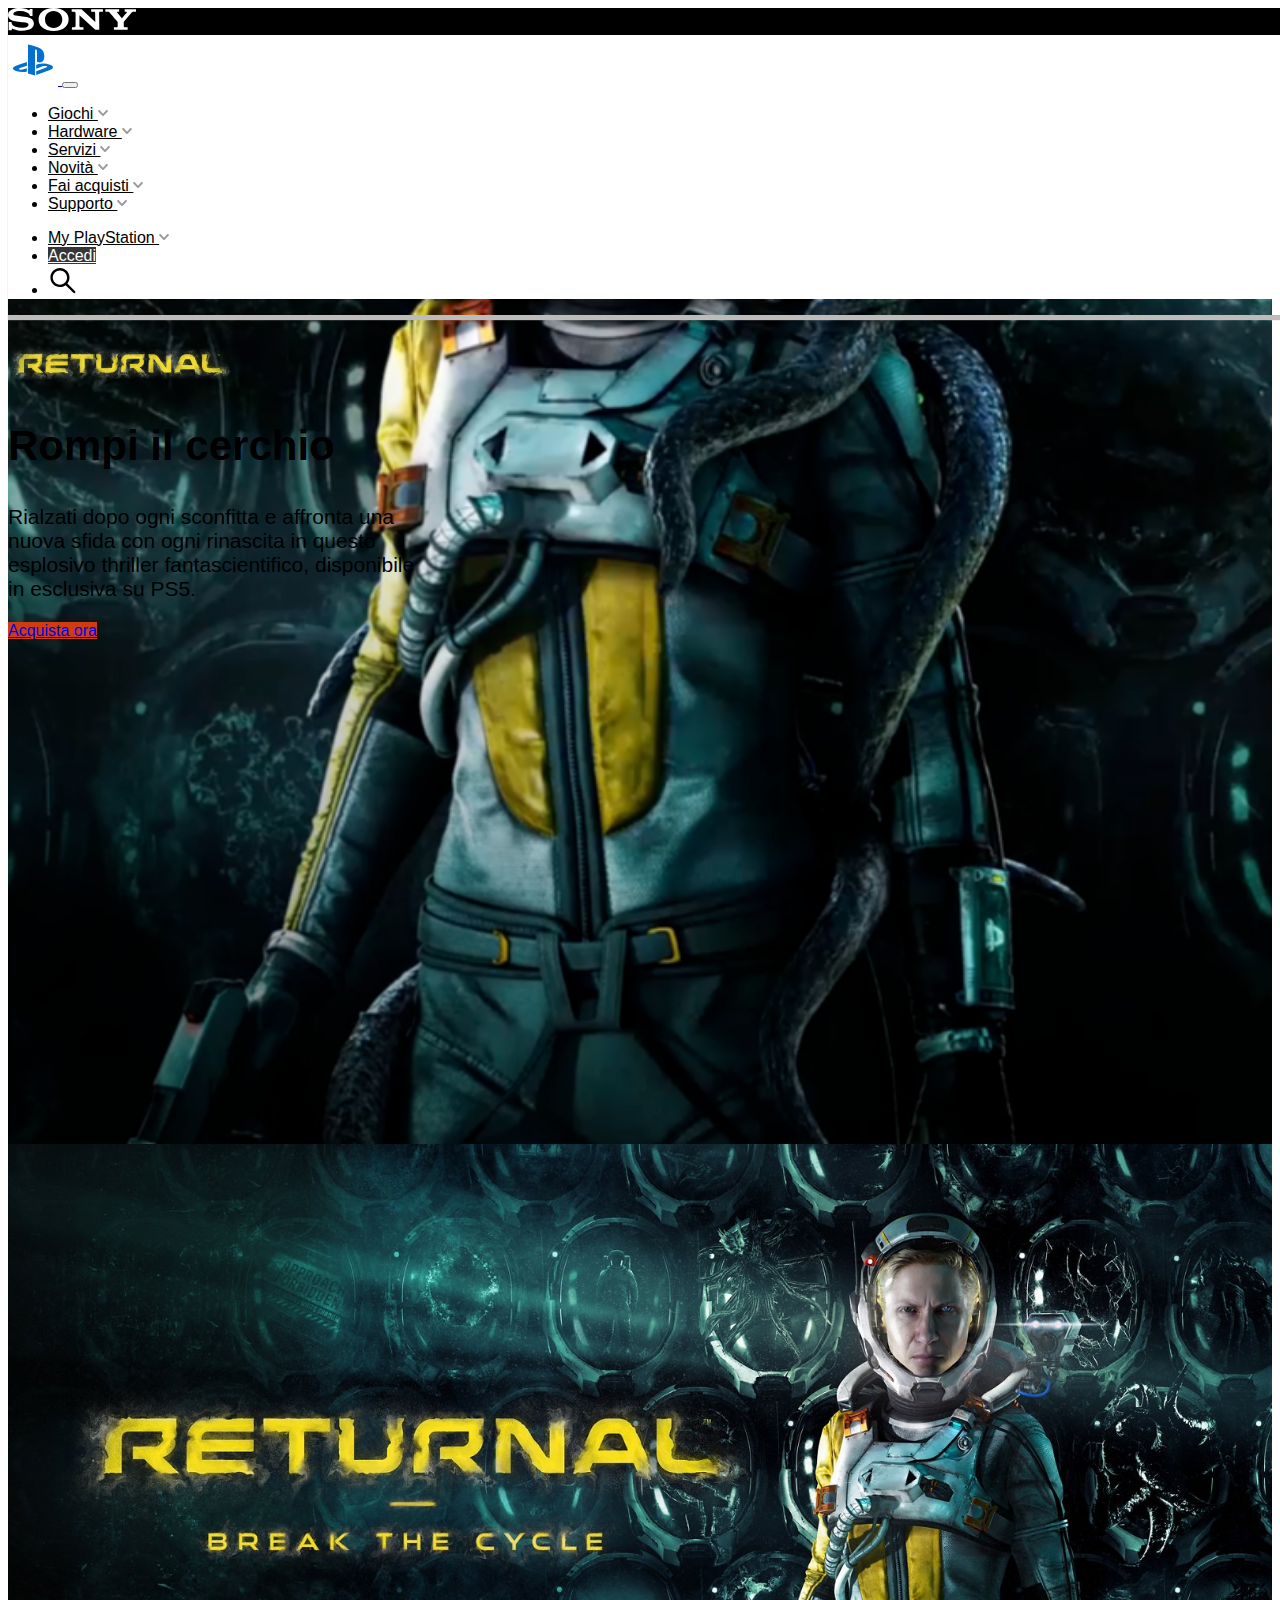
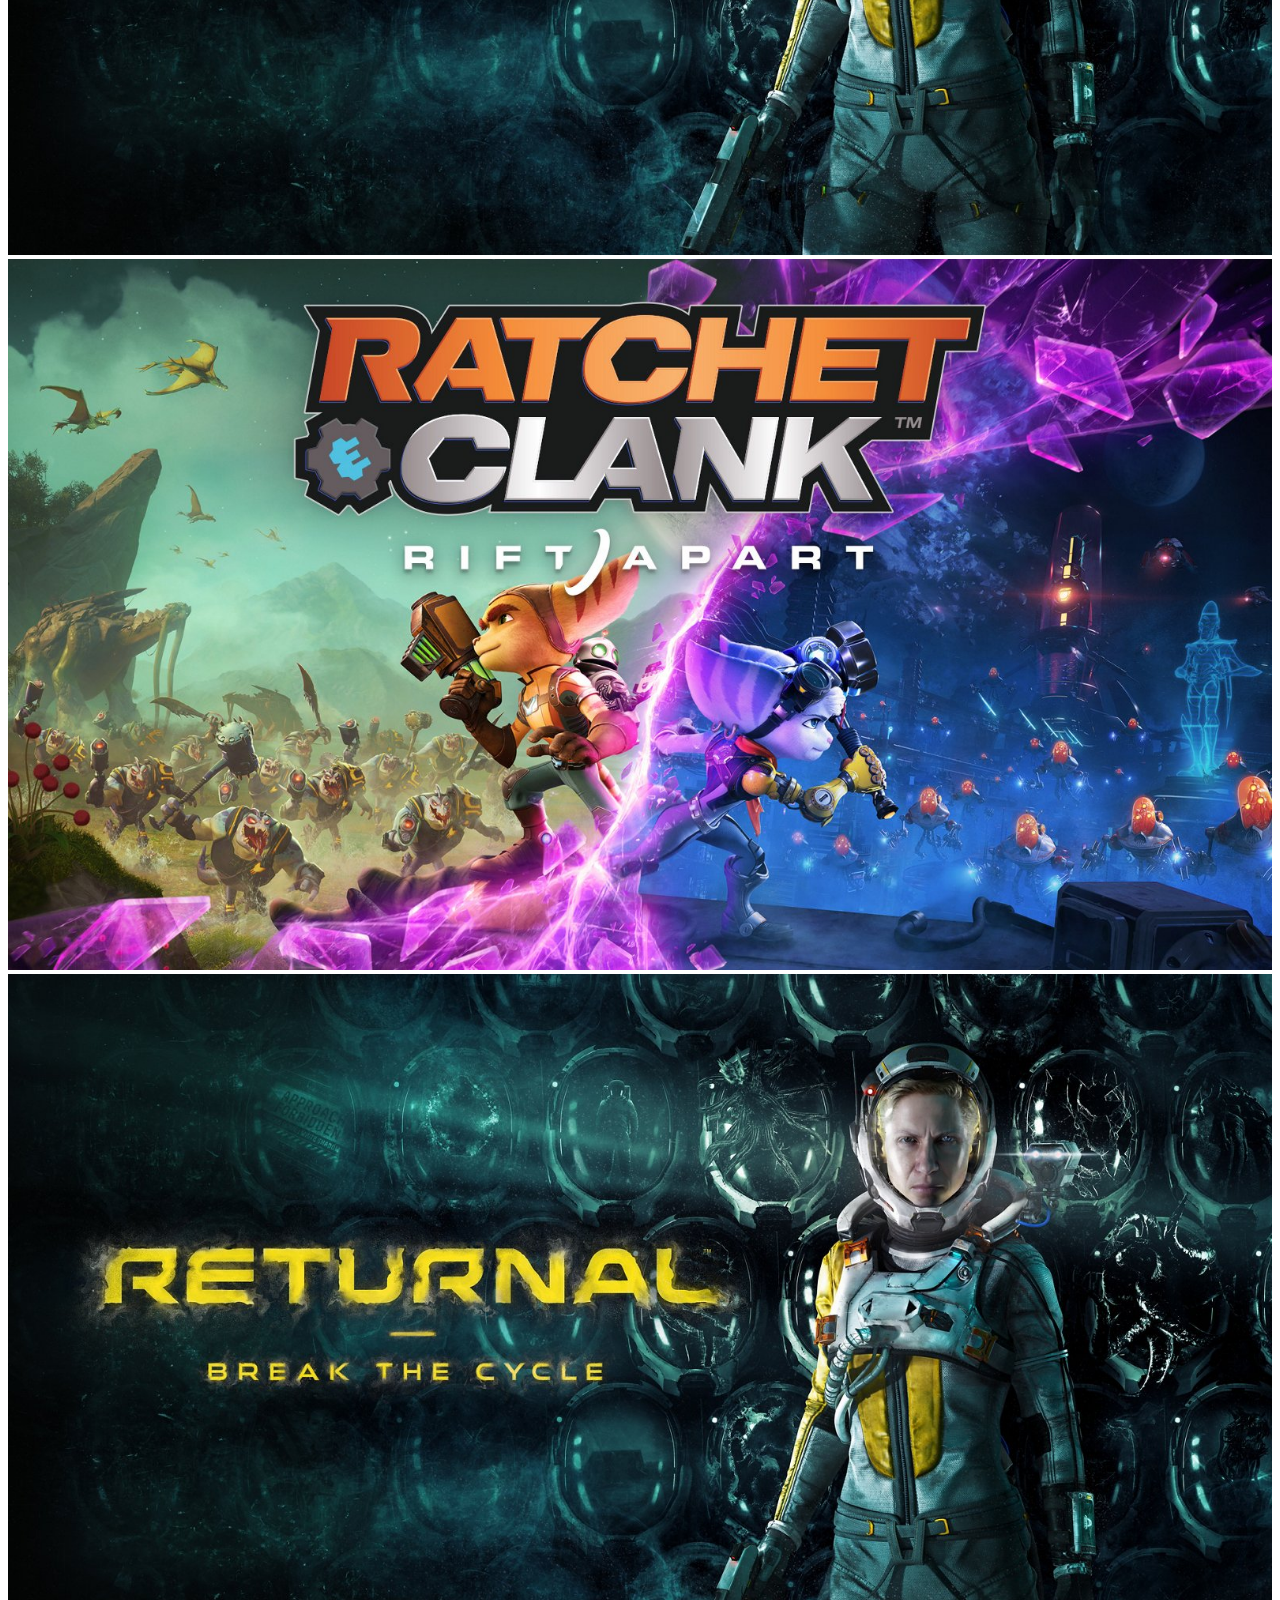
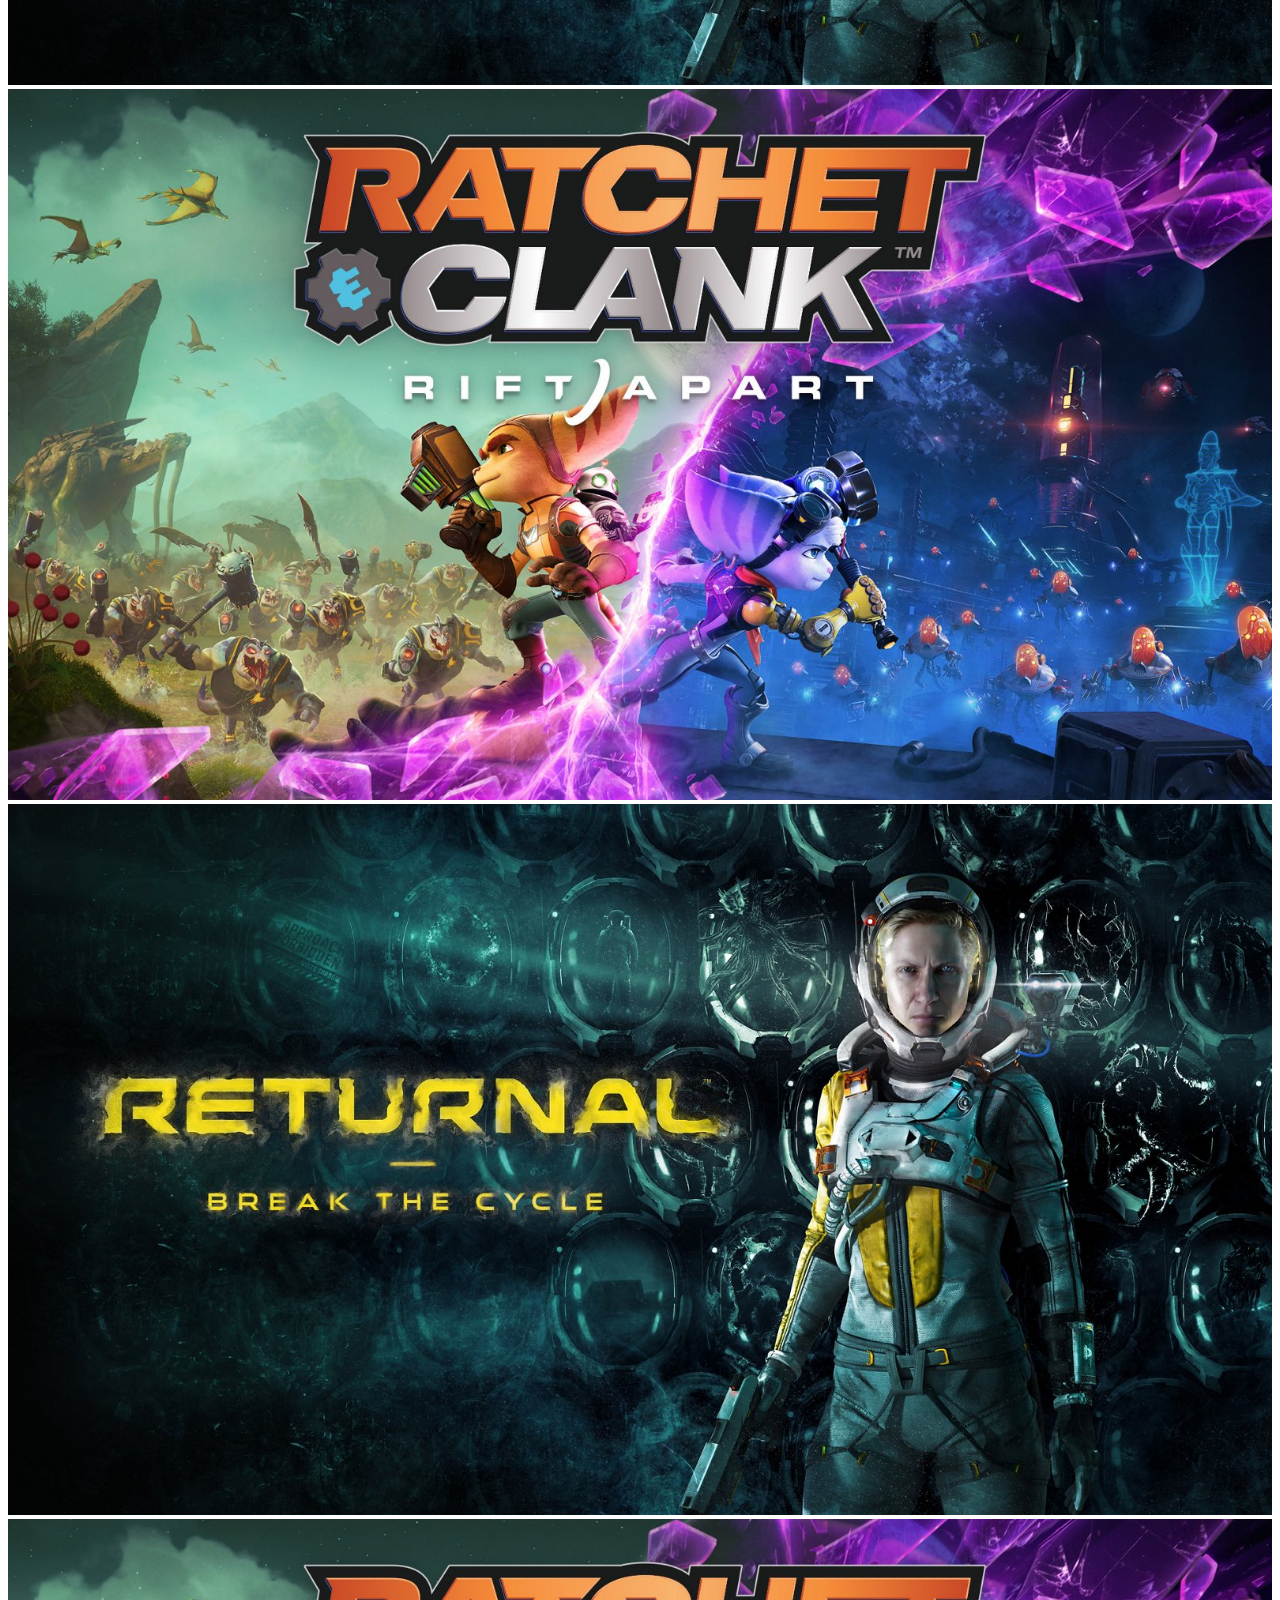
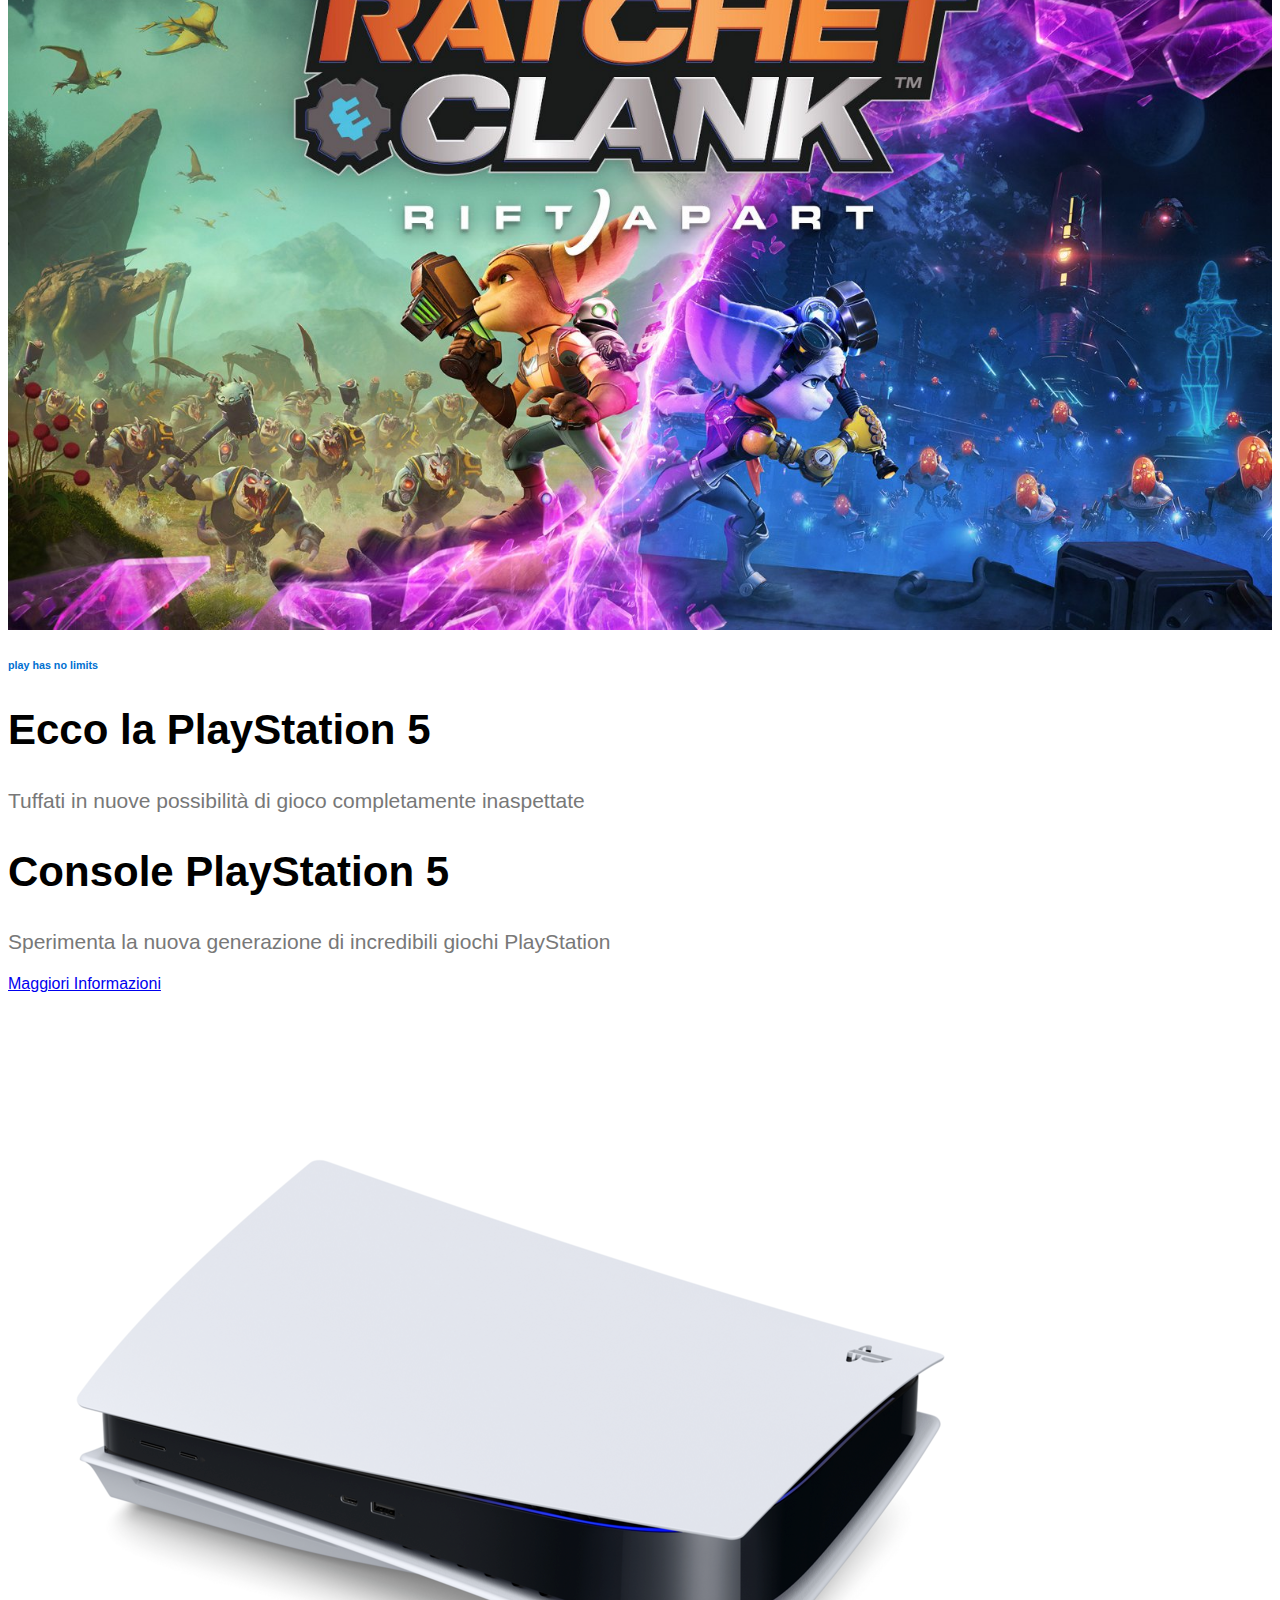
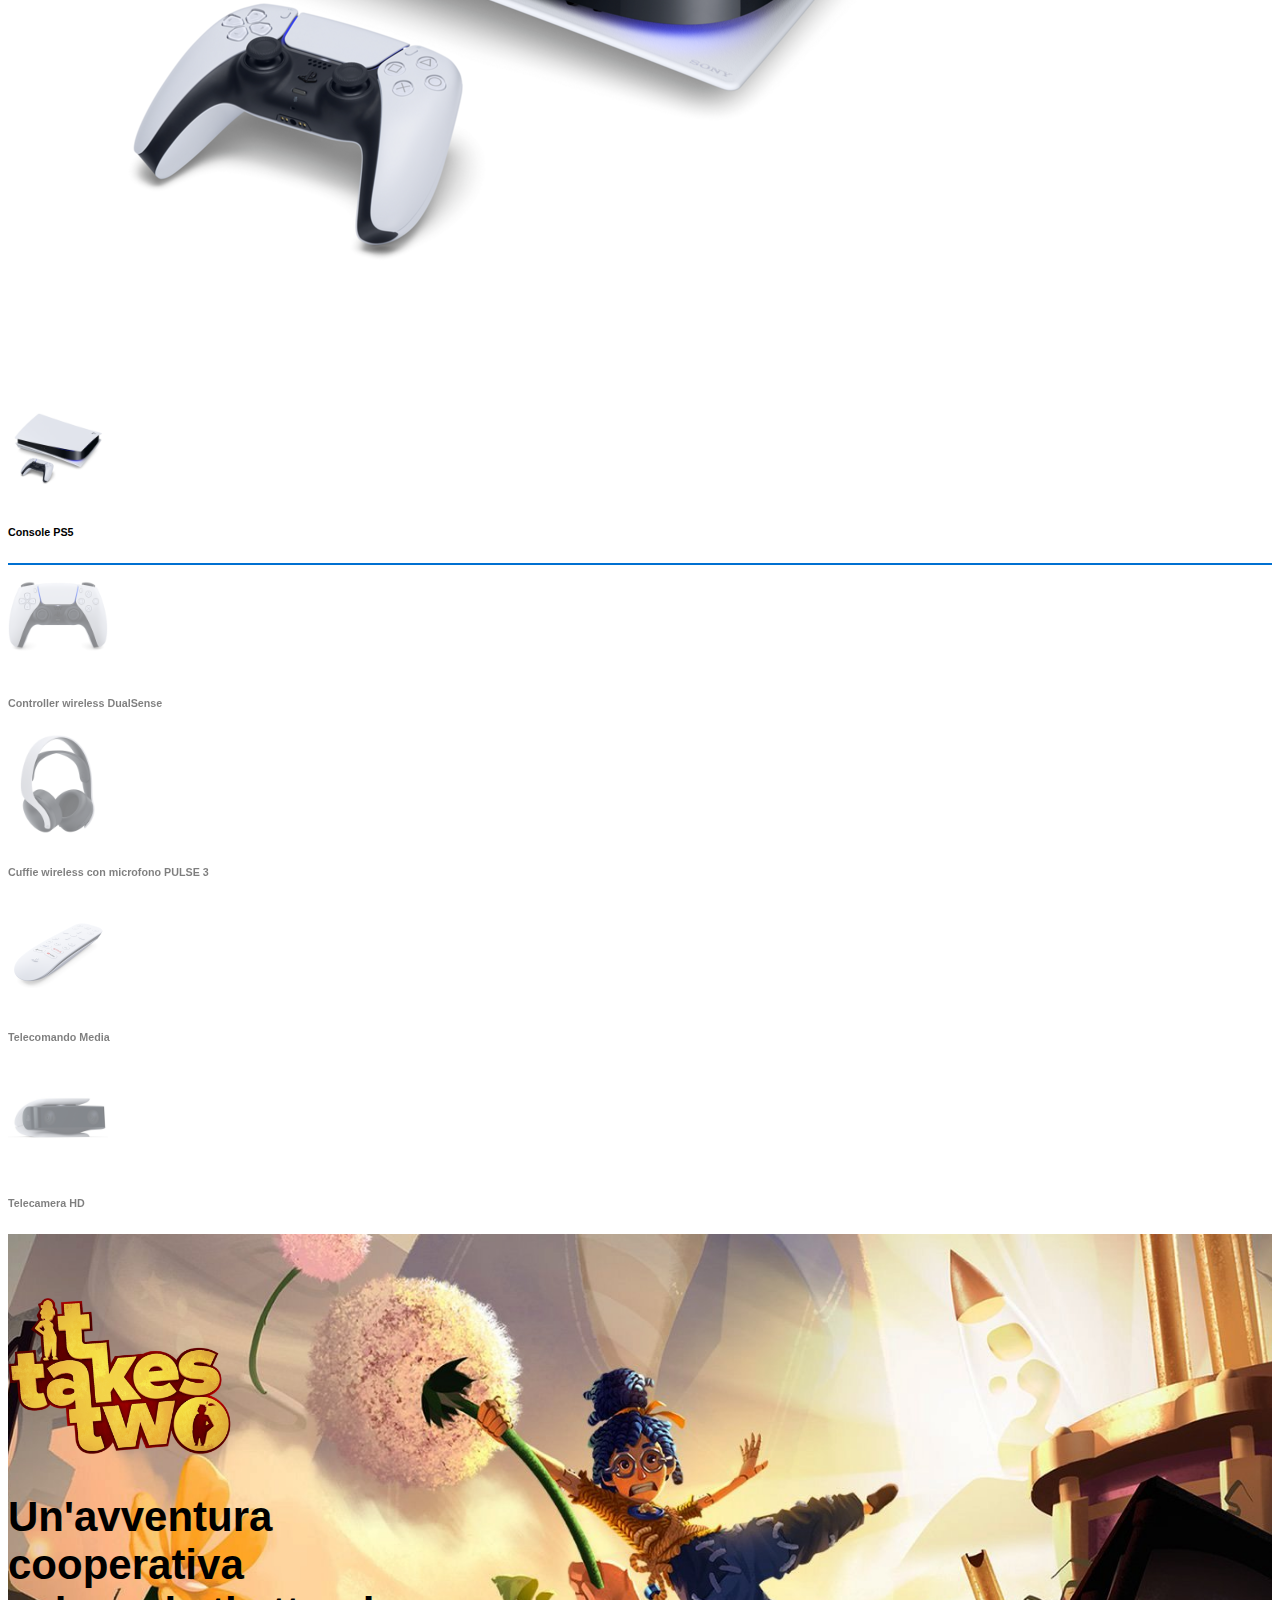
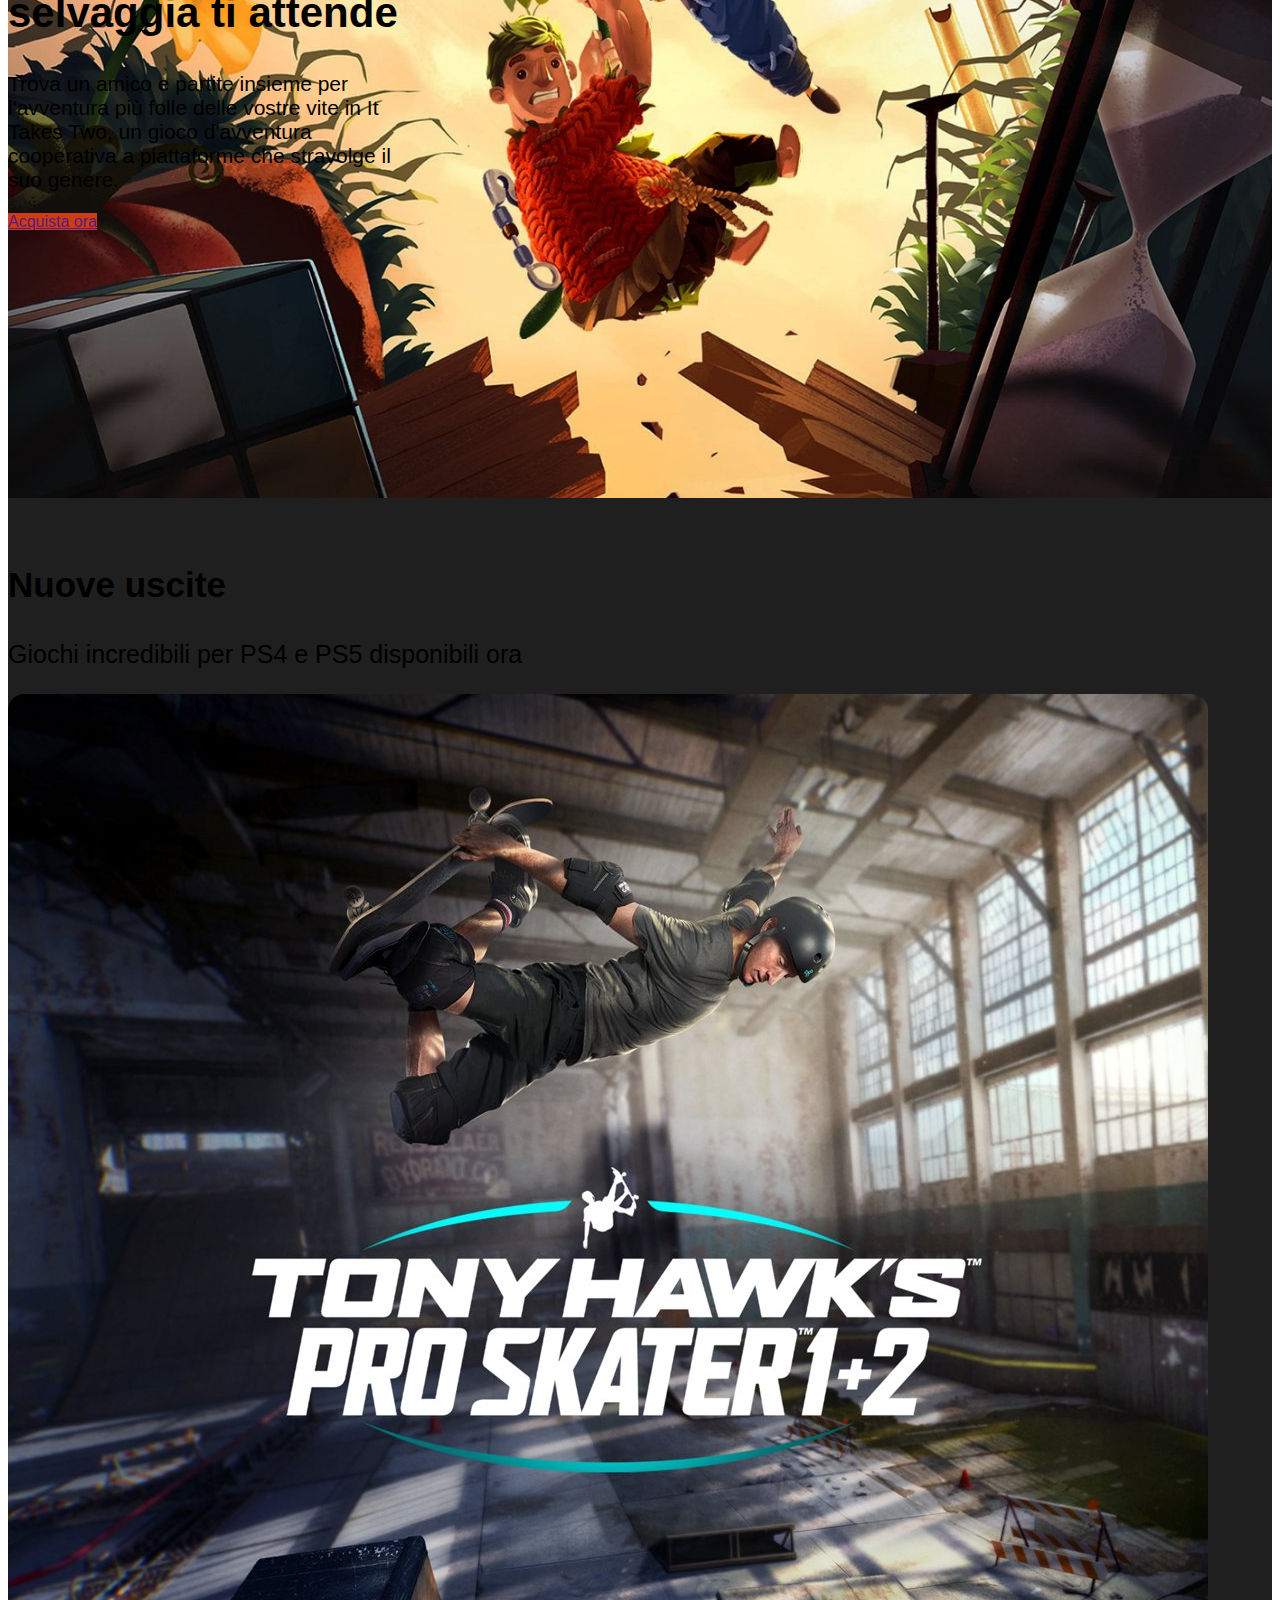
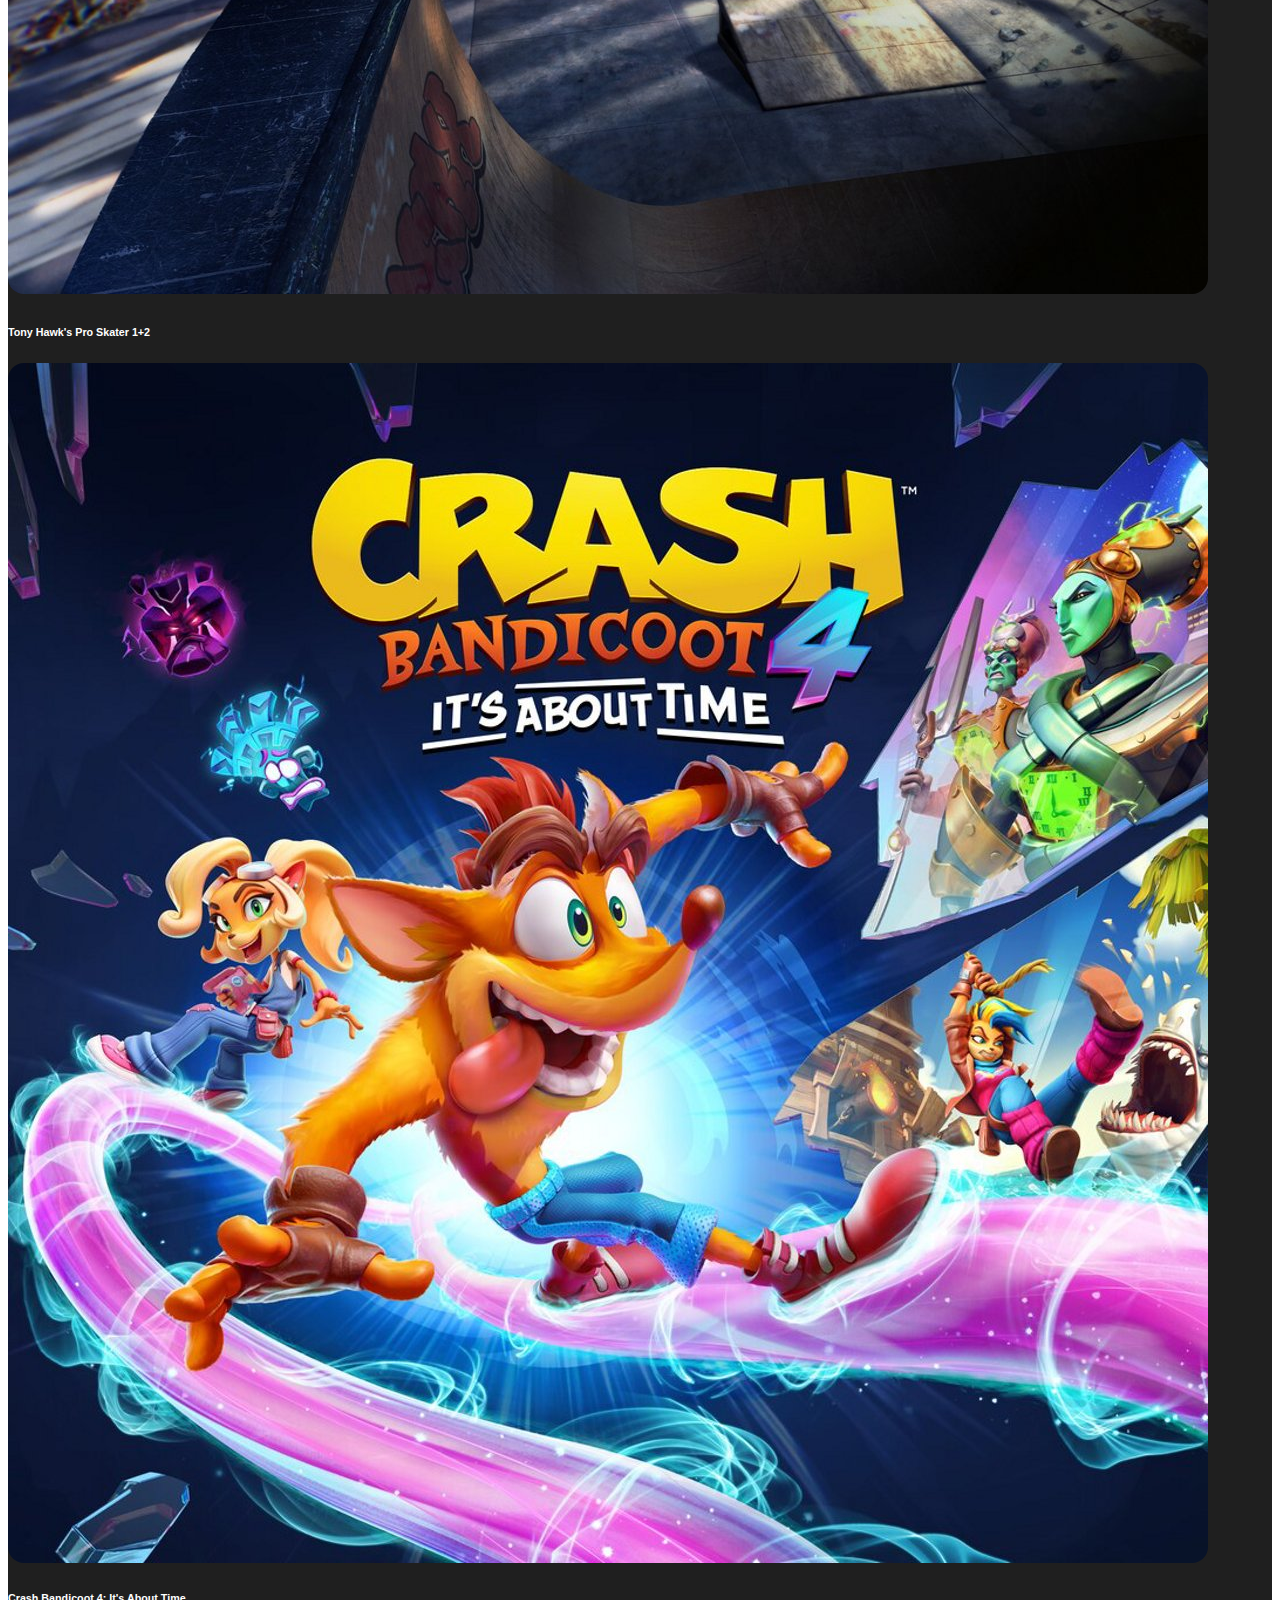
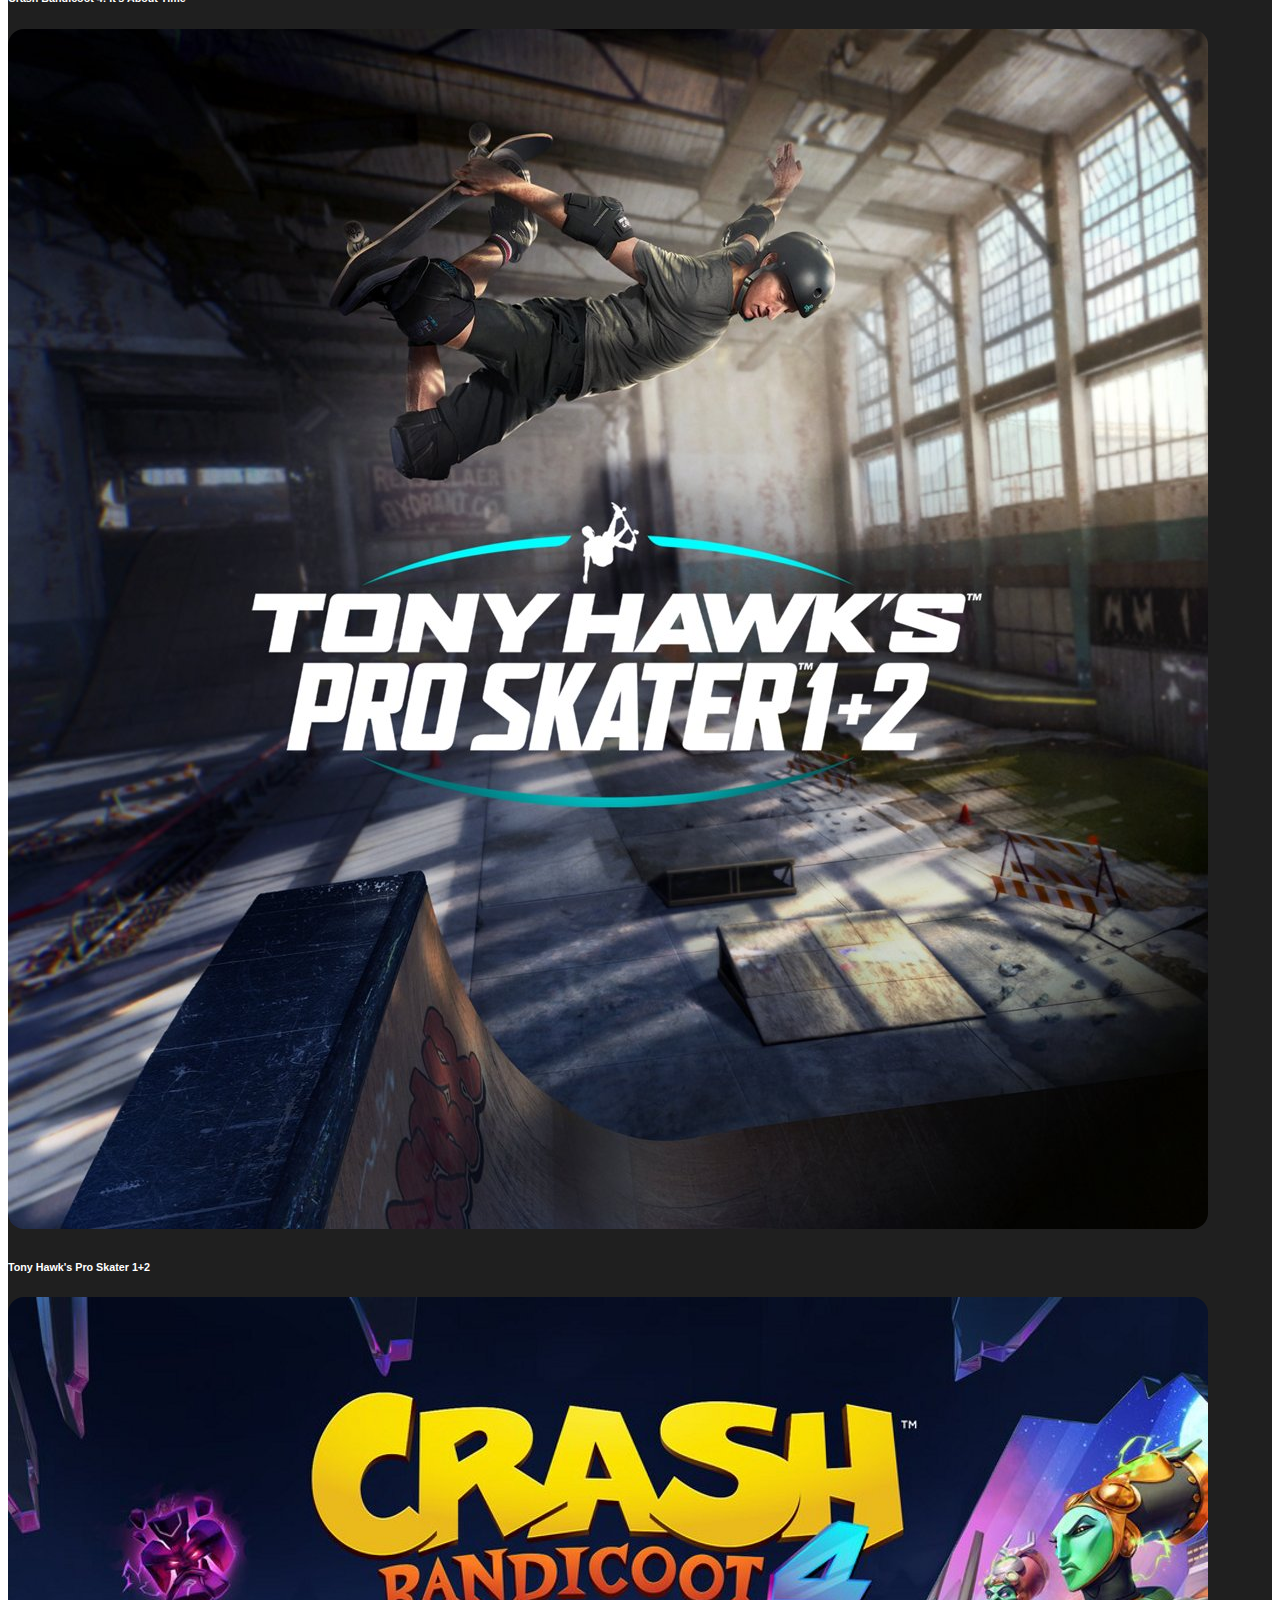
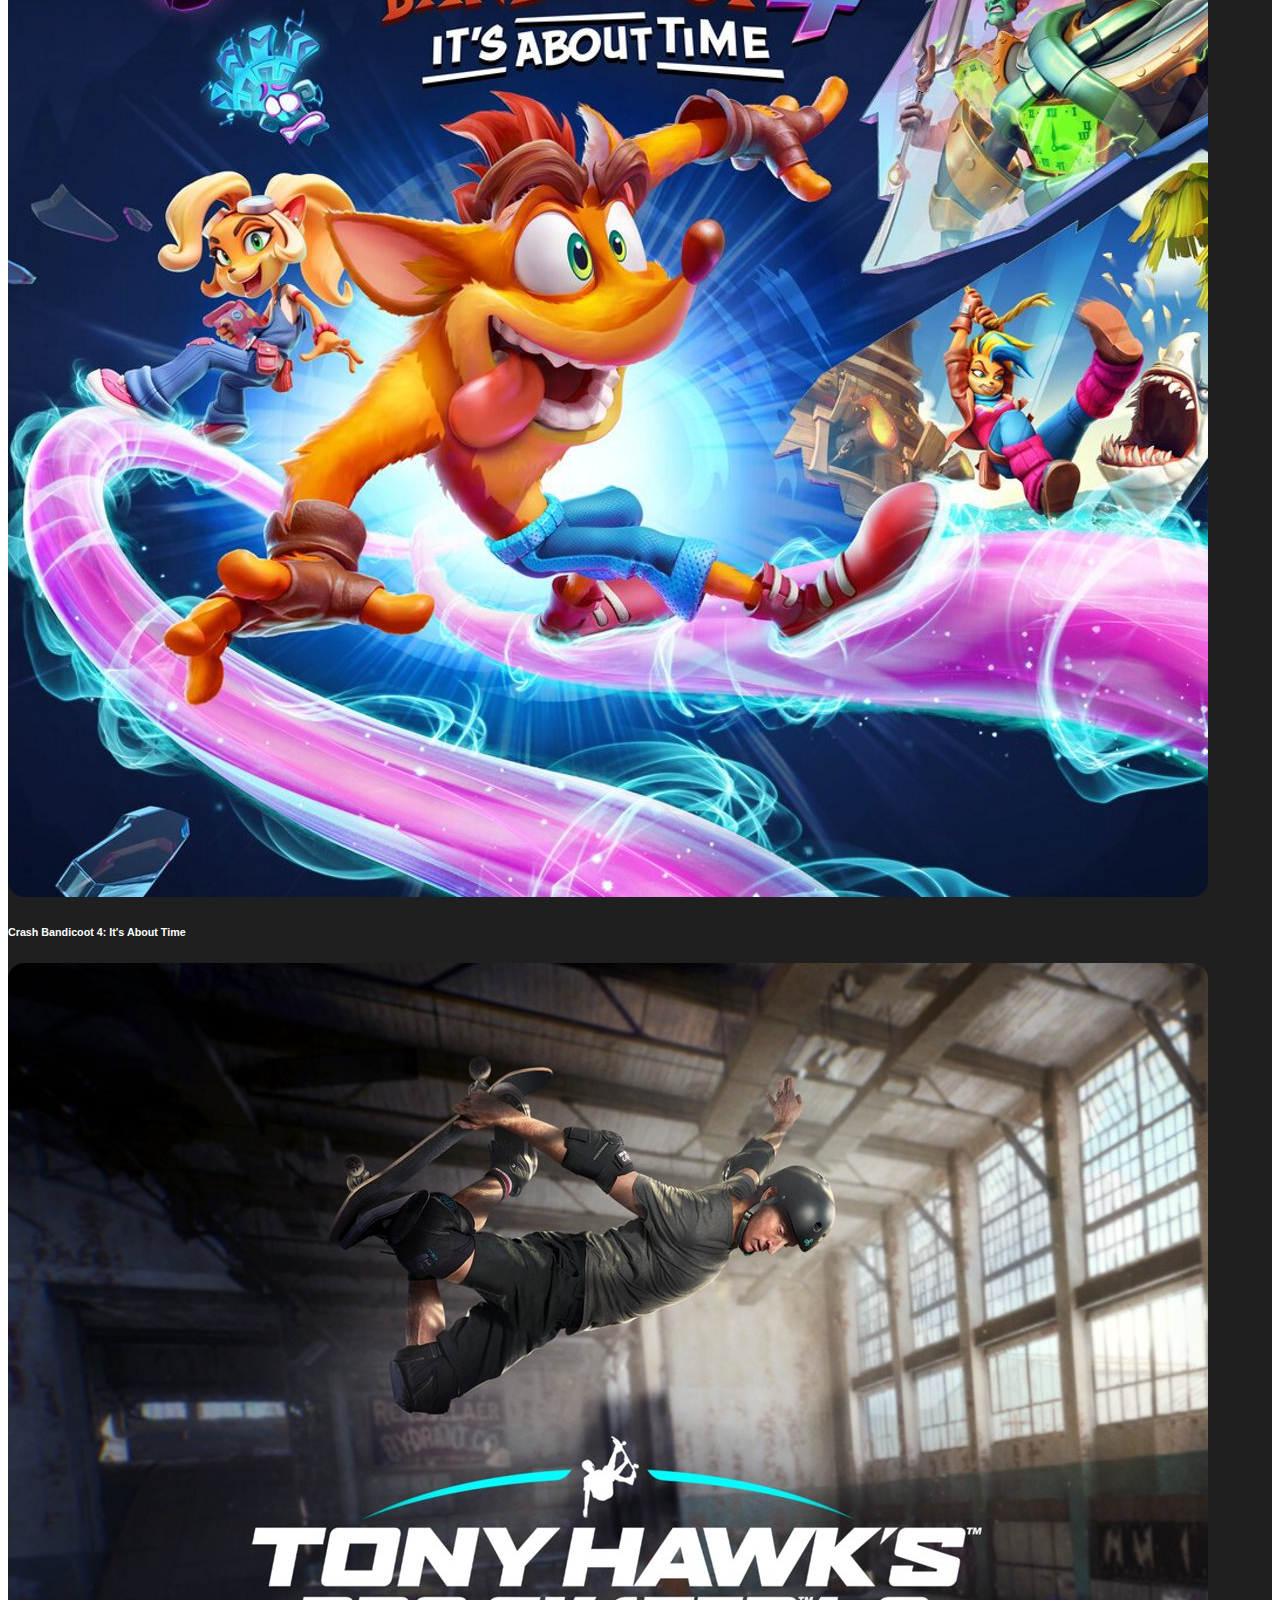
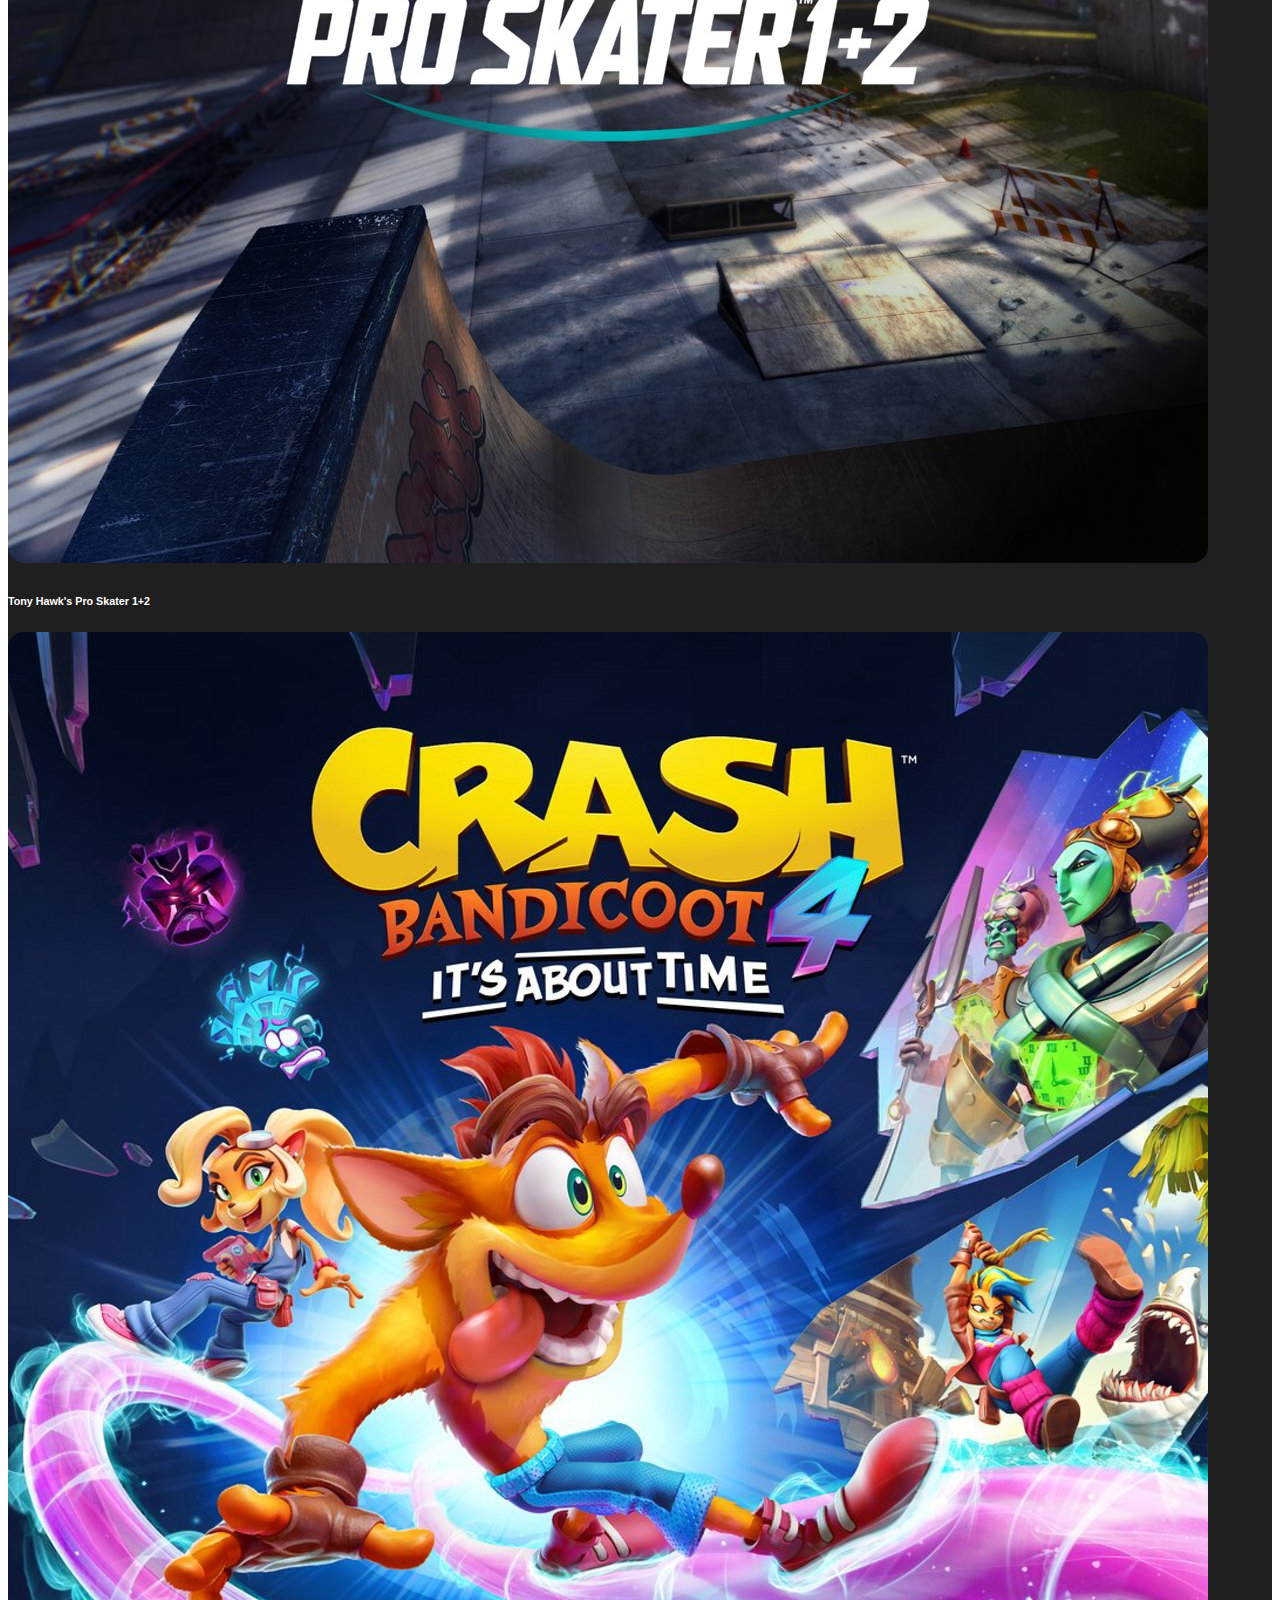
==== bonus/index.html @ 11fdbaf7 "Bonus Playstation: Add fixed header & bshadow" ====
<!DOCTYPE html>
<html lang="it">

<head>
    <meta charset="UTF-8">
    <meta http-equiv="X-UA-Compatible" content="IE=edge">
    <meta name="viewport" content="width=device-width, initial-scale=1.0">
    <title>Playstation</title>
    <!-- CDN BootStrap -->
    <link href="https://cdn.jsdelivr.net/npm/bootstrap@5.2.1/dist/css/bootstrap.min.css" rel="stylesheet"
        integrity="sha384-iYQeCzEYFbKjA/T2uDLTpkwGzCiq6soy8tYaI1GyVh/UjpbCx/TYkiZhlZB6+fzT" crossorigin="anonymous">
    <!-- CDN FontAwesome -->
    <link rel="stylesheet" href="https://cdnjs.cloudflare.com/ajax/libs/font-awesome/6.2.0/css/all.min.css"
        integrity="sha512-xh6O/CkQoPOWDdYTDqeRdPCVd1SpvCA9XXcUnZS2FmJNp1coAFzvtCN9BmamE+4aHK8yyUHUSCcJHgXloTyT2A=="
        crossorigin="anonymous" referrerpolicy="no-referrer" />
    <!-- My style -->
    <link rel="stylesheet" href="../bonus/assets/css/style.css">
</head>

<body>
    <header id="site_header">
        <div class="header_top text-end p-1 p-md-2 p-lg-3">
            <img src="./assets/img/sony_logo.svg" alt="">
        </div>
        <nav class="navbar navbar-expand-lg bg_white">
            <div class="container-fluid">
                <a class="navbar-brand" href="#">
                    <img src="./assets/img/play_logo.svg" alt="">
                </a>
                <button class="navbar-toggler" type="button" data-bs-toggle="collapse"
                    data-bs-target="#navbarSupportedContent" aria-controls="navbarSupportedContent"
                    aria-expanded="false" aria-label="Toggle navigation">
                    <span class="navbar-toggler-icon"></span>
                </button>
                <div class="collapse navbar-collapse" id="navbarSupportedContent">
                    <ul class="navbar-nav me-auto">
                        <li class="nav-item">
                            <a class="nav-link text_black" href="#">Giochi <img
                                    src="./assets/img/chevron-down-solid.svg" alt=""></a>
                        </li>
                        <li class="nav-item">
                            <a class="nav-link text_black" href="#">Hardware <img
                                    src="./assets/img/chevron-down-solid.svg" alt=""></a>
                        </li>
                        <li class="nav-item">
                            <a class="nav-link text_black" href="#">Servizi <img
                                    src="./assets/img/chevron-down-solid.svg" alt=""></a>
                        </li>
                        <li class="nav-item">
                            <a class="nav-link text_black" href="#">Novità <img
                                    src="./assets/img/chevron-down-solid.svg" alt=""></a>
                        </li>
                        <li class="nav-item">
                            <a class="nav-link text_black" href="#">Fai acquisti <img
                                    src="./assets/img/chevron-down-solid.svg" alt=""></a>
                        </li>
                        <li class="nav-item">
                            <a class="nav-link text_black" href="#">Supporto <img
                                    src="./assets/img/chevron-down-solid.svg" alt=""></a>
                        </li>
                    </ul>
                    <ul class="navbar-nav ms-auto">
                        <li class="nav-item">
                            <a class="nav-link text_black" href="#">My PlayStation <img
                                    src="./assets/img/chevron-down-solid.svg" alt=""></a>
                        </li>
                        <li class="nav-item">
                            <a class="nav-link btn rounded-pill btn-dark btn_login" href="#">Accedi</a>
                        </li>
                        <li class="nav-item">
                            <a class="nav-link" href="#"><img class="lens" src="./assets/img/lens.svg" alt=""></a>
                        </li>
                    </ul>
                </div>
            </div>
        </nav>
    </header>
    <!-- /#site_header -->
    <main id="site_main">
        <section class="jumbotron text-white">
            <div class="container">
                <img src="./assets/img/returnal-hero-banner-logo.png" alt="">
                <div class="jumbo_text">
                    <h2 class="my-5">Rompi il cerchio</h2>
                    <p class="p_size">Rialzati dopo ogni sconfitta e affronta una nuova sfida con ogni rinascita in
                        questo esplosivo thriller fantascientifico, disponibile in esclusiva su PS5.</p>
                    <a href="#" class="btn btn-lg rounded-pill btn-danger btn_accent mt-5 mt-lg-4">Acquista
                        ora</a>
                </div>
            </div>
        </section>
        <!-- /.jumbotron -->
        <div class="carosel py-5">
            <div class="container">
                <div class="row row-cols-2 row-cols-sm-3 row-cols-lg-6 gy-3">
                    <div class="col">
                        <div class="game rounded-5 border-primary border border-2 p-1">
                            <a href=""><img src="./assets/img/returnal-listing-thumb-01-ps5.jpg" class="rounded-5" alt=""></a>
                        </div>
                    </div>
                    <div class="col">
                        <div class="game">
                            <a href="#"><img src="./assets/img/ratchet-and-clank-rift-apart-keyart.jpg" class="rounded-5" alt=""></a>
                        </div>
                    </div>
                    <div class="col">
                        <div class="game">
                            <a href="#"><img src="./assets/img/returnal-listing-thumb-01-ps5.jpg" class="rounded-5" alt=""></a>
                        </div>
                    </div>
                    <div class="col">
                        <div class="game">
                            <a href="#"><img src="./assets/img/ratchet-and-clank-rift-apart-keyart.jpg" class="rounded-5" alt=""></a>
                        </div>
                    </div>
                    <div class="col">
                        <div class="game">
                            <a href="#"><img src="./assets/img/returnal-listing-thumb-01-ps5.jpg" class="rounded-5" alt=""></a>
                        </div>
                    </div>
                    <div class="col">
                        <div class="game">
                            <a href="#"><img src="./assets/img/ratchet-and-clank-rift-apart-keyart.jpg" class="rounded-5" alt=""></a>
                        </div>
                    </div>
                </div>
            </div>
        </div>
        <!-- /.carosel -->
        <section class="play5 text-center mb-5">
            <h6 class="text-uppercase text_primary">play has no limits</h6>
            <h2>Ecco la PlayStation 5</h2>
            <p class="p_gray p_size pt-3">Tuffati in nuove possibilità di gioco completamente inaspettate</p>
            <div class="container">
                <div class="row">
                    <div class="col-12 col-md-4">
                        <div class="play5_text text-start">
                            <h2 class="mt-5">Console PlayStation 5</h2>
                            <p class="p_gray p_size py-3">Sperimenta la nuova generazione di incredibili giochi
                                PlayStation</p>
                            <a href="#" class="btn rounded-pill btn-primary">Maggiori Informazioni</a>
                        </div>
                    </div>
                    <div class="col-12 col-md-8">
                        <div class="console">
                            <img src="./assets/img/playstation-5-thumb.png" alt="">
                        </div>
                    </div>
                </div>
                <div class="row row-cols-3 row-cols-md-5">
                    <div class="col active">
                        <div class="play5_thumb active">
                            <a href="#"><img src="./assets/img/playstation-5-thumb.png" alt="">
                                <h6 class="my-2">Console PS5</h6></a>
                        </div>
                    </div>
                    <div class="col">
                        <div class="play5_thumb opacity">
                            <a href="#"><img src="./assets/img/joypad-thumb.png" alt="">
                                <h6 class="my-2">Controller wireless DualSense<i class="fas fa-trademark"></i></h6></a>
                        </div>
                    </div>
                    <div class="col">
                        <div class="play5_thumb opacity">
                            <a href="#"><img src="./assets/img/headset-thumb.png" alt="">
                                <h6 class="my-2">Cuffie wireless con microfono PULSE 3<i class="fas fa-trademark"></i></h6></a>
                        </div>
                    </div>
                    <div class="col">
                        <div class="play5_thumb opacity">
                            <a href="#"><img src="./assets/img/remote-thumb.png" alt="">
                                <h6 class="my-2">Telecomando Media</h6></a>
                        </div>
                    </div>
                    <div class="col">
                        <div class="play5_thumb opacity">
                            <a href="#"><img src="./assets/img/camera-thumb.jpg" alt="">
                                <h6 class="my-2">Telecamera HD</h6></a>
                        </div>
                    </div>
                </div>
            </div>
        </section>
        <!-- /.play5 -->
        <section class="takes_two text-white">
            <div class="container">
                <img src="./assets/img/it-takes-two-logo.png" alt="">
                <div class="jumbo_text">
                    <h2 class="my-5">Un'avventura cooperativa selvaggia ti attende</h2>
                    <p class="p_size">Trova un amico e partite insieme per l'avventura più folle delle vostre vite in It
                        Takes Two, un gioco d'avventura cooperativa a piattaforme che stravolge il suo genere.</p>
                    <a href="" class="btn btn-lg rounded-pill btn-danger btn_accent mt-5 mt-lg-4">Acquista ora</a>
                </div>
            </div>
        </section>
        <!-- /.takestwo -->
        <section class="new_releases text-white">
            <div class="container">
                <h3>Nuove uscite</h3>
                <p class="pb-2 pb-md-4">Giochi incredibili per PS4 e PS5 disponibili ora</p>
                <div class="row row-cols-2 row-cols-sm-3 row-cols-lg-6 gy-5">
                    <div class="col">
                        <div class="img_release">
                            <a href="#"><img src="./assets/img/tony-hawks-pro-skater-1-2-store-art.jpg" alt="">
                            <h6 class="pt-2">Tony Hawk's<i class="fas fa-trademark"></i> Pro Skater<i class="fas fa-trademark"></i> 1+2</h6></a>
                        </div>
                    </div>
                    <div class="col">
                        <div class="img_release">
                            <a href="#"><img src="./assets/img/crash-bandicoot-4-its-about-time-store-art.jpg" alt="">
                            <h6 class="pt-2">Crash Bandicoot 4: It's About Time</h6></a>
                        </div>
                    </div>
                    <div class="col">
                        <div class="img_release">
                            <a href="#"><img src="./assets/img/tony-hawks-pro-skater-1-2-store-art.jpg" alt="">
                            <h6 class="pt-2">Tony Hawk's<i class="fas fa-trademark"></i> Pro Skater<i class="fas fa-trademark"></i> 1+2</h6></a>
                        </div>
                    </div>
                    <div class="col">
                        <div class="img_release">
                            <a href="#"><img src="./assets/img/crash-bandicoot-4-its-about-time-store-art.jpg" alt="">
                            <h6 class="pt-2">Crash Bandicoot 4: It's About Time</h6></a>
                        </div>
                    </div>
                    <div class="col">
                        <div class="img_release">
                            <a href="#"><img src="./assets/img/tony-hawks-pro-skater-1-2-store-art.jpg" alt="">
                            <h6 class="pt-2">Tony Hawk's<i class="fas fa-trademark"></i> Pro Skater<i class="fas fa-trademark"></i> 1+2</h6></a>
                        </div>
                    </div>
                    <div class="col">
                        <div class="img_release">
                            <a href="#"><img src="./assets/img/crash-bandicoot-4-its-about-time-store-art.jpg" alt="">
                            <h6 class="pt-2">Crash Bandicoot 4: It's About Time</h6></a>
                        </div>
                    </div>
                    <div class="col">
                        <div class="img_release">
                            <a href="#"><img src="./assets/img/tony-hawks-pro-skater-1-2-store-art.jpg" alt="">
                            <h6 class="pt-2">Tony Hawk's<i class="fas fa-trademark"></i> Pro Skater<i class="fas fa-trademark"></i> 1+2</h6></a>
                        </div>
                    </div>
                    <div class="col">
                        <div class="img_release">
                            <a href="#"><img src="./assets/img/crash-bandicoot-4-its-about-time-store-art.jpg" alt="">
                            <h6 class="pt-2">Crash Bandicoot 4: It's About Time</h6></a>
                        </div>
                    </div>
                    <div class="col">
                        <div class="img_release">
                            <a href="#"><img src="./assets/img/tony-hawks-pro-skater-1-2-store-art.jpg" alt="">
                            <h6 class="pt-2">Tony Hawk's<i class="fas fa-trademark"></i> Pro Skater<i class="fas fa-trademark"></i> 1+2</h6></a>
                        </div>
                    </div>
                    <div class="col">
                        <div class="img_release">
                            <a href="#"><img src="./assets/img/crash-bandicoot-4-its-about-time-store-art.jpg" alt="">
                            <h6 class="pt-2">Crash Bandicoot 4: It's About Time</h6></a>
                        </div>
                    </div>
                    <div class="col">
                        <div class="img_release">
                            <a href="#"><img src="./assets/img/tony-hawks-pro-skater-1-2-store-art.jpg" alt="">
                            <h6 class="pt-2">Tony Hawk's<i class="fas fa-trademark"></i> Pro Skater<i class="fas fa-trademark"></i> 1+2</h6></a>
                        </div>
                    </div>
                    <div class="col">
                        <div class="img_release">
                            <a href="#"><img src="./assets/img/crash-bandicoot-4-its-about-time-store-art.jpg" alt="">
                            <h6 class="pt-2">Crash Bandicoot 4: It's About Time</h6></a>
                        </div>
                    </div>
                </div>
            </div>
        </section>
        <!-- /.new_releases -->
        <section class="play4 text-center my-5">
            <h2>Esplora PlayStation<i class="fa-regular fa-registered"></i> 4</h2>
            <p class="p_gray p_size pt-3 pb-5 px-5">Giochi incredibili e intrattenimento senza fine. <br> Non c'è mai
                stato un momento migliore per giocare sulla tua PS4.</p>
            <div class="container">
                <div class="row row-cols-1 row-cols-md-3">
                    <div class="col">
                        <div class="play4_thumb">
                            <a href="#"><img src="./assets/img/ps4-slim-homepage-image-block.jpg" alt=""></a>
                            <div class="play4_thumb_txt text-start">
                                <h2>PlayStation 4</h2>
                                <p class="p_gray p_size py-3">Giochi incredibili live su PS4, con 1 TB di spazio di archiviazione.</p>
                                <a href="#" class="btn rounded-pill btn-primary">Scopri di più</a>
                            </div>
                        </div>
                    </div>
                    <div class="col">
                        <div class="play4_thumb">
                            <a href="#"><img src="./assets/img/double11-202010-tw-psvr.jpg" alt=""></a>
                            <div class="play4_thumb_txt text-start">
                                <h2>PlayStation VR</h2>
                                <p class="p_gray p_size py-3">Oltre 500 titoli ed esperienze di gioco. Scoprili tutti.</p>
                                <a href="#" class="btn rounded-pill btn-primary">Scopri di più</a>
                            </div>
                        </div>
                    </div>
                    <div class="col">
                        <div class="play4_thumb">
                            <a href="#"><img src="./assets/img/dualshock-4-listing-thumb.jpg" alt=""></a>
                            <div class="play4_thumb_txt text-start">
                                <h2>Accessori</h2>
                                <p class="p_gray p_size py-3">Migliora la tua esperienza PS4 con una gamma di accessori ufficiali.</p>
                                <a href="#" class="btn rounded-pill btn-primary">Scopri di più</a>
                            </div>
                        </div>
                    </div>
                </div>
            </div>
        </section>
        <!-- /.play4 -->
        <div class="play_plus py-5 py-md-0">
            <div class="container d-flex">
                <div class="play_plus_txt align-self-center py-lg-5">
                    <img src="./assets/img/ps-plus-logo.png" alt="">
                    <p class="my-4">Migliora la tua esperienza PlayStation con l'accesso a multigiocatore online, giochi
                        mensili. sconti esclusivi e altro ancora.</p>
                    <a href="#" class="btn rounded-pill btn-primary btn_plus">Esplora PlayStation Plus</a>
                </div>
                <div class="play_plus_img d-none d-md-block">
                    <img src="./assets/img/ps-plus-april-monthly-games-featured-image-block.png" alt="">
                </div>
            </div>
        </div>
        <!-- /.play_plus -->
        <section class="playstore text-center my-5 py-5">
            <div class="container">
                <h2>Nuovi sconti sul PlayStation Store</h2>
                <p class="p_gray p_size pt-3 pb-5">Sconti pazzeschi, collezioni curate e saldi stagionali su PS5, PS4 e
                    PS VR, tutti in un unico posto.</p>
                <div class="row row-cols-1 row-cols-md-3 gy-5">
                    <div class="col">
                        <a href="#"><img src="./assets/img/playstation-store-games-under-20-spotlight.jpg" alt=""></a>
                    </div>
                    <div class="col">
                        <a href="#"><img src="./assets/img/playstation-store-golden-week-sale-spotlight.jpg" alt=""></a>
                    </div>
                    <div class="col">
                        <a href="#"><img src="./assets/img/playstation-store-free-to-play-spotlight.png" alt=""></a>
                    </div>
                </div>
            </div>
        </section>
        <!-- /.playstore -->
        <div class="play_now py-5 py-md-0">
            <div class="container d-flex">
                <div class="play_now_txt align-self-center py-lg-5">
                    <img src="./assets/img/ps-now-logo-two-column.png" alt="">
                    <p class="my-4 text-white">Ottieni l'accesso immediato a una vastissima raccolta di oltre 800 giochi
                        per PS4, PS3 e PS2 su PS4 e PC Windows, con nuovi titoli aggiunti ogni mese.</p>
                    <a href="#" class="btn rounded-pill btn-light">Esplora PlayStation Now</a>
                </div>
                <div class="play_now_img d-none d-md-block">
                    <img src="./assets/img/ps-now-april-featured-image-block.png" alt="">
                </div>
            </div>
        </div>
        <!-- /.play_now -->
        <div class="social text-center my-5 pt-2 pb-5">
            <h3 class="mb-5">Seguici sui social media</h3>
            <div class="container lg_custom">
                <div class="row row-cols-2 row-cols-sm-4 gy-5">
                    <div class="col"><a href="#"><img src="./assets/img/twitter.jpg" alt=""></a></div>
                    <div class="col"><a href="#"><img src="./assets/img/facebook.jpg" alt=""></a></div>
                    <div class="col"><a href="#"><img src="./assets/img/instagram.jpg" alt=""></a></div>
                    <div class="col"><a href="#"><img src="./assets/img/youtube.png" alt=""></a></div>
                </div>
            </div>
        </div>
        <!-- /.social -->
    </main>
    <!-- /#site_main -->
    <footer id="site_footer" class="text-white">
        <div class="container">
            <div class="row row-cols-1 row-cols-lg-2 gy-5">
                <div class="col">
                    <img src="./assets/img/ps-footer.svg" alt="" class="logo_bot">
                    <div class="language pt-5">
                        <a href="#"><img src="./assets/img/language-globe.svg" alt="" class="globe me-3">Country / Region: Italy</a>
                    </div>
                </div>
                <div class="col">
                    <div class="row row-cols-1 row-cols-md-3">
                        <div class="col">
                            <ul>
                                <li><a href="#">Link footer n</a></li>
                                <li><a href="#">Link footer n</a></li>
                                <li><a href="#">Link footer n</a></li>
                                <li><a href="#">Link footer n</a></li>
                                <li><a href="#">Link footer n</a></li>
                            </ul>
                        </div>
                        <div class="col">
                            <ul>
                                <li><a href="#">Link footer n</a></li>
                                <li><a href="#">Link footer n</a></li>
                                <li><a href="#">Link footer n</a></li>
                                <li><a href="#">Link footer n</a></li>
                                <li><a href="#">Link footer n</a></li>
                                <li><a href="#">Link footer n</a></li>
                                <li><a href="#">Link footer n</a></li>
                            </ul>
                        </div>
                        <div class="col">
                            <ul>
                                <li><a href="#">Link footer n</a></li>
                                <li><a href="#">Link footer n</a></li>
                                <li><a href="#">Link footer n</a></li>
                            </ul>
                        </div>
                    </div>
                </div>
                <div class="col">
                    <div class="sony_img">
                        <img src="./assets/img/sie-logo.svg" alt="">
                    </div>
                    <p class="pt-2">Website<i class="fa-regular fa-copyright"></i>2021 Sony Interactive Entertainment Europe Limited. Tutti i contenuti, nomi dei giochi, nomi commerciali e/o di abbigliamento, marchi registrati, grafica e immagini associati sono marchi registrati e/o materiale protetto da copyright dei rispettivi proprietari. Tutti i diritti riservati. <a href="#" class="text-decoration-underline">Maggiori info</a></p>
                </div>
            </div>
        </div>
    </footer>
    <!-- /#site_footer -->


    <!-- CDN Javascript -->
    <script src="https://cdn.jsdelivr.net/npm/bootstrap@5.2.1/dist/js/bootstrap.bundle.min.js"
        integrity="sha384-u1OknCvxWvY5kfmNBILK2hRnQC3Pr17a+RTT6rIHI7NnikvbZlHgTPOOmMi466C8"
        crossorigin="anonymous"></script>
</body>

</html>
---- bonus/assets/css/style.css ----
/* #region common rules */
:root {
    --ps-primary_footer: #00439C;
    --ps-primary_subtitle: #0070D1;
    --ps-primary_button: #2D64E6;
    --ps-now: #161C3B;
    --ps-accent: #CD3D0F;
    --ps-darker: #000000;
    --ps-dark_exit: #1F1F1F;
    --ps-dark_login: #363636;
    --ps-light_para: #787878;
    --ps-light_plus: #BEBCBB;
    --ps-light_plus_btn: #D9DADC;
    --ps-lighter: #ffffff;
}

img {
    max-width: 100%;
}

body {
    font-family: Arial, Helvetica, sans-serif;
}

h2 {
    font-size: 47px;
}

h3 {
    font-size: 35px;
}

/* #endregion common rules */

/* #region Utilities */

.bg_white {
    background-color: var(--ps-lighter);
}

.text_black {
    color: var(--ps-darker);
}

.btn_login {
    background-color: var(--ps-dark_login);
    color: var(--ps-lighter);
}

.btn_accent {
    background-color: var(--ps-accent);
}

.p_size {
    font-size: 21px;
}

.p_gray {
    color: var(--ps-light_para);
}

.text_primary {
    color: var(--ps-primary_subtitle);
}

.opacity {
    opacity: 0.5;
}

/* #endregion Utilities */

/* #region Header */
header {
    position: fixed;
    width: 100%;
    z-index: 999;
    box-shadow: 0px 5px 1px var(--ps-light_plus);
}

.header_top {
    background-color: var(--ps-darker);
}

.header_top img {
    width: 10%;
}

.nav-item img {
    width: 10px;
}

.nav-link .lens {
    width: 30px;
}

/* #endregion Header */

/* #region Main */
.jumbotron,
.takes_two {
    height: 800px;
    background-repeat: no-repeat;
    background-position: center;
    background-size: cover;
}

.jumbotron {
    background-image: url(../img/jumbo-bg.png);
    padding-top: 21rem;
}

.jumbotron img,
.takes_two img {
    width: 60%;
}

.play5_thumb h6{
    display: none;
}

.play5_thumb.active{
    border-bottom: 2px solid var(--ps-primary_subtitle);
}

.play5_thumb a{
    color: var(--ps-darker);
    text-decoration: none;
}

.fa-trademark{
    font-size: 9px;
}

.fa-trademark,
.fa-registered{
    vertical-align: super;
}

.takes_two {
    background-image: url(../img/it-takes-two-hero-banner-desktop.jpg);
    padding-top: 4rem;
}

.new_releases {
    background-color: var(--ps-dark_exit);
    padding-top: 2rem;
    padding-bottom: 4rem;
}

.new_releases p {
    font-size: 25px;
}

.img_release img{
    border-radius: 1rem;
}

.img_release a{
    color: var(--ps-lighter);
    text-decoration: none;
}


.fa-registered{
    font-size: 15px;
}

.play_plus {
    background-color: var(--ps-light_plus);
}

.btn_plus{
    background-color: var(--ps-light_plus_btn);
    color: var(--ps-primary_subtitle);
    border: 0;
}

.play_plus_txt img,
.play_now_txt img {
    width: 330px;
}

.play_now {
    background-color: var(--ps-now);
}

/* #endregion Main */

/* #region Footer */
footer {
    background-color: var(--ps-primary_footer);
    padding: 5rem 0;
}

.logo_bot{
    width: 100px;
}
.globe{
    width: 20px;
}

footer a{
    text-decoration: none;
    color: var(--ps-lighter);
}

footer ul{
    list-style-type: none;
    margin: 0;
}

footer li{
    line-height: 35px;
}

.sony_img img{
    width: 155px;
}

footer a:hover{
    color: var(--ps-lighter);
}

/* #endregion Footer */

/* #region Debug */
.debug .header_top {
    height: 30px;
}

.debug .navbar {
    height: 50px;
}

.debug .jumbotron {
    height: 400px;
    background-color: pink;
}

.debug .carosel {
    height: 200px;
}

.debug .col {
    height: 40px;
    background-color: red;
    border: 1px solid;
}

.debug .play5 {
    height: 400px;
}

.debug .takes_two {
    height: 400px;
    background-color: #0070D1;
}

/* #endregion Debug */

/* region Responsive */
@media screen and (min-width: 576px) {
    h2 {
        font-size: 41px;
    }
}

@media screen and (min-width: 768px) {
    h2 {
        font-size: 36px;
    }

    h3 {
        font-size: 30px;
    }

    .play5_thumb.active{
        border-bottom: 0;
    }

    .col.active{
        border-bottom: 2px solid var(--ps-primary_subtitle);
    }

    .play5_thumb h6{
        display: block;
    }

    .play5_thumb img {
        width: 100px;
    }

    .social .container{
        padding: 0 5rem;
    }

}

@media screen and (min-width: 992px) {

    .jumbotron img,
    .takes_two img {
        width: 225px;
    }

    .jumbotron p,
    .takes_two p,
    .takes_two h2 {
        width: 33%;
    }

    h2 {
        font-size: 42px;
    }

    .play5 .col-12.col-md-4 {
        align-self: center;
    }

    h3 {
        font-size: 35px;
    }

    .lg_custom{
        max-width: 1140px;
    }
}

/* #endregion Responsive */
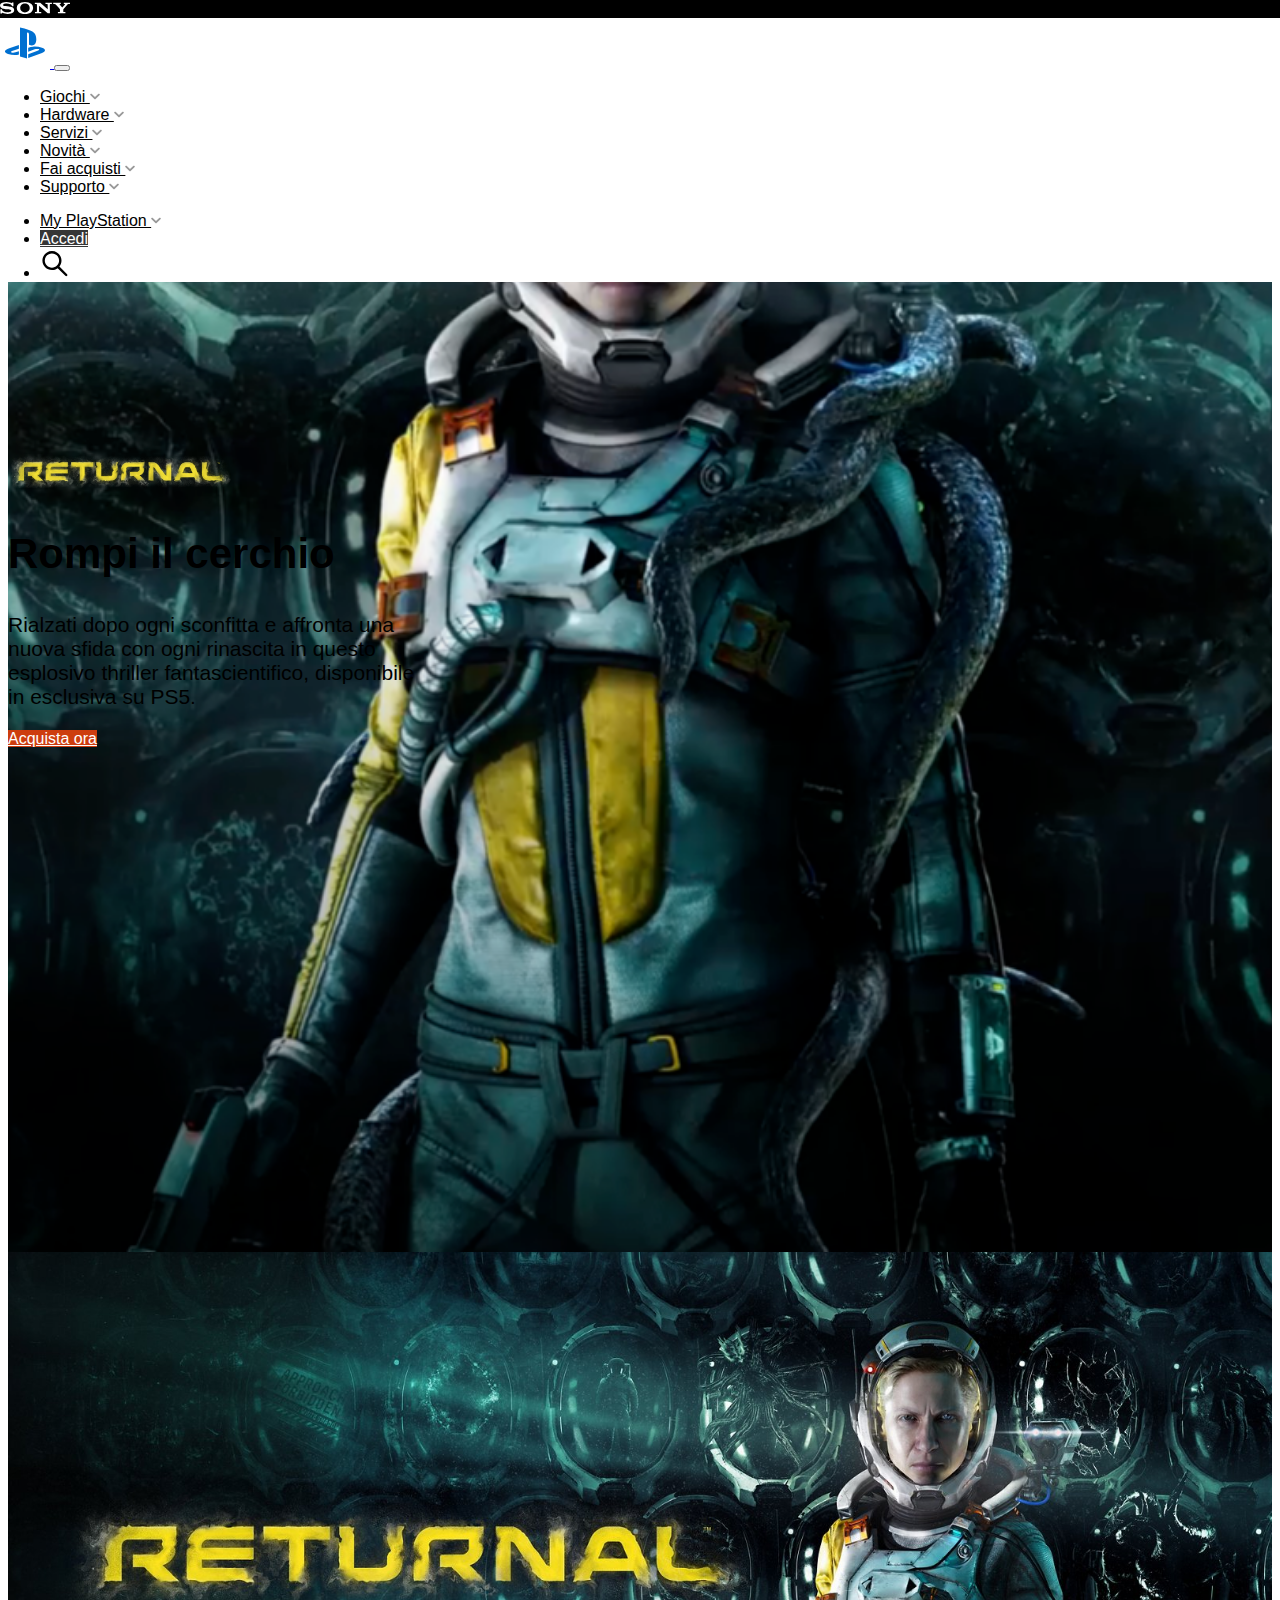
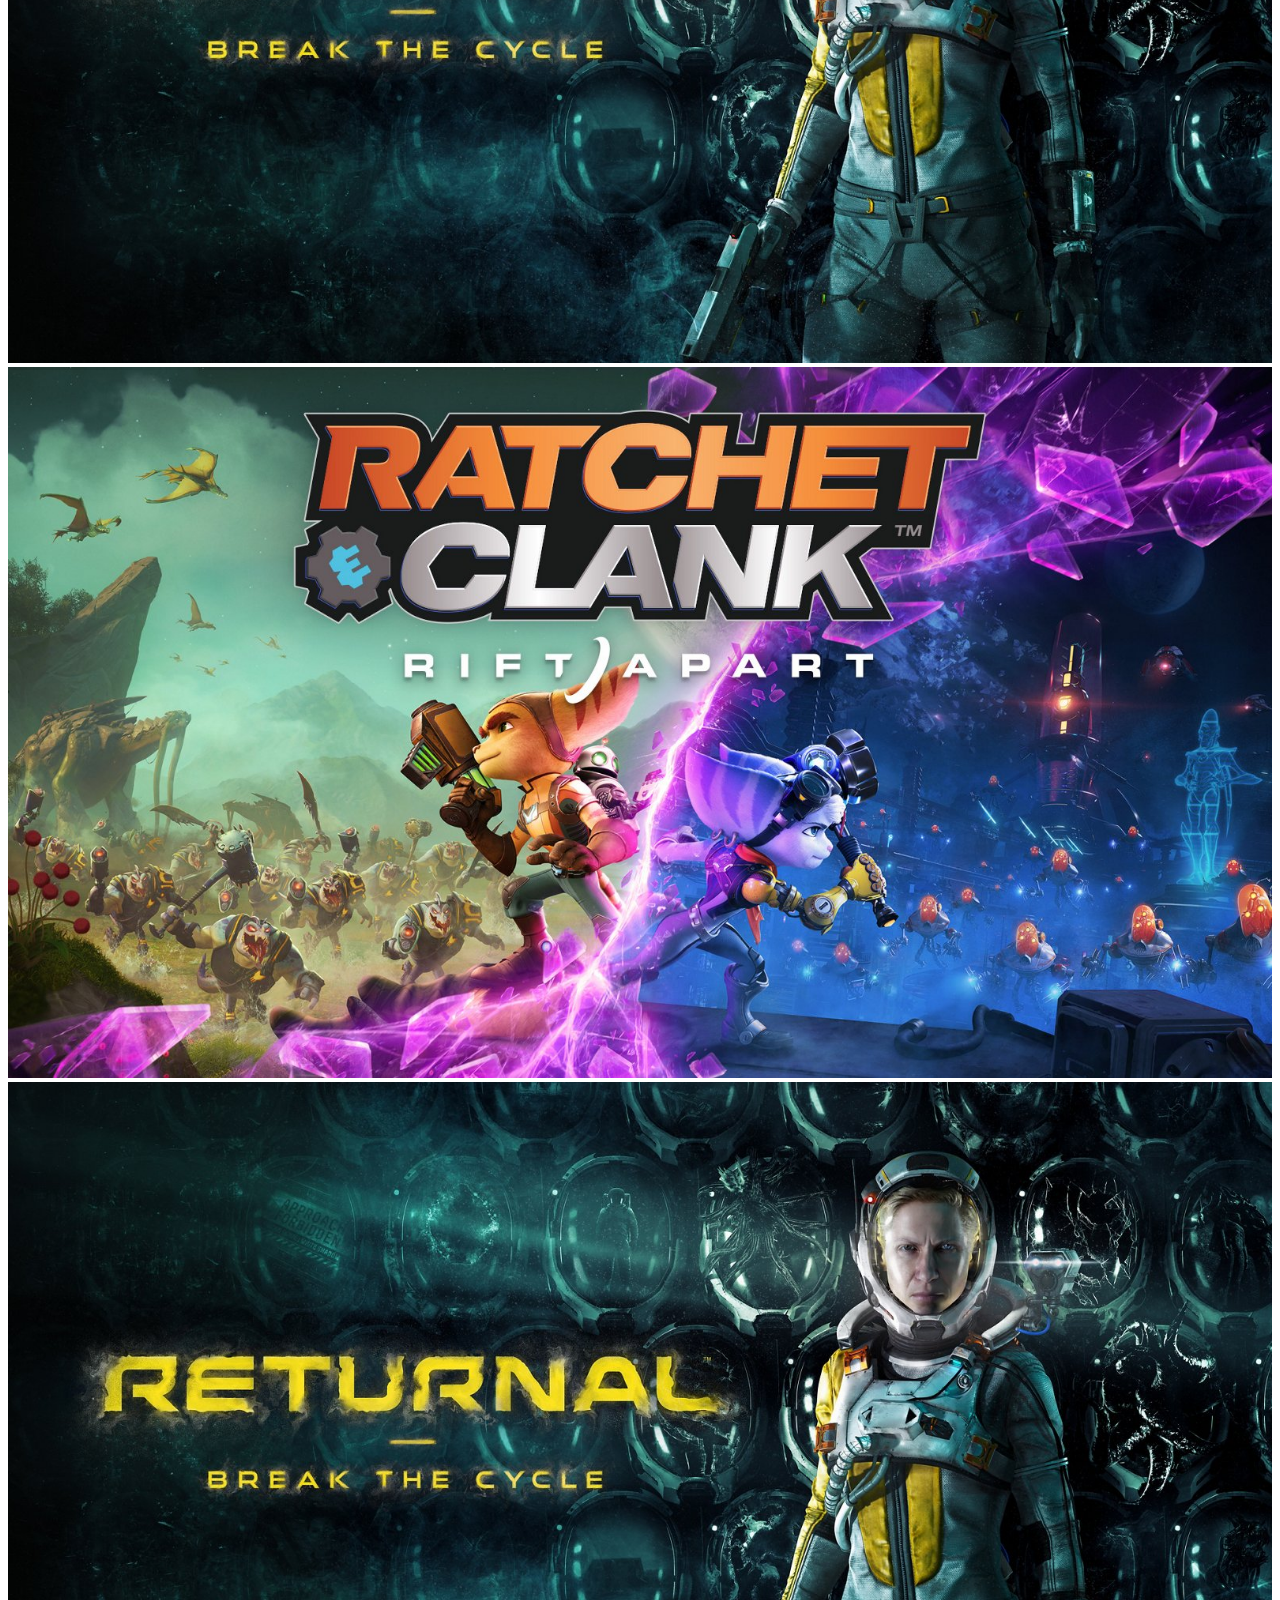
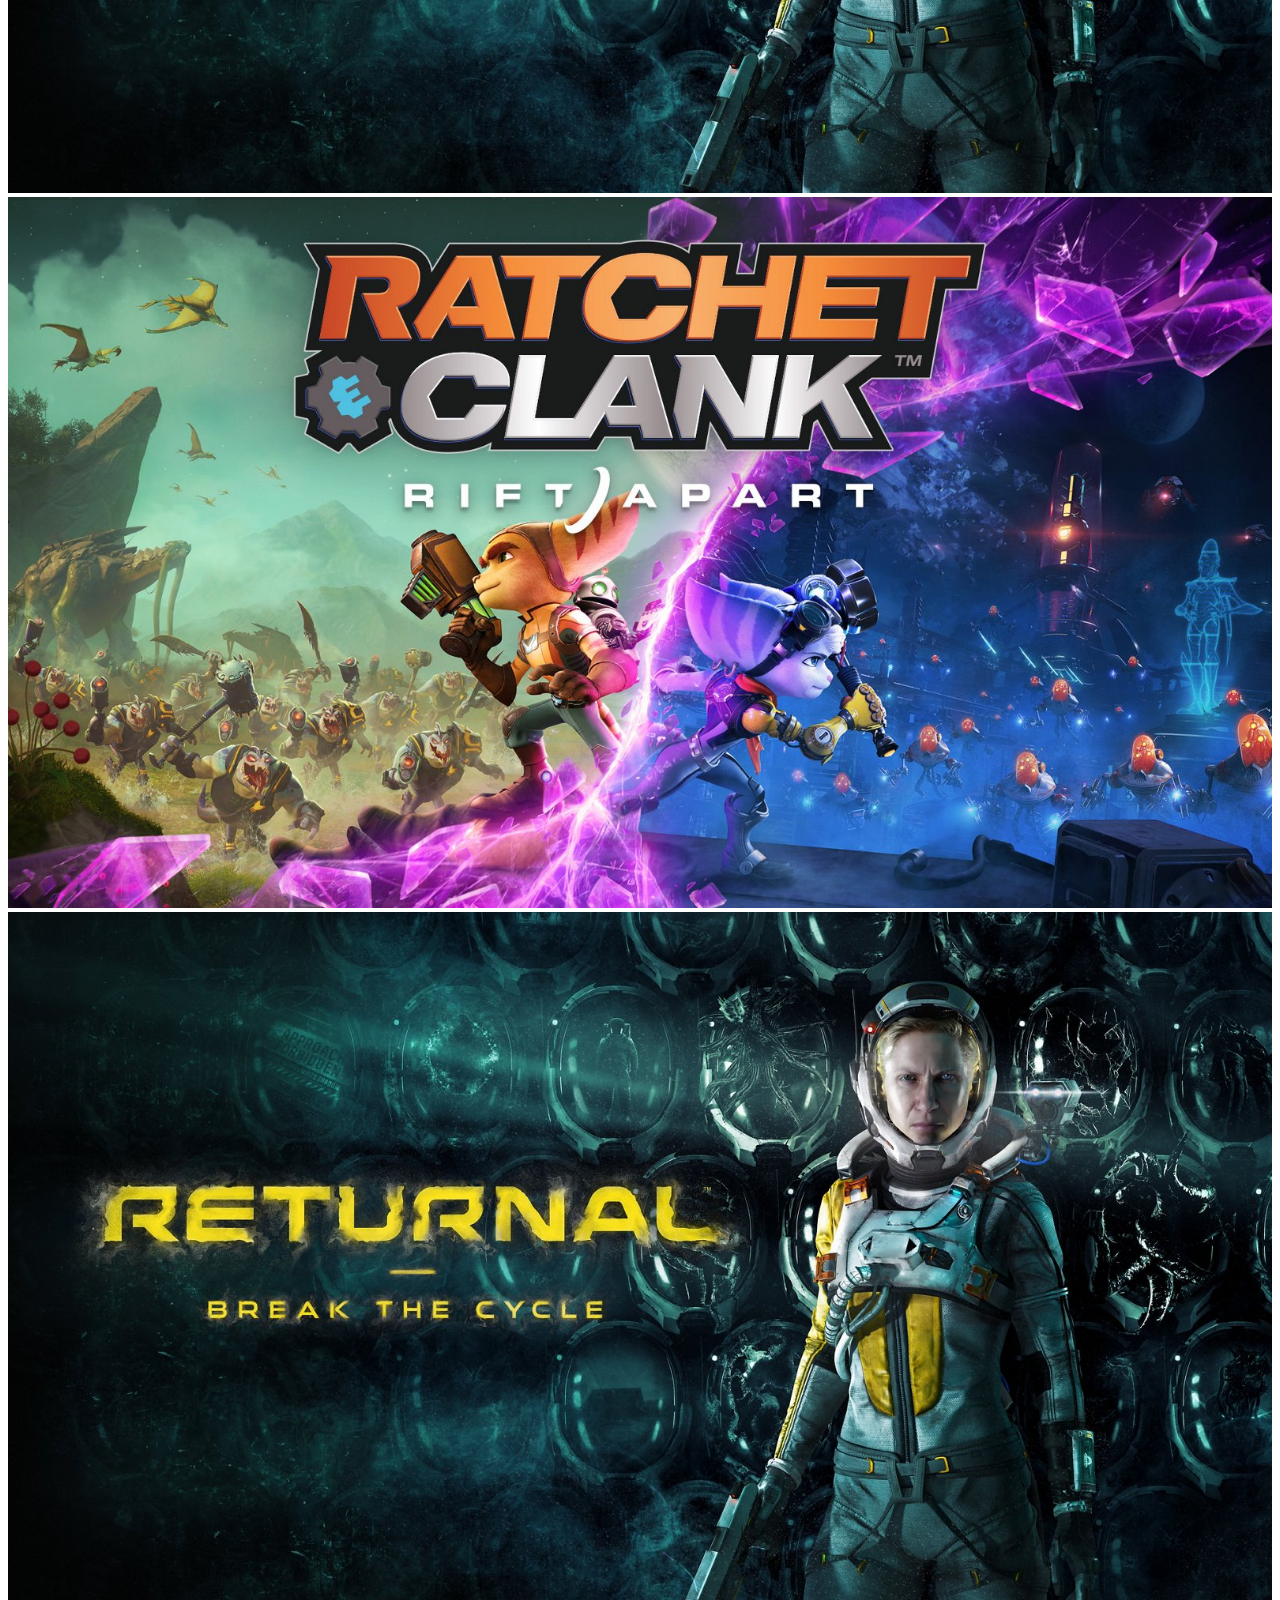
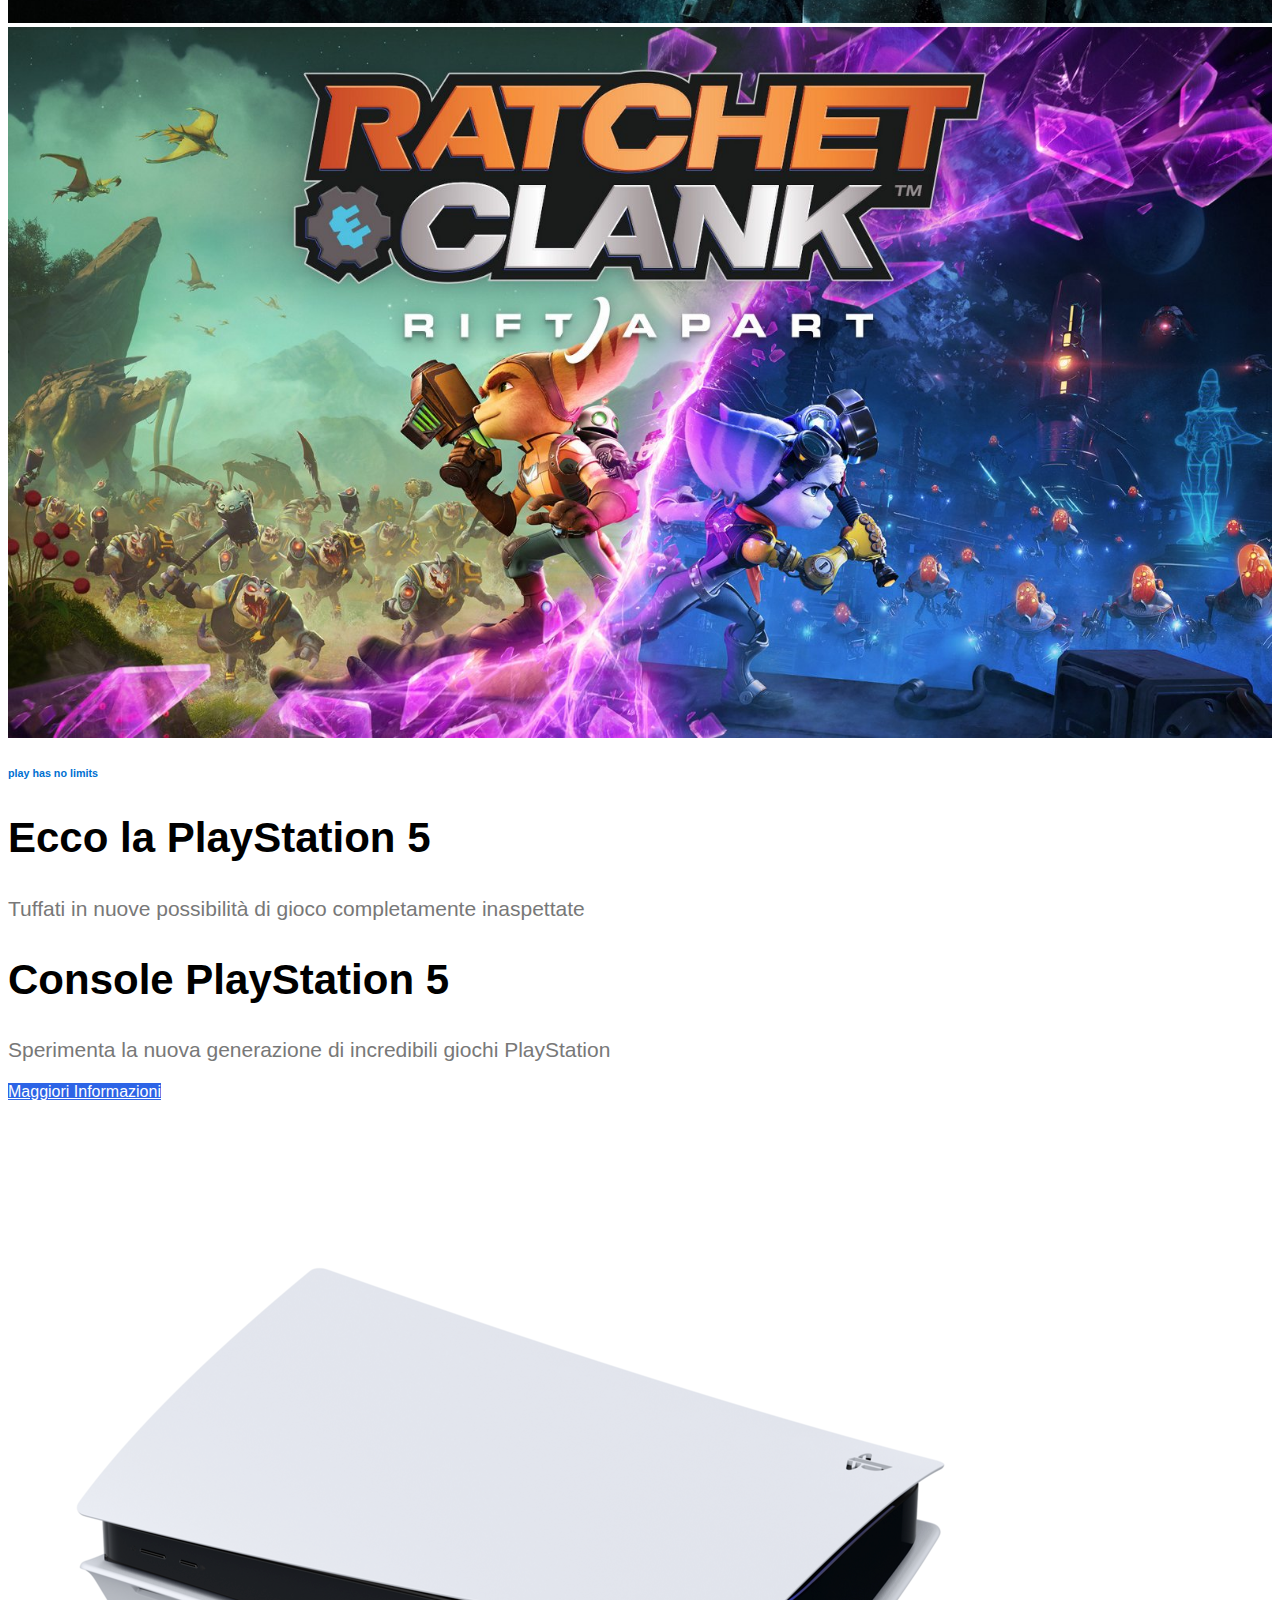
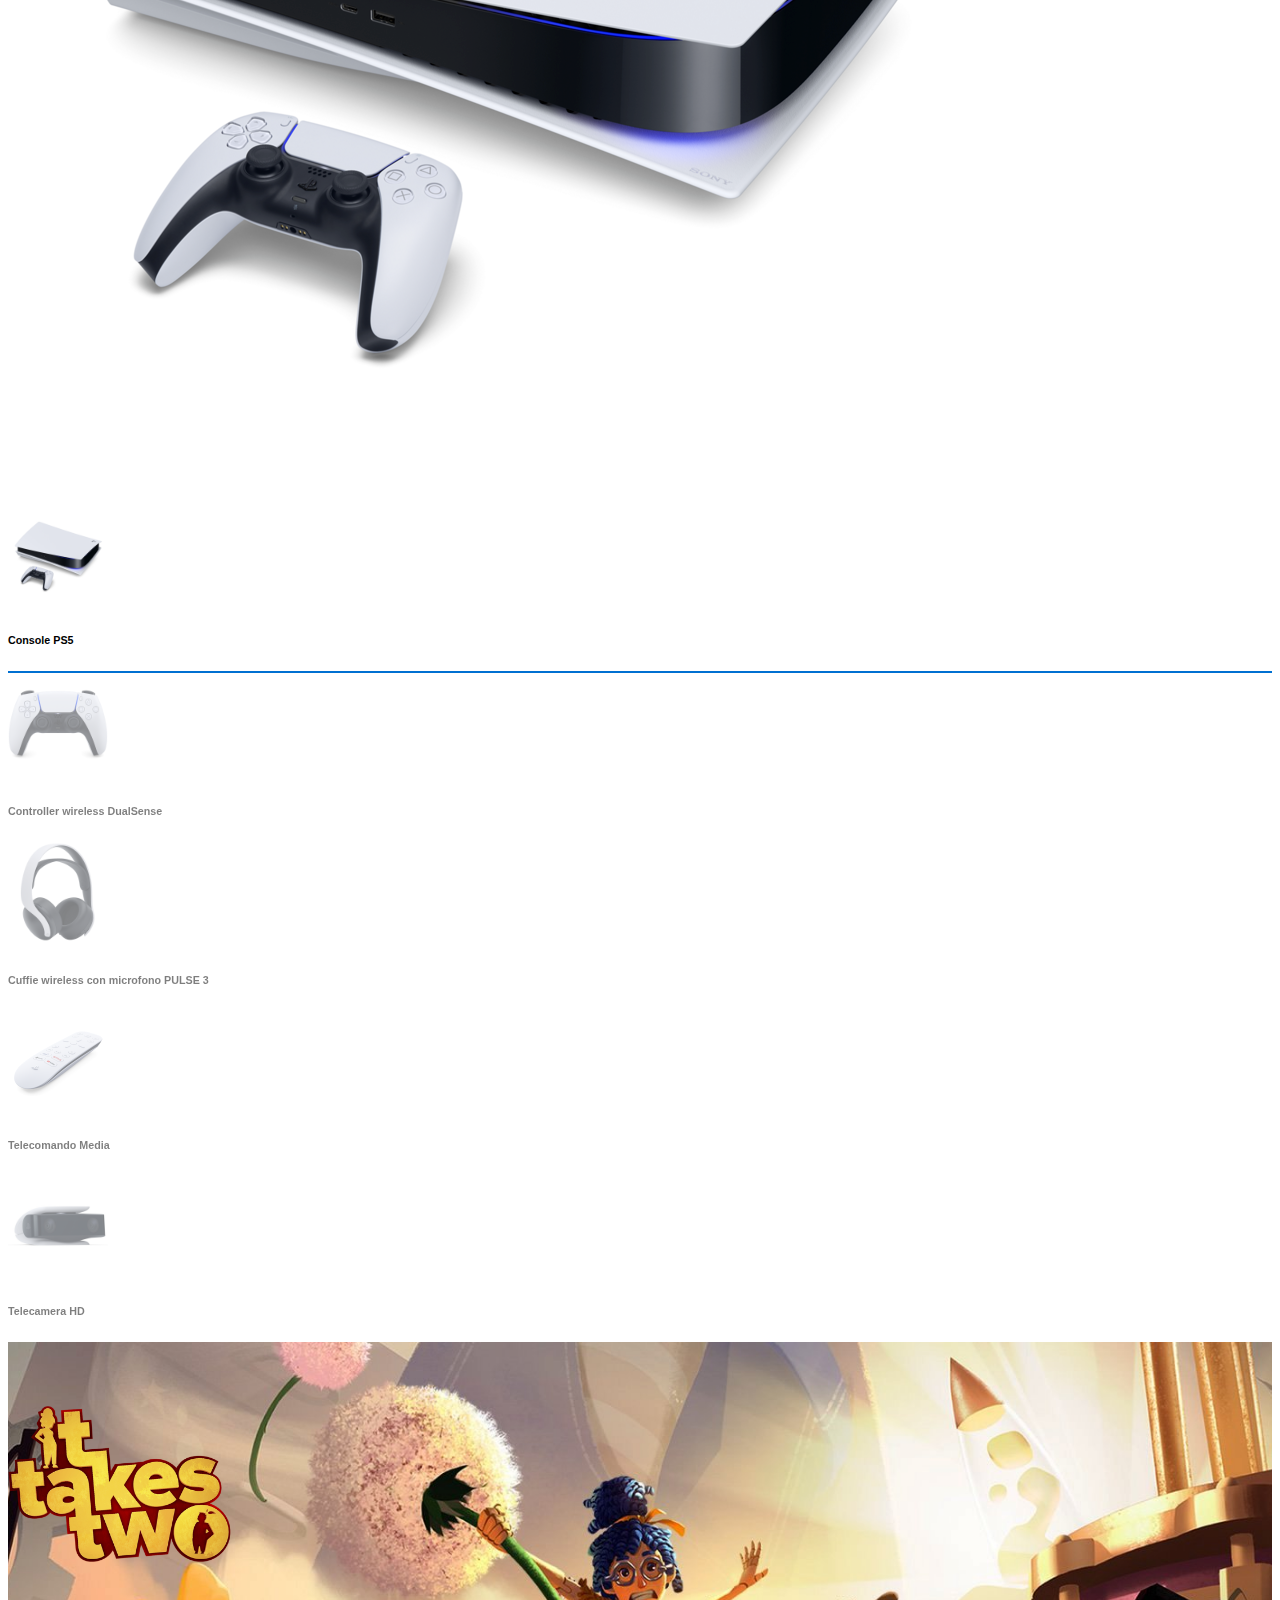
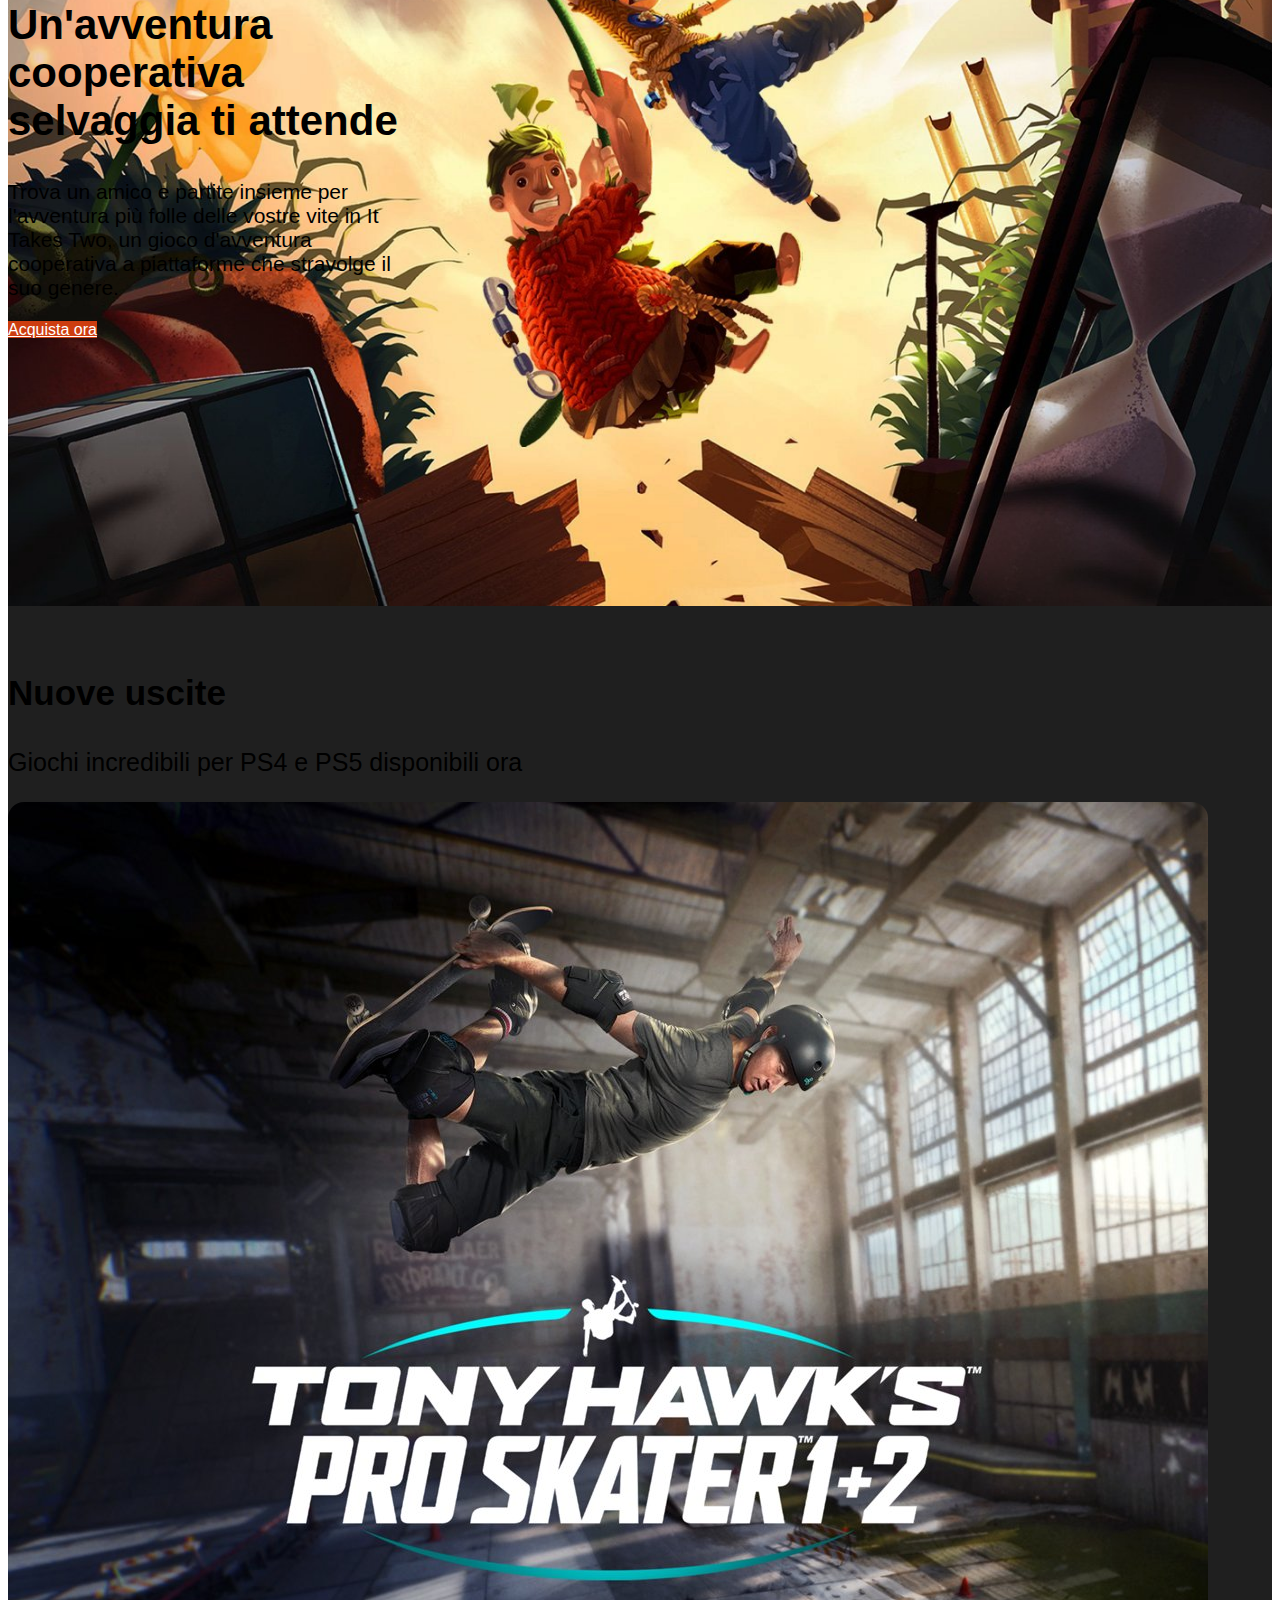
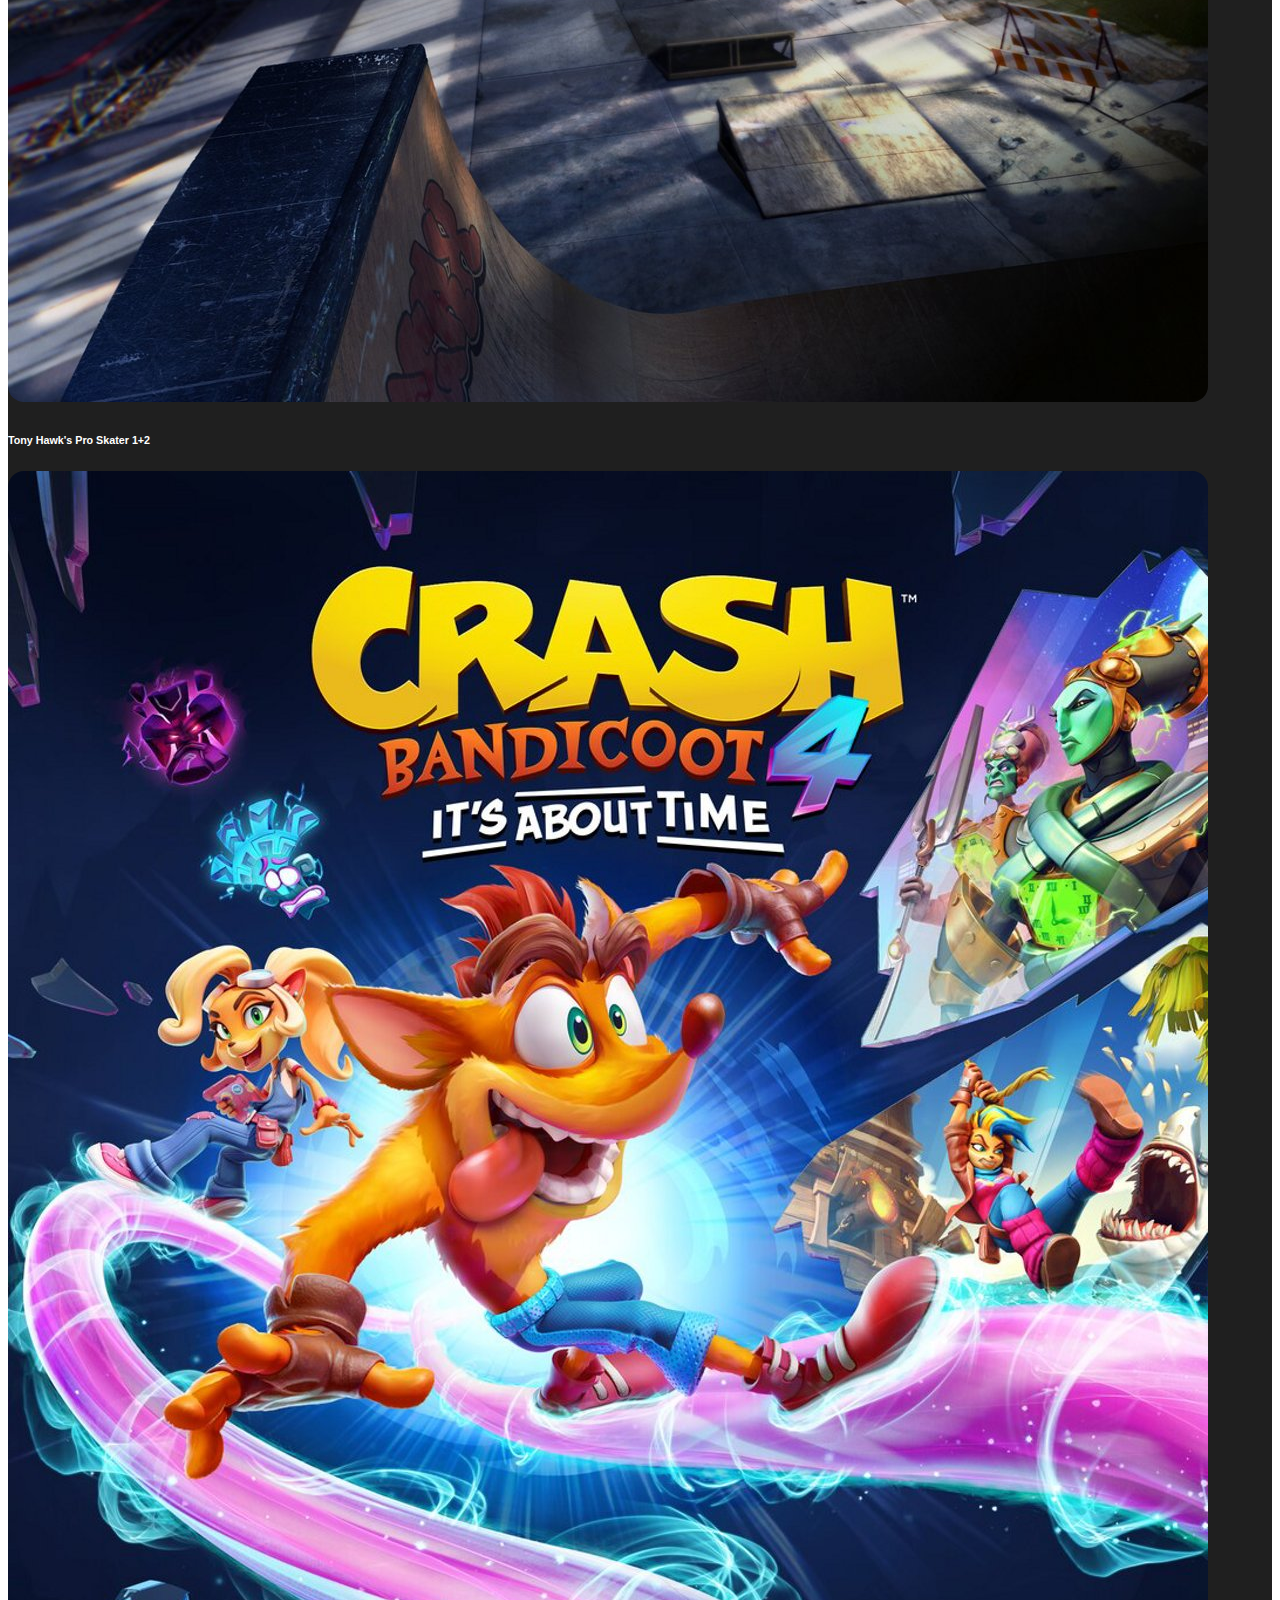
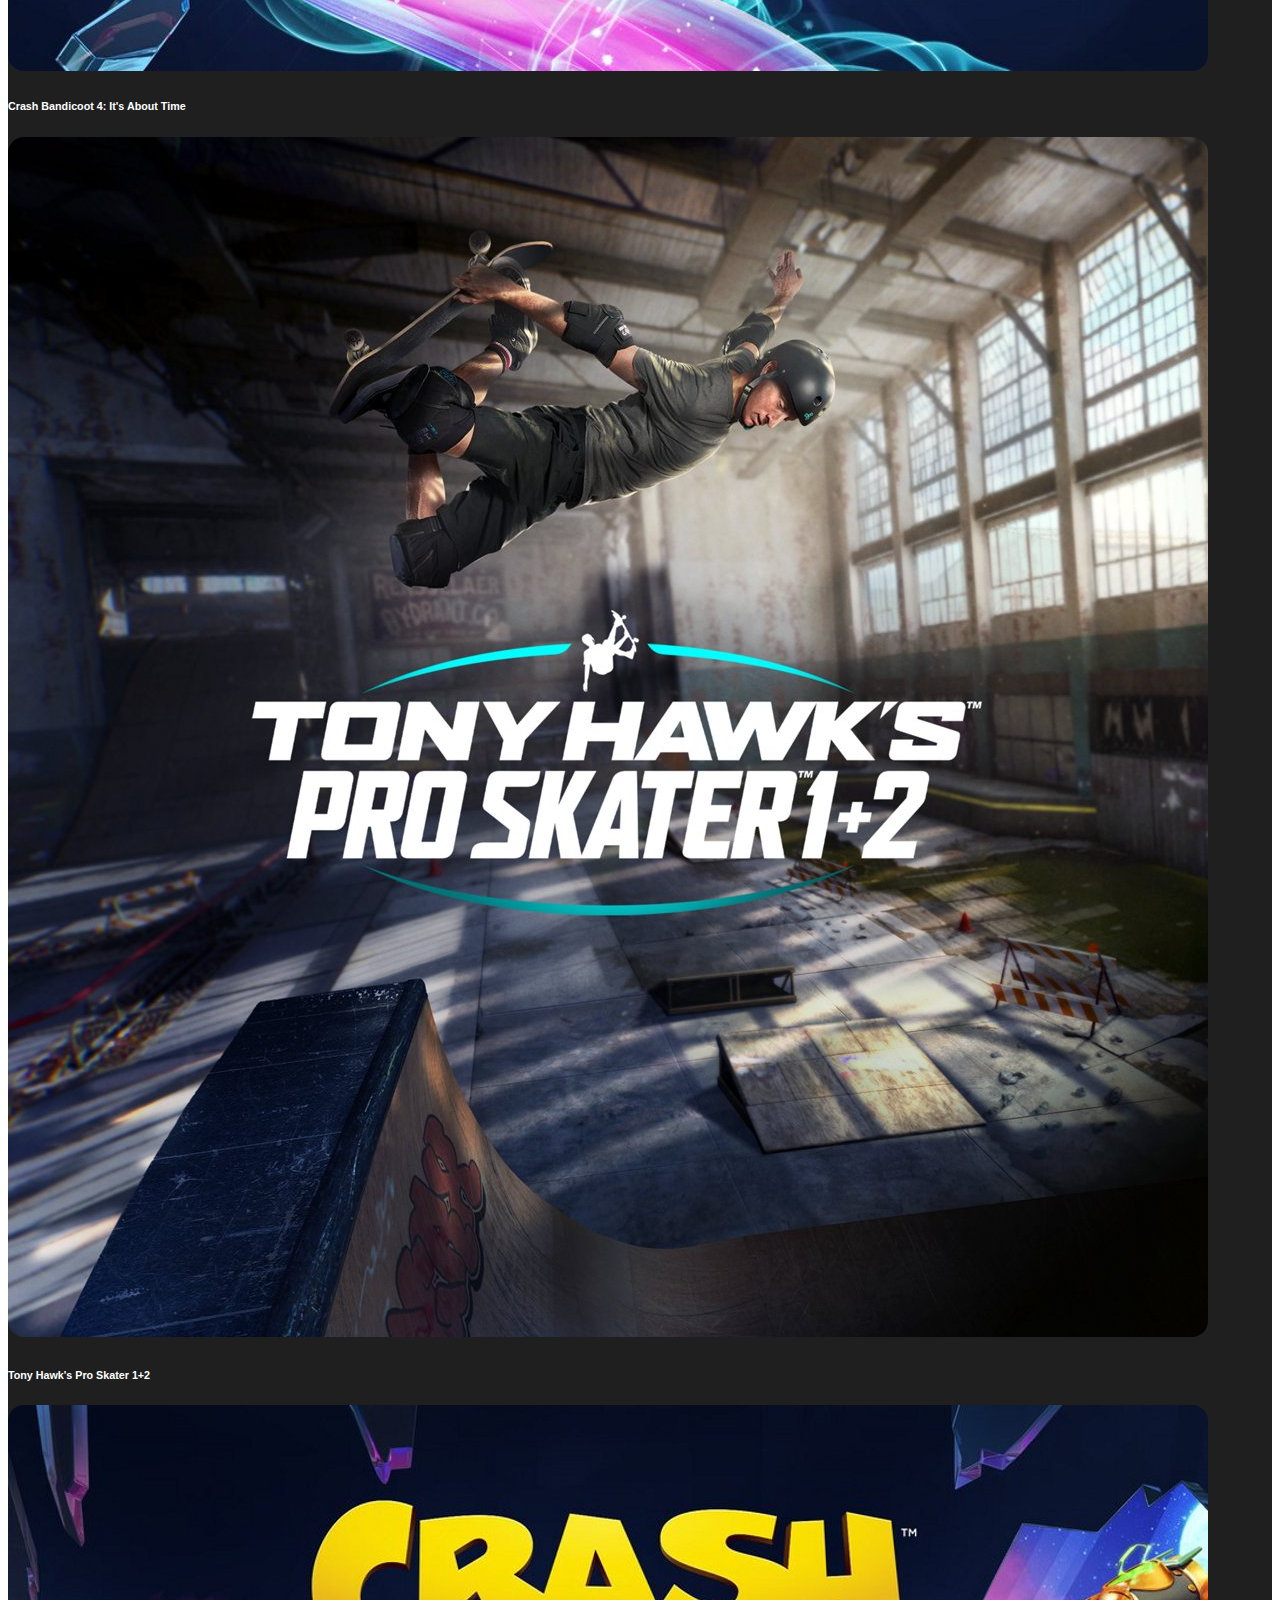
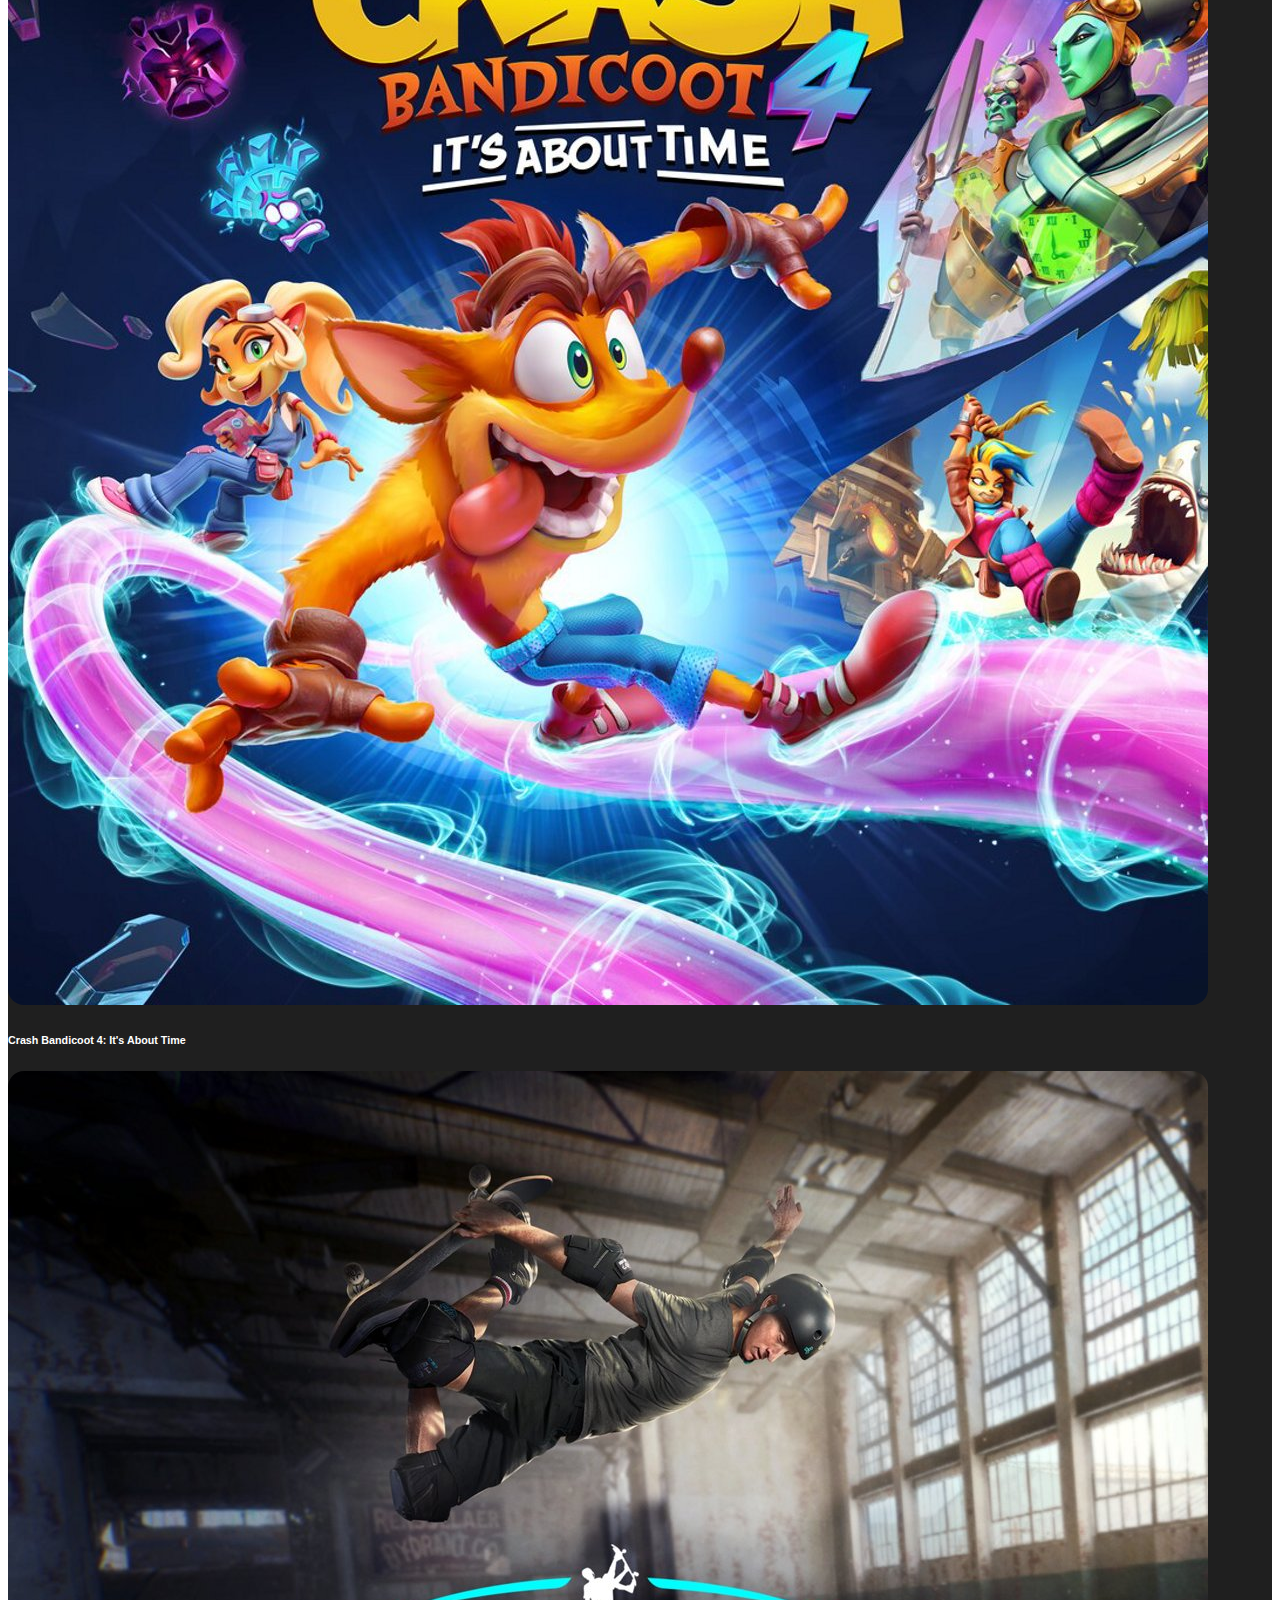
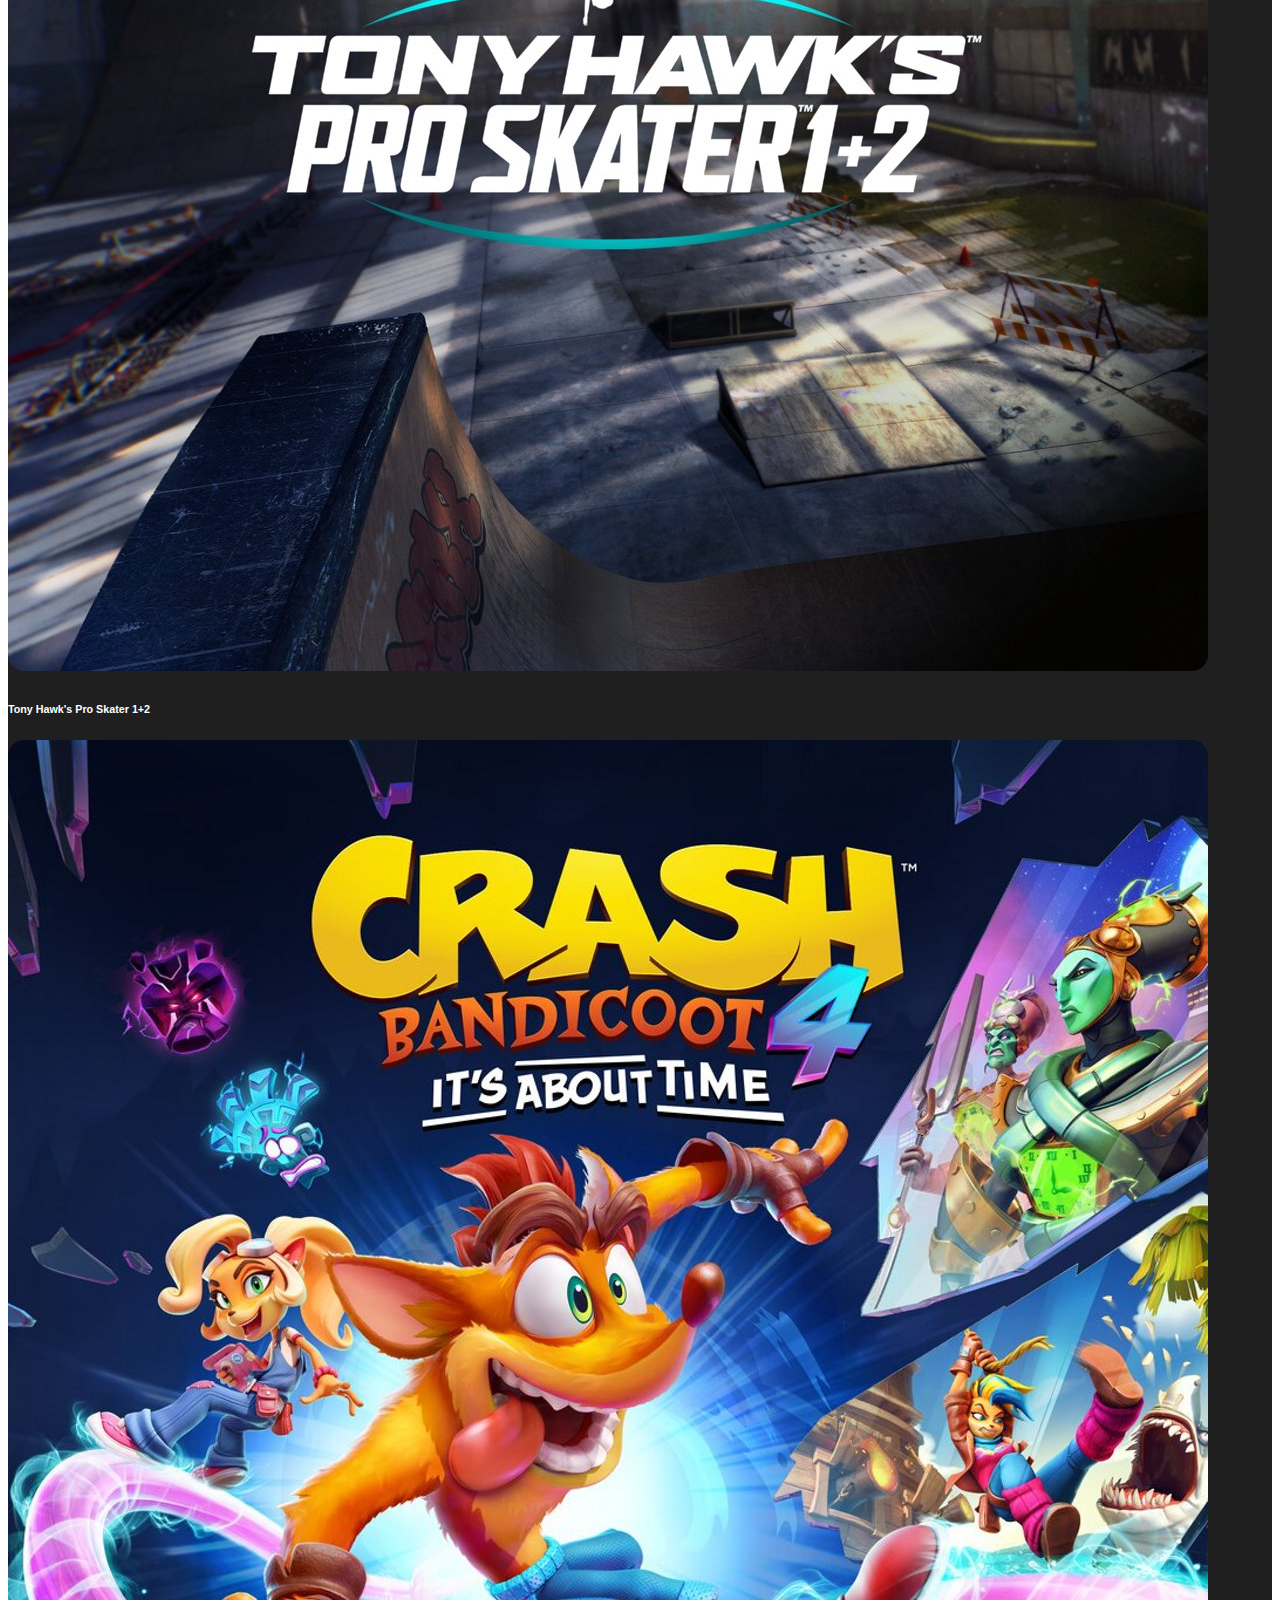
==== commit 5354dd04: "Bonus Playstation: Style buttons" ====
--- a/bonus/index.html
+++ b/bonus/index.html
@@ -18,8 +18,8 @@
 </head>
 
 <body>
-    <header id="site_header">
-        <div class="header_top text-end p-1 p-md-2 p-lg-3">
+    <header id="site_header" class="shadow">
+        <div class="header_top text-end p-1 p-md-2">
             <img src="./assets/img/sony_logo.svg" alt="">
         </div>
         <nav class="navbar navbar-expand-lg bg_white">
@@ -65,7 +65,7 @@
                                     src="./assets/img/chevron-down-solid.svg" alt=""></a>
                         </li>
                         <li class="nav-item">
-                            <a class="nav-link btn rounded-pill btn-dark btn_login" href="#">Accedi</a>
+                            <a class="nav-link btn btn-lg btn_login rounded-pill" href="#">Accedi</a>
                         </li>
                         <li class="nav-item">
                             <a class="nav-link" href="#"><img class="lens" src="./assets/img/lens.svg" alt=""></a>
@@ -84,8 +84,7 @@
                     <h2 class="my-5">Rompi il cerchio</h2>
                     <p class="p_size">Rialzati dopo ogni sconfitta e affronta una nuova sfida con ogni rinascita in
                         questo esplosivo thriller fantascientifico, disponibile in esclusiva su PS5.</p>
-                    <a href="#" class="btn btn-lg rounded-pill btn-danger btn_accent mt-5 mt-lg-4">Acquista
-                        ora</a>
+                    <a href="#" class="btn btn-lg rounded-pill btn_custom_accent mt-5 mt-lg-4">Acquista ora</a>
                 </div>
             </div>
         </section>
@@ -138,7 +137,7 @@
                             <h2 class="mt-5">Console PlayStation 5</h2>
                             <p class="p_gray p_size py-3">Sperimenta la nuova generazione di incredibili giochi
                                 PlayStation</p>
-                            <a href="#" class="btn rounded-pill btn-primary">Maggiori Informazioni</a>
+                            <a href="#" class="btn rounded-pill btn_custom_primary">Maggiori Informazioni</a>
                         </div>
                     </div>
                     <div class="col-12 col-md-8">
@@ -189,7 +188,7 @@
                     <h2 class="my-5">Un'avventura cooperativa selvaggia ti attende</h2>
                     <p class="p_size">Trova un amico e partite insieme per l'avventura più folle delle vostre vite in It
                         Takes Two, un gioco d'avventura cooperativa a piattaforme che stravolge il suo genere.</p>
-                    <a href="" class="btn btn-lg rounded-pill btn-danger btn_accent mt-5 mt-lg-4">Acquista ora</a>
+                    <a href="" class="btn btn-lg rounded-pill btn_custom_accent mt-5 mt-lg-4">Acquista ora</a>
                 </div>
             </div>
         </section>
@@ -287,7 +286,7 @@
                             <div class="play4_thumb_txt text-start">
                                 <h2>PlayStation 4</h2>
                                 <p class="p_gray p_size py-3">Giochi incredibili live su PS4, con 1 TB di spazio di archiviazione.</p>
-                                <a href="#" class="btn rounded-pill btn-primary">Scopri di più</a>
+                                <a href="#" class="btn rounded-pill btn_custom_primary">Scopri di più</a>
                             </div>
                         </div>
                     </div>
@@ -297,7 +296,7 @@
                             <div class="play4_thumb_txt text-start">
                                 <h2>PlayStation VR</h2>
                                 <p class="p_gray p_size py-3">Oltre 500 titoli ed esperienze di gioco. Scoprili tutti.</p>
-                                <a href="#" class="btn rounded-pill btn-primary">Scopri di più</a>
+                                <a href="#" class="btn rounded-pill btn_custom_primary">Scopri di più</a>
                             </div>
                         </div>
                     </div>
@@ -307,7 +306,7 @@
                             <div class="play4_thumb_txt text-start">
                                 <h2>Accessori</h2>
                                 <p class="p_gray p_size py-3">Migliora la tua esperienza PS4 con una gamma di accessori ufficiali.</p>
-                                <a href="#" class="btn rounded-pill btn-primary">Scopri di più</a>
+                                <a href="#" class="btn rounded-pill btn_custom_primary">Scopri di più</a>
                             </div>
                         </div>
                     </div>
@@ -321,7 +320,7 @@
                     <img src="./assets/img/ps-plus-logo.png" alt="">
                     <p class="my-4">Migliora la tua esperienza PlayStation con l'accesso a multigiocatore online, giochi
                         mensili. sconti esclusivi e altro ancora.</p>
-                    <a href="#" class="btn rounded-pill btn-primary btn_plus">Esplora PlayStation Plus</a>
+                    <a href="#" class="btn rounded-pill btn_plus">Esplora PlayStation Plus</a>
                 </div>
                 <div class="play_plus_img d-none d-md-block">
                     <img src="./assets/img/ps-plus-april-monthly-games-featured-image-block.png" alt="">
@@ -354,7 +353,7 @@
                     <img src="./assets/img/ps-now-logo-two-column.png" alt="">
                     <p class="my-4 text-white">Ottieni l'accesso immediato a una vastissima raccolta di oltre 800 giochi
                         per PS4, PS3 e PS2 su PS4 e PC Windows, con nuovi titoli aggiunti ogni mese.</p>
-                    <a href="#" class="btn rounded-pill btn-light">Esplora PlayStation Now</a>
+                    <a href="#" class="btn rounded-pill btn_now">Esplora PlayStation Now</a>
                 </div>
                 <div class="play_now_img d-none d-md-block">
                     <img src="./assets/img/ps-now-april-featured-image-block.png" alt="">
--- a/bonus/assets/css/style.css
+++ b/bonus/assets/css/style.css
@@ -42,13 +42,55 @@
     color: var(--ps-darker);
 }
 
+.btn:hover{
+    box-shadow: 0 0 0 2px var(--ps-sb-color),
+    inset 0 0 0 2px var(--ps-sb-inset-color);
+}
+
 .btn_login {
     background-color: var(--ps-dark_login);
     color: var(--ps-lighter);
-}
-
-.btn_accent {
+    --bs-btn-hover-color:var(--ps-lighter);
+    --bs-btn-hover-bg: var(--ps-dark_login);
+    --ps-sb-color:var(--ps-dark_login);
+    --ps-sb-inset-color:var(--ps-lighter);
+}
+
+.btn_custom_accent{
     background-color: var(--ps-accent);
+    color: var(--ps-lighter);
+    --bs-btn-hover-color:var(--ps-lighter);
+    --bs-btn-hover-bg: var(--ps-accent);
+    --ps-sb-color:var(--ps-accent);
+    --ps-sb-inset-color:var(--ps-darker);
+}
+
+
+.btn_custom_primary{
+    background-color: var(--ps-primary_button);
+    color: var(--ps-lighter);
+    --bs-btn-hover-color:var(--ps-lighter);
+    --bs-btn-hover-bg: var(--ps-primary_button);
+    --ps-sb-color:var(--ps-primary_button);
+    --ps-sb-inset-color:var(--ps-lighter);
+}
+
+.btn_plus{
+    background-color: var(--ps-light_plus_btn);
+    color: var(--ps-primary_subtitle);
+    --bs-btn-hover-color:var(--ps-primary_subtitle);
+    --bs-btn-hover-bg: var(--ps-light_plus_btn);
+    --ps-sb-color:var(--ps-light_plus_btn);
+    --ps-sb-inset-color:var(--ps-light_plus);
+}
+
+.btn_now{
+    background-color: var(--ps-lighter);
+    color: var(--ps-darker);
+    --bs-btn-hover-color:var(--ps-darker);
+    --bs-btn-hover-bg: var(--ps-lighter);
+    --ps-sb-color:var(--ps-lighter);
+    --ps-sb-inset-color:var(--ps-darker);
 }
 
 .p_size {
@@ -72,9 +114,10 @@
 /* #region Header */
 header {
     position: fixed;
+    top: 0;
+    left: 0;
     width: 100%;
     z-index: 999;
-    box-shadow: 0px 5px 1px var(--ps-light_plus);
 }
 
 .header_top {
@@ -82,7 +125,7 @@
 }
 
 .header_top img {
-    width: 10%;
+    width: 70px;
 }
 
 .nav-item img {
@@ -96,6 +139,10 @@
 /* #endregion Header */
 
 /* #region Main */
+#site_main{
+    margin-top: 116px;
+}
+
 .jumbotron,
 .takes_two {
     height: 800px;
@@ -169,11 +216,6 @@
     background-color: var(--ps-light_plus);
 }
 
-.btn_plus{
-    background-color: var(--ps-light_plus_btn);
-    color: var(--ps-primary_subtitle);
-    border: 0;
-}
 
 .play_plus_txt img,
 .play_now_txt img {
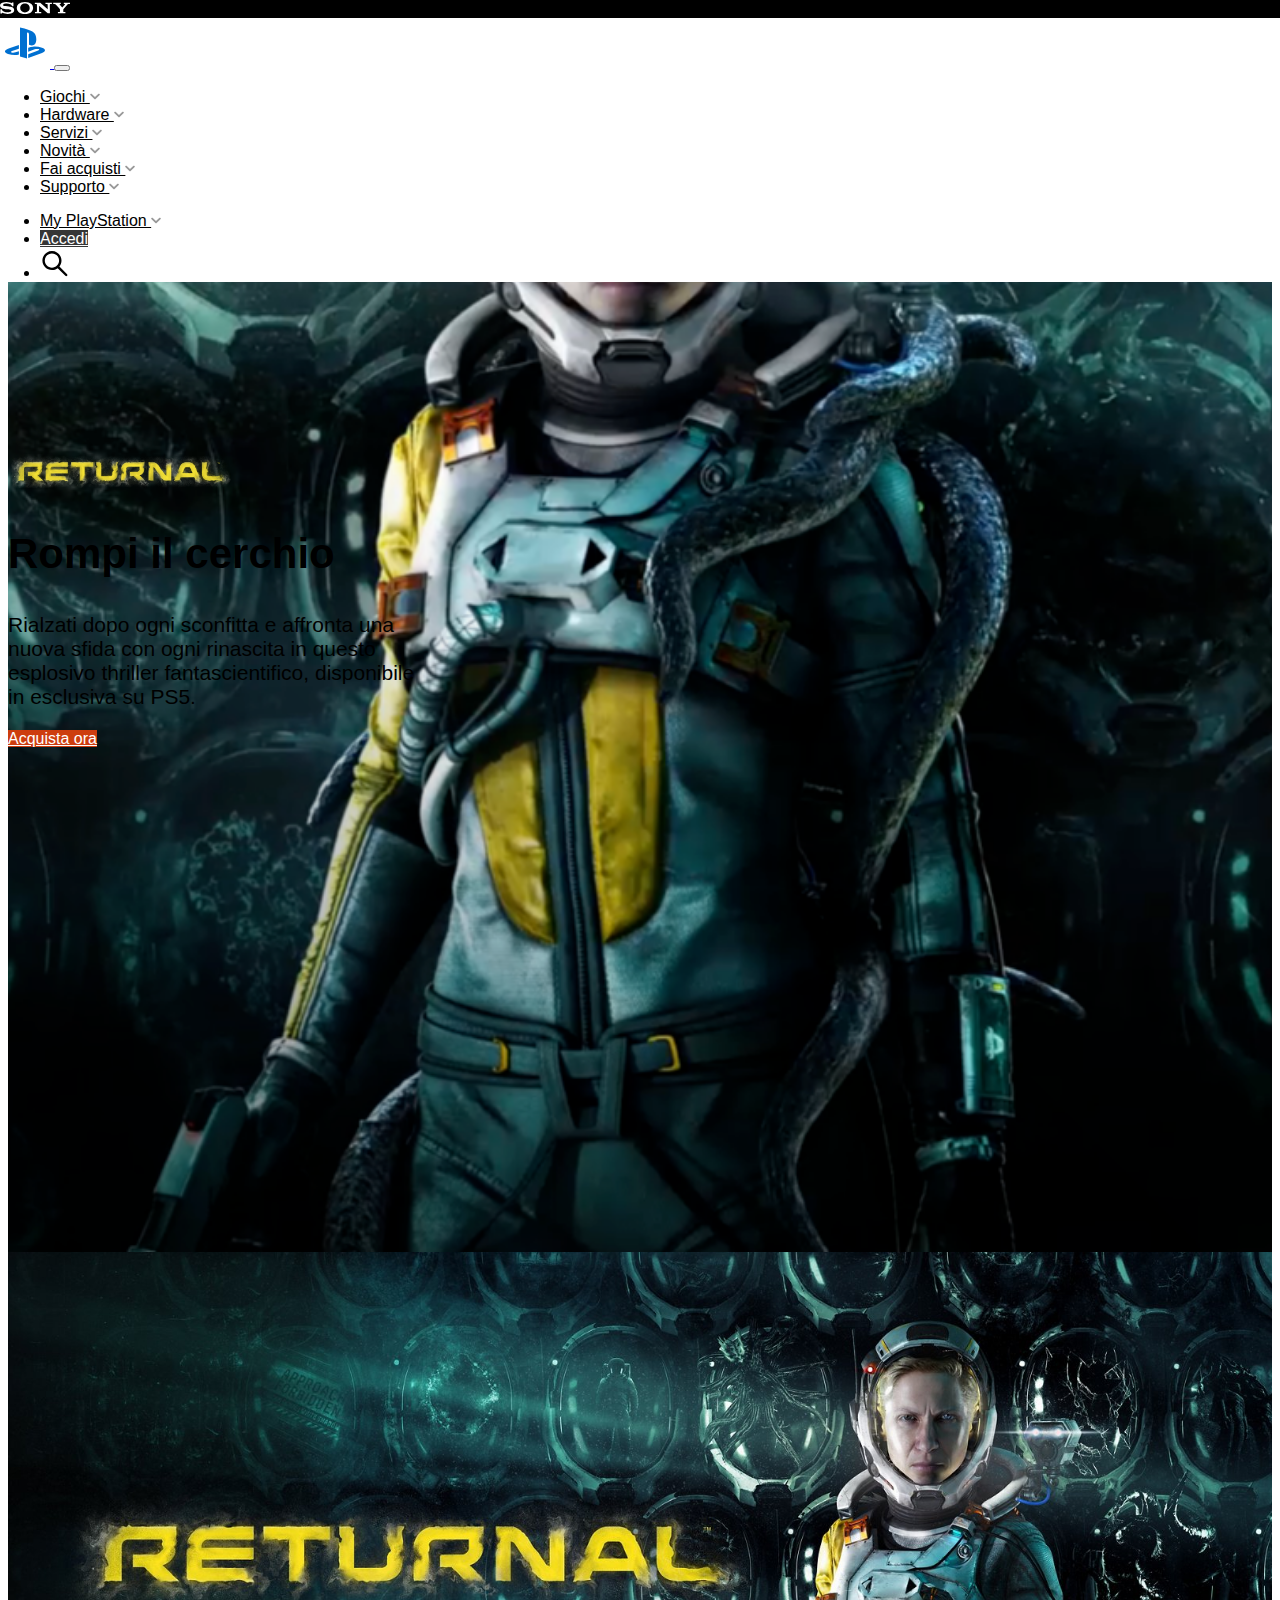
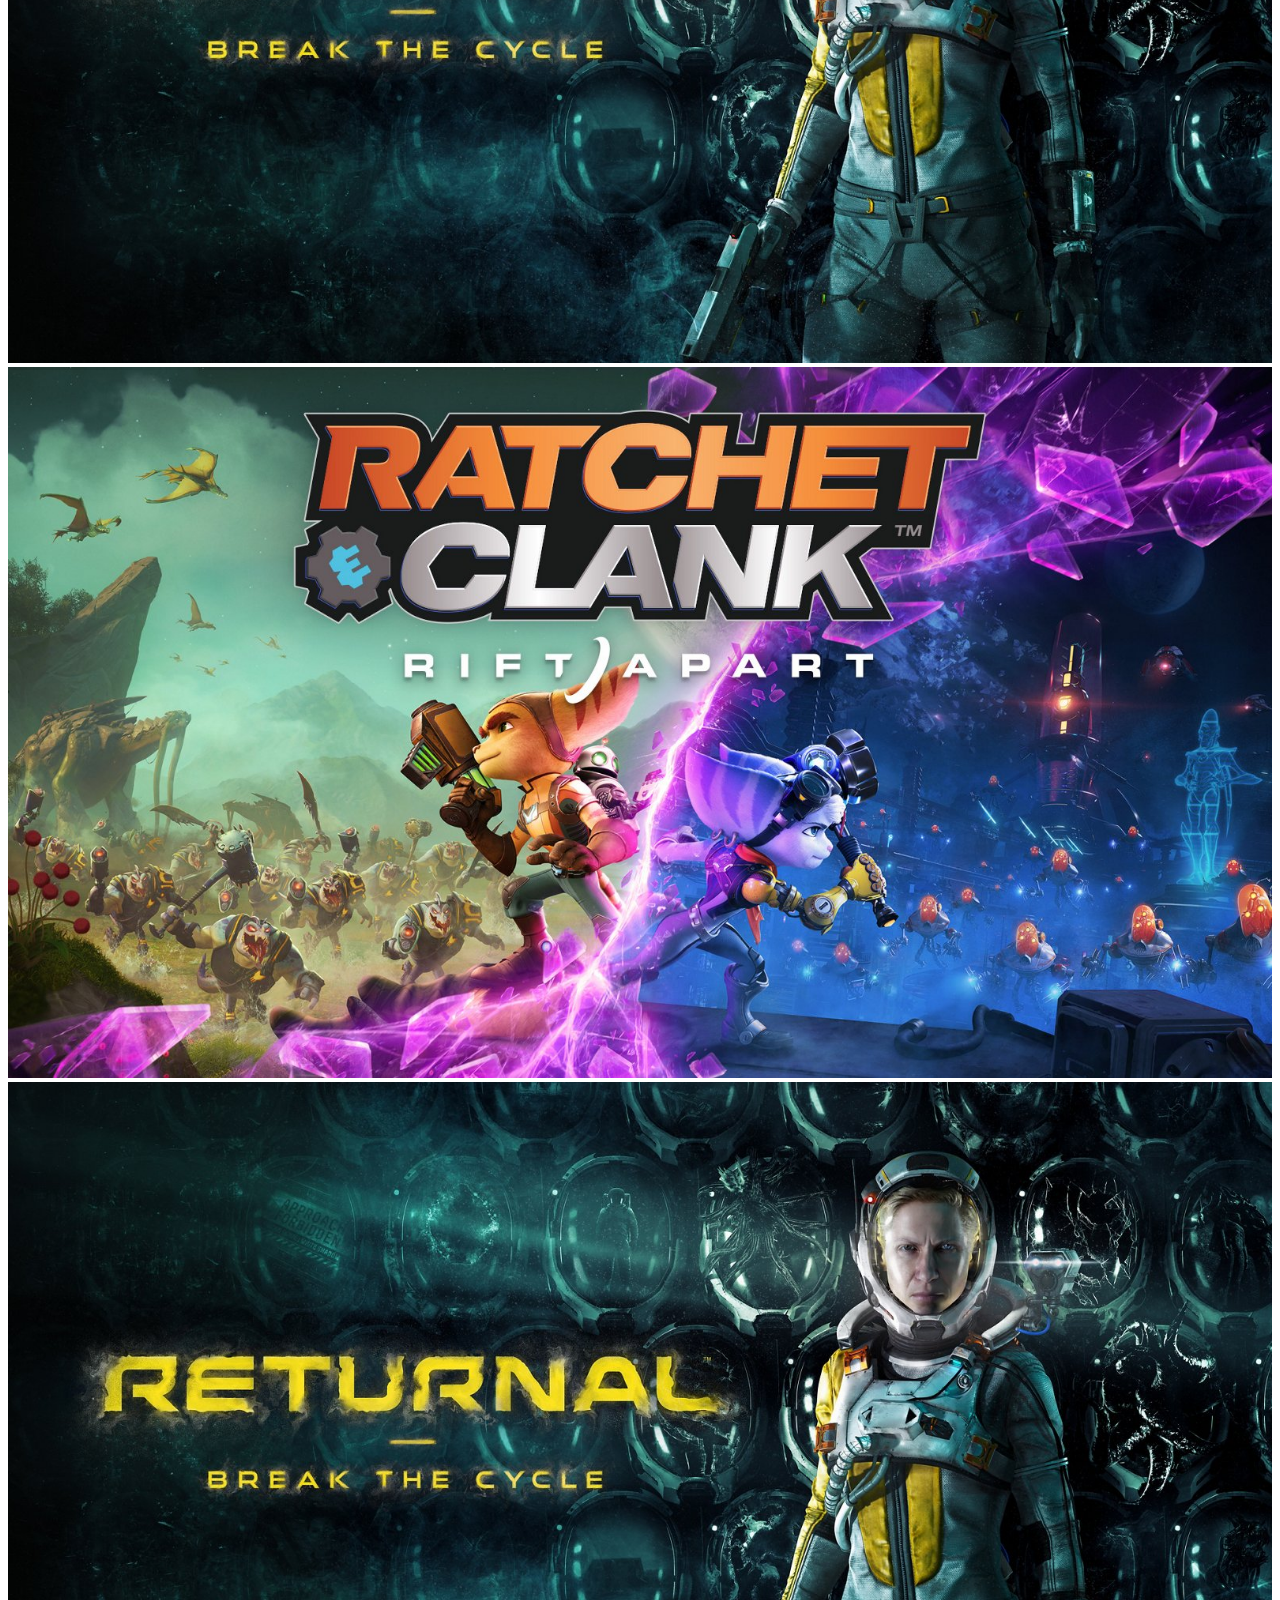
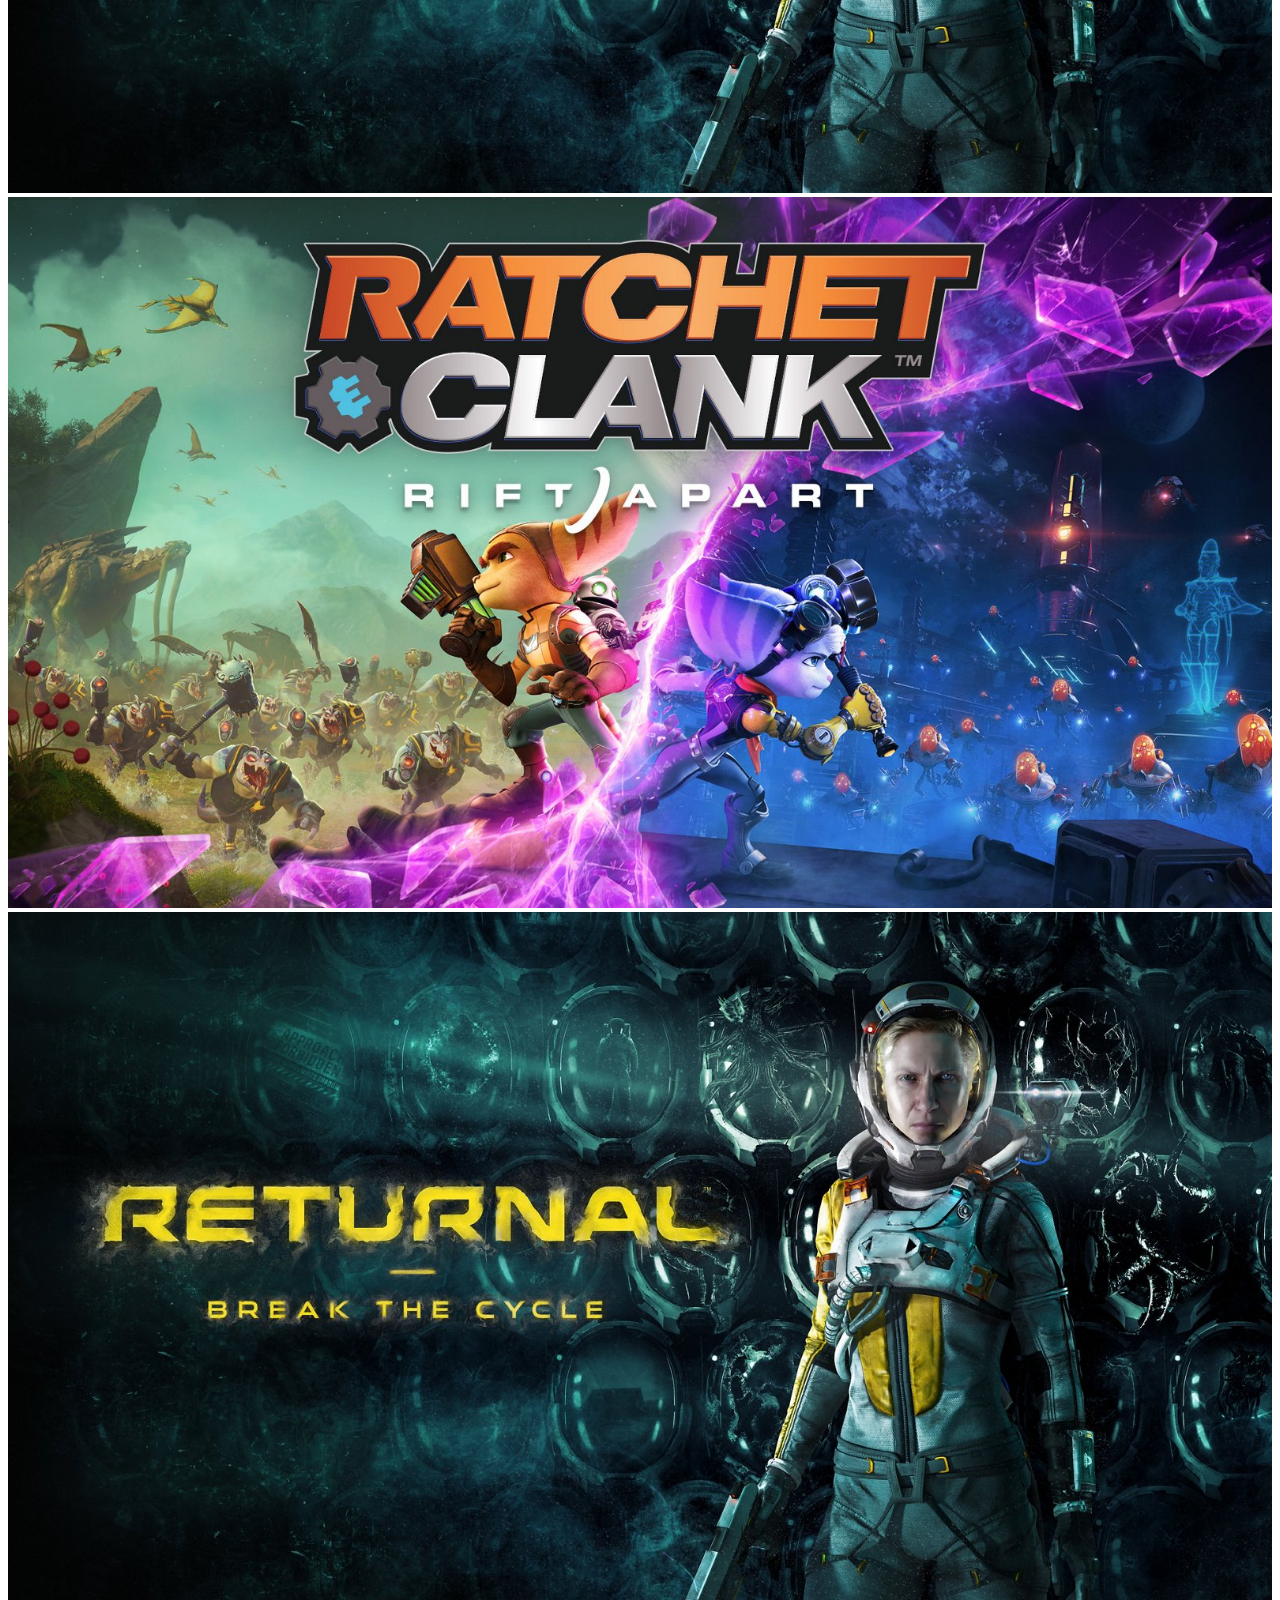
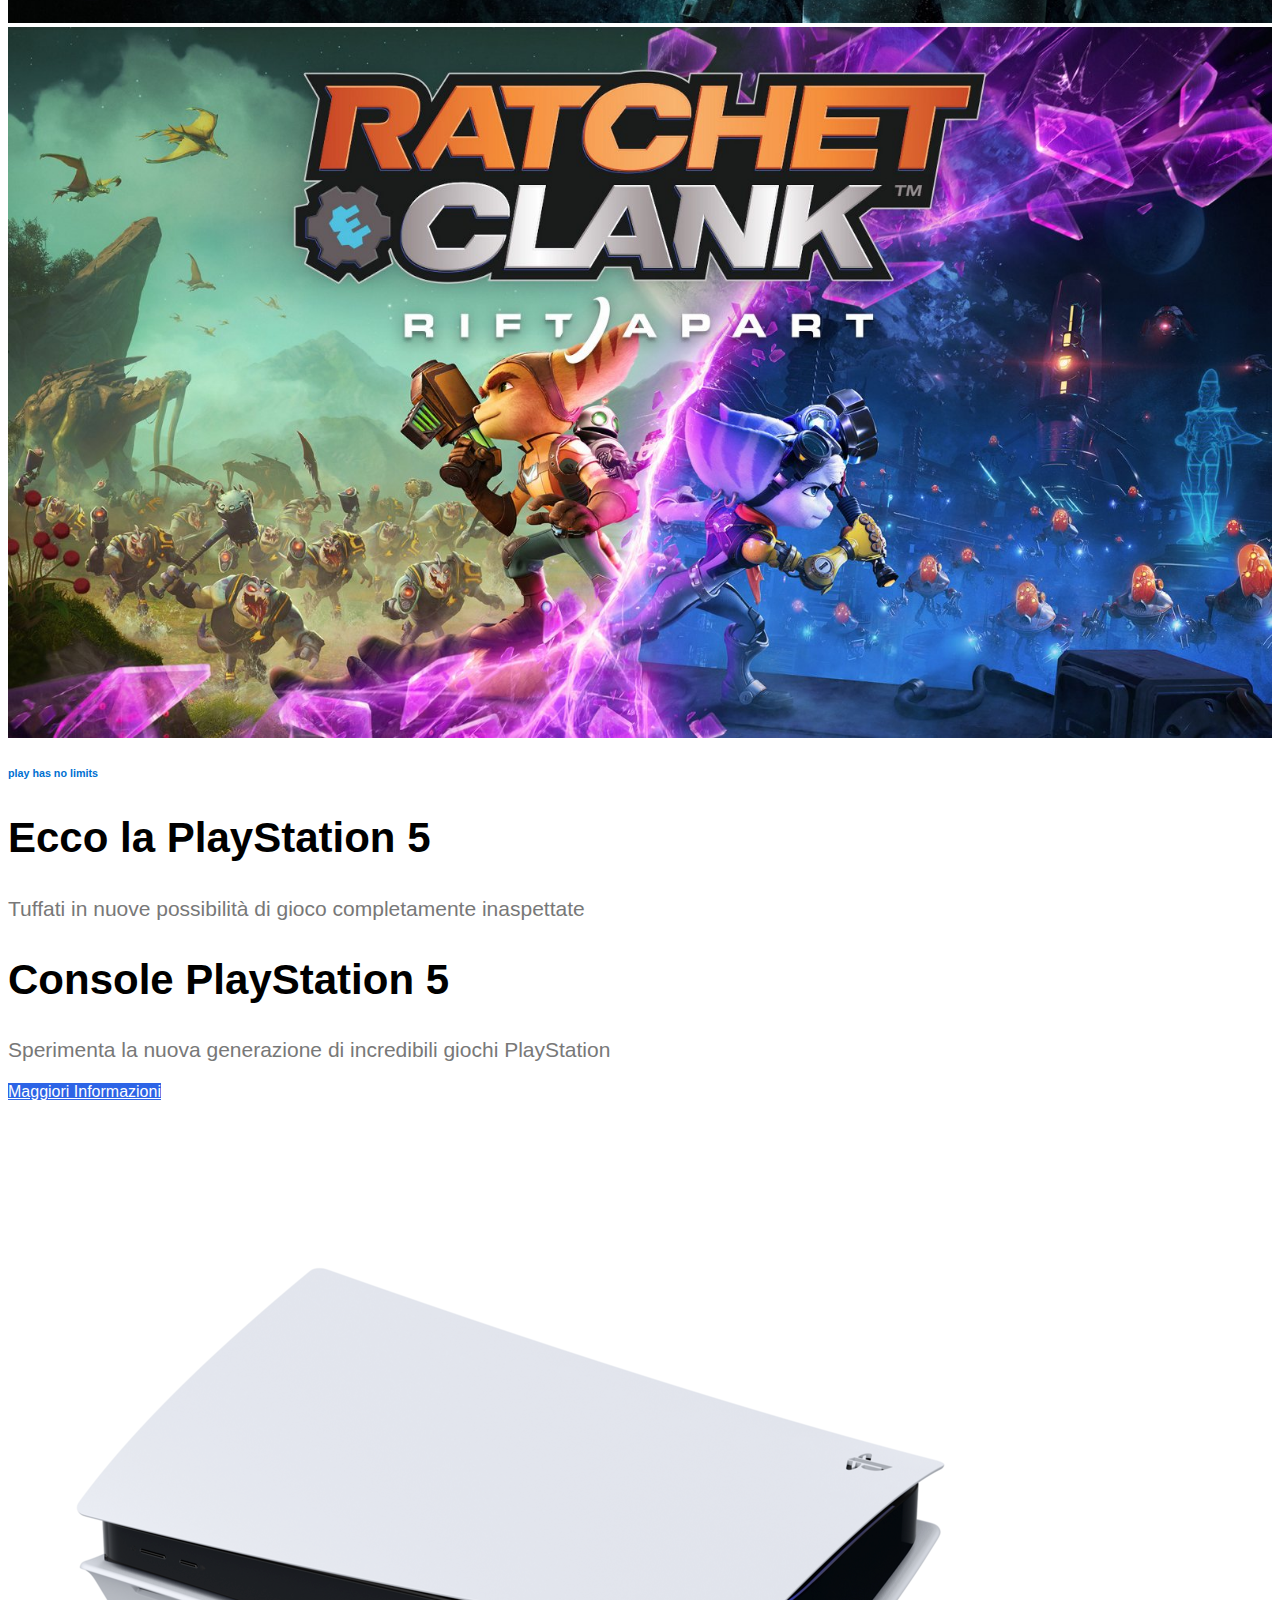
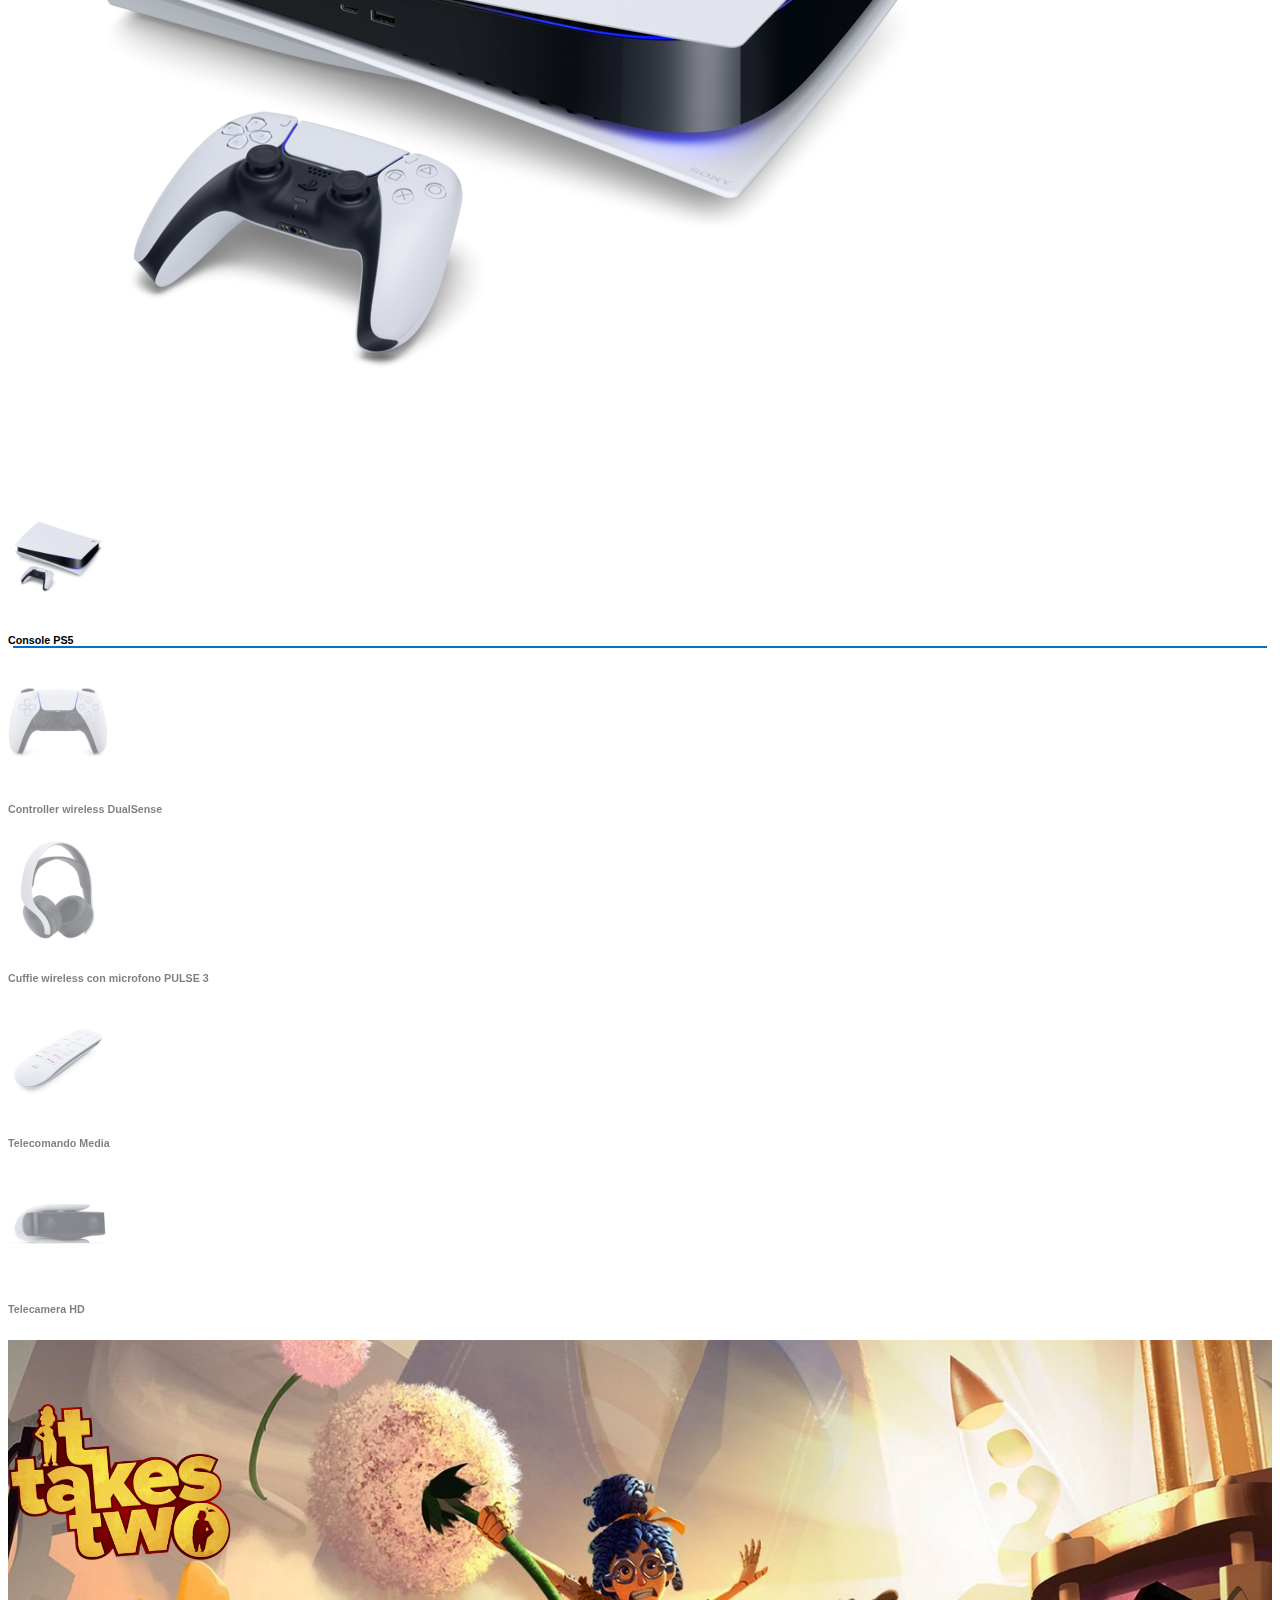
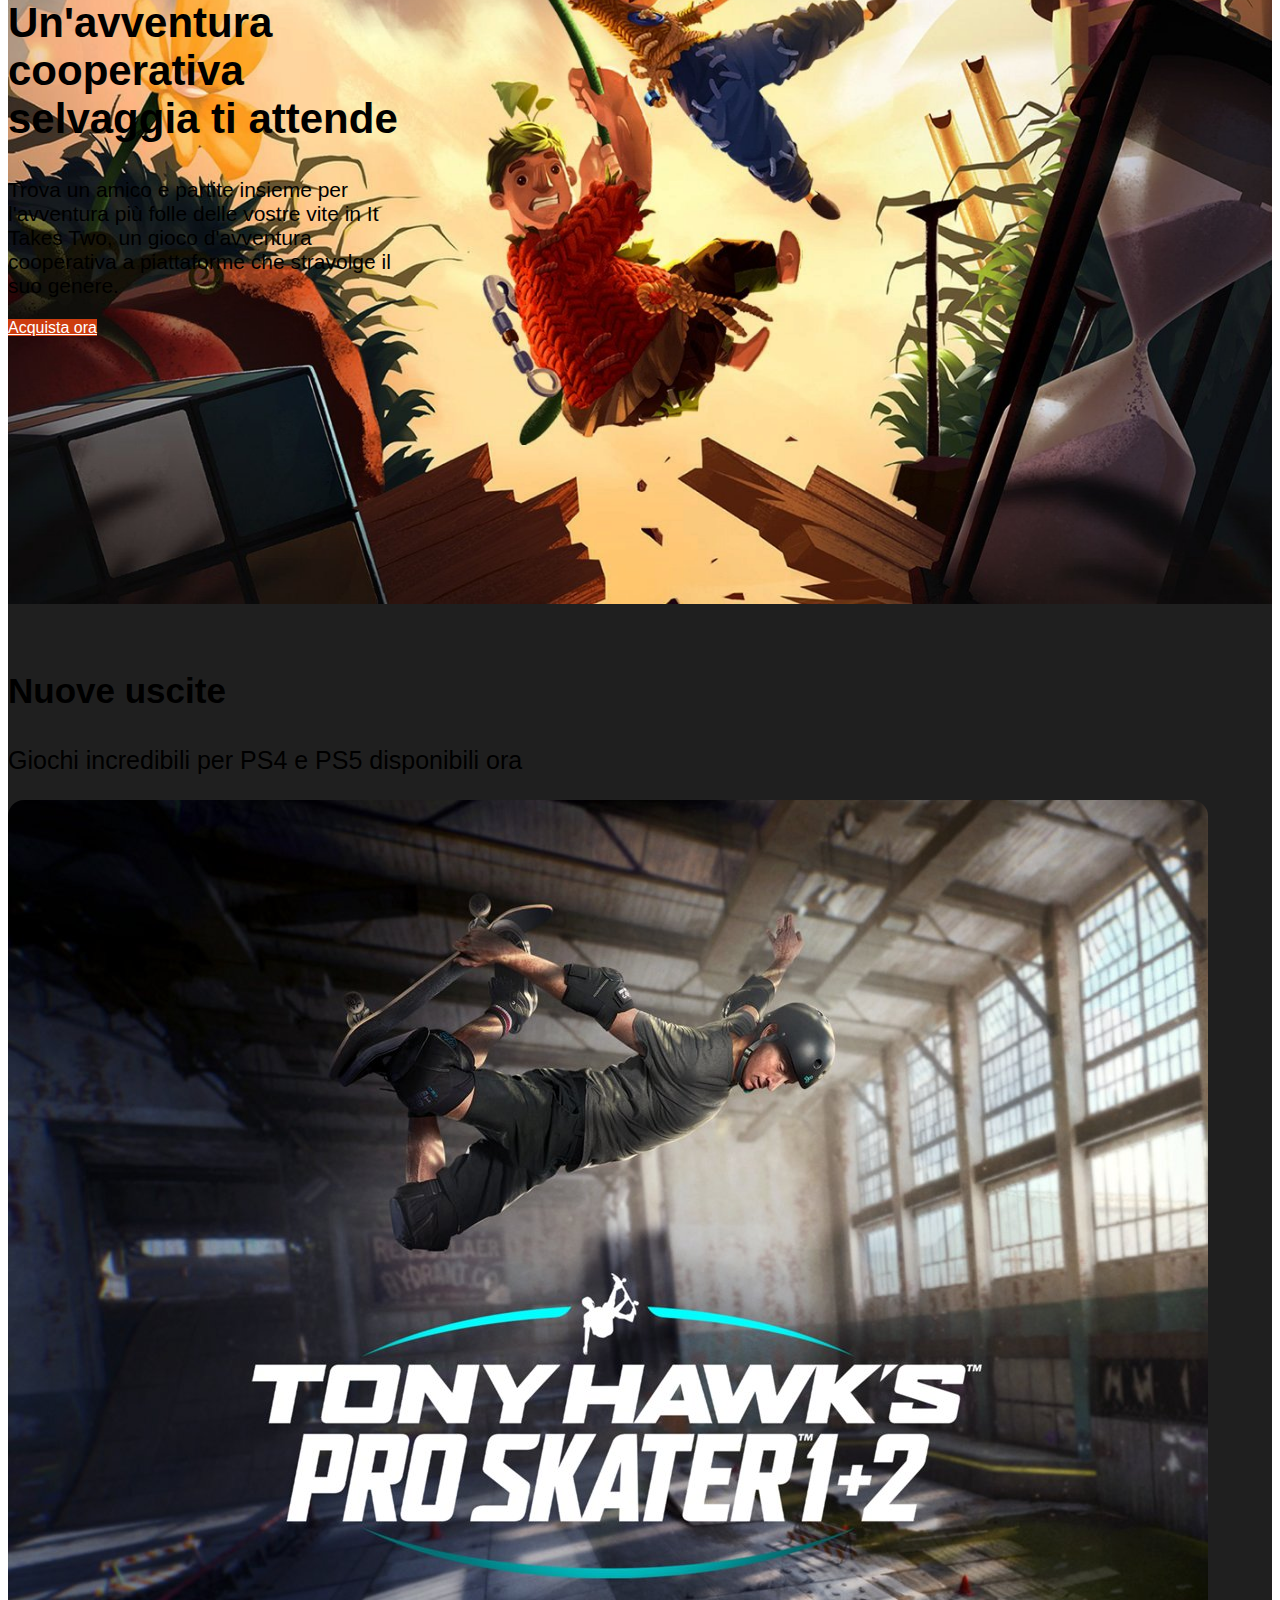
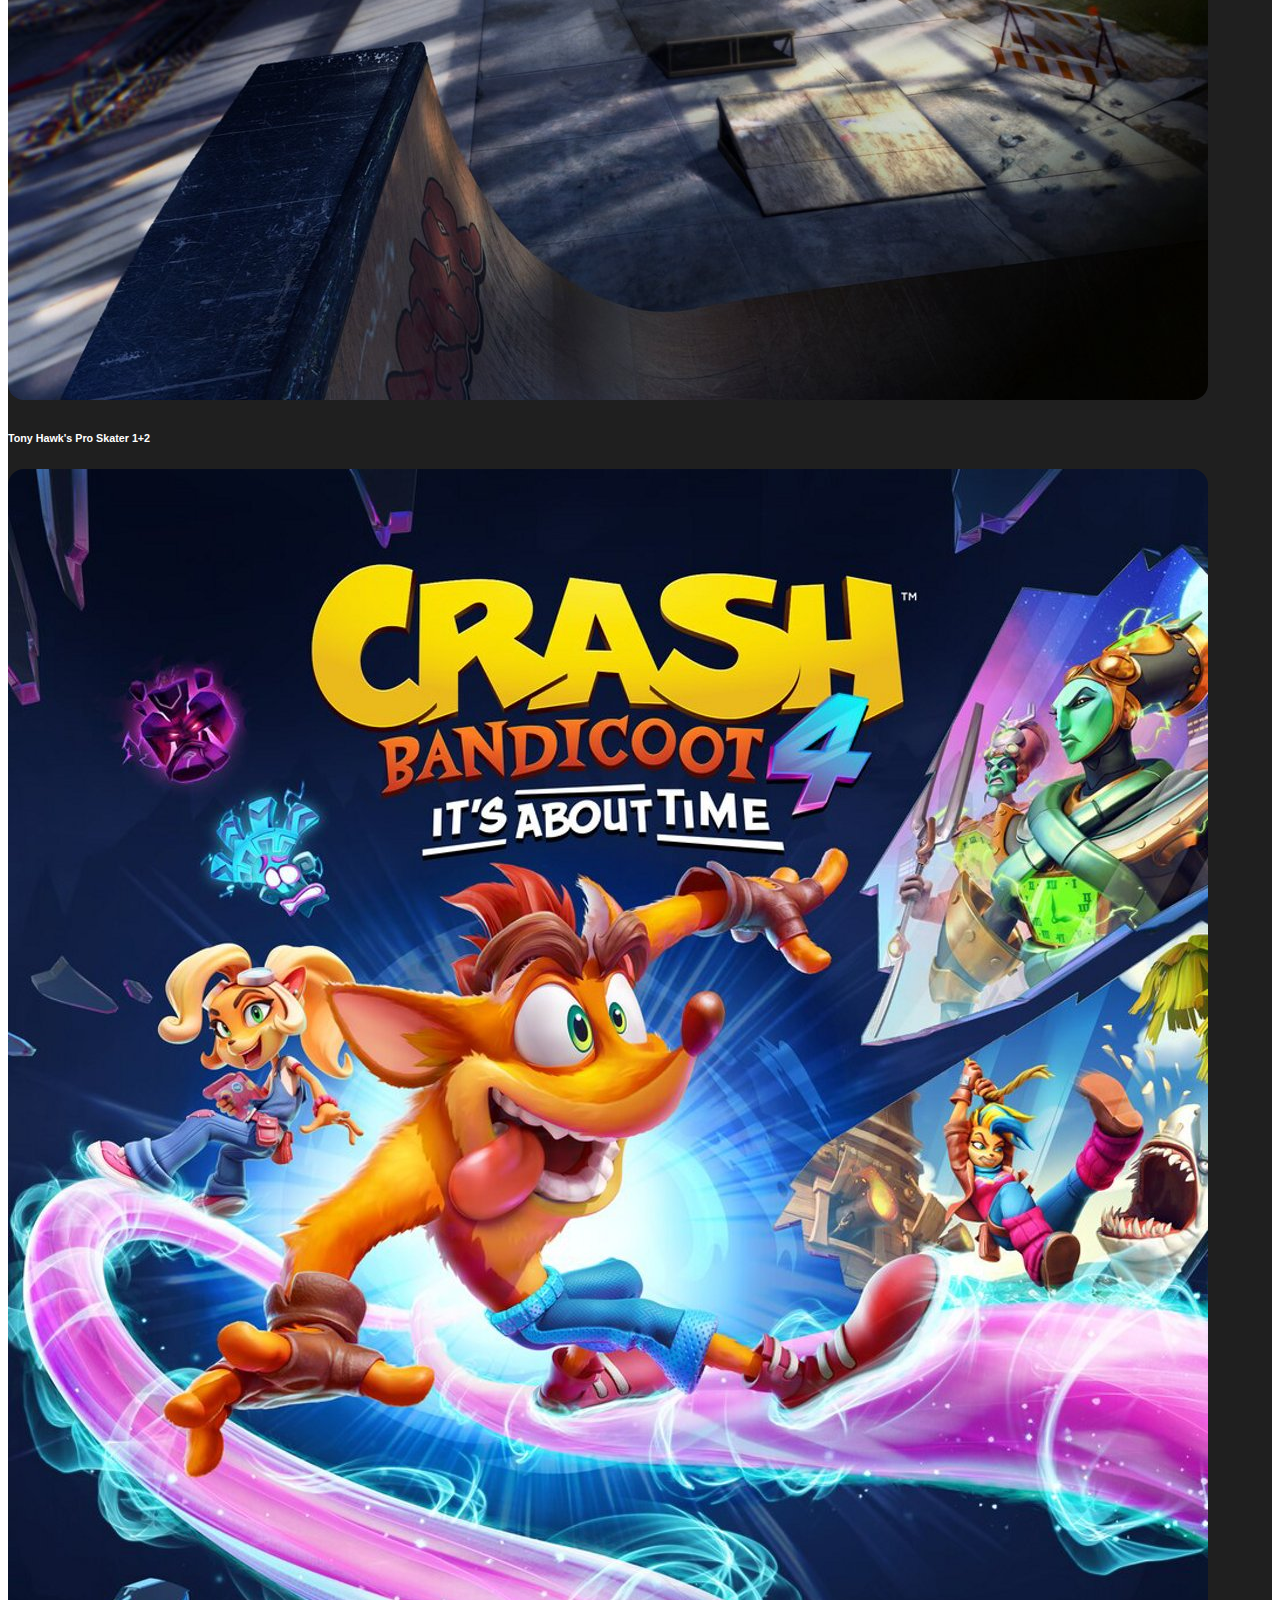
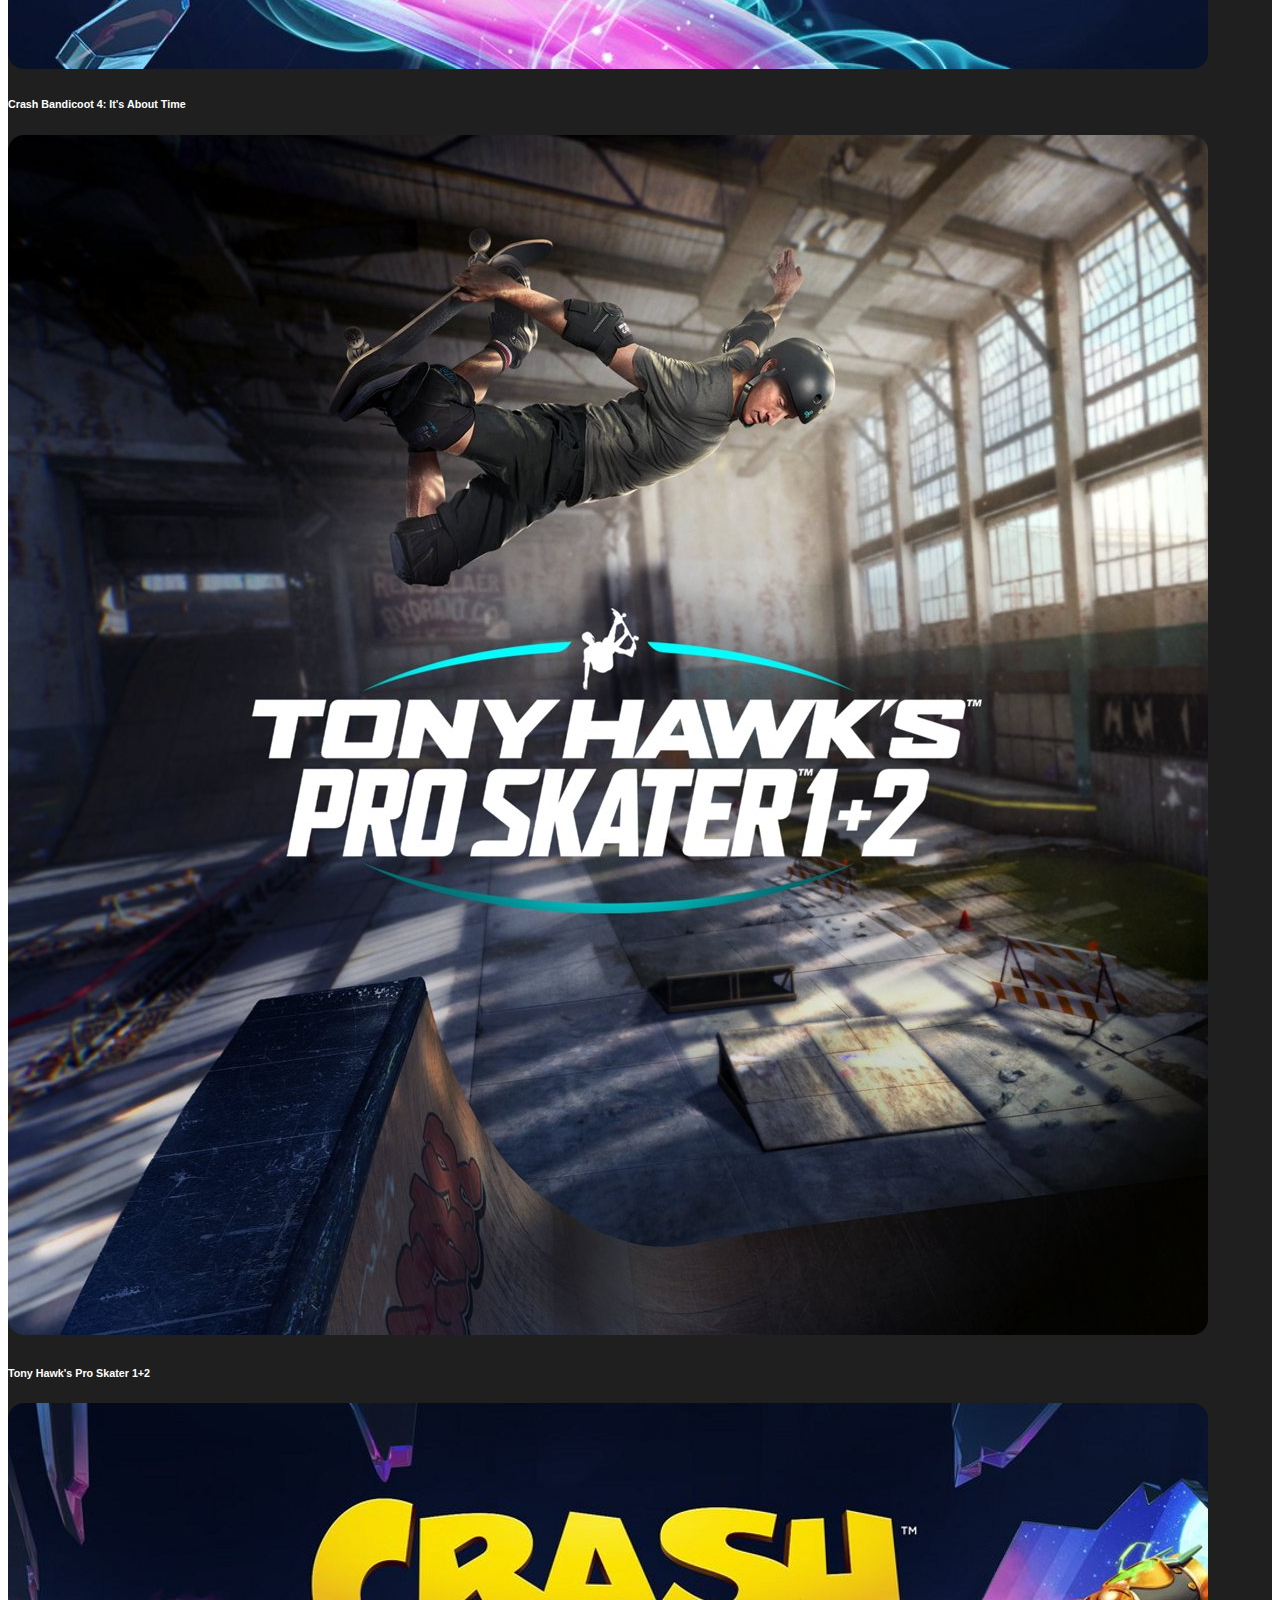
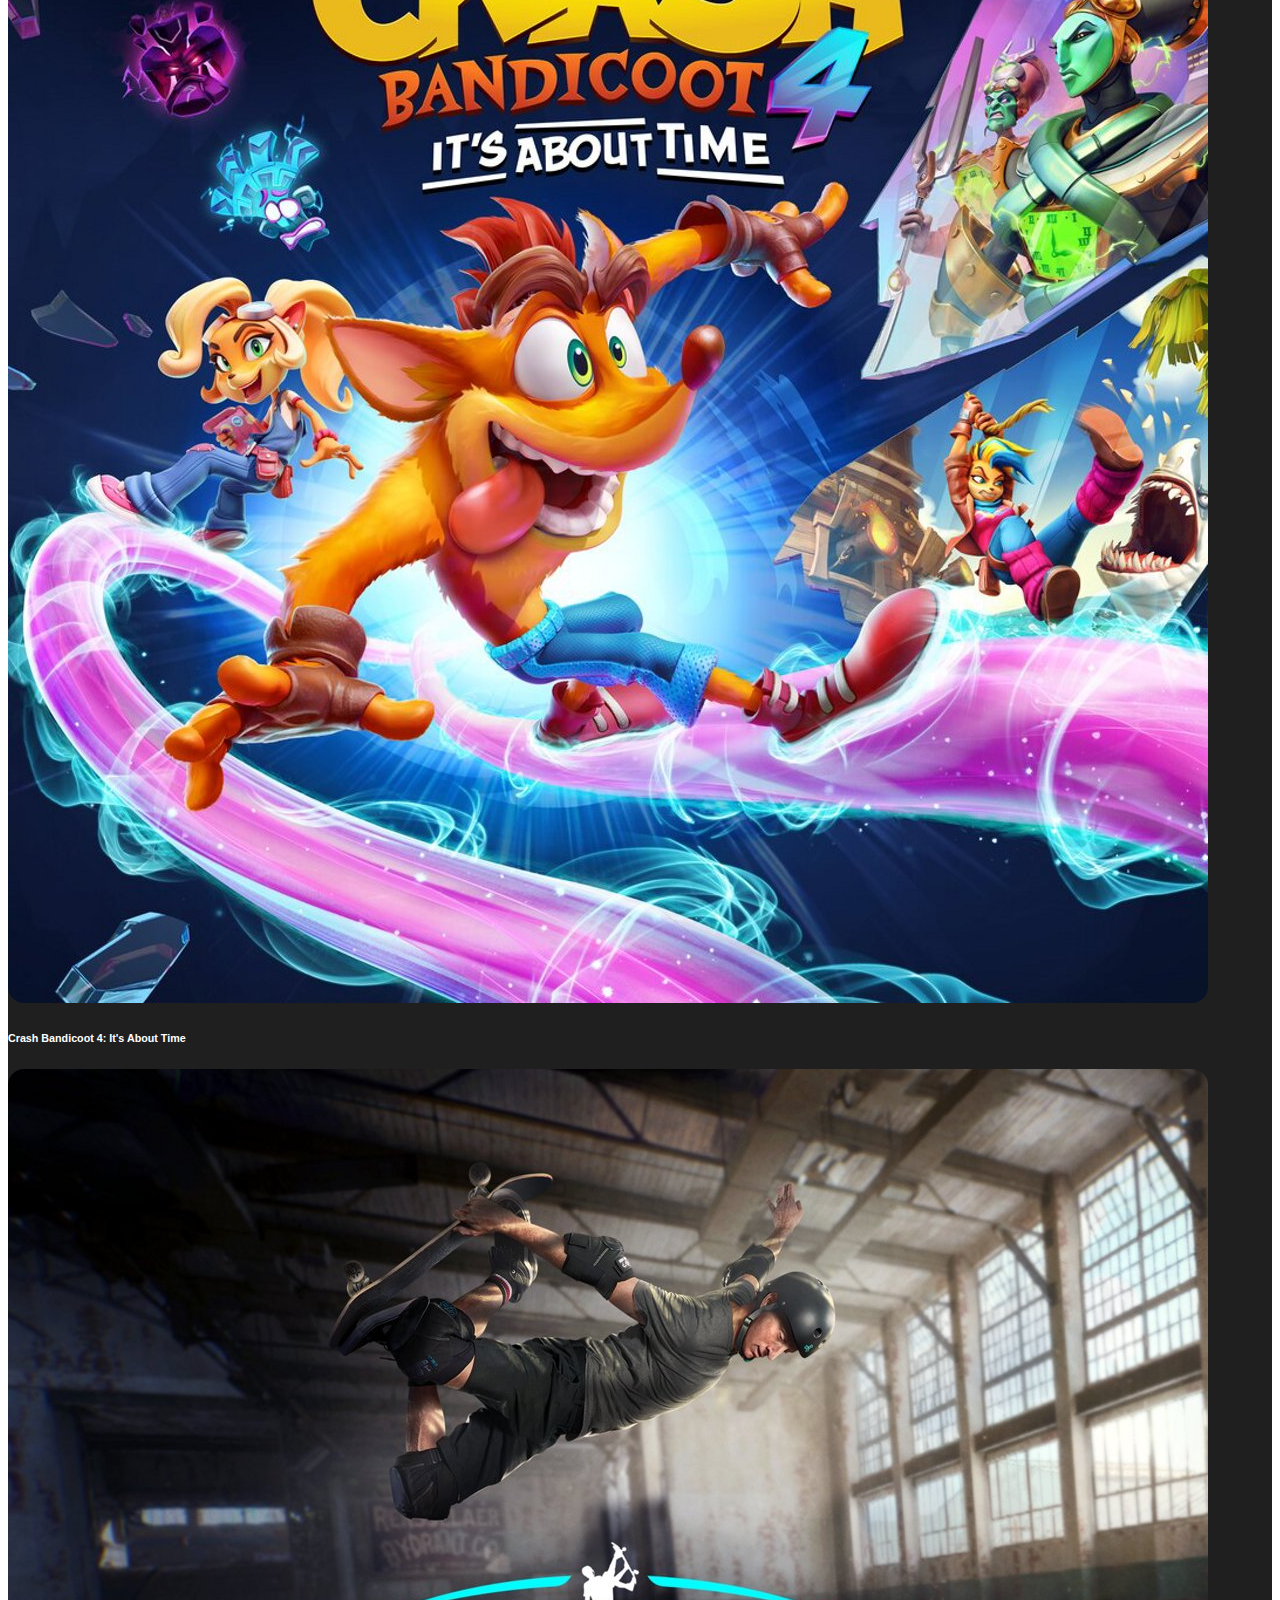
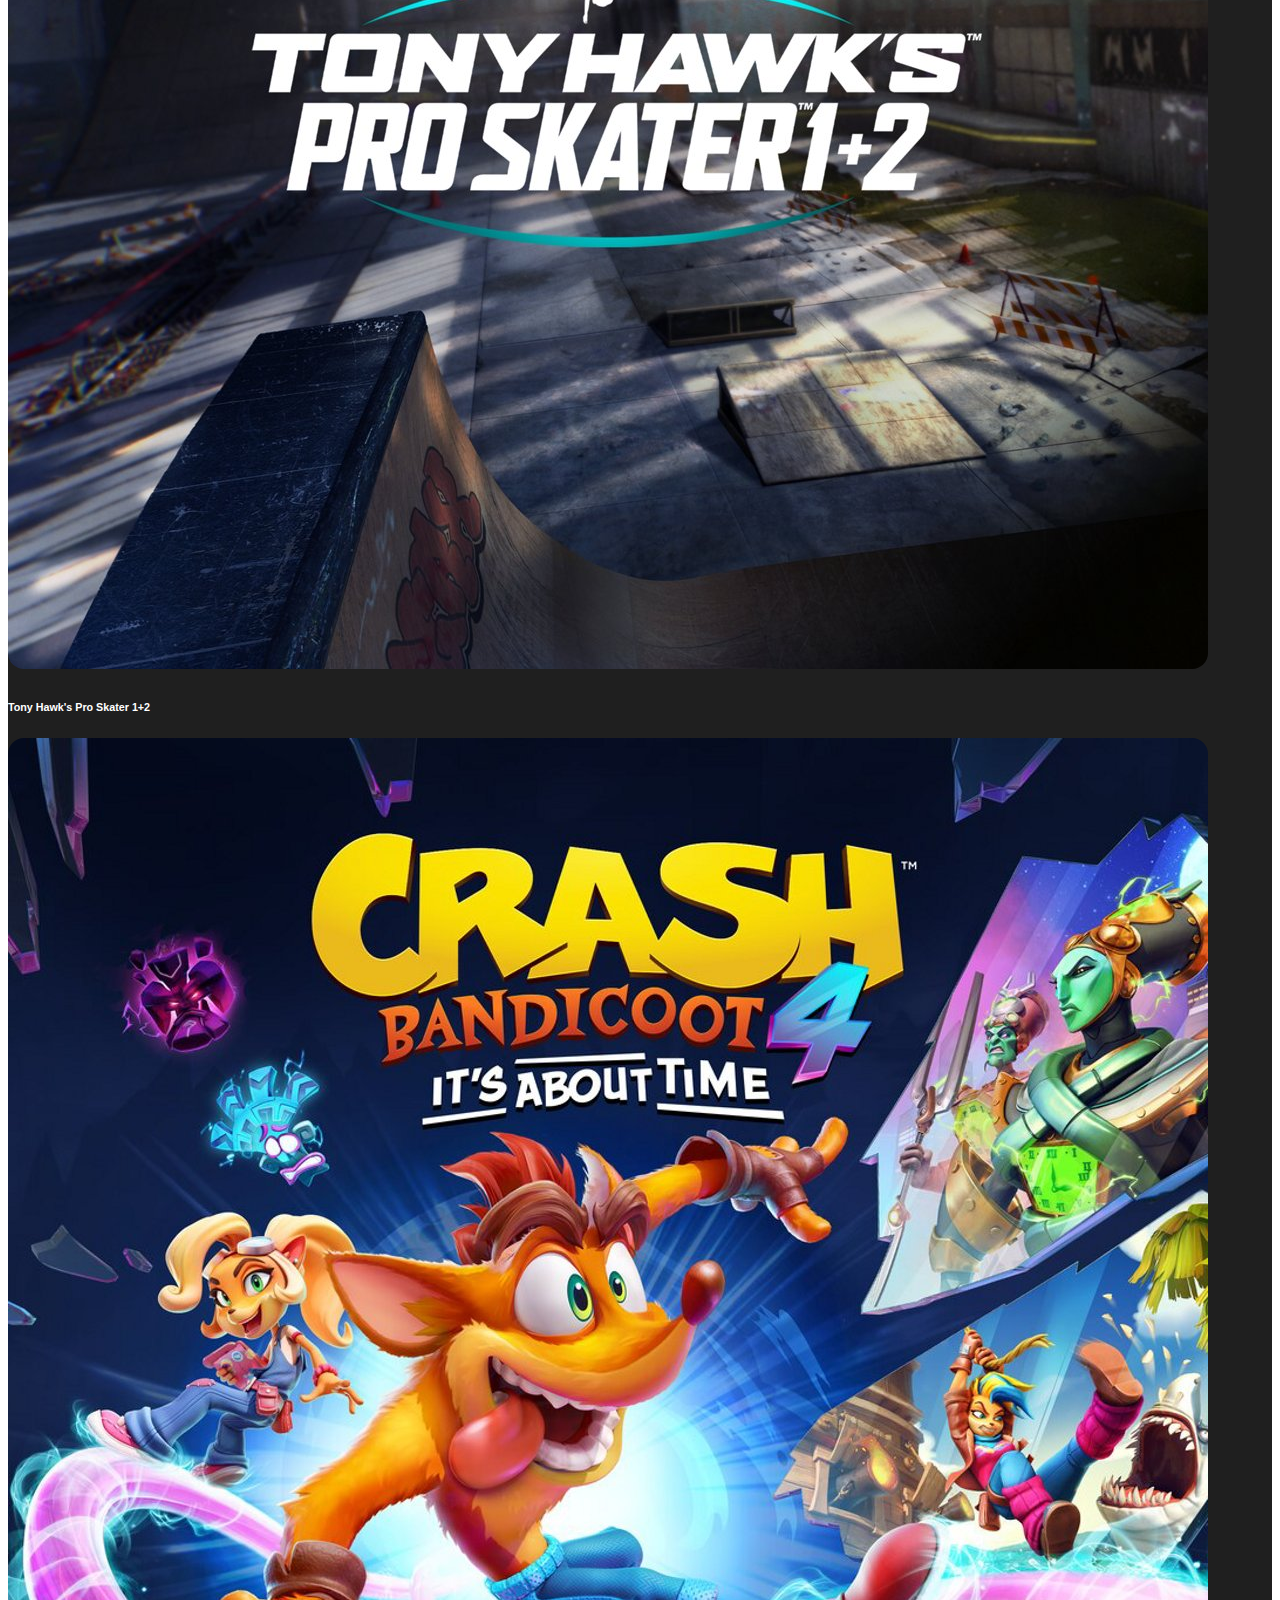
==== commit d2639533: "Bonus Playstation: Hover on play5 thumbs" ====
--- a/bonus/index.html
+++ b/bonus/index.html
@@ -91,35 +91,41 @@
         <!-- /.jumbotron -->
         <div class="carosel py-5">
             <div class="container">
-                <div class="row row-cols-2 row-cols-sm-3 row-cols-lg-6 gy-3">
-                    <div class="col">
-                        <div class="game rounded-5 border-primary border border-2 p-1">
-                            <a href=""><img src="./assets/img/returnal-listing-thumb-01-ps5.jpg" class="rounded-5" alt=""></a>
-                        </div>
-                    </div>
-                    <div class="col">
-                        <div class="game">
-                            <a href="#"><img src="./assets/img/ratchet-and-clank-rift-apart-keyart.jpg" class="rounded-5" alt=""></a>
-                        </div>
-                    </div>
-                    <div class="col">
-                        <div class="game">
-                            <a href="#"><img src="./assets/img/returnal-listing-thumb-01-ps5.jpg" class="rounded-5" alt=""></a>
-                        </div>
-                    </div>
-                    <div class="col">
-                        <div class="game">
-                            <a href="#"><img src="./assets/img/ratchet-and-clank-rift-apart-keyart.jpg" class="rounded-5" alt=""></a>
-                        </div>
-                    </div>
-                    <div class="col">
-                        <div class="game">
-                            <a href="#"><img src="./assets/img/returnal-listing-thumb-01-ps5.jpg" class="rounded-5" alt=""></a>
-                        </div>
-                    </div>
-                    <div class="col">
-                        <div class="game">
-                            <a href="#"><img src="./assets/img/ratchet-and-clank-rift-apart-keyart.jpg" class="rounded-5" alt=""></a>
+                <div class="row row-cols-2 row-cols-sm-3 row-cols-lg-6 gy-5">
+                    <div class="col">
+                        <div class="game">
+                            <a href="#"><img src="./assets/img/returnal-listing-thumb-01-ps5.jpg" alt=""
+                                    class="rounded-5 border-primary border border-2 p-1"></a>
+                        </div>
+                    </div>
+                    <div class="col">
+                        <div class="game">
+                            <a href="#"><img src="./assets/img/ratchet-and-clank-rift-apart-keyart.jpg"
+                                    class="rounded-5" alt=""></a>
+                        </div>
+                    </div>
+                    <div class="col">
+                        <div class="game">
+                            <a href="#"><img src="./assets/img/returnal-listing-thumb-01-ps5.jpg" class="rounded-5"
+                                    alt=""></a>
+                        </div>
+                    </div>
+                    <div class="col">
+                        <div class="game">
+                            <a href="#"><img src="./assets/img/ratchet-and-clank-rift-apart-keyart.jpg"
+                                    class="rounded-5" alt=""></a>
+                        </div>
+                    </div>
+                    <div class="col">
+                        <div class="game">
+                            <a href="#"><img src="./assets/img/returnal-listing-thumb-01-ps5.jpg" class="rounded-5"
+                                    alt=""></a>
+                        </div>
+                    </div>
+                    <div class="col">
+                        <div class="game">
+                            <a href="#"><img src="./assets/img/ratchet-and-clank-rift-apart-keyart.jpg"
+                                    class="rounded-5" alt=""></a>
                         </div>
                     </div>
                 </div>
@@ -148,33 +154,49 @@
                 </div>
                 <div class="row row-cols-3 row-cols-md-5">
                     <div class="col active">
-                        <div class="play5_thumb active">
-                            <a href="#"><img src="./assets/img/playstation-5-thumb.png" alt="">
-                                <h6 class="my-2">Console PS5</h6></a>
-                        </div>
-                    </div>
-                    <div class="col">
-                        <div class="play5_thumb opacity">
-                            <a href="#"><img src="./assets/img/joypad-thumb.png" alt="">
-                                <h6 class="my-2">Controller wireless DualSense<i class="fas fa-trademark"></i></h6></a>
-                        </div>
-                    </div>
-                    <div class="col">
-                        <div class="play5_thumb opacity">
-                            <a href="#"><img src="./assets/img/headset-thumb.png" alt="">
-                                <h6 class="my-2">Cuffie wireless con microfono PULSE 3<i class="fas fa-trademark"></i></h6></a>
-                        </div>
-                    </div>
-                    <div class="col">
-                        <div class="play5_thumb opacity">
-                            <a href="#"><img src="./assets/img/remote-thumb.png" alt="">
-                                <h6 class="my-2">Telecomando Media</h6></a>
-                        </div>
-                    </div>
-                    <div class="col">
-                        <div class="play5_thumb opacity">
-                            <a href="#"><img src="./assets/img/camera-thumb.jpg" alt="">
-                                <h6 class="my-2">Telecamera HD</h6></a>
+                        <div class="play5_thumb">
+                            <div class="thumb_details">
+                                <a href="#"><img src="./assets/img/playstation-5-thumb.png" alt="">
+                                    <h6 class="my-2">Console PS5</h6>
+                                </a>
+                            </div>
+                        </div>
+                    </div>
+                    <div class="col opacity">
+                        <div class="play5_thumb">
+                            <div class="thumb_details">
+                                <a href="#"><img src="./assets/img/joypad-thumb.png" alt="">
+                                    <h6 class="my-2">Controller wireless DualSense<i class="fas fa-trademark"></i></h6>
+                                </a>
+                            </div>
+                        </div>
+                    </div>
+                    <div class="col opacity">
+                        <div class="play5_thumb">
+                            <div class="thumb_details">
+                                <a href="#"><img src="./assets/img/headset-thumb.png" alt="">
+                                    <h6 class="my-2">Cuffie wireless con microfono PULSE 3<i
+                                            class="fas fa-trademark"></i></h6>
+                                </a>
+                            </div>
+                        </div>
+                    </div>
+                    <div class="col opacity">
+                        <div class="play5_thumb">
+                            <div class="thumb_details">
+                                <a href="#"><img src="./assets/img/remote-thumb.png" alt="">
+                                    <h6 class="my-2">Telecomando Media</h6>
+                                </a>
+                            </div>
+                        </div>
+                    </div>
+                    <div class="col opacity">
+                        <div class="play5_thumb">
+                            <div class="thumb_details">
+                                <a href="#"><img src="./assets/img/camera-thumb.jpg" alt="">
+                                    <h6 class="my-2">Telecamera HD</h6>
+                                </a>
+                            </div>
                         </div>
                     </div>
                 </div>
@@ -201,73 +223,91 @@
                     <div class="col">
                         <div class="img_release">
                             <a href="#"><img src="./assets/img/tony-hawks-pro-skater-1-2-store-art.jpg" alt="">
-                            <h6 class="pt-2">Tony Hawk's<i class="fas fa-trademark"></i> Pro Skater<i class="fas fa-trademark"></i> 1+2</h6></a>
-                        </div>
-                    </div>
-                    <div class="col">
-                        <div class="img_release">
-                            <a href="#"><img src="./assets/img/crash-bandicoot-4-its-about-time-store-art.jpg" alt="">
-                            <h6 class="pt-2">Crash Bandicoot 4: It's About Time</h6></a>
-                        </div>
-                    </div>
-                    <div class="col">
-                        <div class="img_release">
-                            <a href="#"><img src="./assets/img/tony-hawks-pro-skater-1-2-store-art.jpg" alt="">
-                            <h6 class="pt-2">Tony Hawk's<i class="fas fa-trademark"></i> Pro Skater<i class="fas fa-trademark"></i> 1+2</h6></a>
-                        </div>
-                    </div>
-                    <div class="col">
-                        <div class="img_release">
-                            <a href="#"><img src="./assets/img/crash-bandicoot-4-its-about-time-store-art.jpg" alt="">
-                            <h6 class="pt-2">Crash Bandicoot 4: It's About Time</h6></a>
-                        </div>
-                    </div>
-                    <div class="col">
-                        <div class="img_release">
-                            <a href="#"><img src="./assets/img/tony-hawks-pro-skater-1-2-store-art.jpg" alt="">
-                            <h6 class="pt-2">Tony Hawk's<i class="fas fa-trademark"></i> Pro Skater<i class="fas fa-trademark"></i> 1+2</h6></a>
-                        </div>
-                    </div>
-                    <div class="col">
-                        <div class="img_release">
-                            <a href="#"><img src="./assets/img/crash-bandicoot-4-its-about-time-store-art.jpg" alt="">
-                            <h6 class="pt-2">Crash Bandicoot 4: It's About Time</h6></a>
-                        </div>
-                    </div>
-                    <div class="col">
-                        <div class="img_release">
-                            <a href="#"><img src="./assets/img/tony-hawks-pro-skater-1-2-store-art.jpg" alt="">
-                            <h6 class="pt-2">Tony Hawk's<i class="fas fa-trademark"></i> Pro Skater<i class="fas fa-trademark"></i> 1+2</h6></a>
-                        </div>
-                    </div>
-                    <div class="col">
-                        <div class="img_release">
-                            <a href="#"><img src="./assets/img/crash-bandicoot-4-its-about-time-store-art.jpg" alt="">
-                            <h6 class="pt-2">Crash Bandicoot 4: It's About Time</h6></a>
-                        </div>
-                    </div>
-                    <div class="col">
-                        <div class="img_release">
-                            <a href="#"><img src="./assets/img/tony-hawks-pro-skater-1-2-store-art.jpg" alt="">
-                            <h6 class="pt-2">Tony Hawk's<i class="fas fa-trademark"></i> Pro Skater<i class="fas fa-trademark"></i> 1+2</h6></a>
-                        </div>
-                    </div>
-                    <div class="col">
-                        <div class="img_release">
-                            <a href="#"><img src="./assets/img/crash-bandicoot-4-its-about-time-store-art.jpg" alt="">
-                            <h6 class="pt-2">Crash Bandicoot 4: It's About Time</h6></a>
-                        </div>
-                    </div>
-                    <div class="col">
-                        <div class="img_release">
-                            <a href="#"><img src="./assets/img/tony-hawks-pro-skater-1-2-store-art.jpg" alt="">
-                            <h6 class="pt-2">Tony Hawk's<i class="fas fa-trademark"></i> Pro Skater<i class="fas fa-trademark"></i> 1+2</h6></a>
-                        </div>
-                    </div>
-                    <div class="col">
-                        <div class="img_release">
-                            <a href="#"><img src="./assets/img/crash-bandicoot-4-its-about-time-store-art.jpg" alt="">
-                            <h6 class="pt-2">Crash Bandicoot 4: It's About Time</h6></a>
+                                <h6 class="pt-2">Tony Hawk's<i class="fas fa-trademark"></i> Pro Skater<i
+                                        class="fas fa-trademark"></i> 1+2</h6>
+                            </a>
+                        </div>
+                    </div>
+                    <div class="col">
+                        <div class="img_release">
+                            <a href="#"><img src="./assets/img/crash-bandicoot-4-its-about-time-store-art.jpg" alt="">
+                                <h6 class="pt-2">Crash Bandicoot 4: It's About Time</h6>
+                            </a>
+                        </div>
+                    </div>
+                    <div class="col">
+                        <div class="img_release">
+                            <a href="#"><img src="./assets/img/tony-hawks-pro-skater-1-2-store-art.jpg" alt="">
+                                <h6 class="pt-2">Tony Hawk's<i class="fas fa-trademark"></i> Pro Skater<i
+                                        class="fas fa-trademark"></i> 1+2</h6>
+                            </a>
+                        </div>
+                    </div>
+                    <div class="col">
+                        <div class="img_release">
+                            <a href="#"><img src="./assets/img/crash-bandicoot-4-its-about-time-store-art.jpg" alt="">
+                                <h6 class="pt-2">Crash Bandicoot 4: It's About Time</h6>
+                            </a>
+                        </div>
+                    </div>
+                    <div class="col">
+                        <div class="img_release">
+                            <a href="#"><img src="./assets/img/tony-hawks-pro-skater-1-2-store-art.jpg" alt="">
+                                <h6 class="pt-2">Tony Hawk's<i class="fas fa-trademark"></i> Pro Skater<i
+                                        class="fas fa-trademark"></i> 1+2</h6>
+                            </a>
+                        </div>
+                    </div>
+                    <div class="col">
+                        <div class="img_release">
+                            <a href="#"><img src="./assets/img/crash-bandicoot-4-its-about-time-store-art.jpg" alt="">
+                                <h6 class="pt-2">Crash Bandicoot 4: It's About Time</h6>
+                            </a>
+                        </div>
+                    </div>
+                    <div class="col">
+                        <div class="img_release">
+                            <a href="#"><img src="./assets/img/tony-hawks-pro-skater-1-2-store-art.jpg" alt="">
+                                <h6 class="pt-2">Tony Hawk's<i class="fas fa-trademark"></i> Pro Skater<i
+                                        class="fas fa-trademark"></i> 1+2</h6>
+                            </a>
+                        </div>
+                    </div>
+                    <div class="col">
+                        <div class="img_release">
+                            <a href="#"><img src="./assets/img/crash-bandicoot-4-its-about-time-store-art.jpg" alt="">
+                                <h6 class="pt-2">Crash Bandicoot 4: It's About Time</h6>
+                            </a>
+                        </div>
+                    </div>
+                    <div class="col">
+                        <div class="img_release">
+                            <a href="#"><img src="./assets/img/tony-hawks-pro-skater-1-2-store-art.jpg" alt="">
+                                <h6 class="pt-2">Tony Hawk's<i class="fas fa-trademark"></i> Pro Skater<i
+                                        class="fas fa-trademark"></i> 1+2</h6>
+                            </a>
+                        </div>
+                    </div>
+                    <div class="col">
+                        <div class="img_release">
+                            <a href="#"><img src="./assets/img/crash-bandicoot-4-its-about-time-store-art.jpg" alt="">
+                                <h6 class="pt-2">Crash Bandicoot 4: It's About Time</h6>
+                            </a>
+                        </div>
+                    </div>
+                    <div class="col">
+                        <div class="img_release">
+                            <a href="#"><img src="./assets/img/tony-hawks-pro-skater-1-2-store-art.jpg" alt="">
+                                <h6 class="pt-2">Tony Hawk's<i class="fas fa-trademark"></i> Pro Skater<i
+                                        class="fas fa-trademark"></i> 1+2</h6>
+                            </a>
+                        </div>
+                    </div>
+                    <div class="col">
+                        <div class="img_release">
+                            <a href="#"><img src="./assets/img/crash-bandicoot-4-its-about-time-store-art.jpg" alt="">
+                                <h6 class="pt-2">Crash Bandicoot 4: It's About Time</h6>
+                            </a>
                         </div>
                     </div>
                 </div>
@@ -285,7 +325,8 @@
                             <a href="#"><img src="./assets/img/ps4-slim-homepage-image-block.jpg" alt=""></a>
                             <div class="play4_thumb_txt text-start">
                                 <h2>PlayStation 4</h2>
-                                <p class="p_gray p_size py-3">Giochi incredibili live su PS4, con 1 TB di spazio di archiviazione.</p>
+                                <p class="p_gray p_size py-3">Giochi incredibili live su PS4, con 1 TB di spazio di
+                                    archiviazione.</p>
                                 <a href="#" class="btn rounded-pill btn_custom_primary">Scopri di più</a>
                             </div>
                         </div>
@@ -295,7 +336,8 @@
                             <a href="#"><img src="./assets/img/double11-202010-tw-psvr.jpg" alt=""></a>
                             <div class="play4_thumb_txt text-start">
                                 <h2>PlayStation VR</h2>
-                                <p class="p_gray p_size py-3">Oltre 500 titoli ed esperienze di gioco. Scoprili tutti.</p>
+                                <p class="p_gray p_size py-3">Oltre 500 titoli ed esperienze di gioco. Scoprili tutti.
+                                </p>
                                 <a href="#" class="btn rounded-pill btn_custom_primary">Scopri di più</a>
                             </div>
                         </div>
@@ -305,7 +347,8 @@
                             <a href="#"><img src="./assets/img/dualshock-4-listing-thumb.jpg" alt=""></a>
                             <div class="play4_thumb_txt text-start">
                                 <h2>Accessori</h2>
-                                <p class="p_gray p_size py-3">Migliora la tua esperienza PS4 con una gamma di accessori ufficiali.</p>
+                                <p class="p_gray p_size py-3">Migliora la tua esperienza PS4 con una gamma di accessori
+                                    ufficiali.</p>
                                 <a href="#" class="btn rounded-pill btn_custom_primary">Scopri di più</a>
                             </div>
                         </div>
@@ -381,7 +424,8 @@
                 <div class="col">
                     <img src="./assets/img/ps-footer.svg" alt="" class="logo_bot">
                     <div class="language pt-5">
-                        <a href="#"><img src="./assets/img/language-globe.svg" alt="" class="globe me-3">Country / Region: Italy</a>
+                        <a href="#"><img src="./assets/img/language-globe.svg" alt="" class="globe me-3">Country /
+                            Region: Italy</a>
                     </div>
                 </div>
                 <div class="col">
@@ -419,7 +463,11 @@
                     <div class="sony_img">
                         <img src="./assets/img/sie-logo.svg" alt="">
                     </div>
-                    <p class="pt-2">Website<i class="fa-regular fa-copyright"></i>2021 Sony Interactive Entertainment Europe Limited. Tutti i contenuti, nomi dei giochi, nomi commerciali e/o di abbigliamento, marchi registrati, grafica e immagini associati sono marchi registrati e/o materiale protetto da copyright dei rispettivi proprietari. Tutti i diritti riservati. <a href="#" class="text-decoration-underline">Maggiori info</a></p>
+                    <p class="pt-2">Website<i class="fa-regular fa-copyright"></i>2021 Sony Interactive Entertainment
+                        Europe Limited. Tutti i contenuti, nomi dei giochi, nomi commerciali e/o di abbigliamento,
+                        marchi registrati, grafica e immagini associati sono marchi registrati e/o materiale protetto da
+                        copyright dei rispettivi proprietari. Tutti i diritti riservati. <a href="#"
+                            class="text-decoration-underline">Maggiori info</a></p>
                 </div>
             </div>
         </div>
--- a/bonus/assets/css/style.css
+++ b/bonus/assets/css/style.css
@@ -160,18 +160,30 @@
 .takes_two img {
     width: 60%;
 }
+.game img{
+    transition: margin 0.5s;
+}
+.game img:hover{
+    margin-top: -1.5rem;
+    margin-bottom: 1.5rem;
+}
 
 .play5_thumb h6{
     display: none;
 }
 
-.play5_thumb.active{
-    border-bottom: 2px solid var(--ps-primary_subtitle);
+.play5 .col.active{
+    box-shadow: 0px 7px 0 -5px var(--ps-primary_subtitle);
 }
 
 .play5_thumb a{
     color: var(--ps-darker);
     text-decoration: none;
+}
+
+.play5 .col:hover{
+    opacity: 1;
+    box-shadow: 0px 7px 0 -5px var(--ps-primary_subtitle);
 }
 
 .fa-trademark{
@@ -316,13 +328,6 @@
         font-size: 30px;
     }
 
-    .play5_thumb.active{
-        border-bottom: 0;
-    }
-
-    .col.active{
-        border-bottom: 2px solid var(--ps-primary_subtitle);
-    }
 
     .play5_thumb h6{
         display: block;
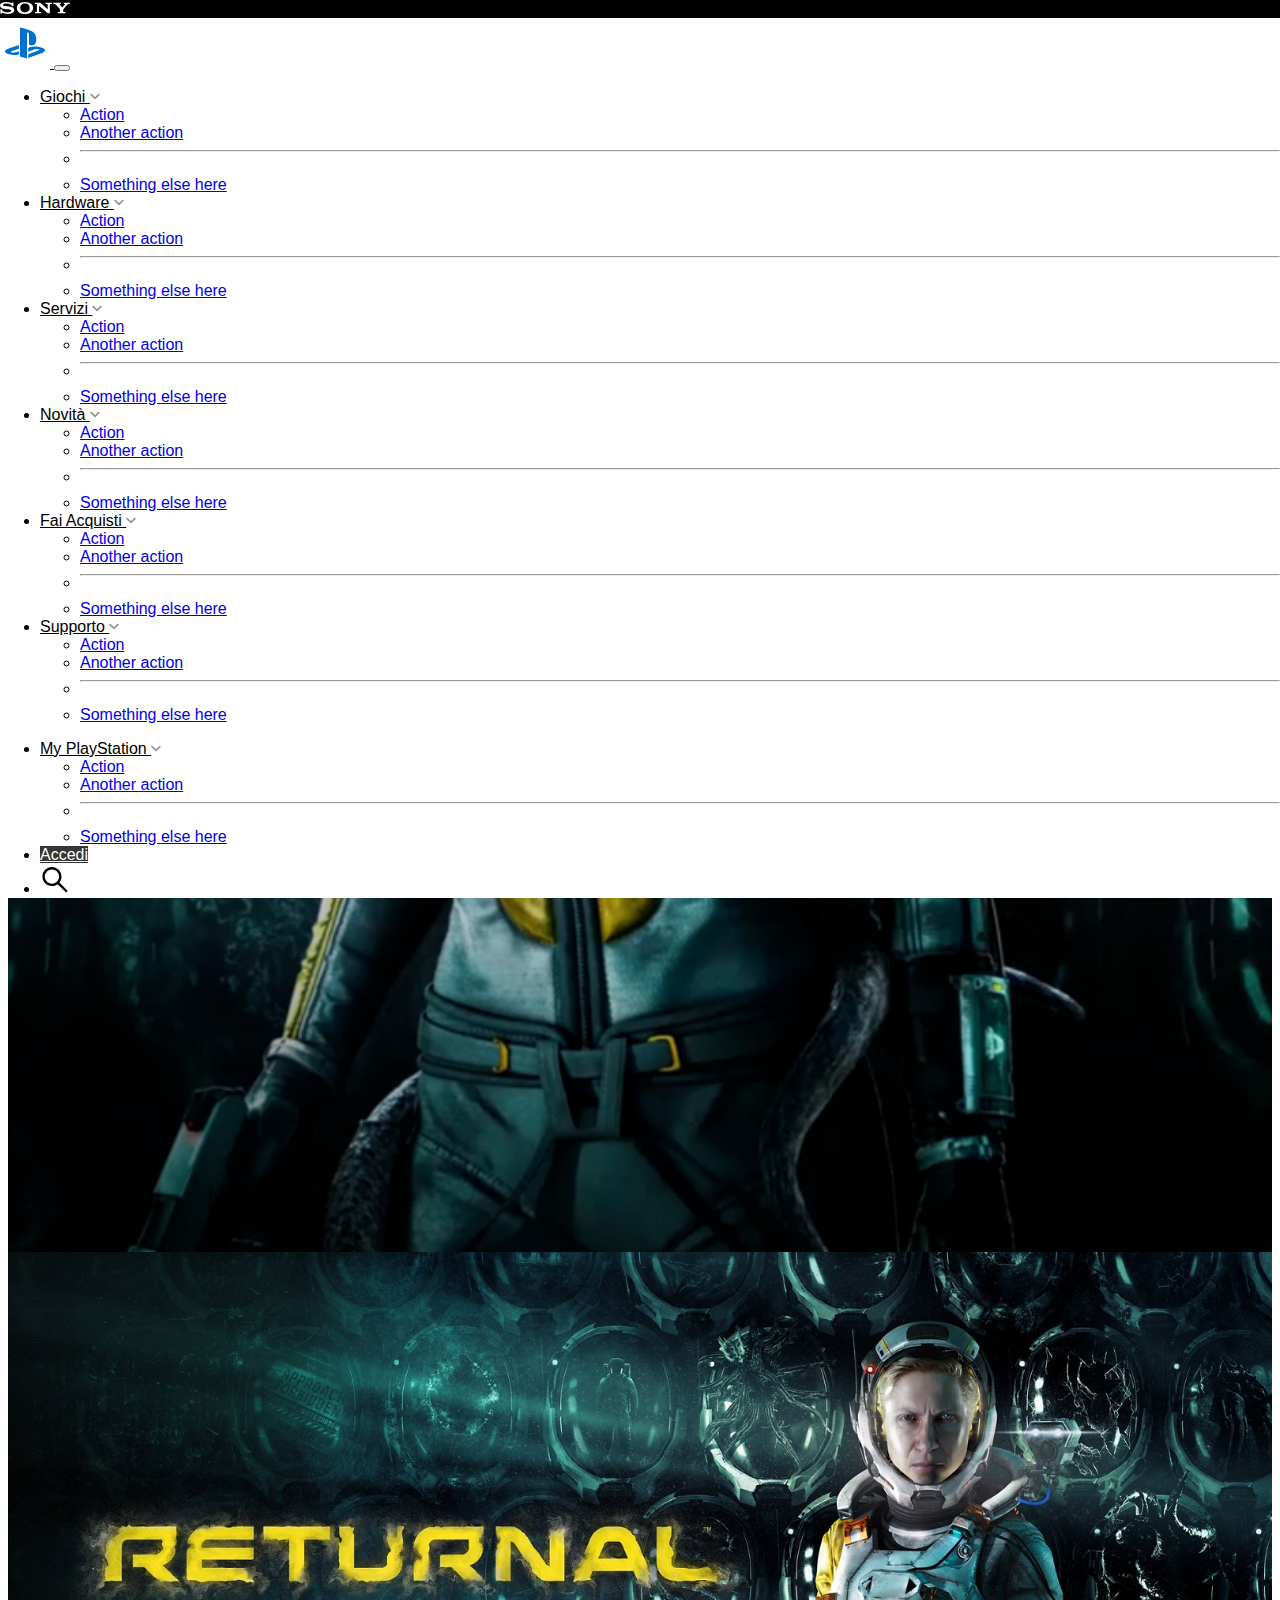
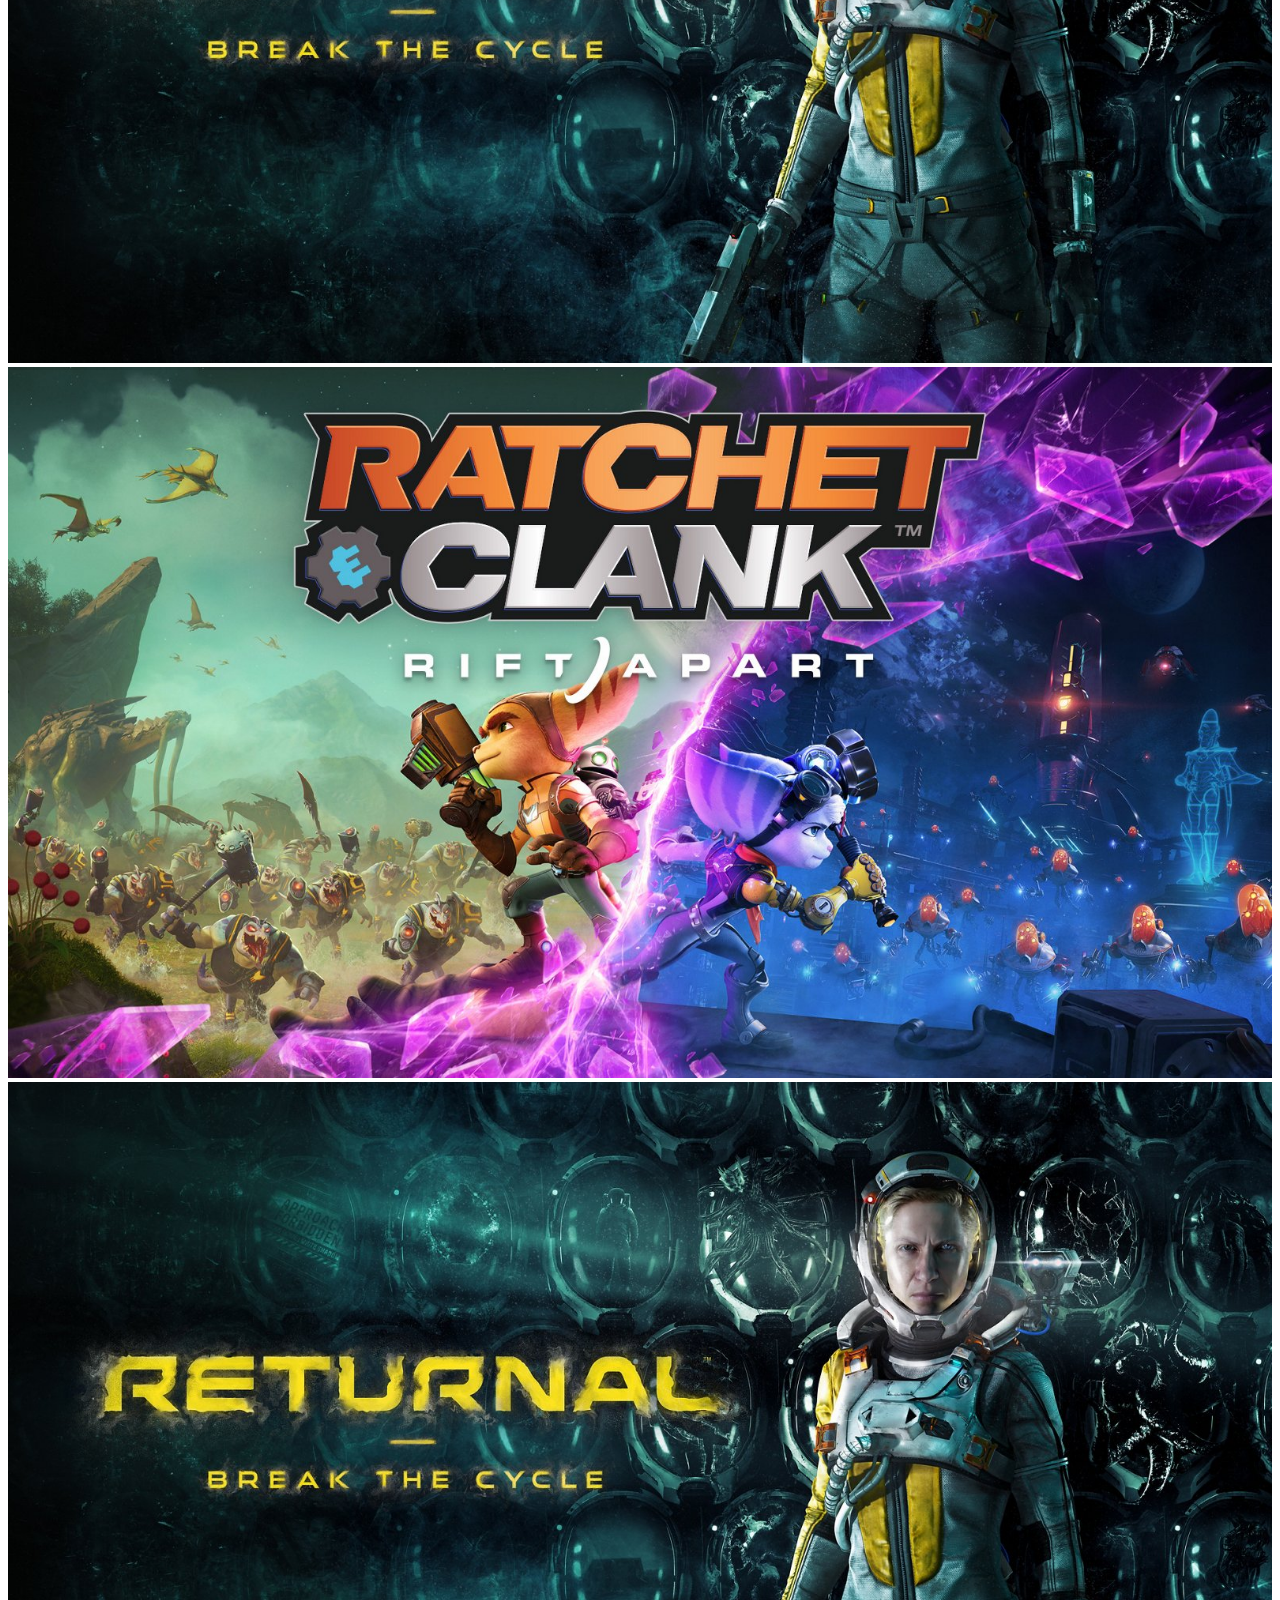
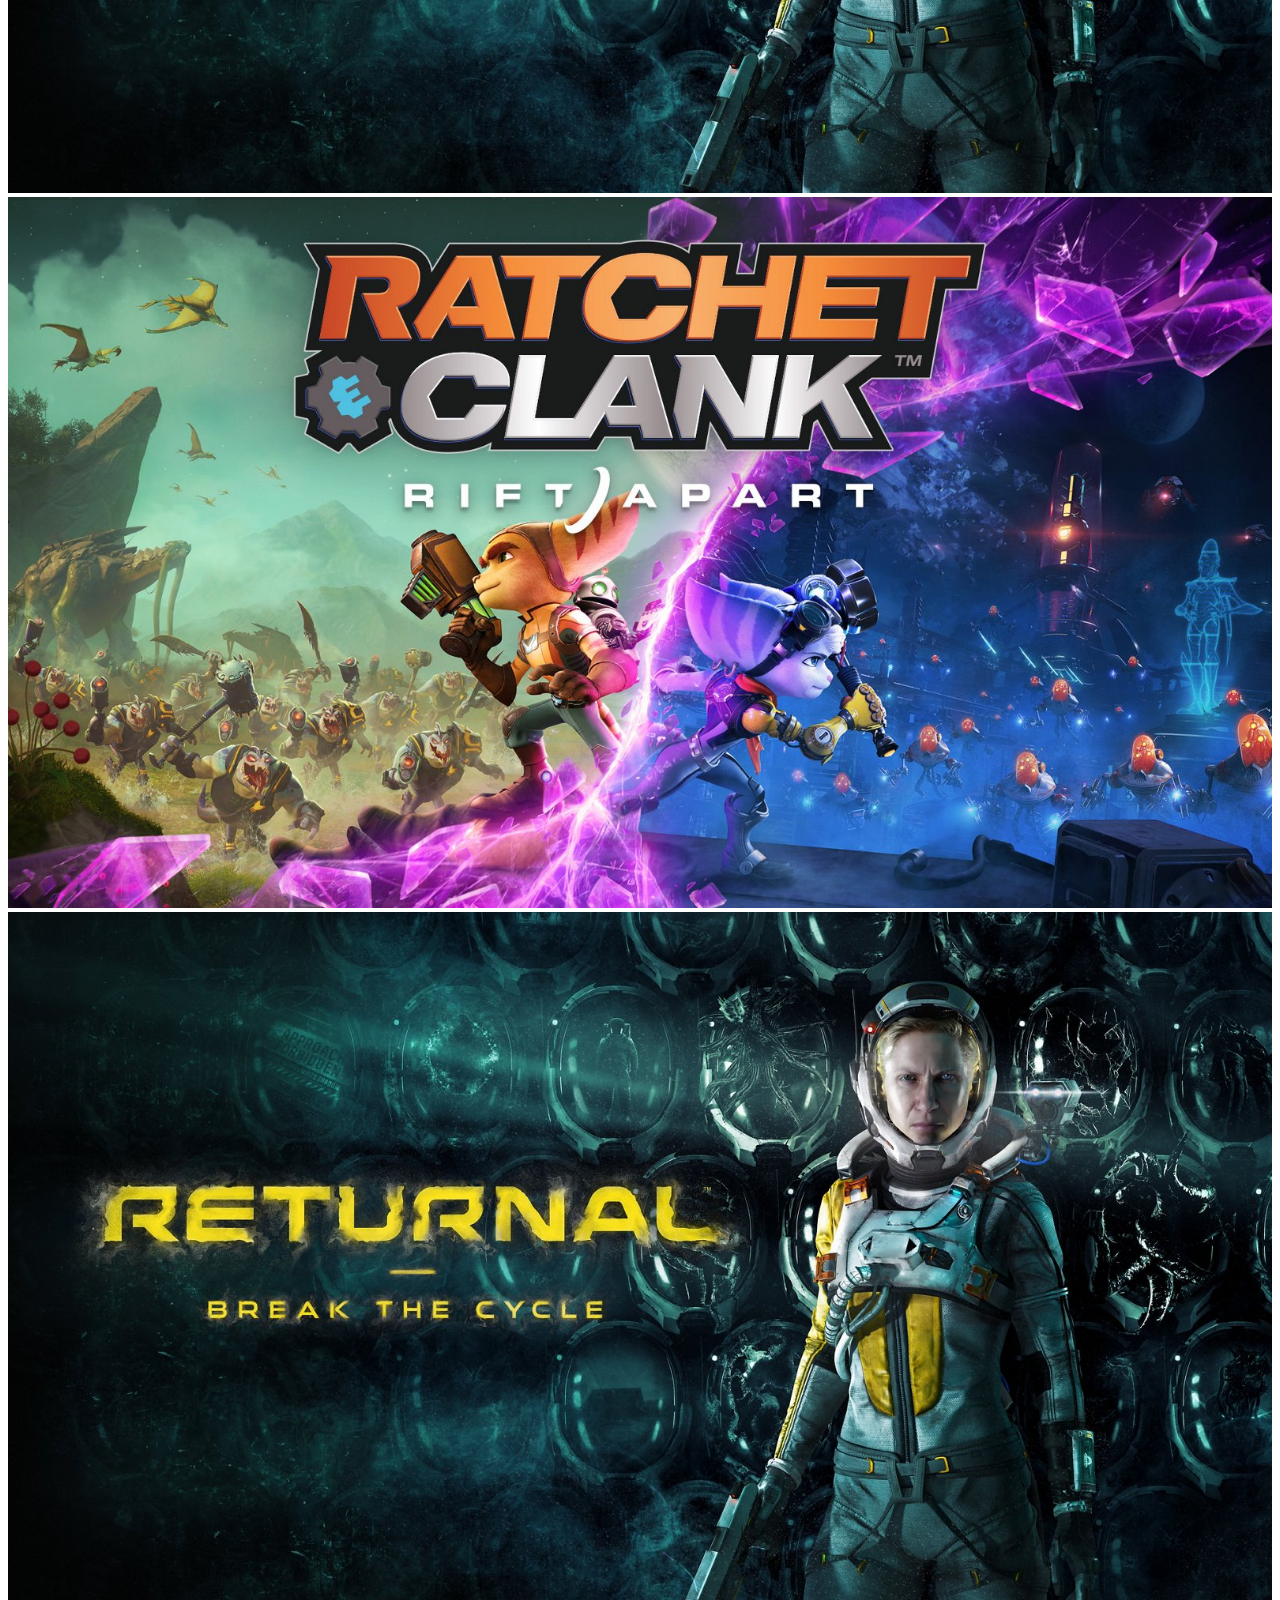
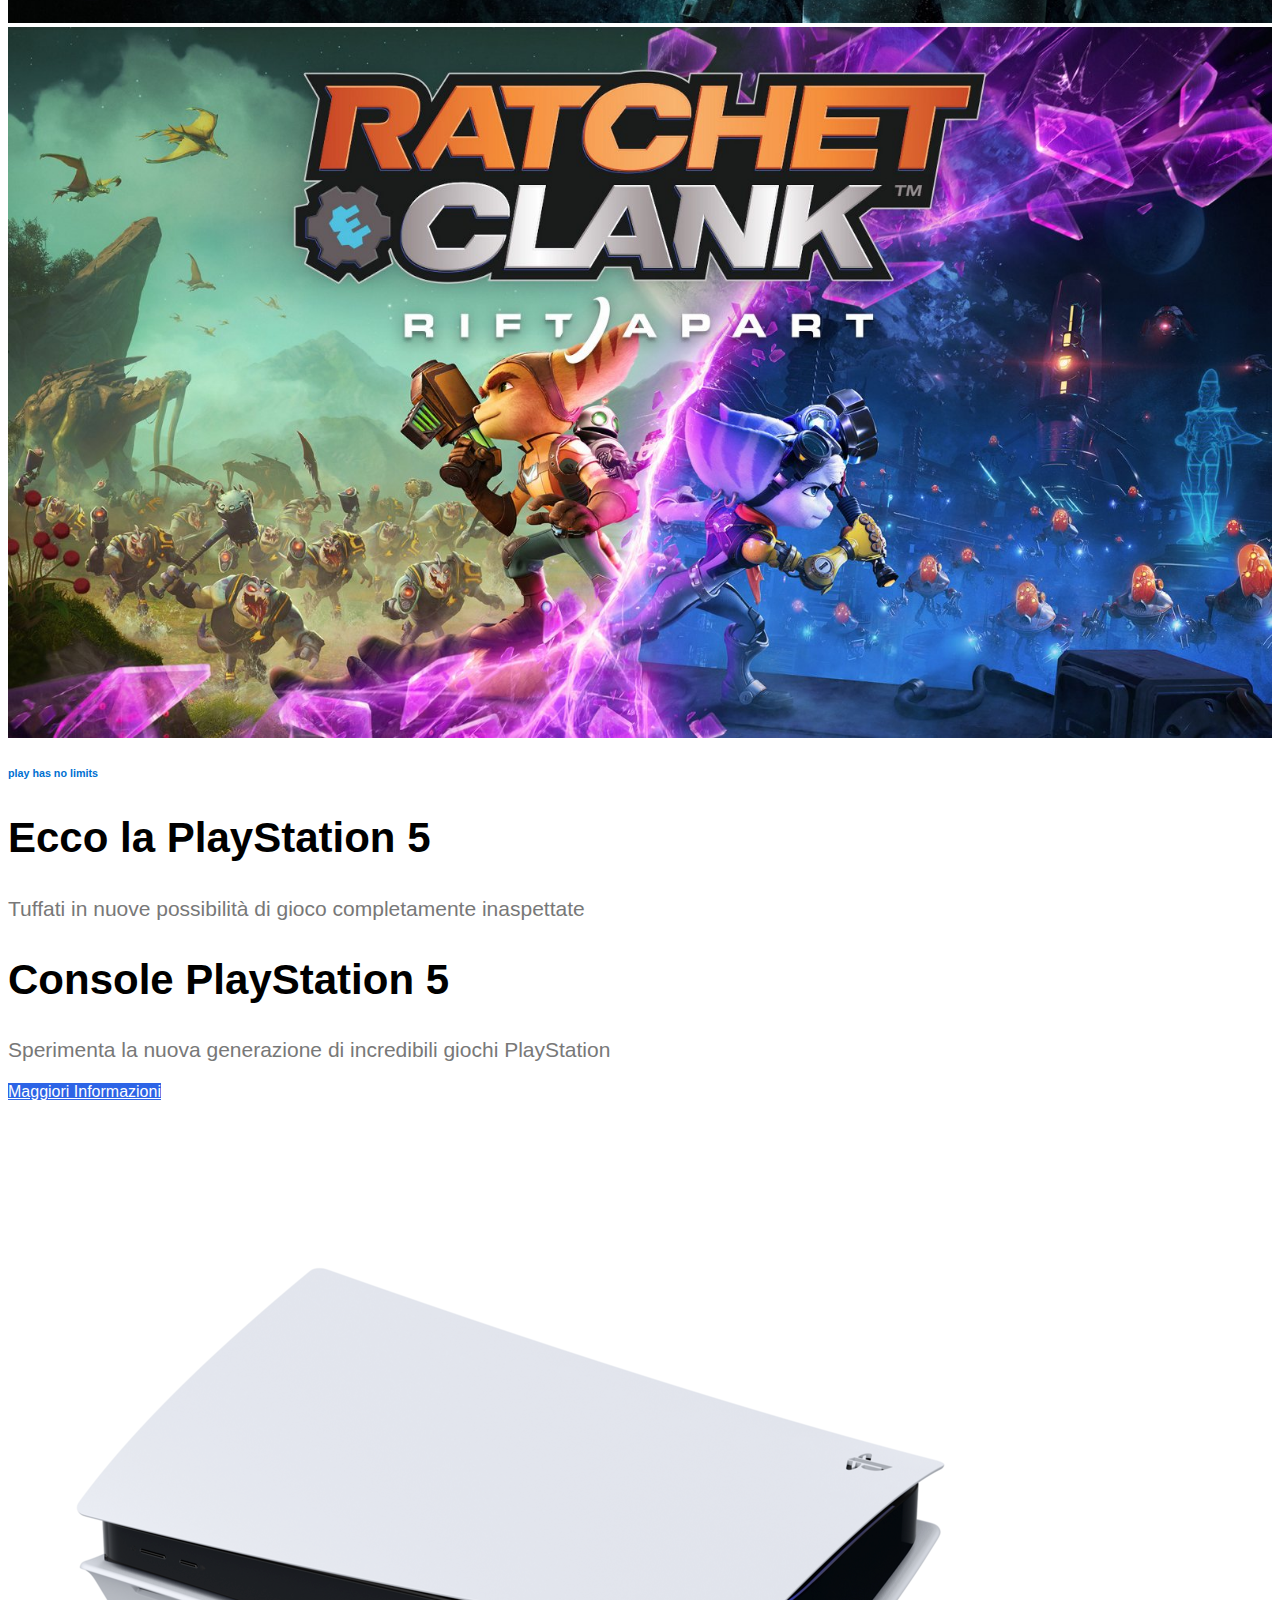
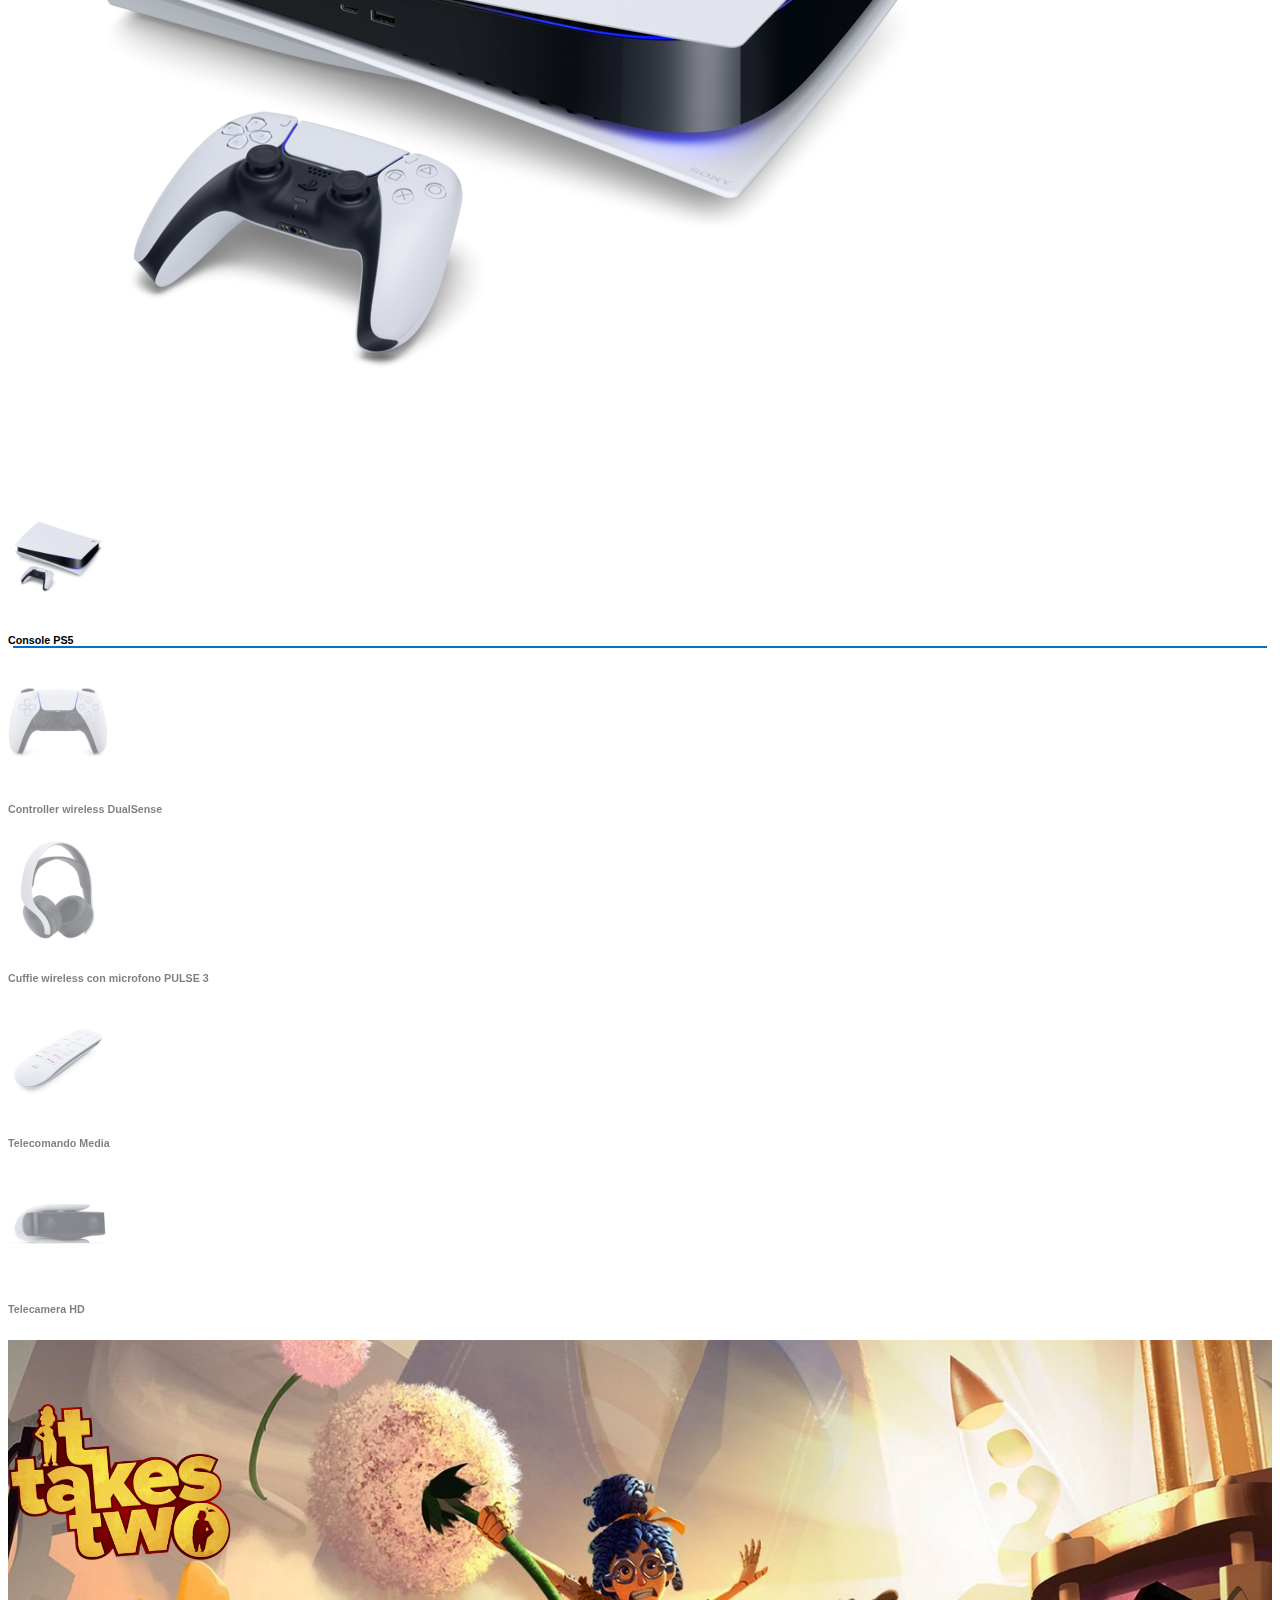
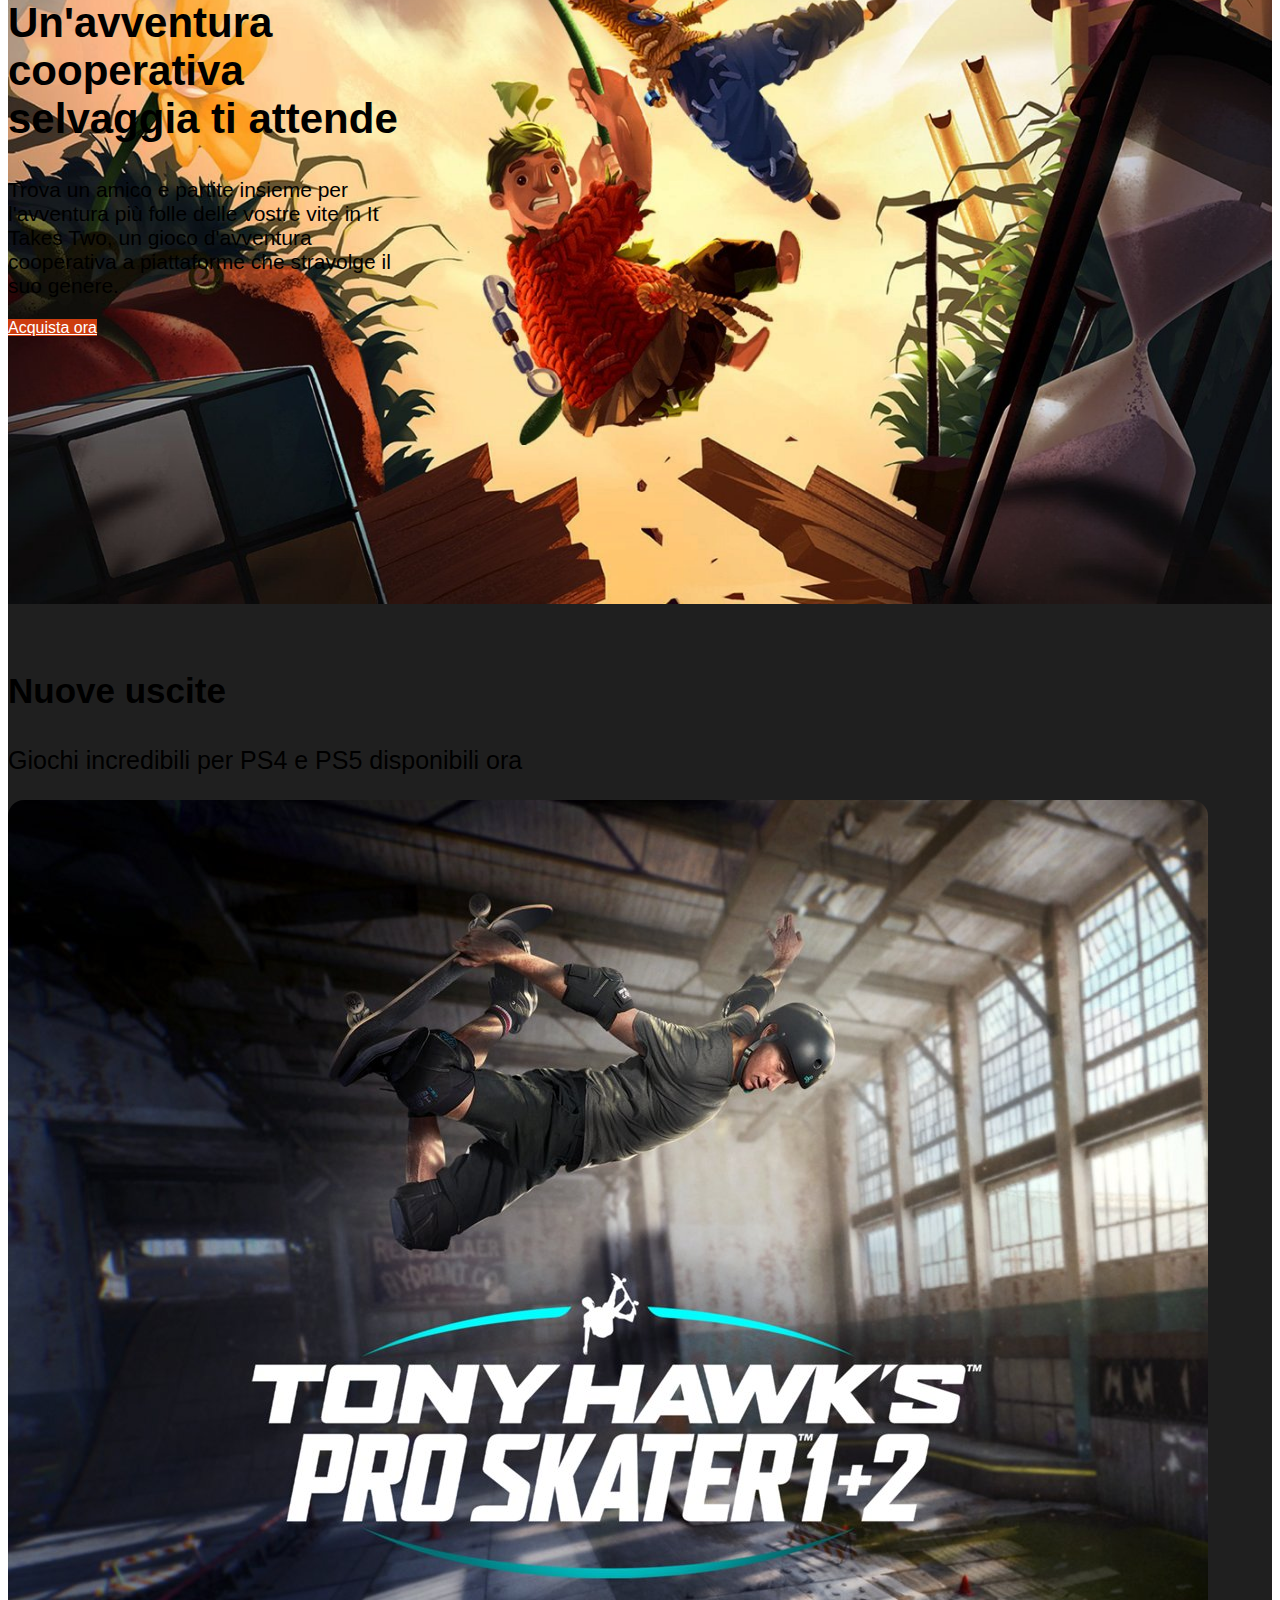
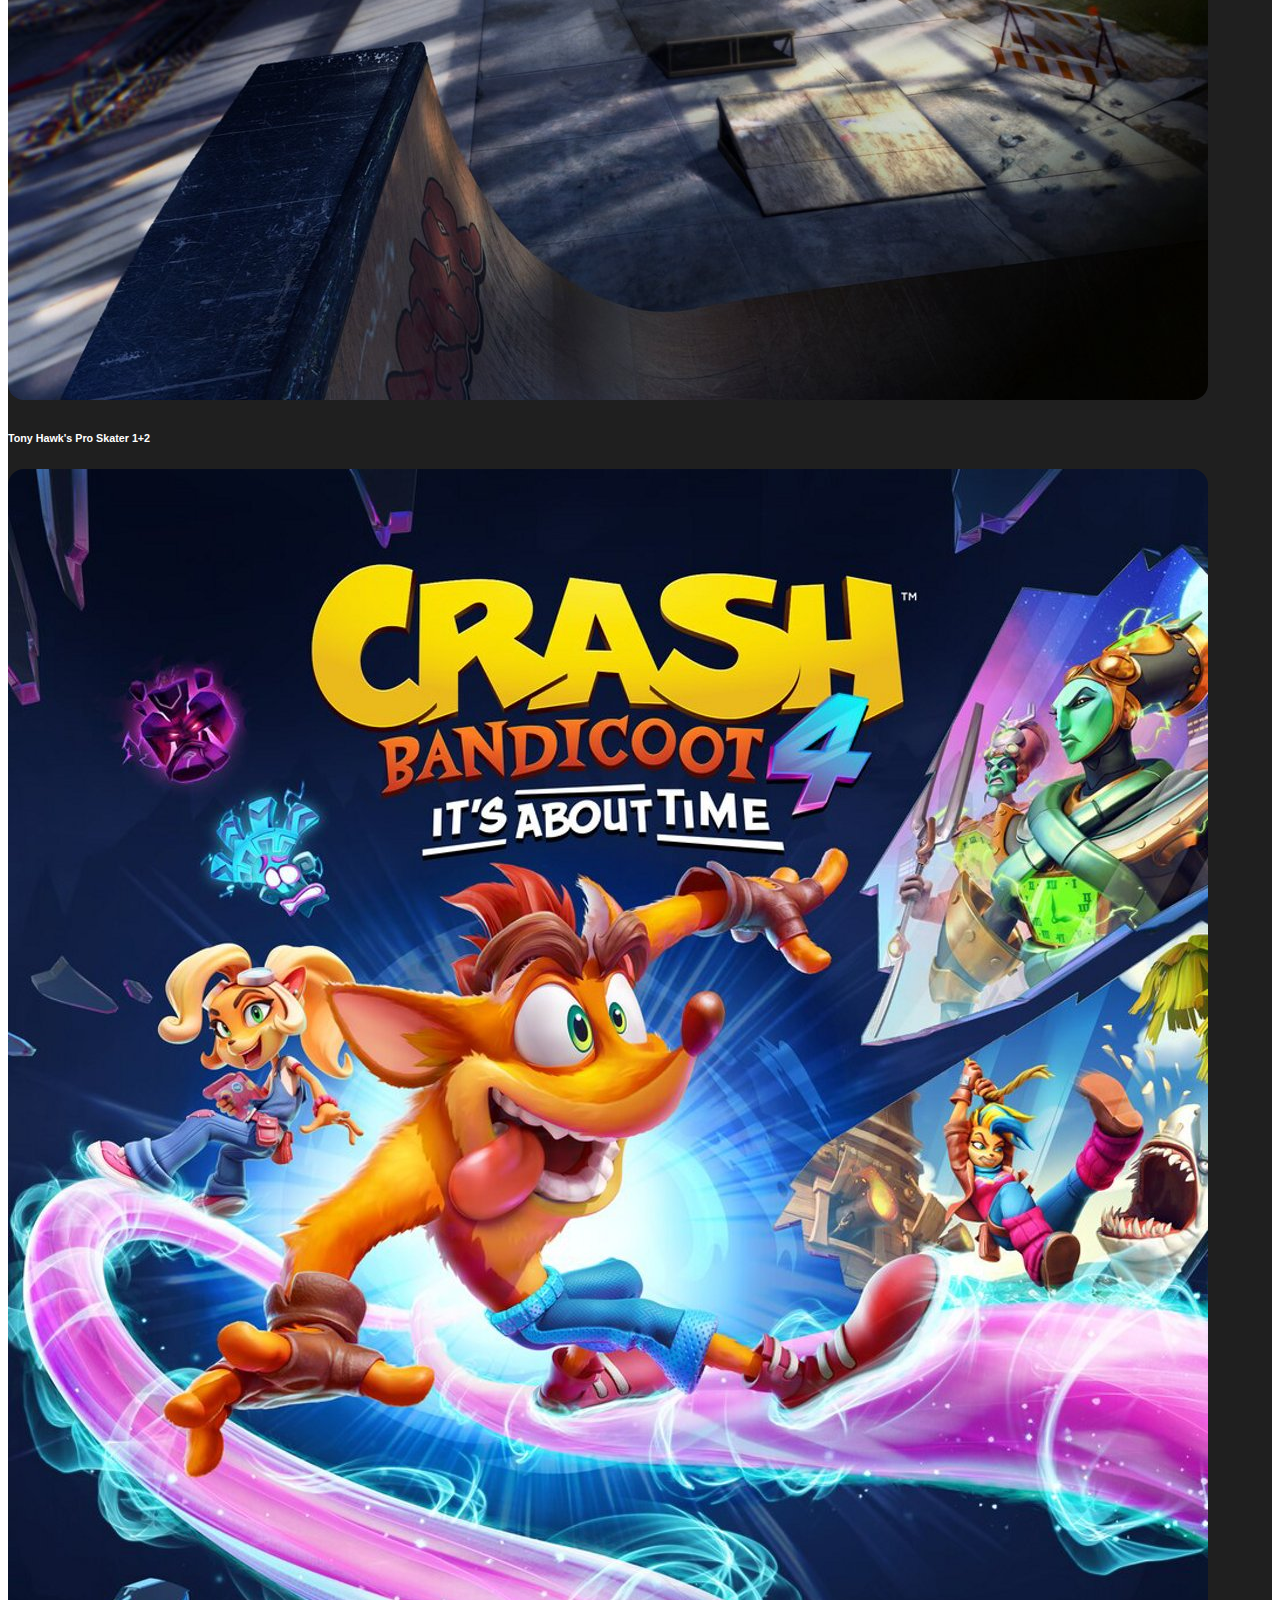
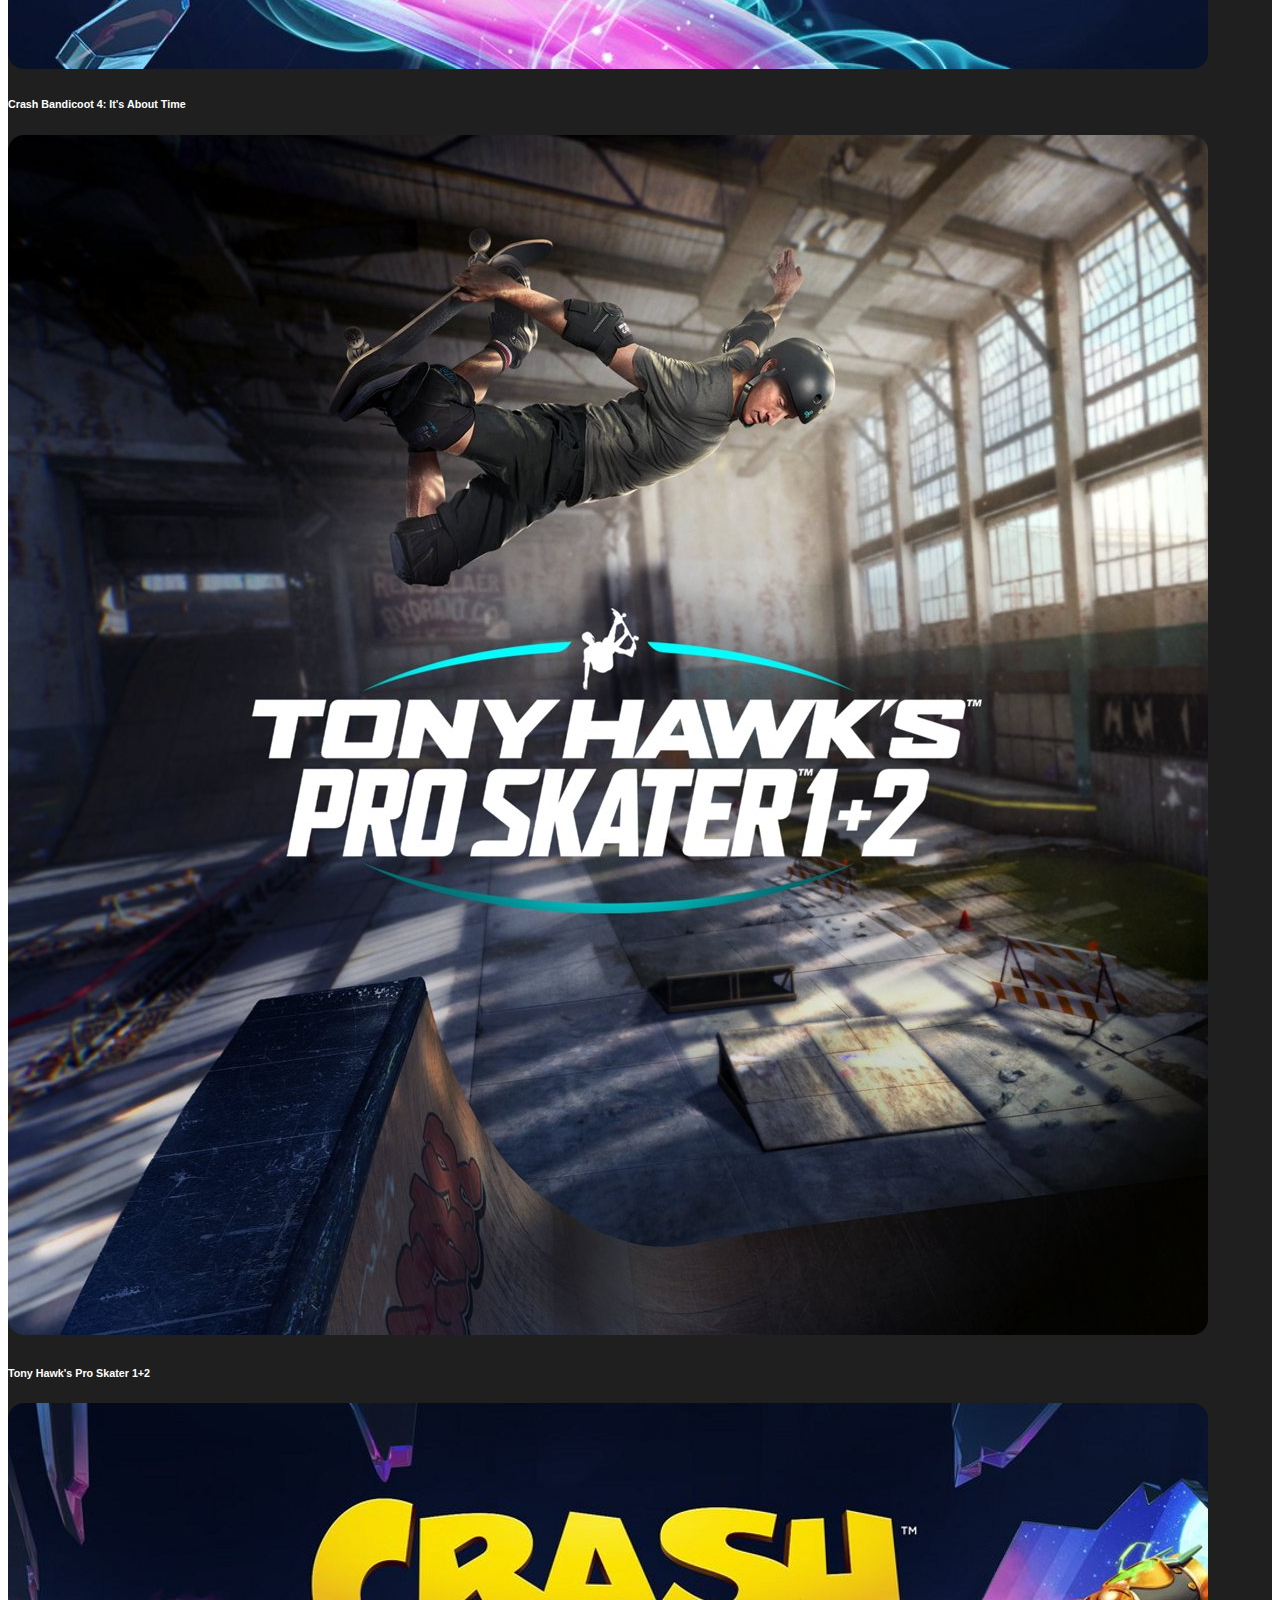
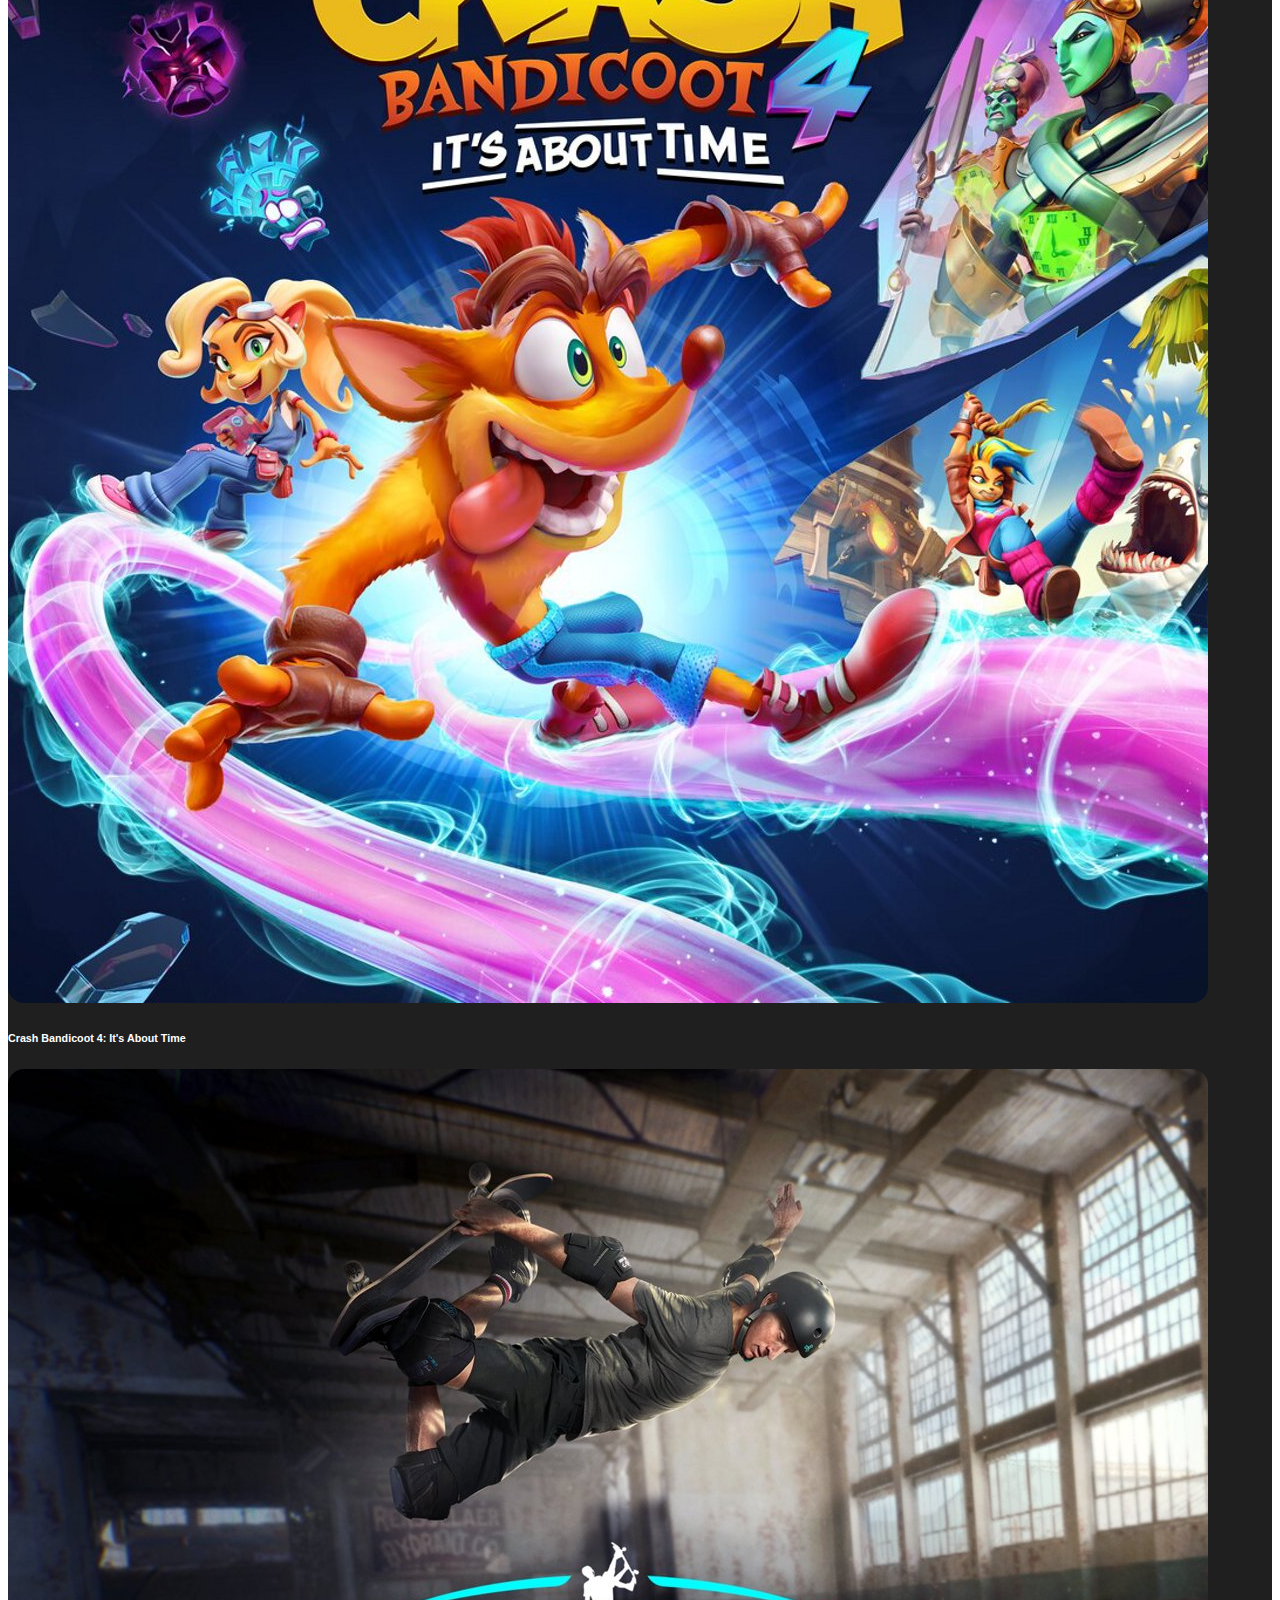
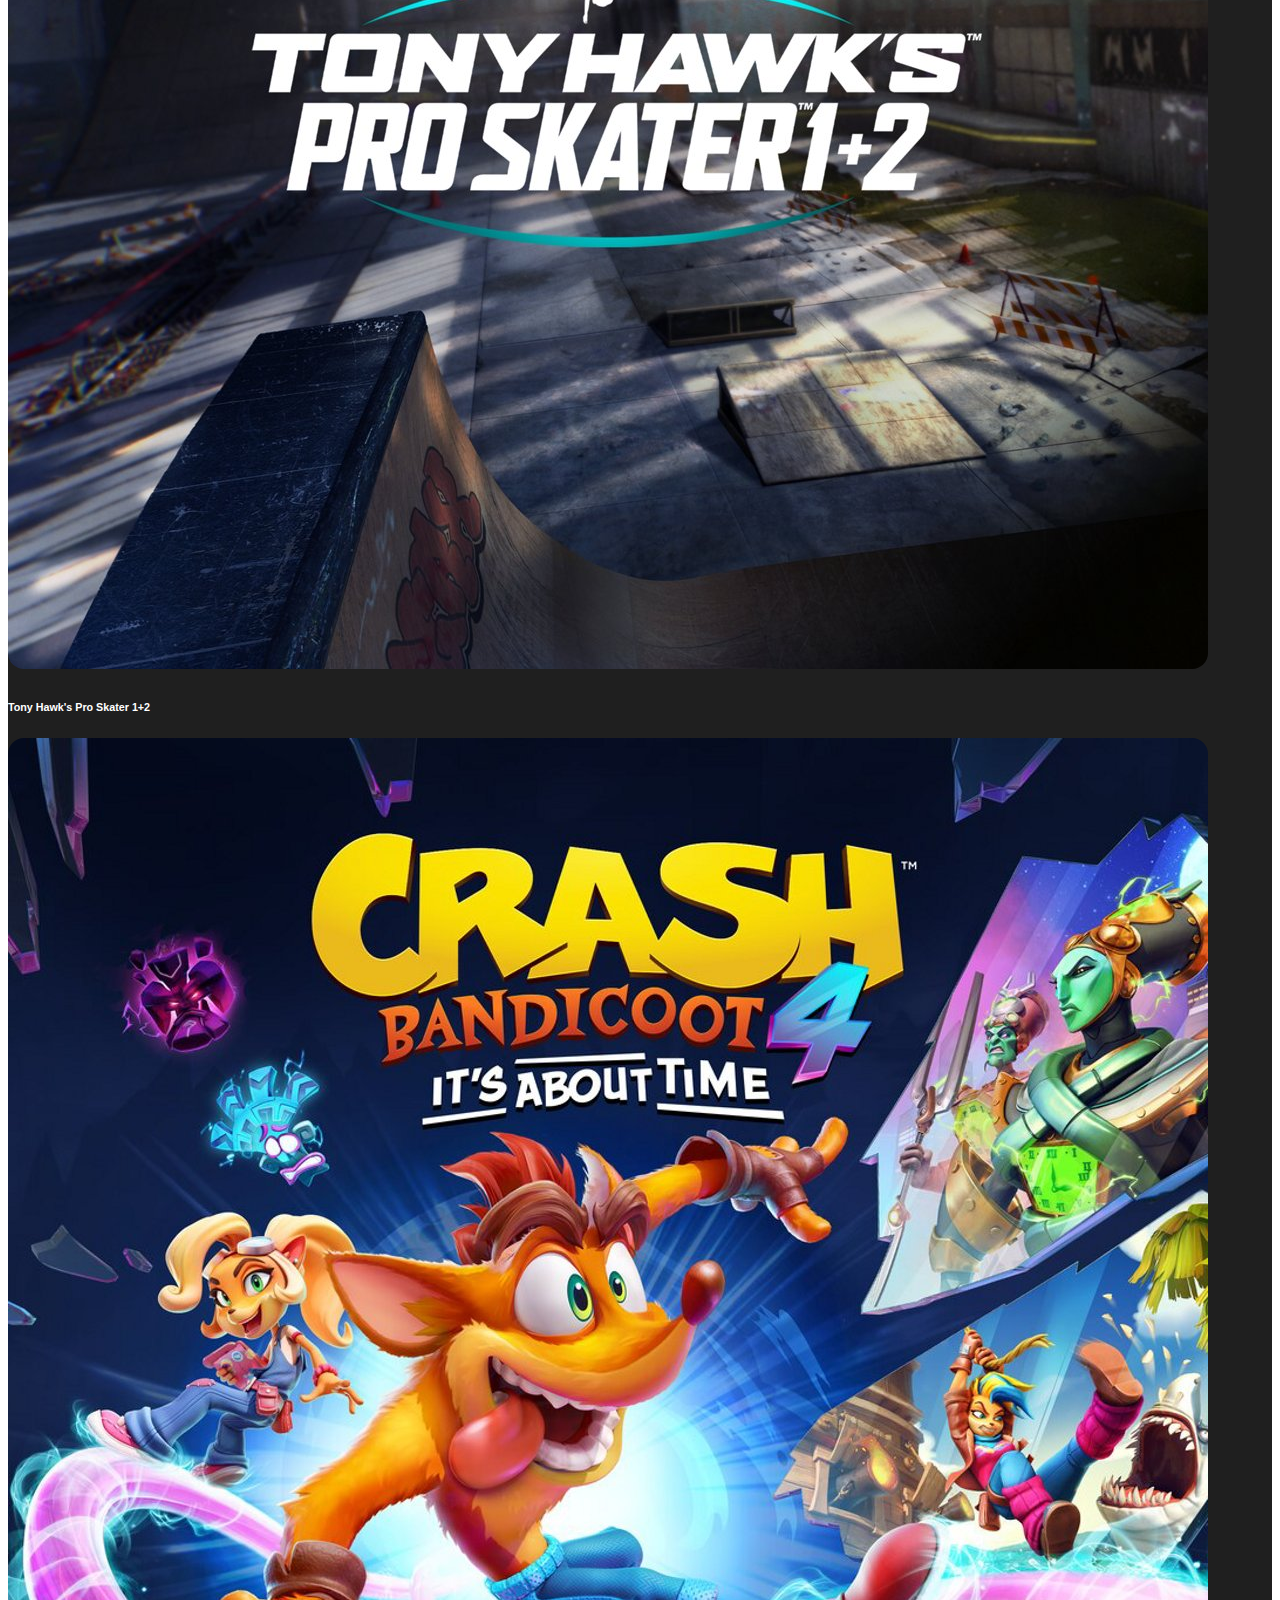
==== commit 8815da10: "Bonus Playstation: Add dropdown menu navbar" ====
--- a/bonus/index.html
+++ b/bonus/index.html
@@ -34,35 +34,84 @@
                 </button>
                 <div class="collapse navbar-collapse" id="navbarSupportedContent">
                     <ul class="navbar-nav me-auto">
-                        <li class="nav-item">
-                            <a class="nav-link text_black" href="#">Giochi <img
-                                    src="./assets/img/chevron-down-solid.svg" alt=""></a>
-                        </li>
-                        <li class="nav-item">
-                            <a class="nav-link text_black" href="#">Hardware <img
-                                    src="./assets/img/chevron-down-solid.svg" alt=""></a>
-                        </li>
-                        <li class="nav-item">
-                            <a class="nav-link text_black" href="#">Servizi <img
-                                    src="./assets/img/chevron-down-solid.svg" alt=""></a>
-                        </li>
-                        <li class="nav-item">
-                            <a class="nav-link text_black" href="#">Novità <img
-                                    src="./assets/img/chevron-down-solid.svg" alt=""></a>
-                        </li>
-                        <li class="nav-item">
-                            <a class="nav-link text_black" href="#">Fai acquisti <img
-                                    src="./assets/img/chevron-down-solid.svg" alt=""></a>
-                        </li>
-                        <li class="nav-item">
-                            <a class="nav-link text_black" href="#">Supporto <img
-                                    src="./assets/img/chevron-down-solid.svg" alt=""></a>
+                        <li class="nav-item dropdown">
+                            <a class="nav-link text_black dropdown-toggle" href="#" role="button" data-bs-toggle="dropdown" aria-expanded="false">Giochi <img class="down" src="./assets/img/chevron-down-solid.svg" alt=""></a>
+                            <ul class="dropdown-menu">
+                                <li><a class="dropdown-item" href="#">Action</a></li>
+                                <li><a class="dropdown-item" href="#">Another action</a></li>
+                                <li>
+                                    <hr class="dropdown-divider">
+                                </li>
+                                <li><a class="dropdown-item" href="#">Something else here</a></li>
+                            </ul>
+                        </li>
+                        <li class="nav-item dropdown">
+                            <a class="nav-link text_black dropdown-toggle" href="#" role="button" data-bs-toggle="dropdown" aria-expanded="false">Hardware <img class="down" src="./assets/img/chevron-down-solid.svg" alt=""></a>
+                            <ul class="dropdown-menu">
+                                <li><a class="dropdown-item" href="#">Action</a></li>
+                                <li><a class="dropdown-item" href="#">Another action</a></li>
+                                <li>
+                                    <hr class="dropdown-divider">
+                                </li>
+                                <li><a class="dropdown-item" href="#">Something else here</a></li>
+                            </ul>
+                        </li>
+                        <li class="nav-item dropdown">
+                            <a class="nav-link text_black dropdown-toggle" href="#" role="button" data-bs-toggle="dropdown" aria-expanded="false">Servizi <img class="down" src="./assets/img/chevron-down-solid.svg" alt=""></a>
+                            <ul class="dropdown-menu">
+                                <li><a class="dropdown-item" href="#">Action</a></li>
+                                <li><a class="dropdown-item" href="#">Another action</a></li>
+                                <li>
+                                    <hr class="dropdown-divider">
+                                </li>
+                                <li><a class="dropdown-item" href="#">Something else here</a></li>
+                            </ul>
+                        </li>
+                        <li class="nav-item dropdown">
+                            <a class="nav-link text_black dropdown-toggle" href="#" role="button" data-bs-toggle="dropdown" aria-expanded="false">Novità <img class="down" src="./assets/img/chevron-down-solid.svg" alt=""></a>
+                            <ul class="dropdown-menu">
+                                <li><a class="dropdown-item" href="#">Action</a></li>
+                                <li><a class="dropdown-item" href="#">Another action</a></li>
+                                <li>
+                                    <hr class="dropdown-divider">
+                                </li>
+                                <li><a class="dropdown-item" href="#">Something else here</a></li>
+                            </ul>
+                        </li>
+                        <li class="nav-item dropdown">
+                            <a class="nav-link text_black dropdown-toggle" href="#" role="button" data-bs-toggle="dropdown" aria-expanded="false">Fai Acquisti <img class="down" src="./assets/img/chevron-down-solid.svg" alt=""></a>
+                            <ul class="dropdown-menu">
+                                <li><a class="dropdown-item" href="#">Action</a></li>
+                                <li><a class="dropdown-item" href="#">Another action</a></li>
+                                <li>
+                                    <hr class="dropdown-divider">
+                                </li>
+                                <li><a class="dropdown-item" href="#">Something else here</a></li>
+                            </ul>
+                        </li>
+                        <li class="nav-item dropdown">
+                            <a class="nav-link text_black dropdown-toggle" href="#" role="button" data-bs-toggle="dropdown" aria-expanded="false">Supporto <img class="down" src="./assets/img/chevron-down-solid.svg" alt=""></a>
+                            <ul class="dropdown-menu">
+                                <li><a class="dropdown-item" href="#">Action</a></li>
+                                <li><a class="dropdown-item" href="#">Another action</a></li>
+                                <li>
+                                    <hr class="dropdown-divider">
+                                </li>
+                                <li><a class="dropdown-item" href="#">Something else here</a></li>
+                            </ul>
                         </li>
                     </ul>
                     <ul class="navbar-nav ms-auto">
-                        <li class="nav-item">
-                            <a class="nav-link text_black" href="#">My PlayStation <img
-                                    src="./assets/img/chevron-down-solid.svg" alt=""></a>
+                        <li class="nav-item dropdown">
+                            <a class="nav-link text_black dropdown-toggle" href="#" role="button" data-bs-toggle="dropdown" aria-expanded="false">My PlayStation <img class="down" src="./assets/img/chevron-down-solid.svg" alt=""></a>
+                            <ul class="dropdown-menu">
+                                <li><a class="dropdown-item" href="#">Action</a></li>
+                                <li><a class="dropdown-item" href="#">Another action</a></li>
+                                <li>
+                                    <hr class="dropdown-divider">
+                                </li>
+                                <li><a class="dropdown-item" href="#">Something else here</a></li>
+                            </ul>
                         </li>
                         <li class="nav-item">
                             <a class="nav-link btn btn-lg btn_login rounded-pill" href="#">Accedi</a>
--- a/bonus/assets/css/style.css
+++ b/bonus/assets/css/style.css
@@ -136,11 +136,21 @@
     width: 30px;
 }
 
+header .dropdown-toggle::after {
+    display: none; 
+}
+
+.show:focus .down{
+    transform: rotate(180deg); 
+}
+
+
+
 /* #endregion Header */
 
 /* #region Main */
 #site_main{
-    margin-top: 116px;
+    margin-top: 108px;
 }
 
 .jumbotron,
@@ -228,7 +238,6 @@
     background-color: var(--ps-light_plus);
 }
 
-
 .play_plus_txt img,
 .play_now_txt img {
     width: 330px;
@@ -236,6 +245,18 @@
 
 .play_now {
     background-color: var(--ps-now);
+}
+
+.social .col:hover,
+.playstore .col:hover,
+.play5 .col:hover {
+    transform: scale(1.1);
+}
+
+.social .col,
+.playstore .col,
+.play5 .col{
+    transition: transform 1s;
 }
 
 /* #endregion Main */
@@ -320,6 +341,10 @@
 }
 
 @media screen and (min-width: 768px) {
+    #site_main{
+        margin-top: 116px;
+    }
+
     h2 {
         font-size: 36px;
     }
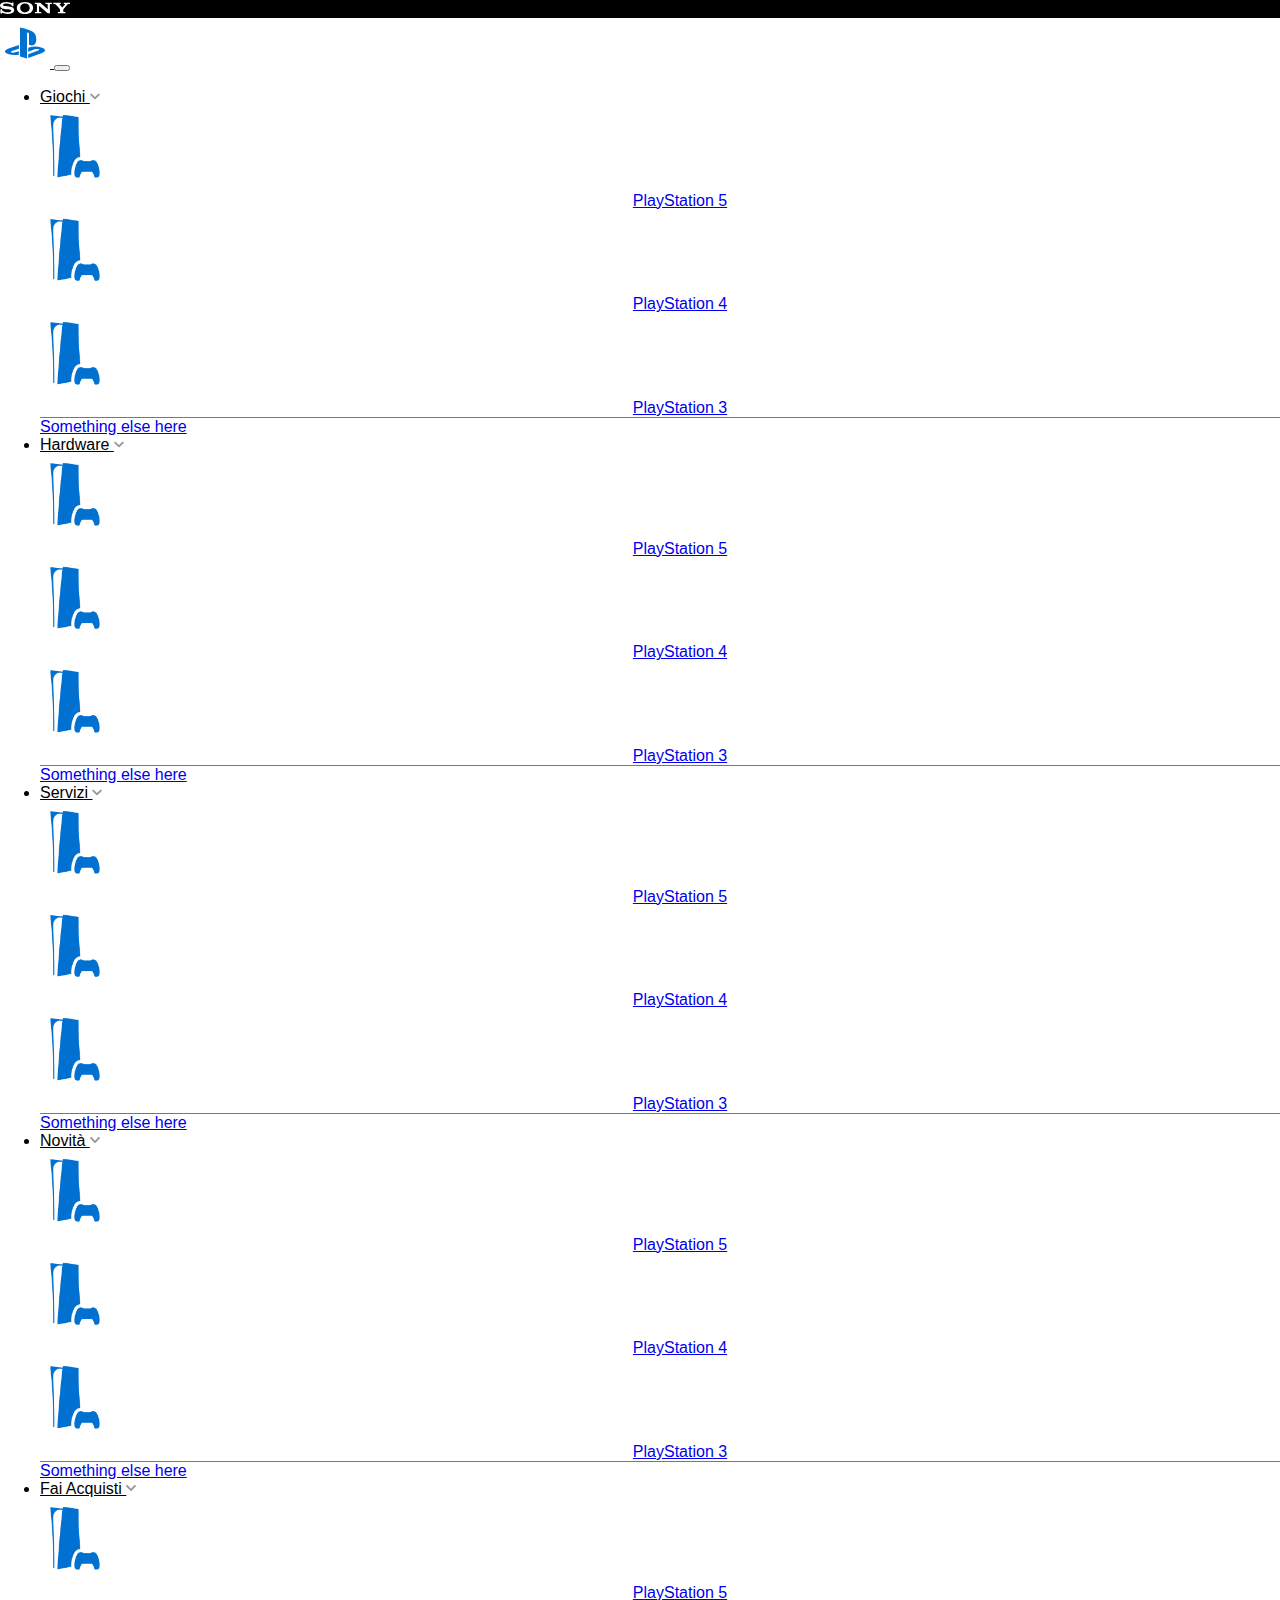
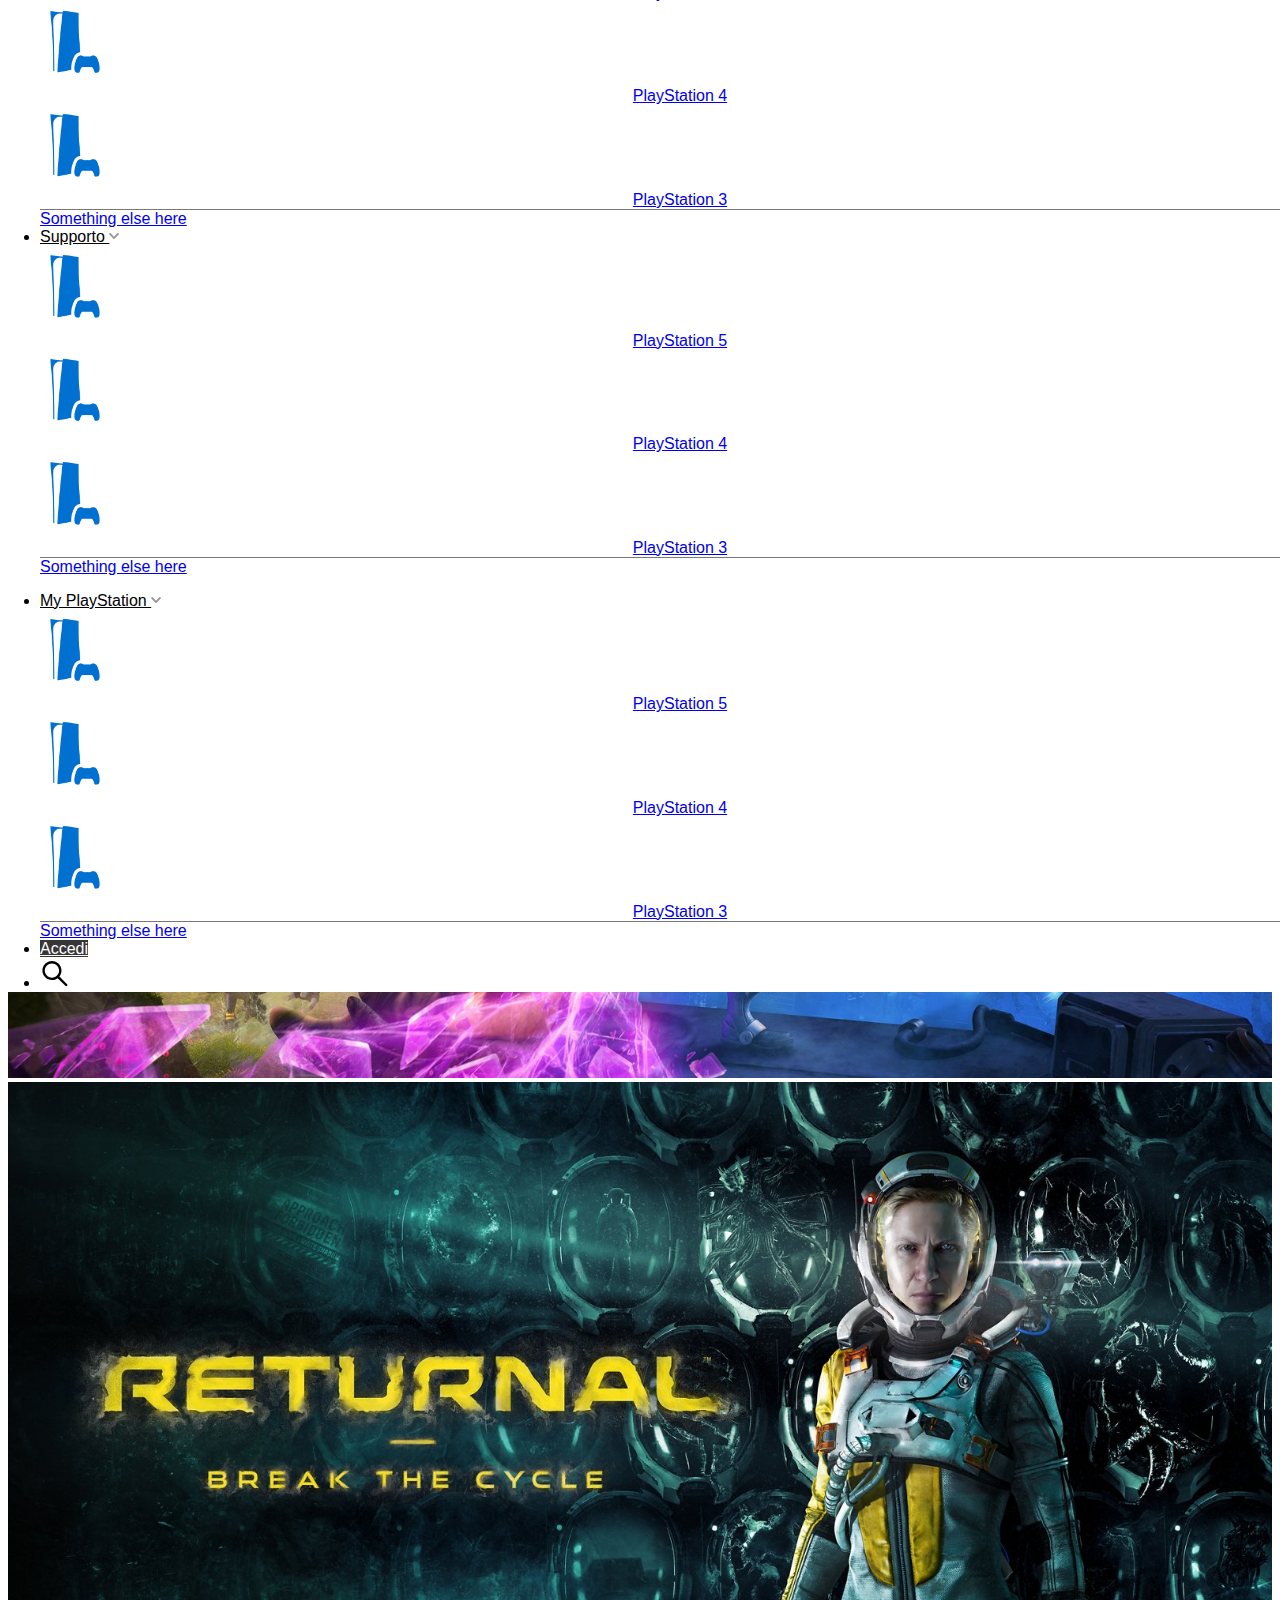
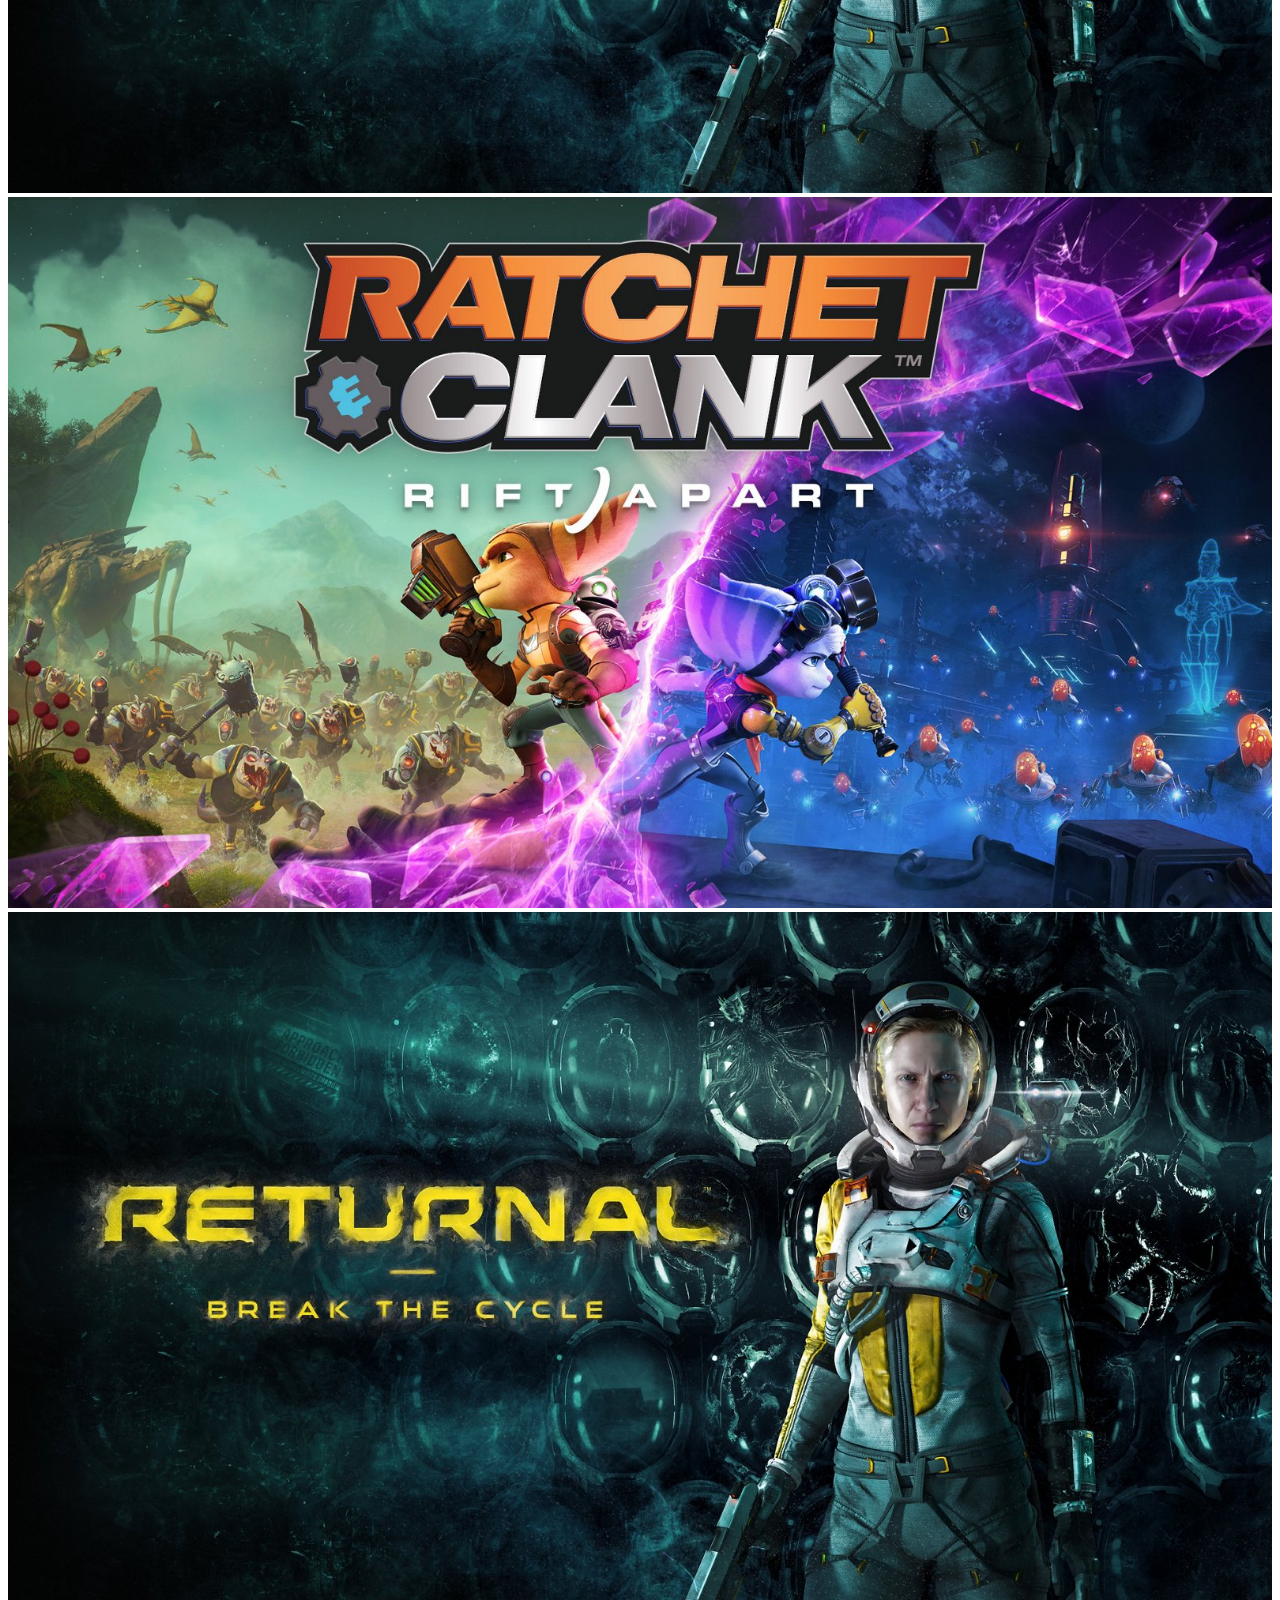
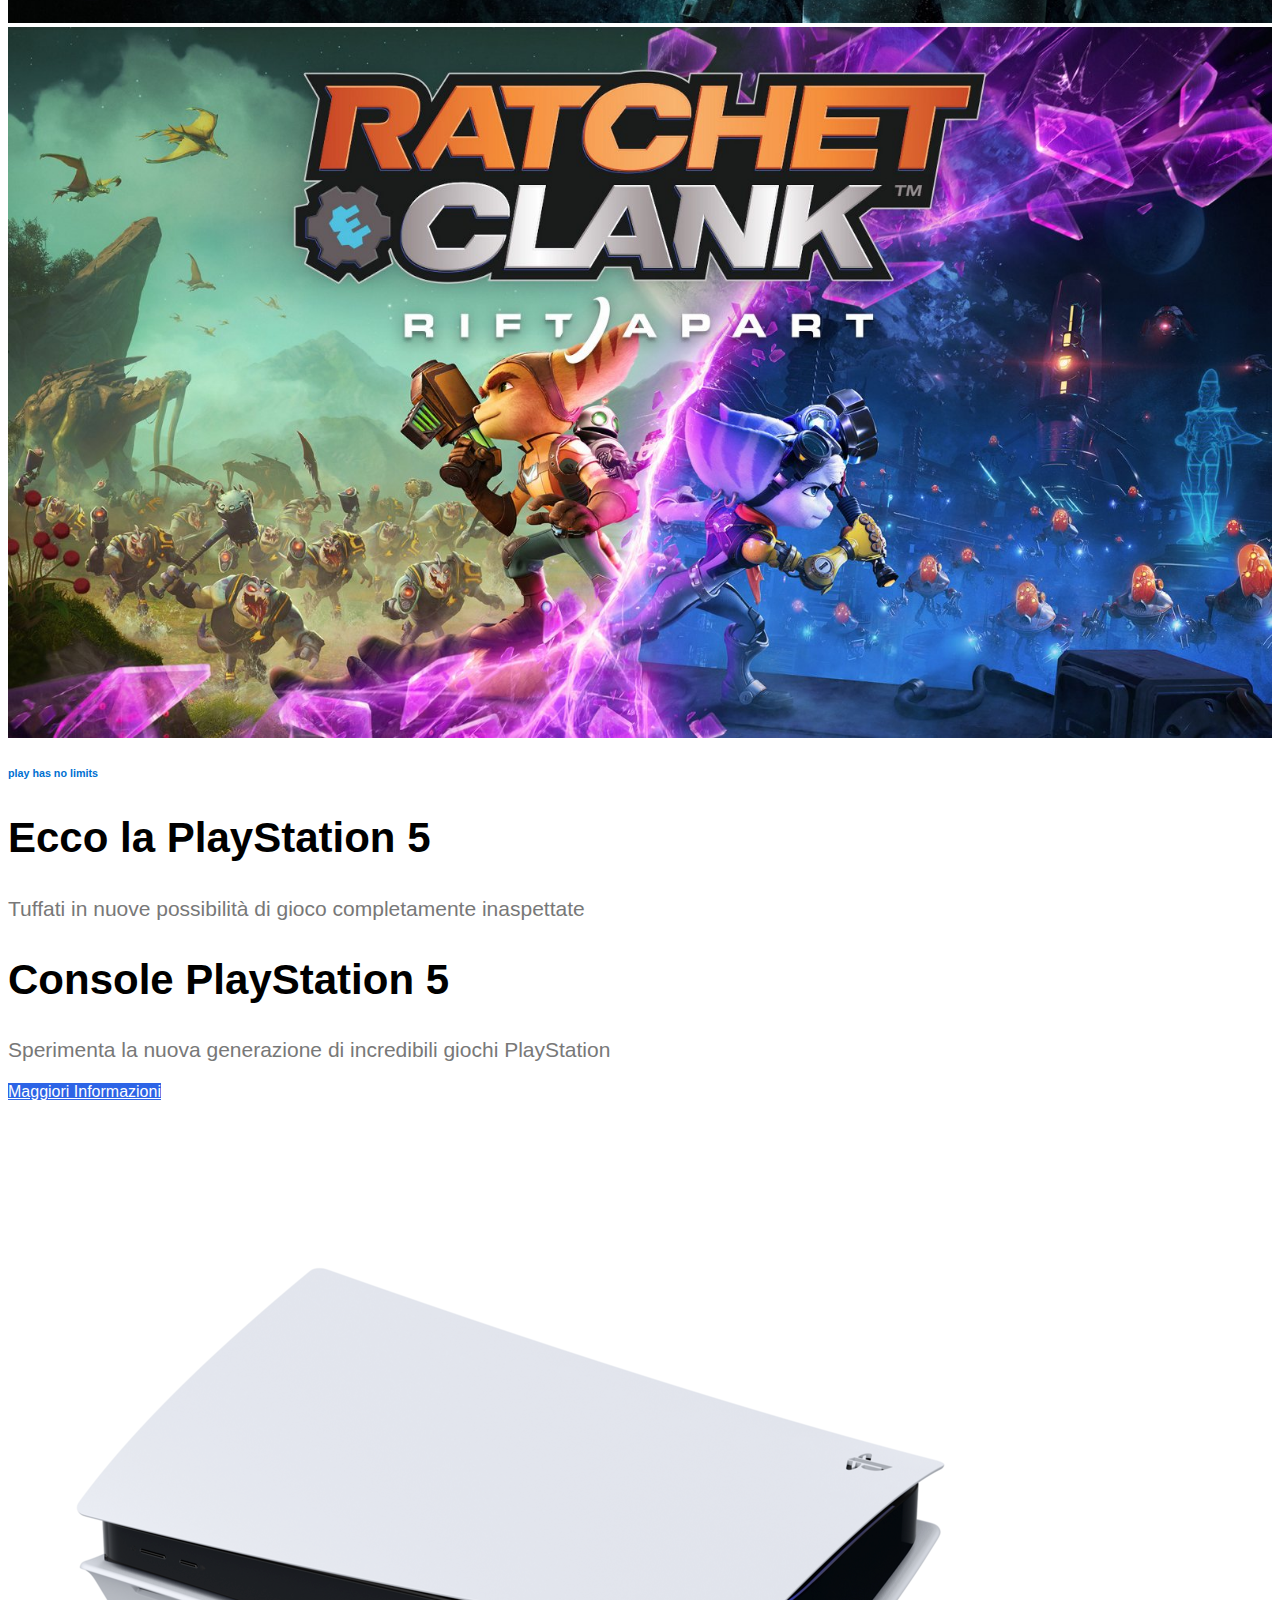
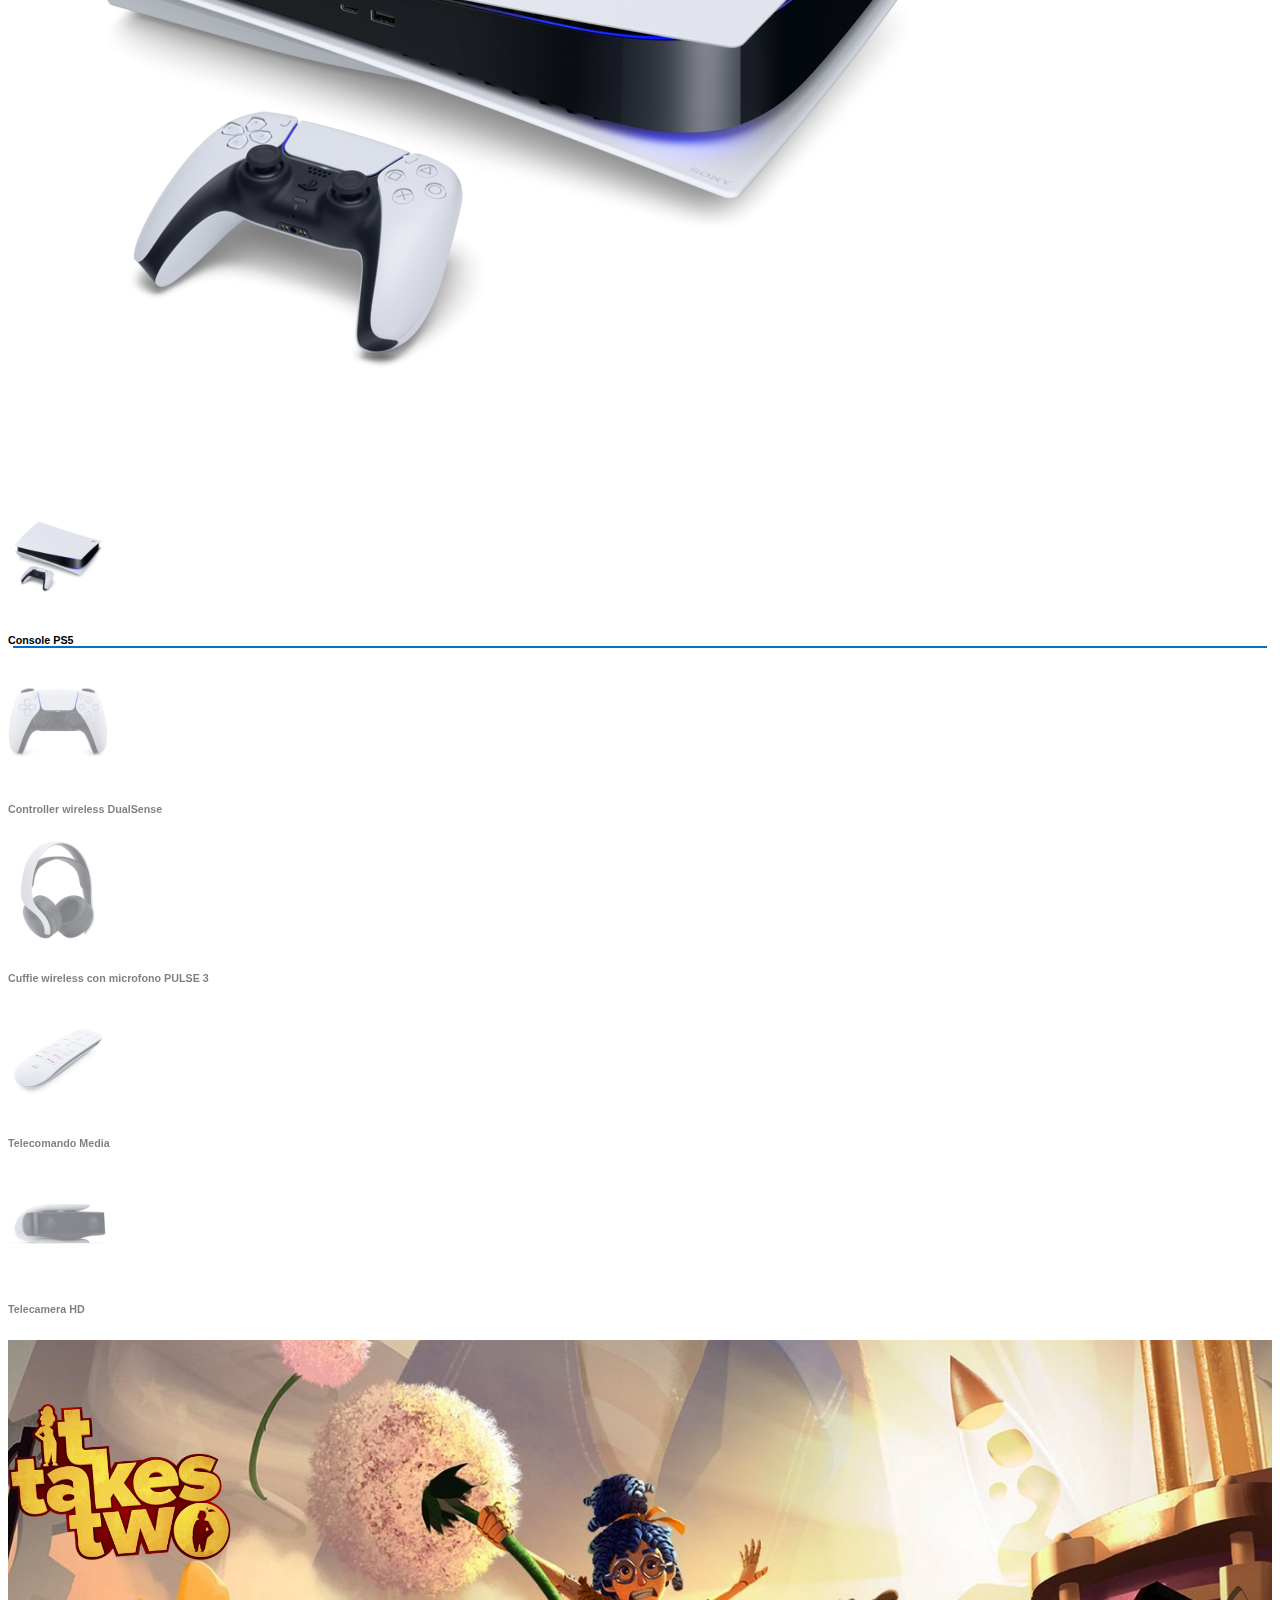
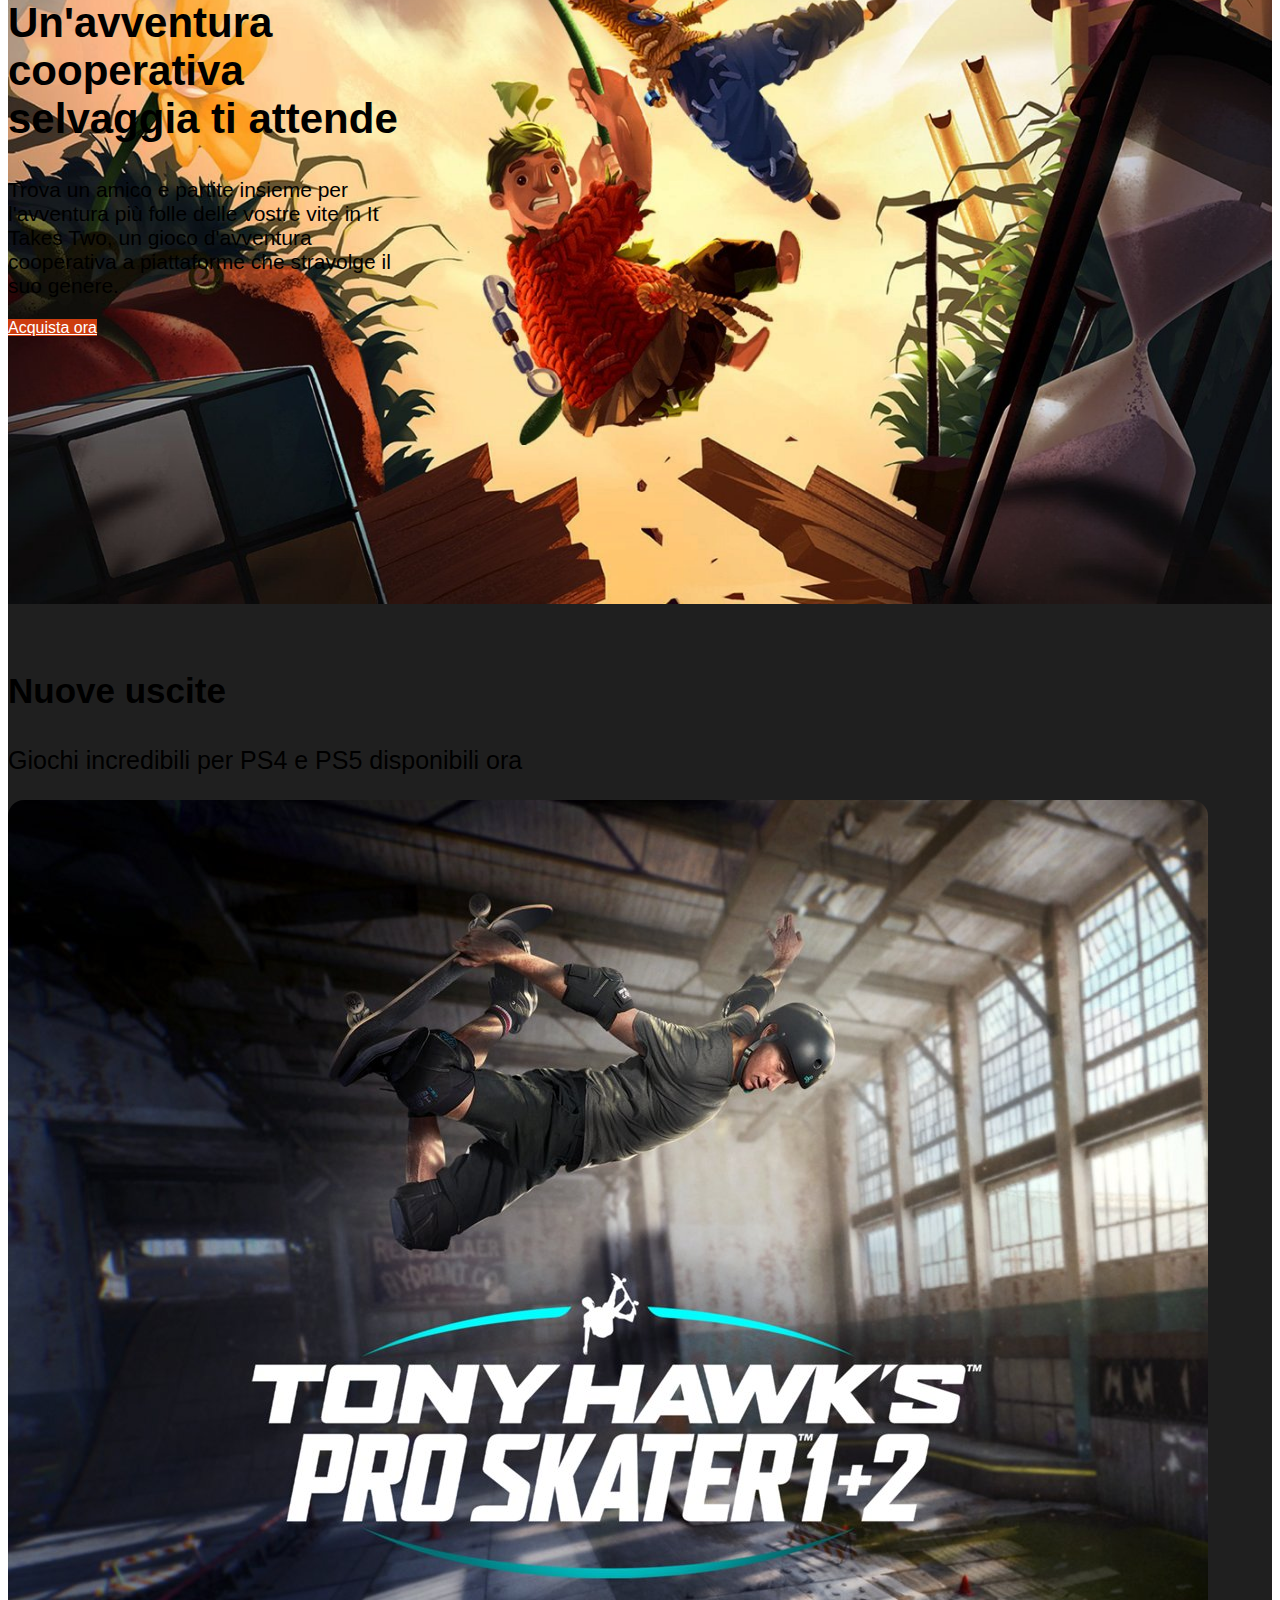
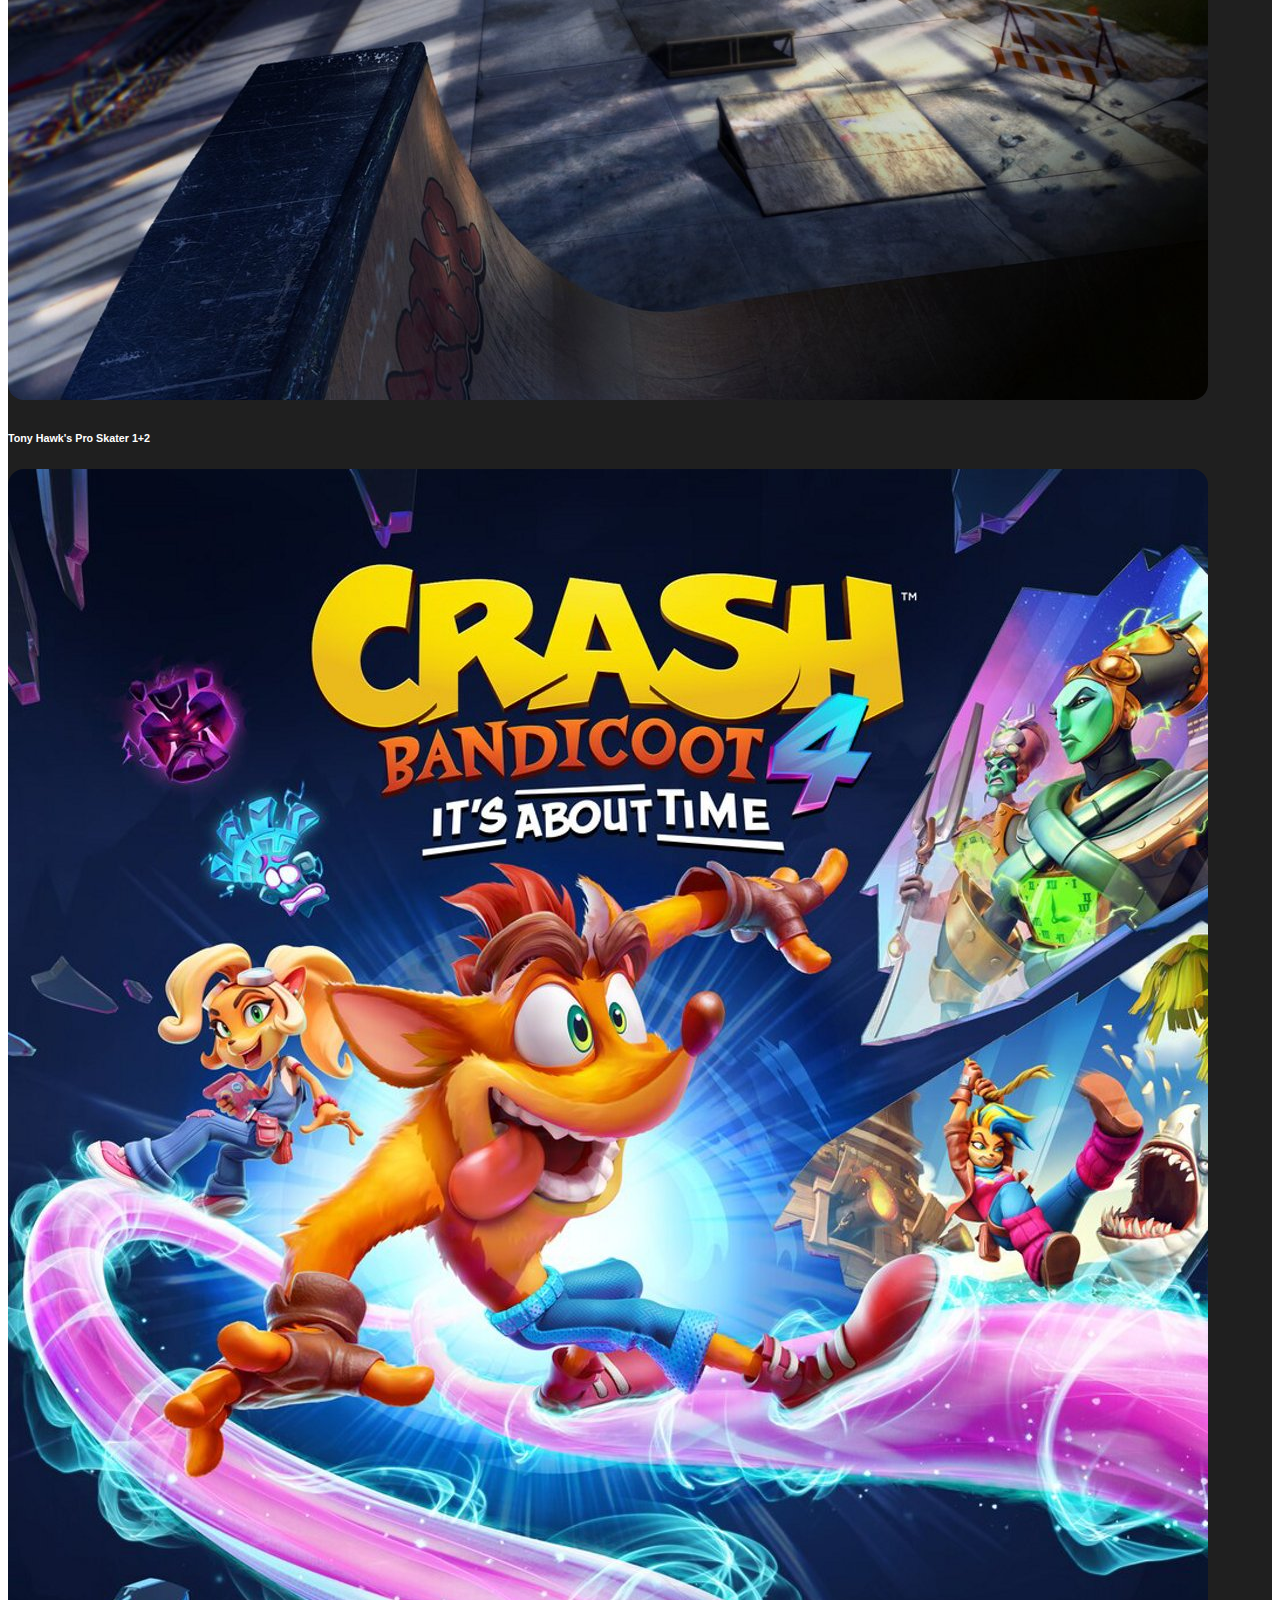
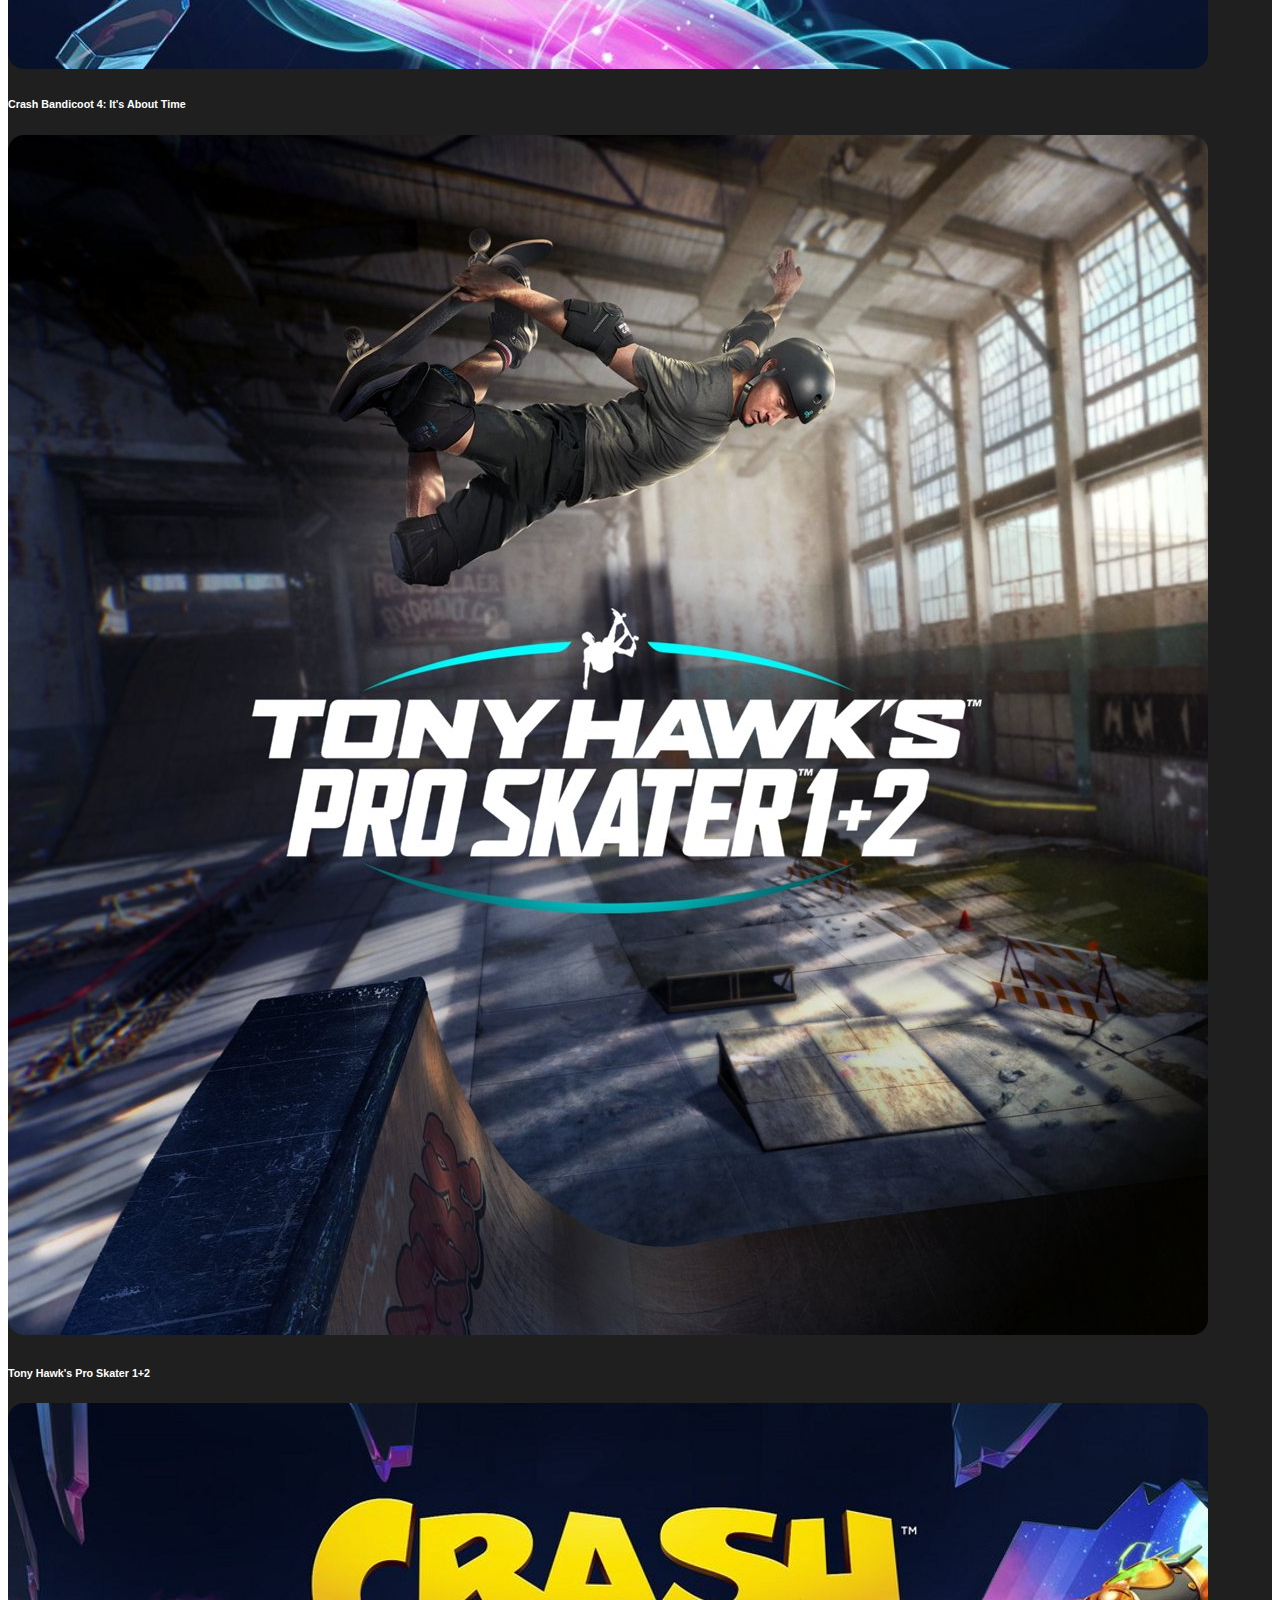
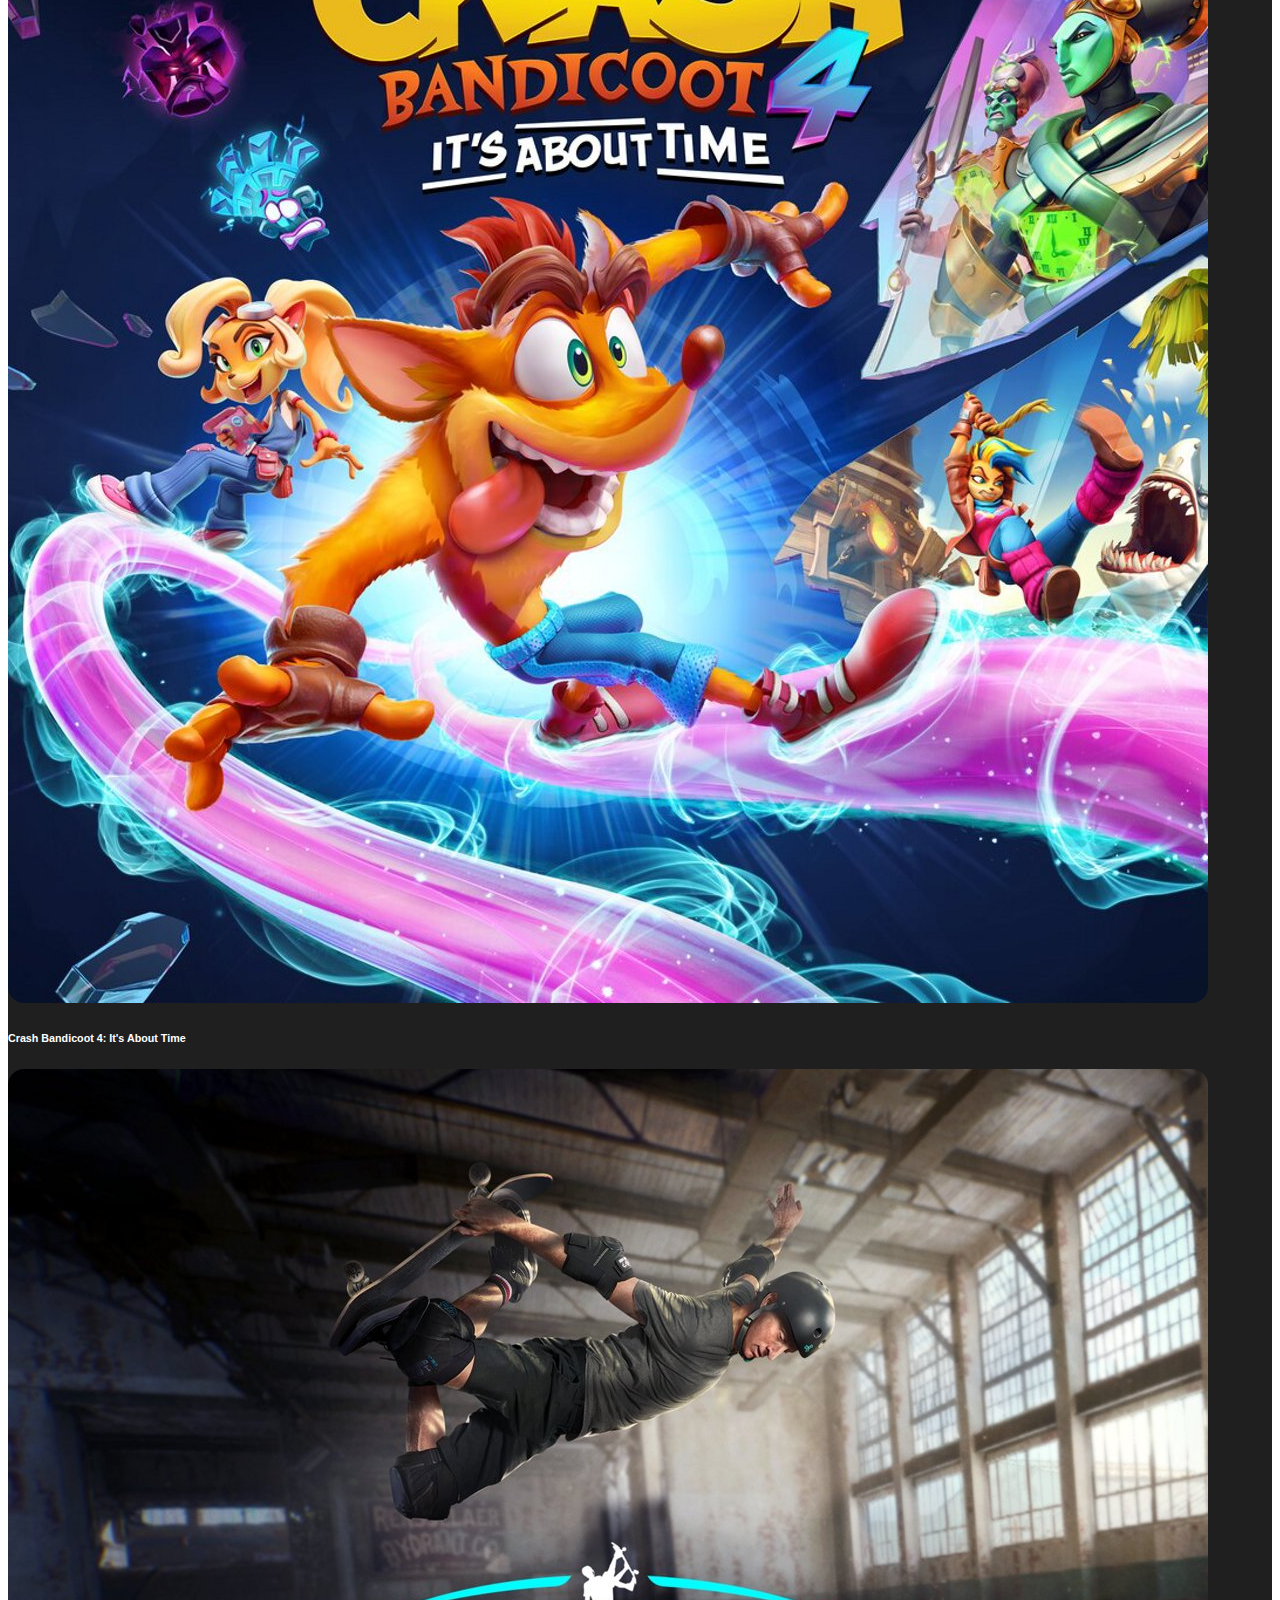
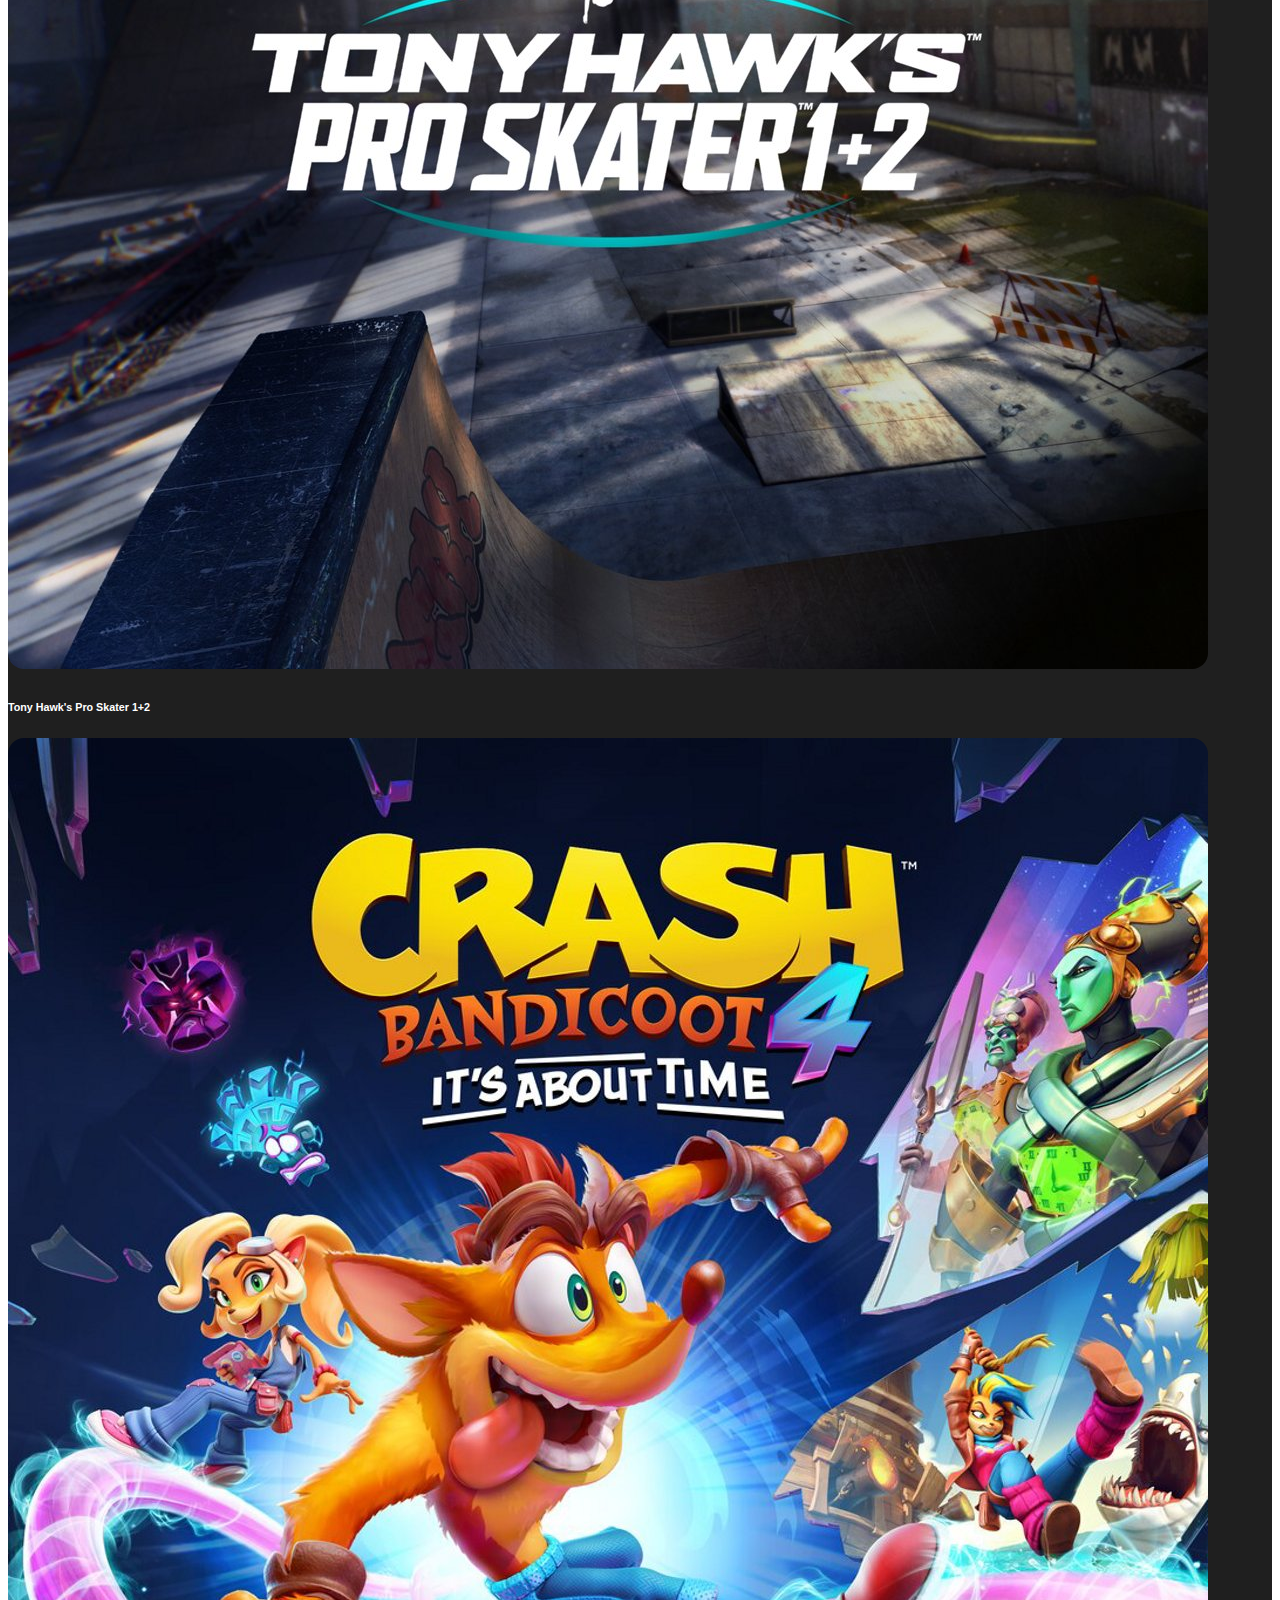
==== commit a80c2b4b: "Bonus Playstation: Added effect Navbar" ====
--- a/bonus/index.html
+++ b/bonus/index.html
@@ -35,83 +35,132 @@
                 <div class="collapse navbar-collapse" id="navbarSupportedContent">
                     <ul class="navbar-nav me-auto">
                         <li class="nav-item dropdown">
-                            <a class="nav-link text_black dropdown-toggle" href="#" role="button" data-bs-toggle="dropdown" aria-expanded="false">Giochi <img class="down" src="./assets/img/chevron-down-solid.svg" alt=""></a>
-                            <ul class="dropdown-menu">
-                                <li><a class="dropdown-item" href="#">Action</a></li>
-                                <li><a class="dropdown-item" href="#">Another action</a></li>
-                                <li>
-                                    <hr class="dropdown-divider">
-                                </li>
-                                <li><a class="dropdown-item" href="#">Something else here</a></li>
-                            </ul>
-                        </li>
-                        <li class="nav-item dropdown">
-                            <a class="nav-link text_black dropdown-toggle" href="#" role="button" data-bs-toggle="dropdown" aria-expanded="false">Hardware <img class="down" src="./assets/img/chevron-down-solid.svg" alt=""></a>
-                            <ul class="dropdown-menu">
-                                <li><a class="dropdown-item" href="#">Action</a></li>
-                                <li><a class="dropdown-item" href="#">Another action</a></li>
-                                <li>
-                                    <hr class="dropdown-divider">
-                                </li>
-                                <li><a class="dropdown-item" href="#">Something else here</a></li>
-                            </ul>
-                        </li>
-                        <li class="nav-item dropdown">
-                            <a class="nav-link text_black dropdown-toggle" href="#" role="button" data-bs-toggle="dropdown" aria-expanded="false">Servizi <img class="down" src="./assets/img/chevron-down-solid.svg" alt=""></a>
-                            <ul class="dropdown-menu">
-                                <li><a class="dropdown-item" href="#">Action</a></li>
-                                <li><a class="dropdown-item" href="#">Another action</a></li>
-                                <li>
-                                    <hr class="dropdown-divider">
-                                </li>
-                                <li><a class="dropdown-item" href="#">Something else here</a></li>
-                            </ul>
-                        </li>
-                        <li class="nav-item dropdown">
-                            <a class="nav-link text_black dropdown-toggle" href="#" role="button" data-bs-toggle="dropdown" aria-expanded="false">Novità <img class="down" src="./assets/img/chevron-down-solid.svg" alt=""></a>
-                            <ul class="dropdown-menu">
-                                <li><a class="dropdown-item" href="#">Action</a></li>
-                                <li><a class="dropdown-item" href="#">Another action</a></li>
-                                <li>
-                                    <hr class="dropdown-divider">
-                                </li>
-                                <li><a class="dropdown-item" href="#">Something else here</a></li>
-                            </ul>
-                        </li>
-                        <li class="nav-item dropdown">
-                            <a class="nav-link text_black dropdown-toggle" href="#" role="button" data-bs-toggle="dropdown" aria-expanded="false">Fai Acquisti <img class="down" src="./assets/img/chevron-down-solid.svg" alt=""></a>
-                            <ul class="dropdown-menu">
-                                <li><a class="dropdown-item" href="#">Action</a></li>
-                                <li><a class="dropdown-item" href="#">Another action</a></li>
-                                <li>
-                                    <hr class="dropdown-divider">
-                                </li>
-                                <li><a class="dropdown-item" href="#">Something else here</a></li>
-                            </ul>
-                        </li>
-                        <li class="nav-item dropdown">
-                            <a class="nav-link text_black dropdown-toggle" href="#" role="button" data-bs-toggle="dropdown" aria-expanded="false">Supporto <img class="down" src="./assets/img/chevron-down-solid.svg" alt=""></a>
-                            <ul class="dropdown-menu">
-                                <li><a class="dropdown-item" href="#">Action</a></li>
-                                <li><a class="dropdown-item" href="#">Another action</a></li>
-                                <li>
-                                    <hr class="dropdown-divider">
-                                </li>
-                                <li><a class="dropdown-item" href="#">Something else here</a></li>
-                            </ul>
+                            <a class="nav-link text_black dropdown-toggle" href="#" role="button"
+                                data-bs-toggle="dropdown" aria-expanded="false">Giochi <img class="down"
+                                    src="./assets/img/chevron-down-solid.svg" alt=""></a>
+                            <div class="dropdown-menu">
+                                <div class="container">
+                                    <div class="row justify-content-center">
+                                        <div class="col-2"><a class="dropdown-item" href="#"><img src="./assets/img/play-menu-ico.png" alt=""><div>PlayStation 5</div>
+                                            </a></div>
+                                        <div class="col-2"><a class="dropdown-item" href="#"><img src="./assets/img/play-menu-ico.png" alt="">
+                                            <div>PlayStation 4</div></a></div>
+                                        <div class="col-2"><a class="dropdown-item" href="#"><img src="./assets/img/play-menu-ico.png" alt="">
+                                            <div>PlayStation 3</div></a></div>
+                                        <div class="col-12 divisore"><a class="dropdown-item text-center" href="#">Something else here</a></div>
+                                    </div>
+                                </div>
+                            </div>
+                        </li>
+                        <li class="nav-item dropdown">
+                            <a class="nav-link text_black dropdown-toggle" href="#" role="button"
+                                data-bs-toggle="dropdown" aria-expanded="false">Hardware <img class="down"
+                                    src="./assets/img/chevron-down-solid.svg" alt=""></a>
+                                    <div class="dropdown-menu">
+                                        <div class="container">
+                                            <div class="row justify-content-center">
+                                                <div class="col-2"><a class="dropdown-item" href="#"><img src="./assets/img/play-menu-ico.png" alt=""><div>PlayStation 5</div>
+                                                    </a></div>
+                                                <div class="col-2"><a class="dropdown-item" href="#"><img src="./assets/img/play-menu-ico.png" alt="">
+                                                    <div>PlayStation 4</div></a></div>
+                                                <div class="col-2"><a class="dropdown-item" href="#"><img src="./assets/img/play-menu-ico.png" alt="">
+                                                    <div>PlayStation 3</div></a></div>
+                                                <div class="col-12 divisore"><a class="dropdown-item text-center" href="#">Something else here</a></div>
+                                            </div>
+                                        </div>
+                                    </div>
+                        </li>
+                        <li class="nav-item dropdown">
+                            <a class="nav-link text_black dropdown-toggle" href="#" role="button"
+                                data-bs-toggle="dropdown" aria-expanded="false">Servizi <img class="down"
+                                    src="./assets/img/chevron-down-solid.svg" alt=""></a>
+                                    <div class="dropdown-menu">
+                                        <div class="container">
+                                            <div class="row justify-content-center">
+                                                <div class="col-2"><a class="dropdown-item" href="#"><img src="./assets/img/play-menu-ico.png" alt=""><div>PlayStation 5</div>
+                                                    </a></div>
+                                                <div class="col-2"><a class="dropdown-item" href="#"><img src="./assets/img/play-menu-ico.png" alt="">
+                                                    <div>PlayStation 4</div></a></div>
+                                                <div class="col-2"><a class="dropdown-item" href="#"><img src="./assets/img/play-menu-ico.png" alt="">
+                                                    <div>PlayStation 3</div></a></div>
+                                                <div class="col-12 divisore"><a class="dropdown-item text-center" href="#">Something else here</a></div>
+                                            </div>
+                                        </div>
+                                    </div>
+                        </li>
+                        <li class="nav-item dropdown">
+                            <a class="nav-link text_black dropdown-toggle" href="#" role="button"
+                                data-bs-toggle="dropdown" aria-expanded="false">Novità <img class="down"
+                                    src="./assets/img/chevron-down-solid.svg" alt=""></a>
+                                    <div class="dropdown-menu">
+                                        <div class="container">
+                                            <div class="row justify-content-center">
+                                                <div class="col-2"><a class="dropdown-item" href="#"><img src="./assets/img/play-menu-ico.png" alt=""><div>PlayStation 5</div>
+                                                    </a></div>
+                                                <div class="col-2"><a class="dropdown-item" href="#"><img src="./assets/img/play-menu-ico.png" alt="">
+                                                    <div>PlayStation 4</div></a></div>
+                                                <div class="col-2"><a class="dropdown-item" href="#"><img src="./assets/img/play-menu-ico.png" alt="">
+                                                    <div>PlayStation 3</div></a></div>
+                                                <div class="col-12 divisore"><a class="dropdown-item text-center" href="#">Something else here</a></div>
+                                            </div>
+                                        </div>
+                                    </div>
+                        </li>
+                        <li class="nav-item dropdown">
+                            <a class="nav-link text_black dropdown-toggle" href="#" role="button"
+                                data-bs-toggle="dropdown" aria-expanded="false">Fai Acquisti <img class="down"
+                                    src="./assets/img/chevron-down-solid.svg" alt=""></a>
+                                    <div class="dropdown-menu">
+                                        <div class="container">
+                                            <div class="row justify-content-center">
+                                                <div class="col-2"><a class="dropdown-item" href="#"><img src="./assets/img/play-menu-ico.png" alt=""><div>PlayStation 5</div>
+                                                    </a></div>
+                                                <div class="col-2"><a class="dropdown-item" href="#"><img src="./assets/img/play-menu-ico.png" alt="">
+                                                    <div>PlayStation 4</div></a></div>
+                                                <div class="col-2"><a class="dropdown-item" href="#"><img src="./assets/img/play-menu-ico.png" alt="">
+                                                    <div>PlayStation 3</div></a></div>
+                                                <div class="col-12 divisore"><a class="dropdown-item text-center" href="#">Something else here</a></div>
+                                            </div>
+                                        </div>
+                                    </div>
+                        </li>
+                        <li class="nav-item dropdown">
+                            <a class="nav-link text_black dropdown-toggle" href="#" role="button"
+                                data-bs-toggle="dropdown" aria-expanded="false">Supporto <img class="down"
+                                    src="./assets/img/chevron-down-solid.svg" alt=""></a>
+                                    <div class="dropdown-menu">
+                                        <div class="container">
+                                            <div class="row justify-content-center">
+                                                <div class="col-2"><a class="dropdown-item" href="#"><img src="./assets/img/play-menu-ico.png" alt=""><div>PlayStation 5</div>
+                                                    </a></div>
+                                                <div class="col-2"><a class="dropdown-item" href="#"><img src="./assets/img/play-menu-ico.png" alt="">
+                                                    <div>PlayStation 4</div></a></div>
+                                                <div class="col-2"><a class="dropdown-item" href="#"><img src="./assets/img/play-menu-ico.png" alt="">
+                                                    <div>PlayStation 3</div></a></div>
+                                                <div class="col-12 divisore"><a class="dropdown-item text-center" href="#">Something else here</a></div>
+                                            </div>
+                                        </div>
+                                    </div>
                         </li>
                     </ul>
                     <ul class="navbar-nav ms-auto">
                         <li class="nav-item dropdown">
-                            <a class="nav-link text_black dropdown-toggle" href="#" role="button" data-bs-toggle="dropdown" aria-expanded="false">My PlayStation <img class="down" src="./assets/img/chevron-down-solid.svg" alt=""></a>
-                            <ul class="dropdown-menu">
-                                <li><a class="dropdown-item" href="#">Action</a></li>
-                                <li><a class="dropdown-item" href="#">Another action</a></li>
-                                <li>
-                                    <hr class="dropdown-divider">
-                                </li>
-                                <li><a class="dropdown-item" href="#">Something else here</a></li>
-                            </ul>
+                            <a class="nav-link text_black dropdown-toggle" href="#" role="button"
+                                data-bs-toggle="dropdown" aria-expanded="false">My PlayStation <img class="down"
+                                    src="./assets/img/chevron-down-solid.svg" alt=""></a>
+                                    <div class="dropdown-menu">
+                                        <div class="container">
+                                            <div class="row justify-content-center">
+                                                <div class="col-2"><a class="dropdown-item" href="#"><img src="./assets/img/play-menu-ico.png" alt=""><div>PlayStation 5</div>
+                                                    </a></div>
+                                                <div class="col-2"><a class="dropdown-item"  href="#"><img src="./assets/img/play-menu-ico.png" alt="">
+                                                    <div>PlayStation 4</div></a></div>
+                                                <div class="col-2"><a class="dropdown-item" href="#"><img src="./assets/img/play-menu-ico.png" alt="">
+                                                    <div>PlayStation 3</div></a></div>
+                                                <div class="col-12 divisore"><a class="dropdown-item text-center" href="#">Something else here</a></div>
+                                            </div>
+                                        </div>
+                                    </div>
                         </li>
                         <li class="nav-item">
                             <a class="nav-link btn btn-lg btn_login rounded-pill" href="#">Accedi</a>
--- a/bonus/assets/css/style.css
+++ b/bonus/assets/css/style.css
@@ -42,6 +42,10 @@
     color: var(--ps-darker);
 }
 
+.btn{
+    transition: color .25s ease-in-out,background-color .25s ease-in-out,border-color .25s ease-in-out,box-shadow .25s ease-in-out;
+}
+
 .btn:hover{
     box-shadow: 0 0 0 2px var(--ps-sb-color),
     inset 0 0 0 2px var(--ps-sb-inset-color);
@@ -109,6 +113,9 @@
     opacity: 0.5;
 }
 
+.p_nav{
+    padding: 0 13rem;
+}
 /* #endregion Utilities */
 
 /* #region Header */
@@ -140,11 +147,43 @@
     display: none; 
 }
 
-.show:focus .down{
+header .show:focus .down{
     transform: rotate(180deg); 
 }
 
-
+header .dropdown-menu {
+    width: 100vw;
+    border: none;
+    border-radius: 0;
+    --bs-dropdown-link-color: #212529;
+    --bs-dropdown-link-hover-color: #1e2125;
+    --bs-dropdown-link-hover-bg: transparent;
+    --bs-dropdown-link-active-color: none;
+    --bs-dropdown-link-active-bg: none;
+}
+
+.dropdown-item:hover{
+    box-shadow: 0 0 5px 5px var(--ps-light_para);
+}
+
+header .dropdown{
+    position: unset;
+}
+header .dropdown-menu[data-bs-popper] {
+    top: 98%;
+}
+
+header .dropdown-menu img{
+    width: 70px;
+}
+
+a.dropdown-item {
+    text-align: center;
+}
+
+.divisore{
+    border-top: 1px solid var(--ps-light_para);
+}
 
 /* #endregion Header */
 
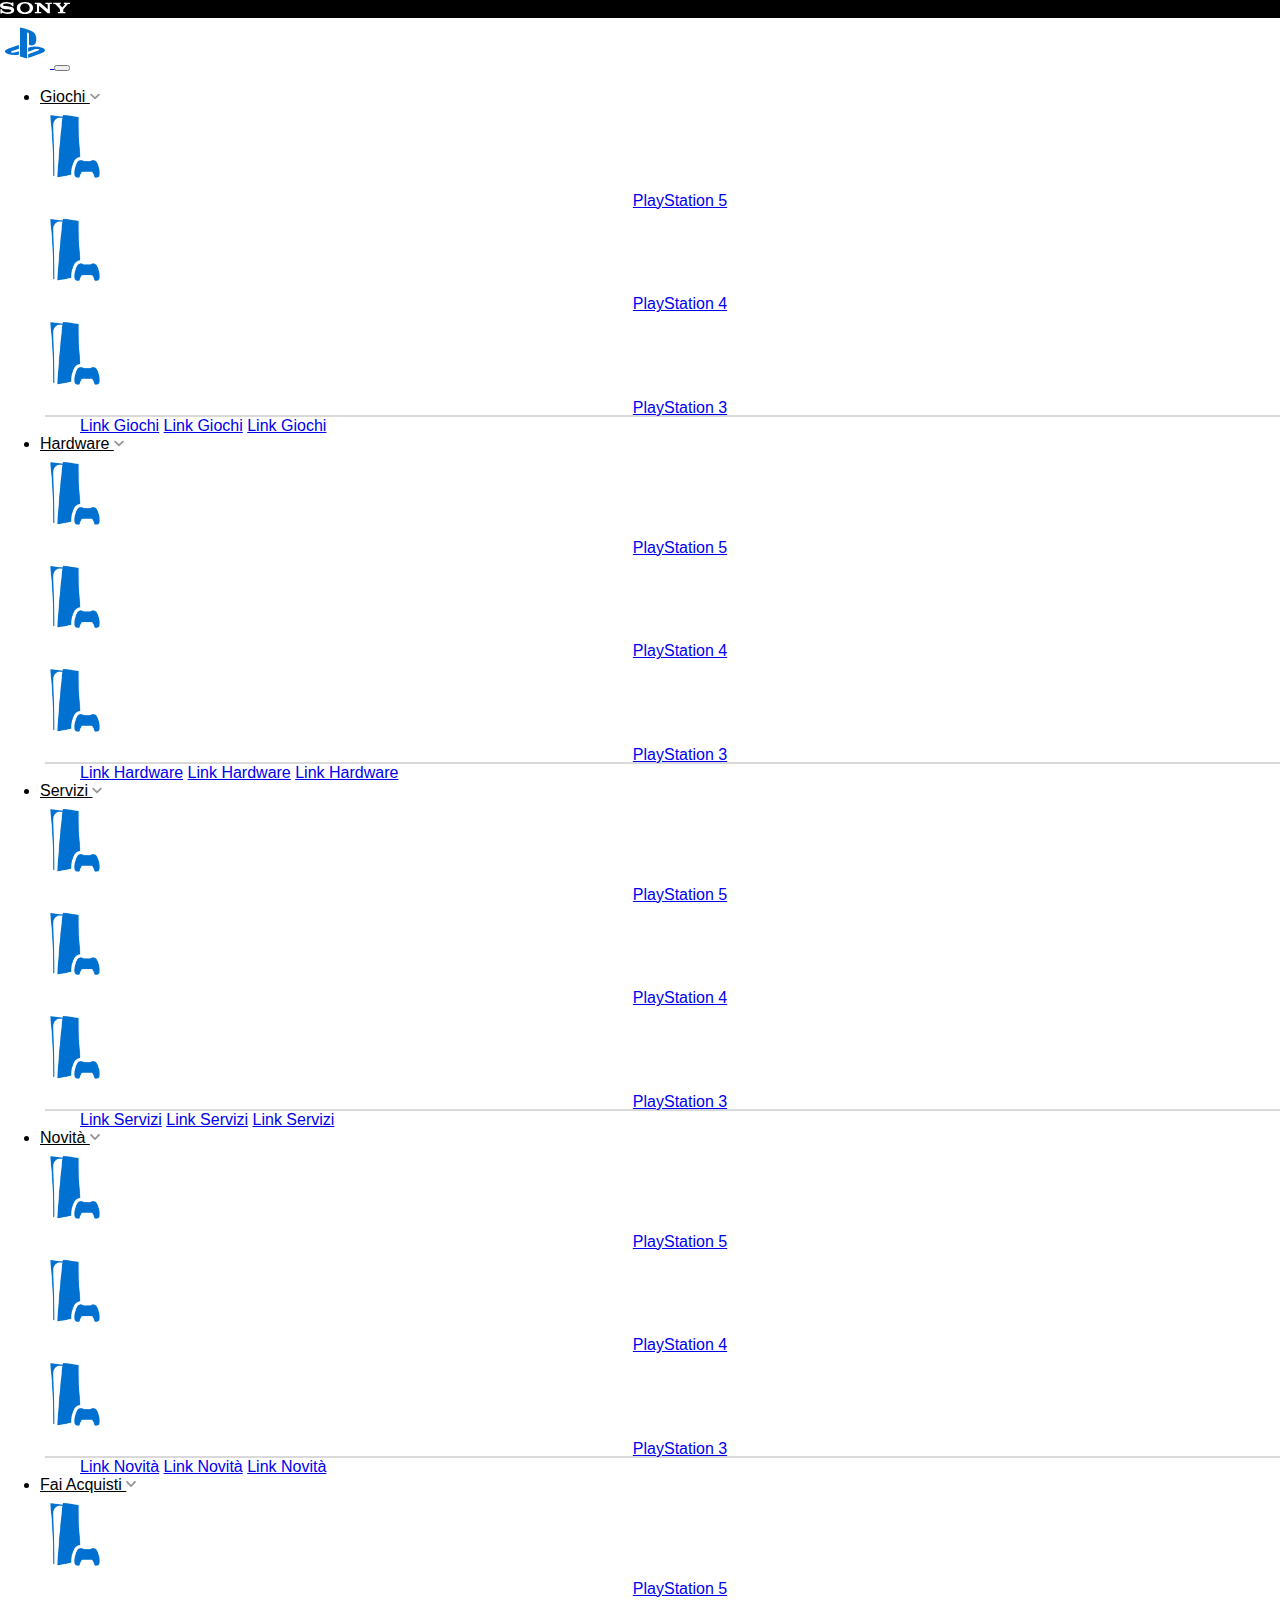
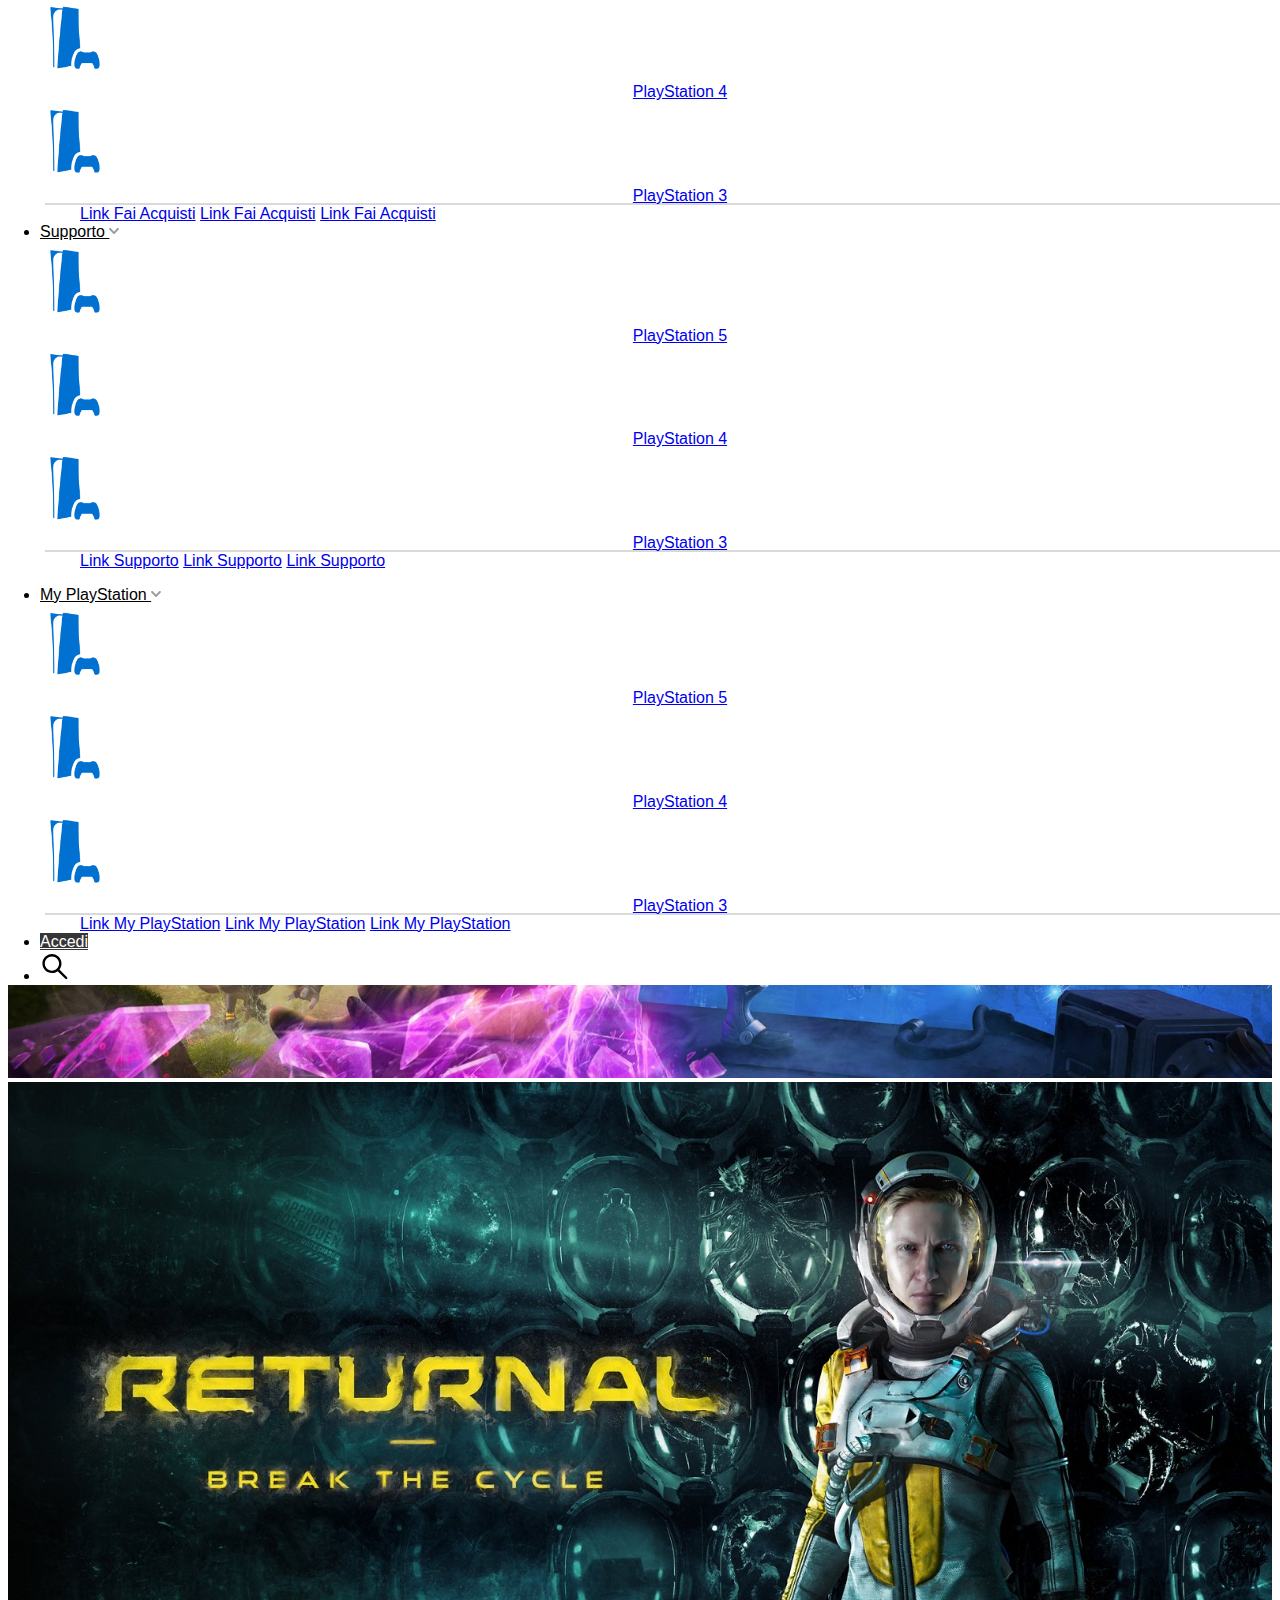
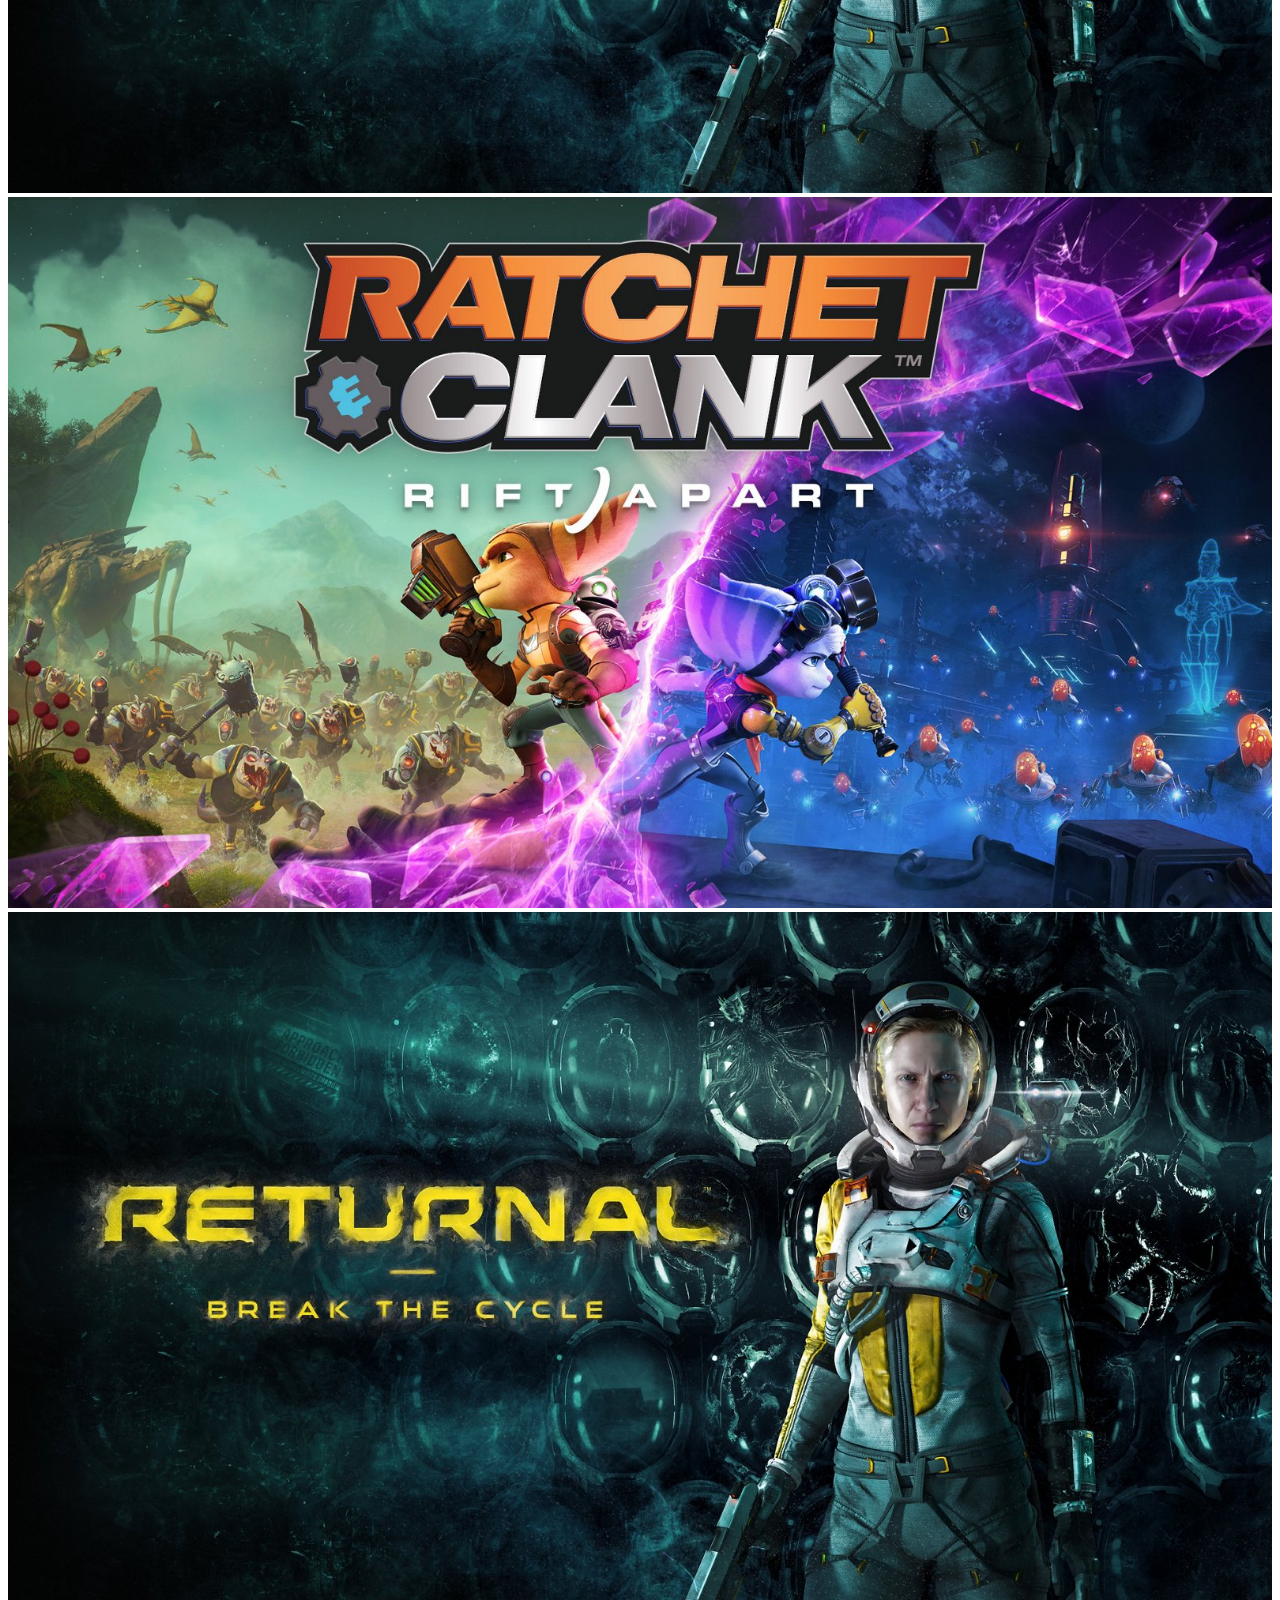
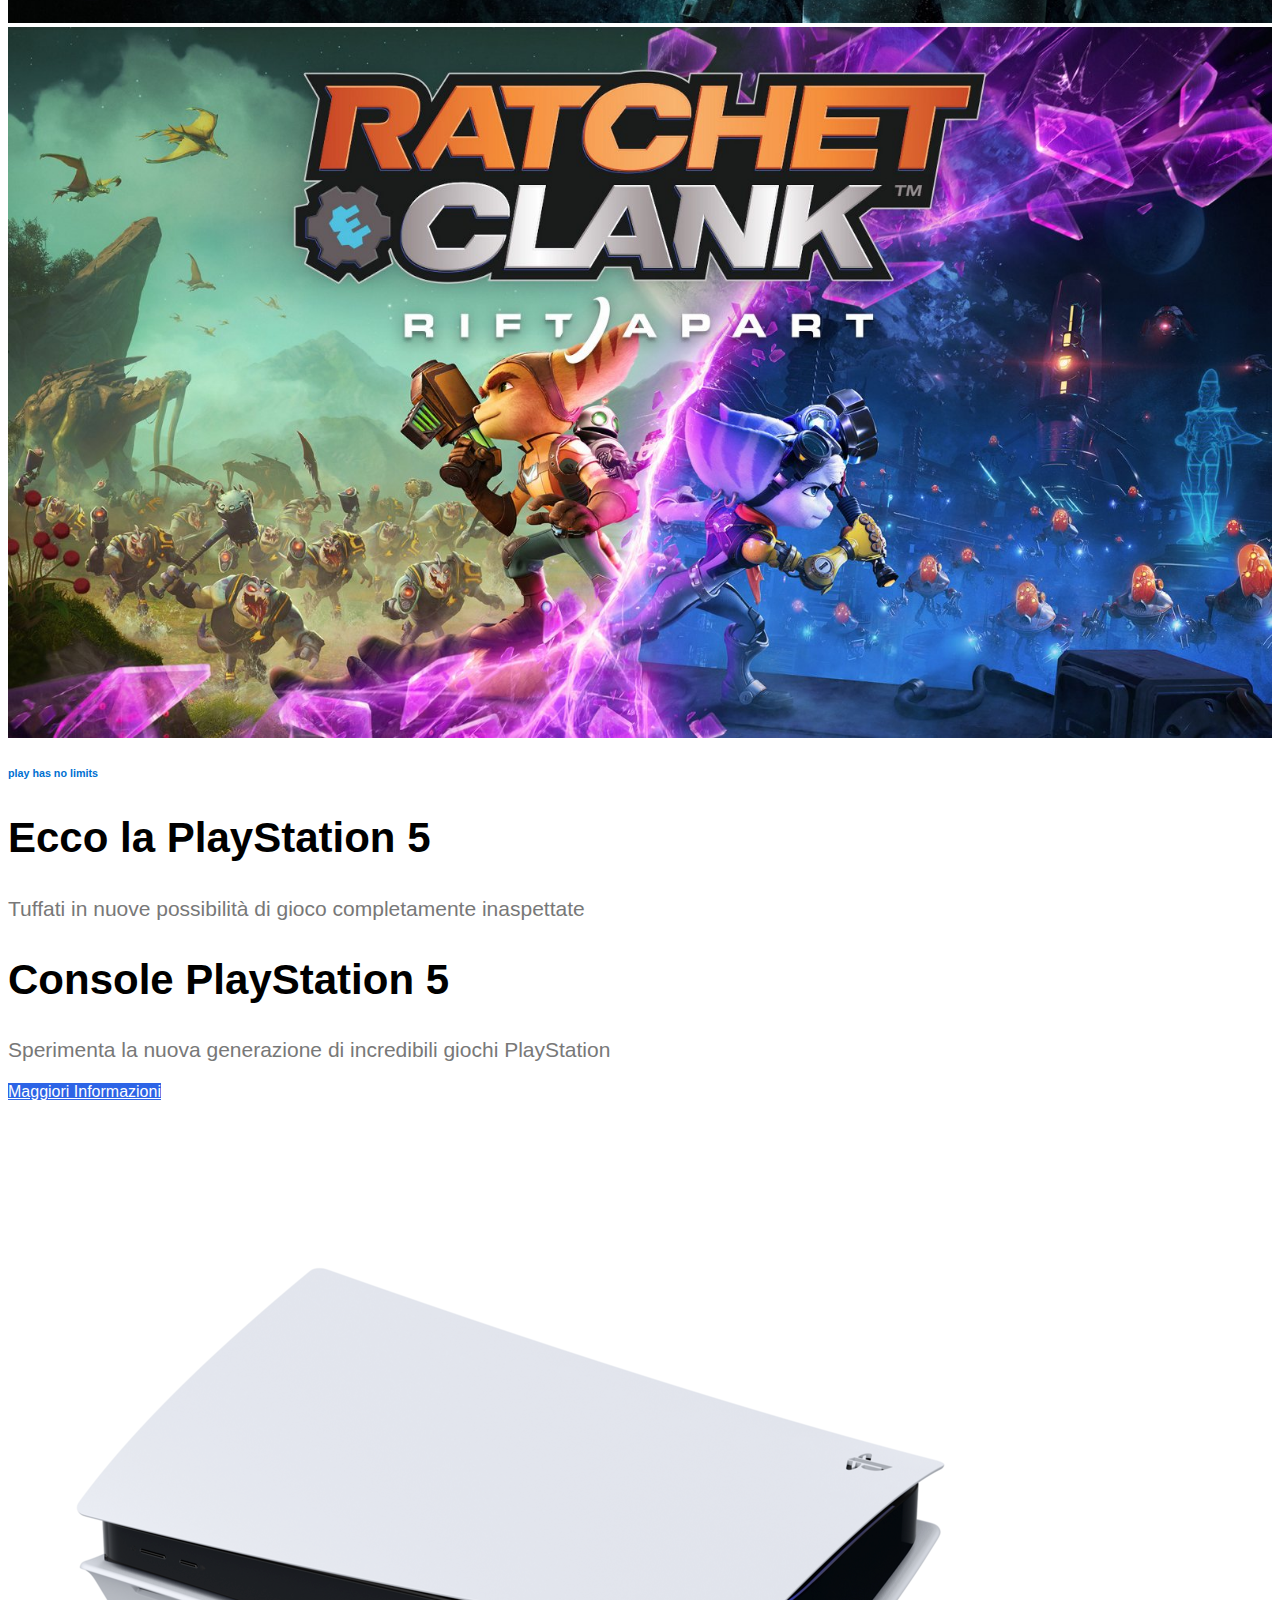
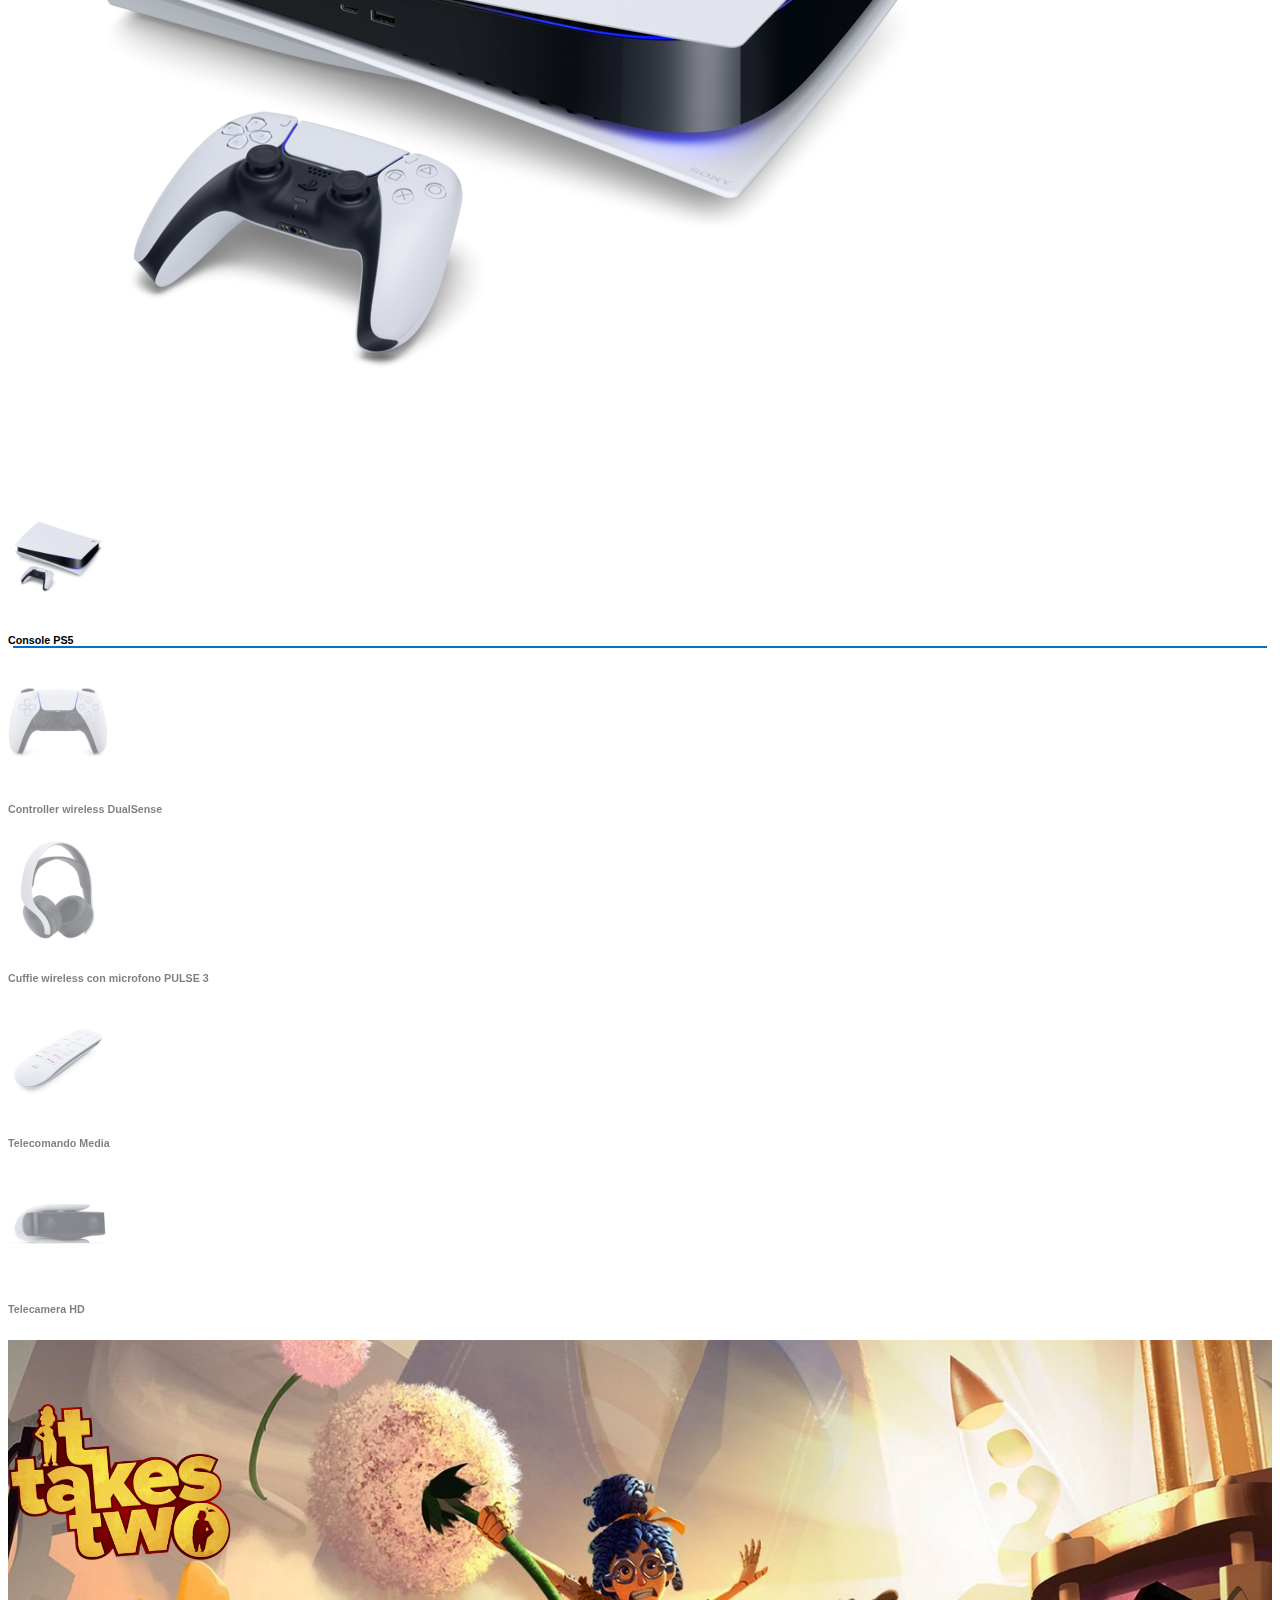
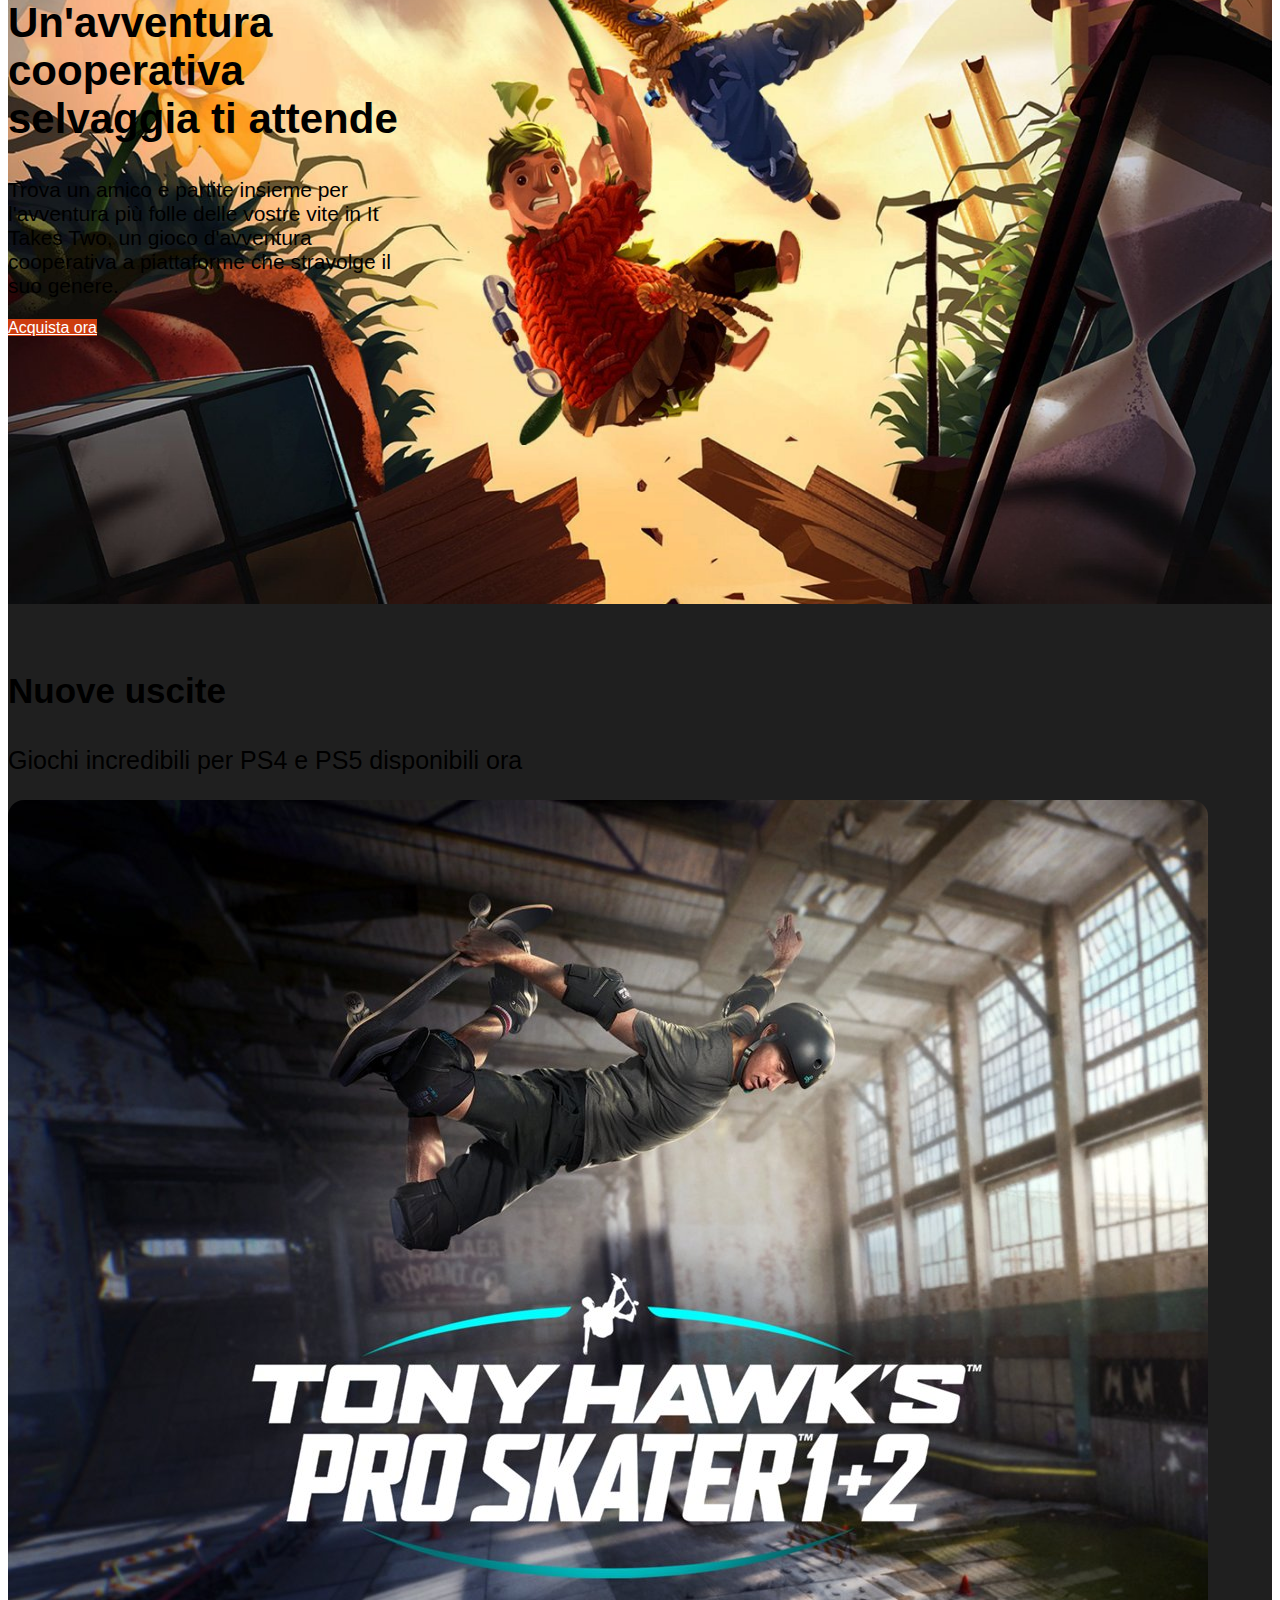
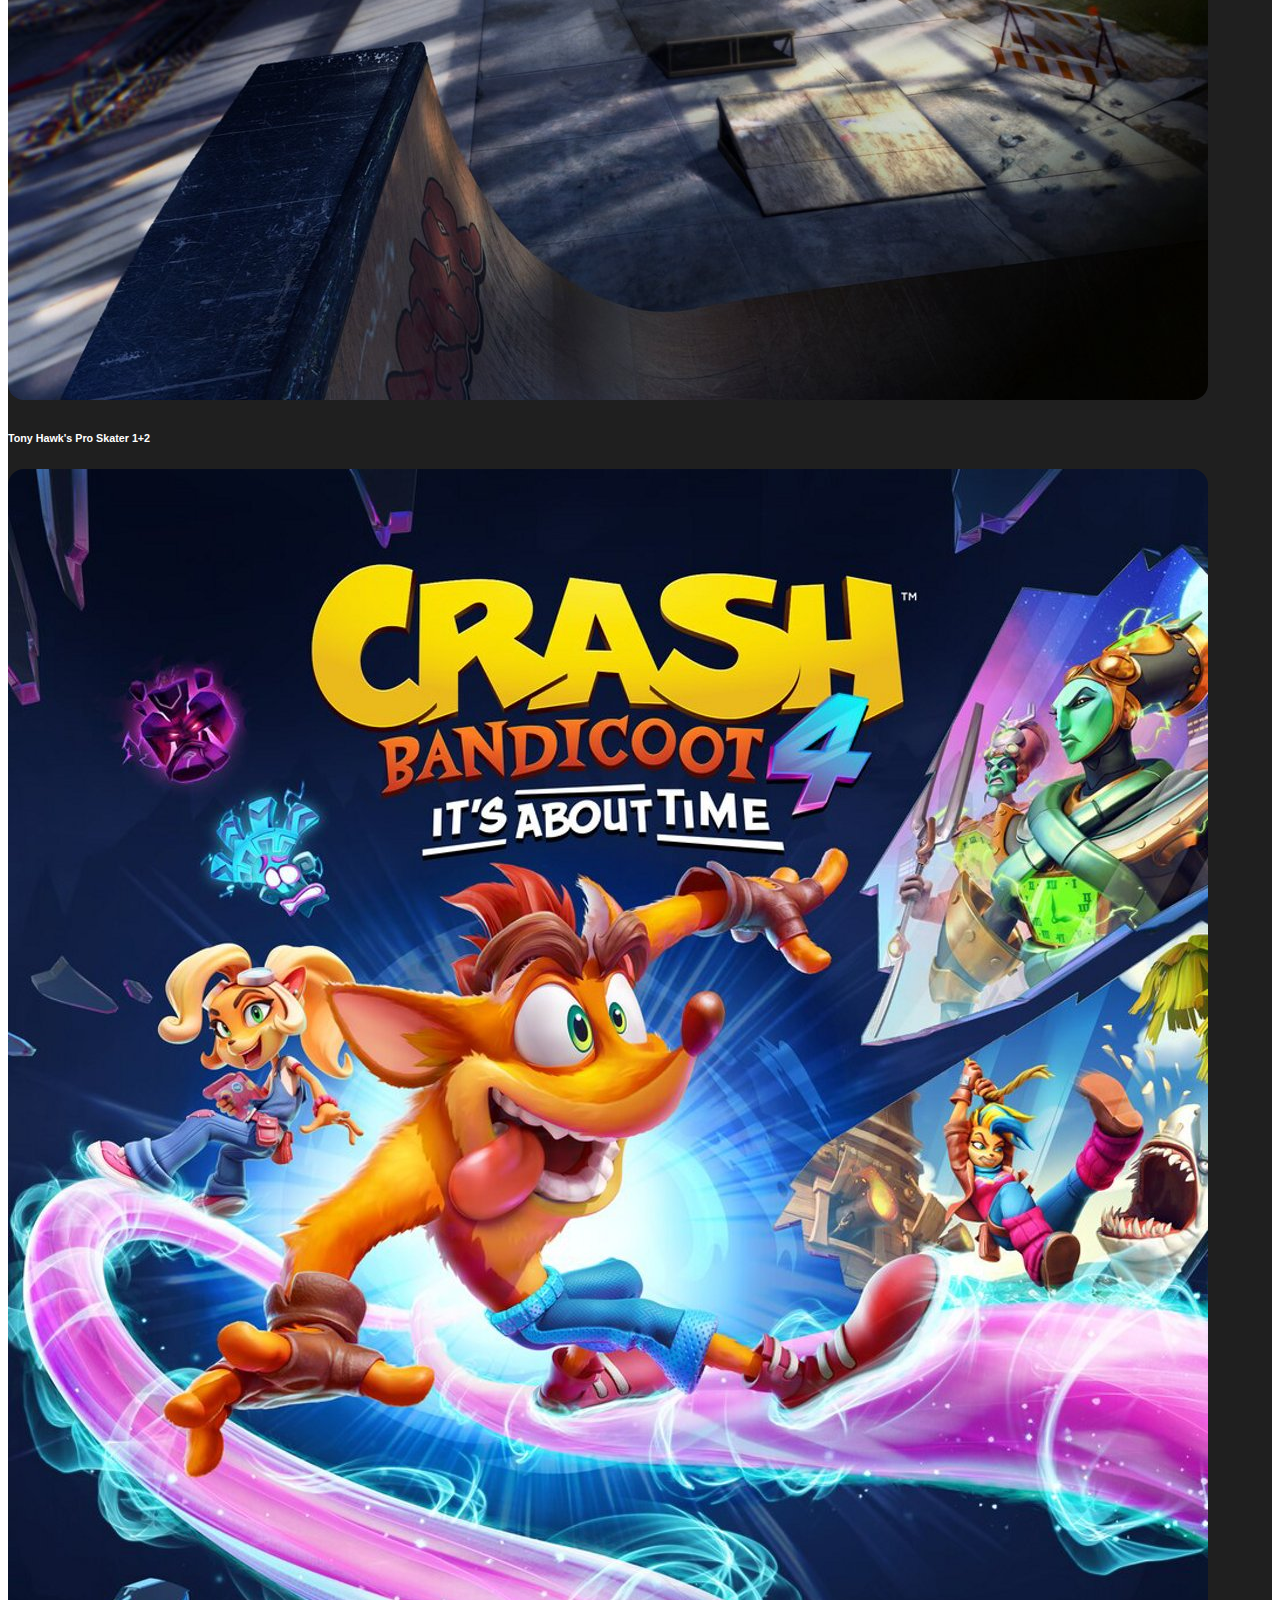
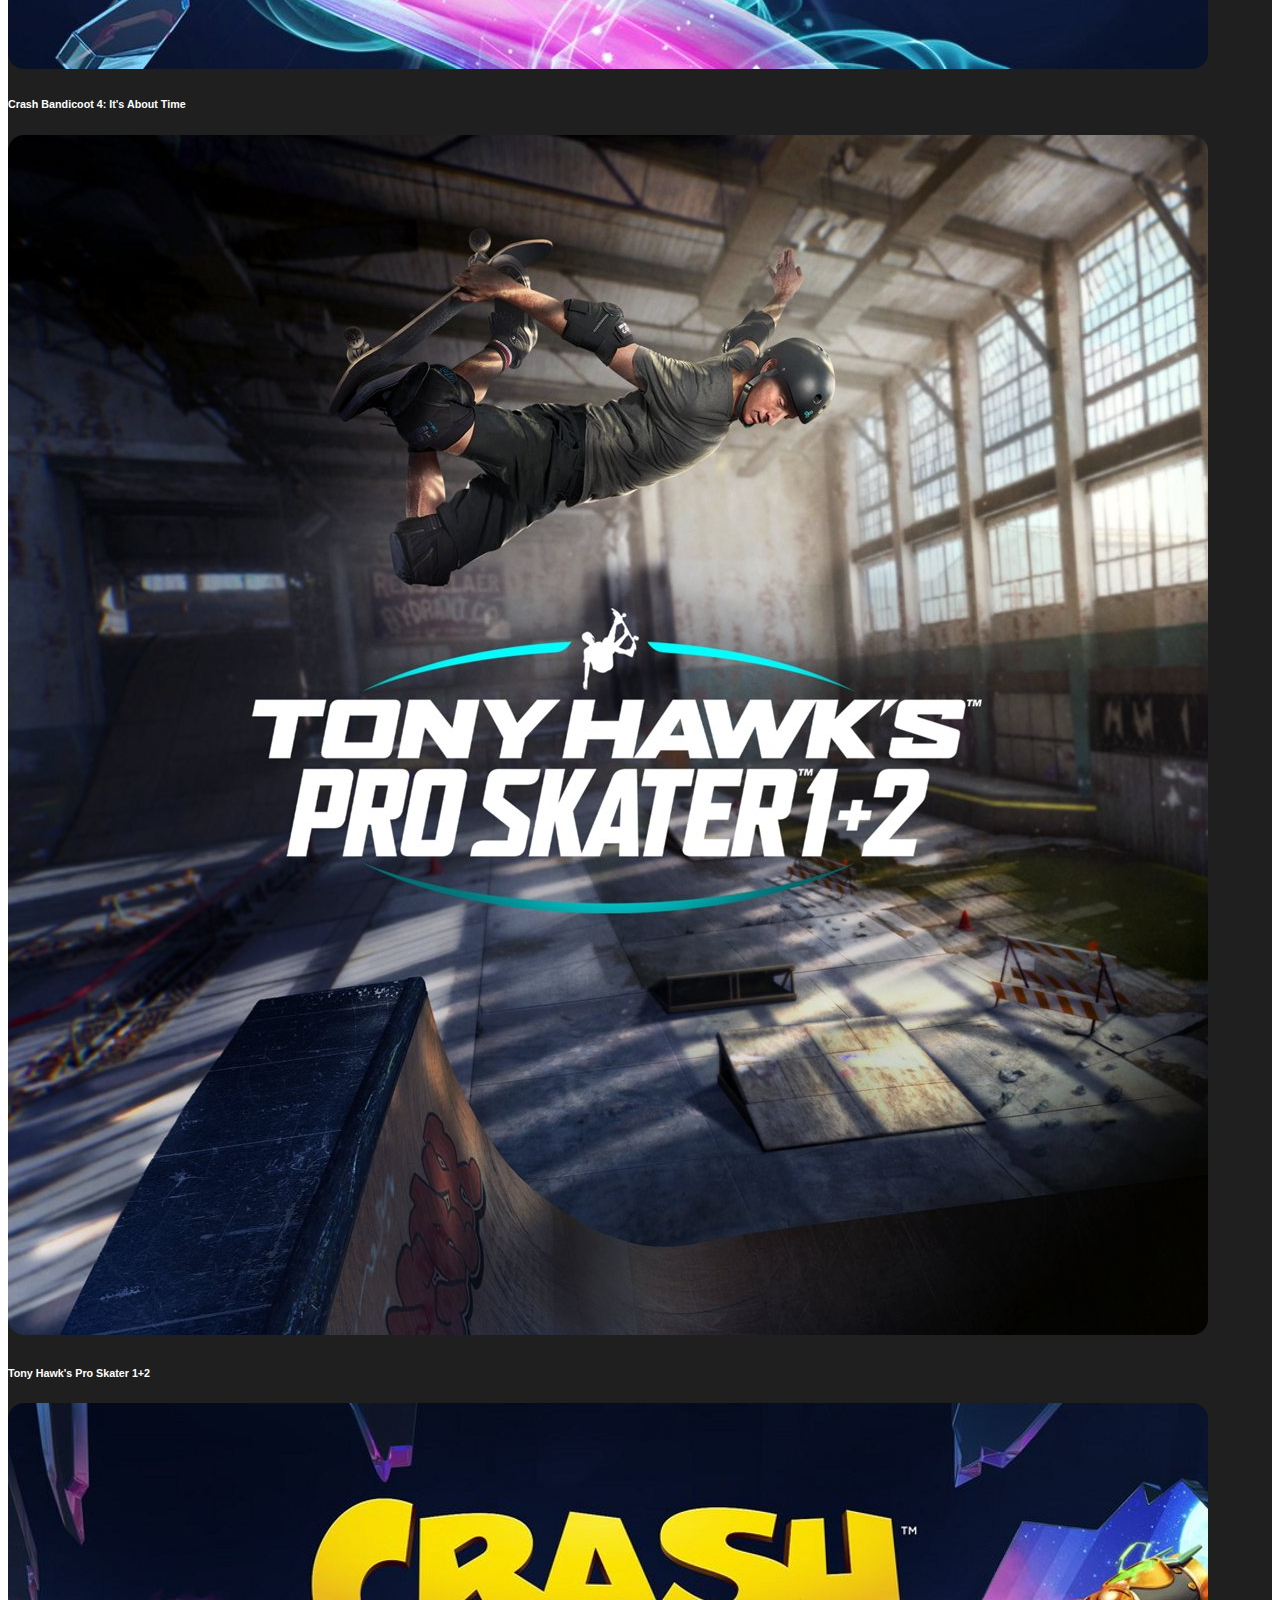
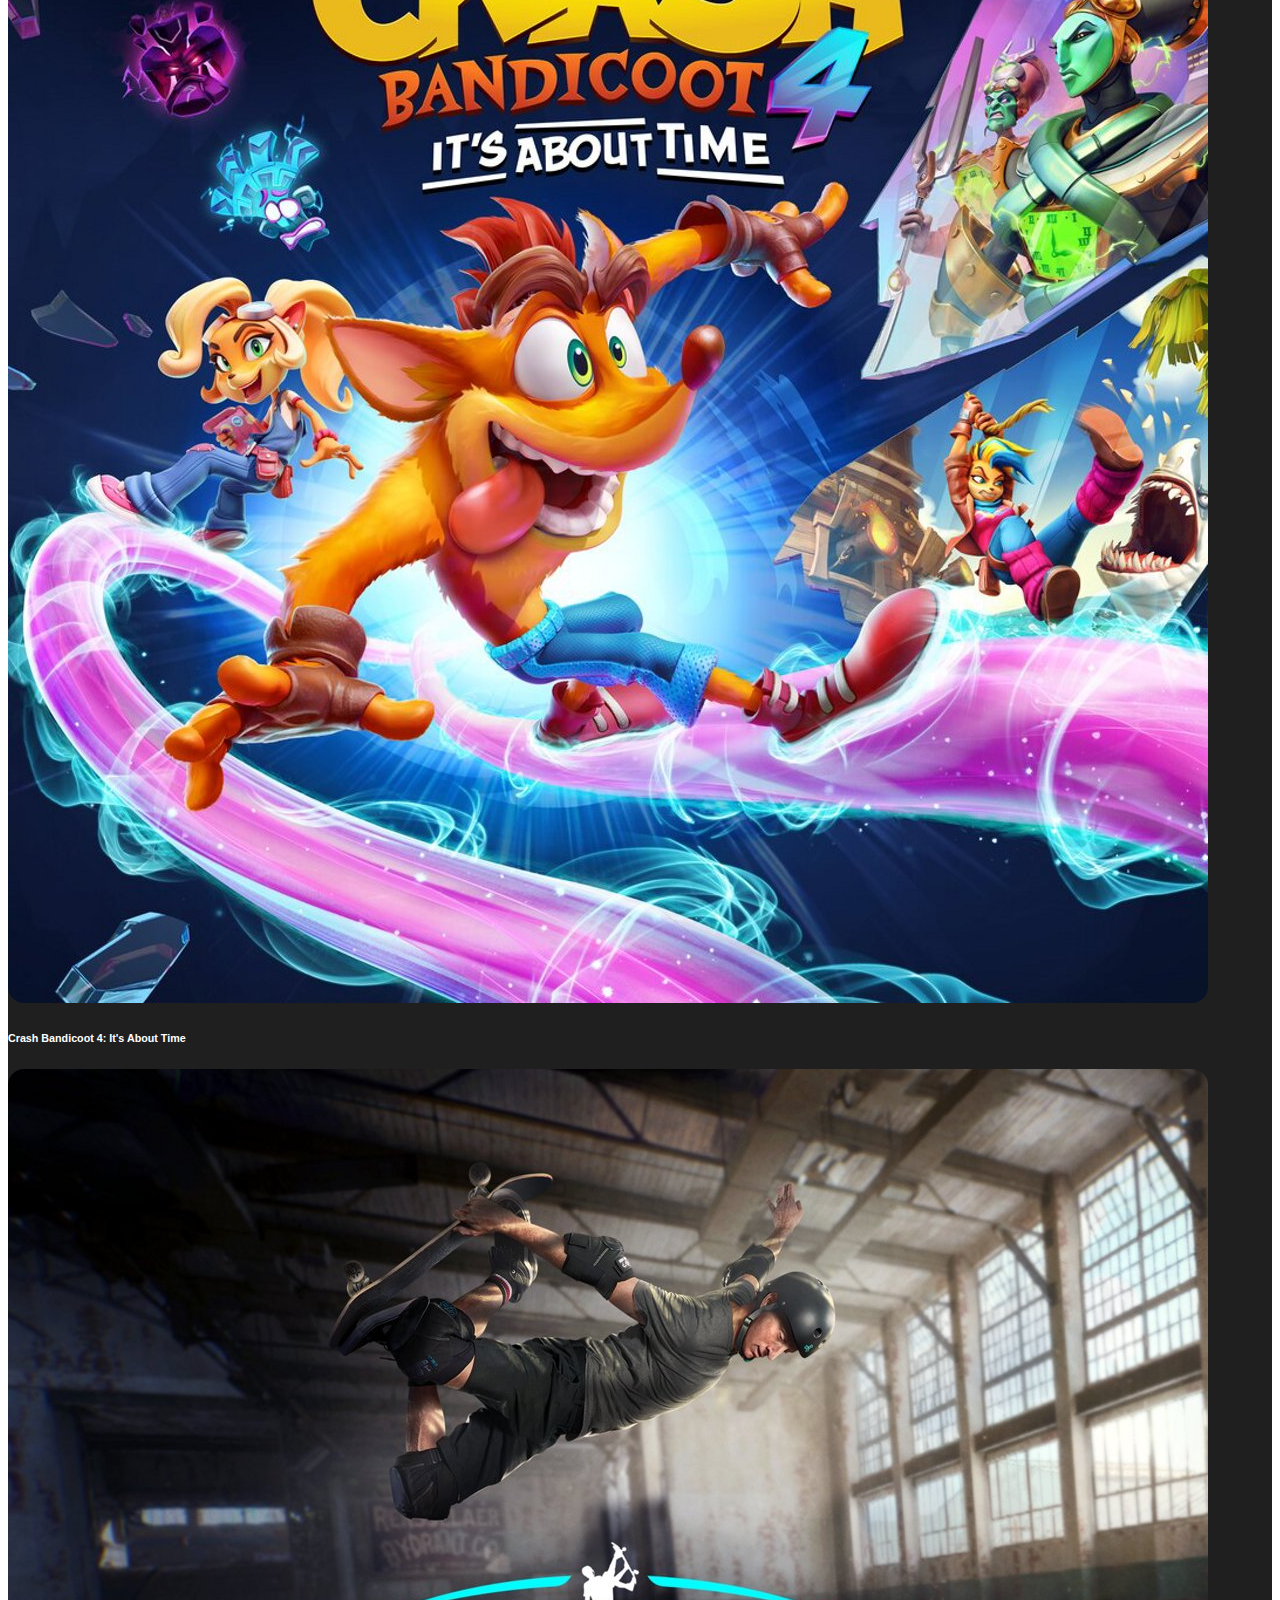
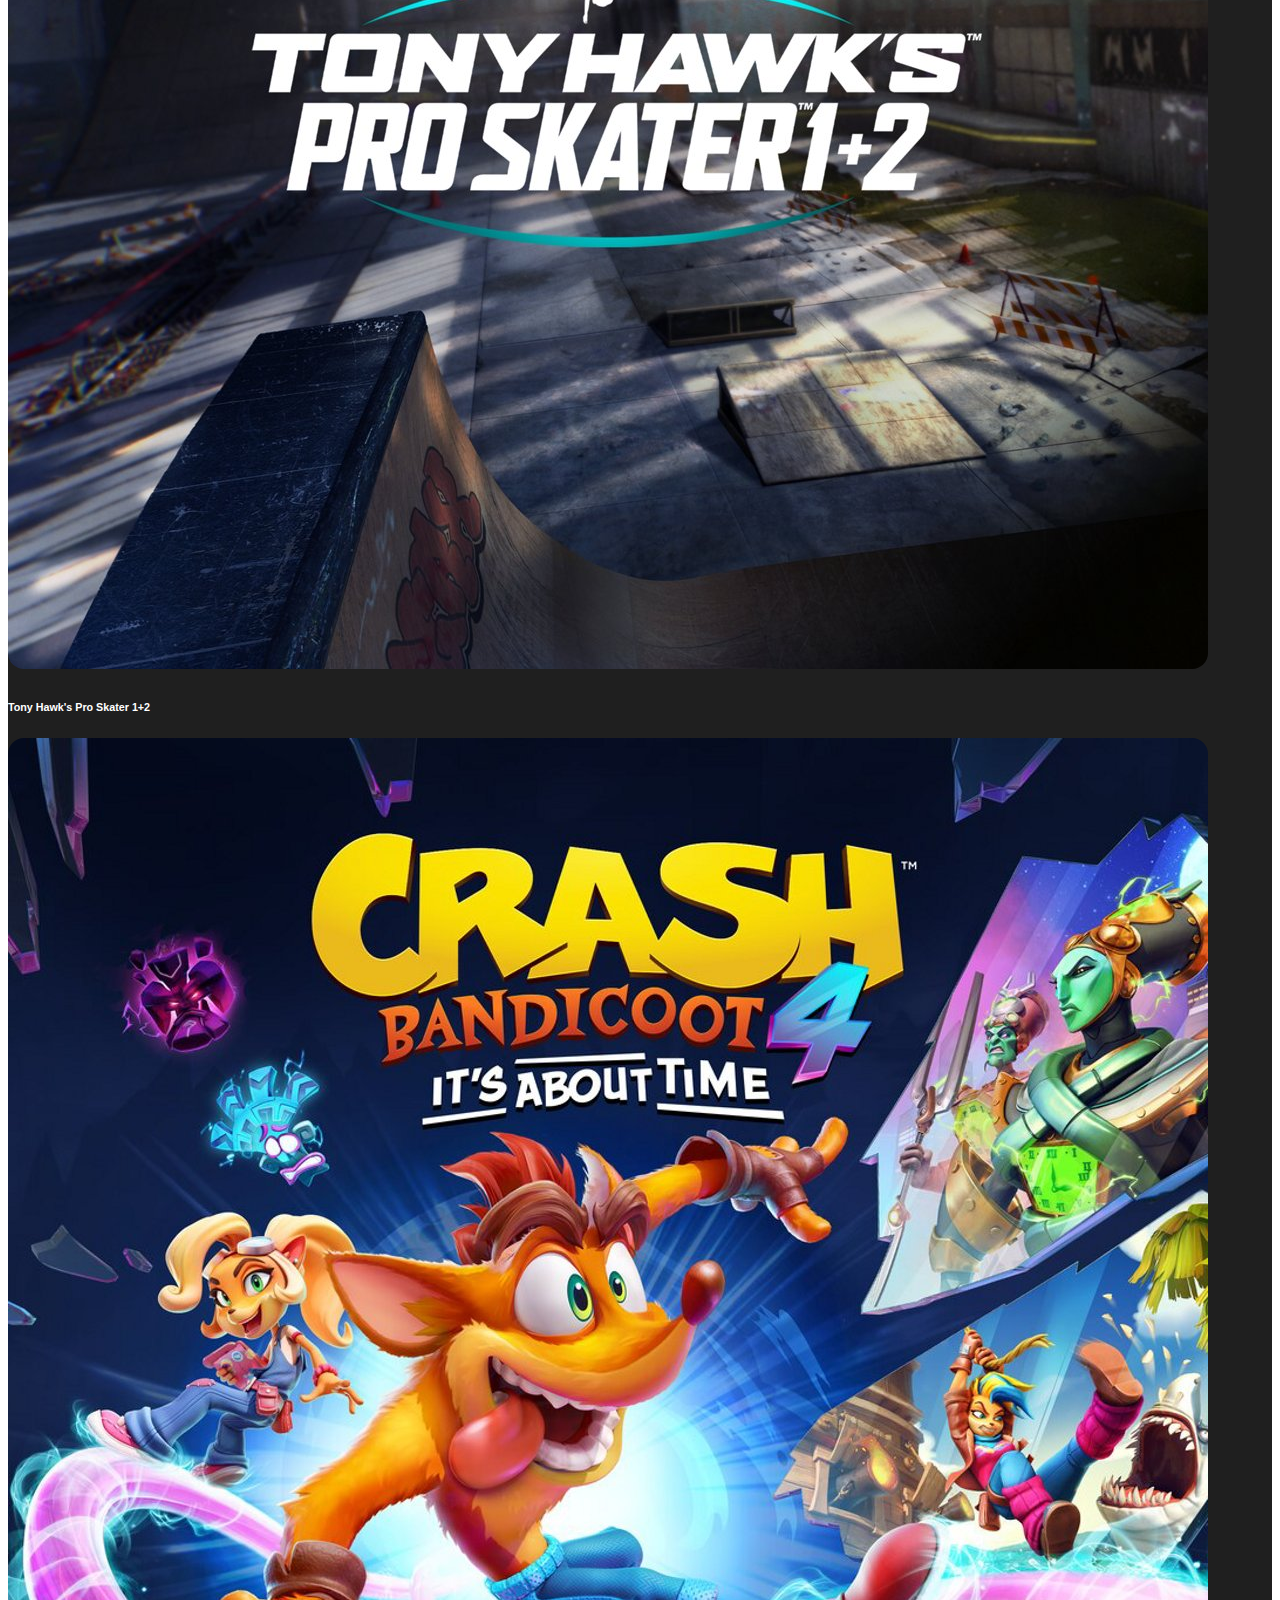
==== commit 25c14b42: "Bonus Playstation: Add navbar effects" ====
--- a/bonus/index.html
+++ b/bonus/index.html
@@ -41,13 +41,28 @@
                             <div class="dropdown-menu">
                                 <div class="container">
                                     <div class="row justify-content-center">
-                                        <div class="col-2"><a class="dropdown-item" href="#"><img src="./assets/img/play-menu-ico.png" alt=""><div>PlayStation 5</div>
-                                            </a></div>
-                                        <div class="col-2"><a class="dropdown-item" href="#"><img src="./assets/img/play-menu-ico.png" alt="">
-                                            <div>PlayStation 4</div></a></div>
-                                        <div class="col-2"><a class="dropdown-item" href="#"><img src="./assets/img/play-menu-ico.png" alt="">
-                                            <div>PlayStation 3</div></a></div>
-                                        <div class="col-12 divisore"><a class="dropdown-item text-center" href="#">Something else here</a></div>
+                                        <div class="col-2"><a class="dropdown-item" href="#"><img
+                                                    src="./assets/img/play-menu-ico.png" alt="">
+                                                <div>PlayStation 5</div>
+                                            </a></div>
+                                        <div class="col-2"><a class="dropdown-item" href="#"><img
+                                                    src="./assets/img/play-menu-ico.png" alt="">
+                                                <div>PlayStation 4</div>
+                                            </a></div>
+                                        <div class="col-2"><a class="dropdown-item" href="#"><img
+                                                    src="./assets/img/play-menu-ico.png" alt="">
+                                                <div>PlayStation 3</div>
+                                            </a></div>
+                                        <div class="col-12 divisore mt-2 text-center">
+                                            <ul class="mt-2">
+                                                <li><a class="dropdown-item text-center" href="#"><i
+                                                            class="fa-solid fa-circle"></i> Link Giochi</a></li>
+                                                <li><a class="dropdown-item text-center" href="#"><i
+                                                            class="fa-solid fa-circle"></i> Link Giochi</a></li>
+                                                <li><a class="dropdown-item text-center" href="#"><i
+                                                            class="fa-solid fa-circle"></i> Link Giochi</a></li>
+                                            </ul>
+                                        </div>
                                     </div>
                                 </div>
                             </div>
@@ -56,91 +71,182 @@
                             <a class="nav-link text_black dropdown-toggle" href="#" role="button"
                                 data-bs-toggle="dropdown" aria-expanded="false">Hardware <img class="down"
                                     src="./assets/img/chevron-down-solid.svg" alt=""></a>
-                                    <div class="dropdown-menu">
-                                        <div class="container">
-                                            <div class="row justify-content-center">
-                                                <div class="col-2"><a class="dropdown-item" href="#"><img src="./assets/img/play-menu-ico.png" alt=""><div>PlayStation 5</div>
-                                                    </a></div>
-                                                <div class="col-2"><a class="dropdown-item" href="#"><img src="./assets/img/play-menu-ico.png" alt="">
-                                                    <div>PlayStation 4</div></a></div>
-                                                <div class="col-2"><a class="dropdown-item" href="#"><img src="./assets/img/play-menu-ico.png" alt="">
-                                                    <div>PlayStation 3</div></a></div>
-                                                <div class="col-12 divisore"><a class="dropdown-item text-center" href="#">Something else here</a></div>
-                                            </div>
+                            <div class="dropdown-menu">
+                                <div class="container">
+                                    <div class="row justify-content-center">
+                                        <div class="col-2"><a class="dropdown-item" href="#"><img
+                                                    src="./assets/img/play-menu-ico.png" alt="">
+                                                <div>PlayStation 5</div>
+                                            </a></div>
+                                        <div class="col-2"><a class="dropdown-item" href="#"><img
+                                                    src="./assets/img/play-menu-ico.png" alt="">
+                                                <div>PlayStation 4</div>
+                                            </a></div>
+                                        <div class="col-2"><a class="dropdown-item" href="#"><img
+                                                    src="./assets/img/play-menu-ico.png" alt="">
+                                                <div>PlayStation 3</div>
+                                            </a></div>
+                                        <div class="col-12 divisore mt-2 text-center">
+                                            <ul class="mt-2">
+                                                <li><a class="dropdown-item text-center" href="#"><i
+                                                            class="fa-solid fa-circle"></i> Link Hardware</a></li>
+                                                <li><a class="dropdown-item text-center" href="#"><i
+                                                            class="fa-solid fa-circle"></i> Link Hardware</a></li>
+                                                <li><a class="dropdown-item text-center" href="#"><i
+                                                            class="fa-solid fa-circle"></i> Link Hardware</a></li>
+                                            </ul>
                                         </div>
                                     </div>
+                                </div>
+                            </div>
                         </li>
                         <li class="nav-item dropdown">
                             <a class="nav-link text_black dropdown-toggle" href="#" role="button"
                                 data-bs-toggle="dropdown" aria-expanded="false">Servizi <img class="down"
                                     src="./assets/img/chevron-down-solid.svg" alt=""></a>
-                                    <div class="dropdown-menu">
-                                        <div class="container">
-                                            <div class="row justify-content-center">
-                                                <div class="col-2"><a class="dropdown-item" href="#"><img src="./assets/img/play-menu-ico.png" alt=""><div>PlayStation 5</div>
-                                                    </a></div>
-                                                <div class="col-2"><a class="dropdown-item" href="#"><img src="./assets/img/play-menu-ico.png" alt="">
-                                                    <div>PlayStation 4</div></a></div>
-                                                <div class="col-2"><a class="dropdown-item" href="#"><img src="./assets/img/play-menu-ico.png" alt="">
-                                                    <div>PlayStation 3</div></a></div>
-                                                <div class="col-12 divisore"><a class="dropdown-item text-center" href="#">Something else here</a></div>
-                                            </div>
+                            <div class="dropdown-menu">
+                                <div class="container">
+                                    <div class="row justify-content-center">
+                                        <div class="col-2"><a class="dropdown-item" href="#"><img
+                                                    src="./assets/img/play-menu-ico.png" alt="">
+                                                <div>PlayStation 5</div>
+                                            </a></div>
+                                        <div class="col-2"><a class="dropdown-item" href="#"><img
+                                                    src="./assets/img/play-menu-ico.png" alt="">
+                                                <div>PlayStation 4</div>
+                                            </a></div>
+                                        <div class="col-2"><a class="dropdown-item" href="#"><img
+                                                    src="./assets/img/play-menu-ico.png" alt="">
+                                                <div>PlayStation 3</div>
+                                            </a></div>
+                                        <div class="col-12 divisore mt-2 text-center">
+                                            <ul class="mt-2">
+                                                <li><a class="dropdown-item text-center" href="#"><i
+                                                            class="fa-solid fa-circle"></i> Link Servizi</a></li>
+                                                <li><a class="dropdown-item text-center" href="#"><i
+                                                            class="fa-solid fa-circle"></i> Link Servizi</a></li>
+                                                <li><a class="dropdown-item text-center" href="#"><i
+                                                            class="fa-solid fa-circle"></i> Link Servizi</a></li>
+                                            </ul>
                                         </div>
                                     </div>
+                                </div>
+                            </div>
                         </li>
                         <li class="nav-item dropdown">
                             <a class="nav-link text_black dropdown-toggle" href="#" role="button"
                                 data-bs-toggle="dropdown" aria-expanded="false">Novità <img class="down"
                                     src="./assets/img/chevron-down-solid.svg" alt=""></a>
-                                    <div class="dropdown-menu">
-                                        <div class="container">
-                                            <div class="row justify-content-center">
-                                                <div class="col-2"><a class="dropdown-item" href="#"><img src="./assets/img/play-menu-ico.png" alt=""><div>PlayStation 5</div>
-                                                    </a></div>
-                                                <div class="col-2"><a class="dropdown-item" href="#"><img src="./assets/img/play-menu-ico.png" alt="">
-                                                    <div>PlayStation 4</div></a></div>
-                                                <div class="col-2"><a class="dropdown-item" href="#"><img src="./assets/img/play-menu-ico.png" alt="">
-                                                    <div>PlayStation 3</div></a></div>
-                                                <div class="col-12 divisore"><a class="dropdown-item text-center" href="#">Something else here</a></div>
-                                            </div>
+                            <div class="dropdown-menu">
+                                <div class="container">
+                                    <div class="row justify-content-center">
+                                        <div class="col-2"><a class="dropdown-item" href="#"><img
+                                                    src="./assets/img/play-menu-ico.png" alt="">
+                                                <div>PlayStation 5</div>
+                                            </a>
+                                        </div>
+                                        <div class="col-2"><a class="dropdown-item" href="#"><img
+                                                    src="./assets/img/play-menu-ico.png" alt="">
+                                                <div>PlayStation 4</div>
+                                            </a>
+                                        </div>
+                                        <div class="col-2"><a class="dropdown-item" href="#"><img
+                                                    src="./assets/img/play-menu-ico.png" alt="">
+                                                <div>PlayStation 3</div>
+                                            </a>
+                                        </div>
+                                        <div class="col-12 divisore mt-2 text-center">
+                                            <ul class="mt-2">
+                                                <li>
+                                                    <a class="dropdown-item text-center" href="#"><i class="fa-solid fa-circle"></i> Link Novità</a>
+                                                </li>
+                                                <li>
+                                                    <a class="dropdown-item text-center" href="#"><i
+                                                            class="fa-solid fa-circle"></i> Link Novità</a>
+                                                </li>
+                                                <li><a class="dropdown-item text-center" href="#"><i
+                                                            class="fa-solid fa-circle"></i> Link Novità</a>       
+                                                </li>
+                                            </ul>
                                         </div>
                                     </div>
+                                </div>
+                            </div>
                         </li>
                         <li class="nav-item dropdown">
                             <a class="nav-link text_black dropdown-toggle" href="#" role="button"
                                 data-bs-toggle="dropdown" aria-expanded="false">Fai Acquisti <img class="down"
                                     src="./assets/img/chevron-down-solid.svg" alt=""></a>
-                                    <div class="dropdown-menu">
-                                        <div class="container">
-                                            <div class="row justify-content-center">
-                                                <div class="col-2"><a class="dropdown-item" href="#"><img src="./assets/img/play-menu-ico.png" alt=""><div>PlayStation 5</div>
-                                                    </a></div>
-                                                <div class="col-2"><a class="dropdown-item" href="#"><img src="./assets/img/play-menu-ico.png" alt="">
-                                                    <div>PlayStation 4</div></a></div>
-                                                <div class="col-2"><a class="dropdown-item" href="#"><img src="./assets/img/play-menu-ico.png" alt="">
-                                                    <div>PlayStation 3</div></a></div>
-                                                <div class="col-12 divisore"><a class="dropdown-item text-center" href="#">Something else here</a></div>
+                            <div class="dropdown-menu">
+                                <div class="container">
+                                    <div class="row justify-content-center">
+                                        <div class="col-2"><a class="dropdown-item" href="#"><img
+                                                    src="./assets/img/play-menu-ico.png" alt="">
+                                                <div>PlayStation 5</div>
+                                            </a></div>
+                                        <div class="col-2"><a class="dropdown-item" href="#"><img
+                                                    src="./assets/img/play-menu-ico.png" alt="">
+                                                <div>PlayStation 4</div>
+                                            </a></div>
+                                        <div class="col-2"><a class="dropdown-item" href="#"><img
+                                                    src="./assets/img/play-menu-ico.png" alt="">
+                                                <div>PlayStation 3</div>
+                                            </a>
+                                        </div>
+                                            <div class="col-12 divisore mt-2 text-center">
+                                                <ul class="mt-2">
+                                                    <li>
+                                                        <a class="dropdown-item text-center" href="#"><i class="fa-solid fa-circle"></i> Link Fai Acquisti</a>
+                                                    </li>
+                                                    <li>
+                                                        <a class="dropdown-item text-center" href="#"><i
+                                                                class="fa-solid fa-circle"></i> Link Fai Acquisti</a>
+                                                    </li>
+                                                    <li><a class="dropdown-item text-center" href="#"><i
+                                                                class="fa-solid fa-circle"></i> Link Fai Acquisti</a>       
+                                                    </li>
+                                                </ul>
                                             </div>
-                                        </div>
                                     </div>
+                                </div>
+                            </div>
                         </li>
                         <li class="nav-item dropdown">
                             <a class="nav-link text_black dropdown-toggle" href="#" role="button"
                                 data-bs-toggle="dropdown" aria-expanded="false">Supporto <img class="down"
                                     src="./assets/img/chevron-down-solid.svg" alt=""></a>
-                                    <div class="dropdown-menu">
-                                        <div class="container">
-                                            <div class="row justify-content-center">
-                                                <div class="col-2"><a class="dropdown-item" href="#"><img src="./assets/img/play-menu-ico.png" alt=""><div>PlayStation 5</div>
-                                                    </a></div>
-                                                <div class="col-2"><a class="dropdown-item" href="#"><img src="./assets/img/play-menu-ico.png" alt="">
-                                                    <div>PlayStation 4</div></a></div>
-                                                <div class="col-2"><a class="dropdown-item" href="#"><img src="./assets/img/play-menu-ico.png" alt="">
-                                                    <div>PlayStation 3</div></a></div>
-                                                <div class="col-12 divisore"><a class="dropdown-item text-center" href="#">Something else here</a></div>
+                            <div class="dropdown-menu">
+                                <div class="container">
+                                    <div class="row justify-content-center">
+                                        <div class="col-2"><a class="dropdown-item" href="#"><img
+                                                    src="./assets/img/play-menu-ico.png" alt="">
+                                                <div>PlayStation 5</div>
+                                            </a></div>
+                                        <div class="col-2"><a class="dropdown-item" href="#"><img
+                                                    src="./assets/img/play-menu-ico.png" alt="">
+                                                <div>PlayStation 4</div>
+                                            </a></div>
+                                        <div class="col-2"><a class="dropdown-item" href="#"><img
+                                                    src="./assets/img/play-menu-ico.png" alt="">
+                                                <div>PlayStation 3</div>
+                                            </a></div>
+                                            <div class="col-12 divisore mt-2 text-center">
+                                                <ul class="mt-2">
+                                                    <li>
+                                                        <a class="dropdown-item text-center" href="#"><i class="fa-solid fa-circle"></i> Link Supporto</a>
+                                                    </li>
+                                                    <li>
+                                                        <a class="dropdown-item text-center" href="#"><i
+                                                                class="fa-solid fa-circle"></i> Link Supporto</a>
+                                                    </li>
+                                                    <li><a class="dropdown-item text-center" href="#"><i
+                                                                class="fa-solid fa-circle"></i> Link Supporto</a>       
+                                                    </li>
+                                                </ul>
                                             </div>
-                                        </div>
                                     </div>
+                                </div>
+                            </div>
                         </li>
                     </ul>
                     <ul class="navbar-nav ms-auto">
@@ -148,19 +254,38 @@
                             <a class="nav-link text_black dropdown-toggle" href="#" role="button"
                                 data-bs-toggle="dropdown" aria-expanded="false">My PlayStation <img class="down"
                                     src="./assets/img/chevron-down-solid.svg" alt=""></a>
-                                    <div class="dropdown-menu">
-                                        <div class="container">
-                                            <div class="row justify-content-center">
-                                                <div class="col-2"><a class="dropdown-item" href="#"><img src="./assets/img/play-menu-ico.png" alt=""><div>PlayStation 5</div>
-                                                    </a></div>
-                                                <div class="col-2"><a class="dropdown-item"  href="#"><img src="./assets/img/play-menu-ico.png" alt="">
-                                                    <div>PlayStation 4</div></a></div>
-                                                <div class="col-2"><a class="dropdown-item" href="#"><img src="./assets/img/play-menu-ico.png" alt="">
-                                                    <div>PlayStation 3</div></a></div>
-                                                <div class="col-12 divisore"><a class="dropdown-item text-center" href="#">Something else here</a></div>
+                            <div class="dropdown-menu">
+                                <div class="container">
+                                    <div class="row justify-content-center">
+                                        <div class="col-2"><a class="dropdown-item" href="#"><img
+                                                    src="./assets/img/play-menu-ico.png" alt="">
+                                                <div>PlayStation 5</div>
+                                            </a></div>
+                                        <div class="col-2"><a class="dropdown-item" href="#"><img
+                                                    src="./assets/img/play-menu-ico.png" alt="">
+                                                <div>PlayStation 4</div>
+                                            </a></div>
+                                        <div class="col-2"><a class="dropdown-item" href="#"><img
+                                                    src="./assets/img/play-menu-ico.png" alt="">
+                                                <div>PlayStation 3</div>
+                                            </a></div>
+                                            <div class="col-12 divisore mt-2 text-center">
+                                                <ul class="mt-2">
+                                                    <li>
+                                                        <a class="dropdown-item text-center" href="#"><i class="fa-solid fa-circle"></i> Link My PlayStation</a>
+                                                    </li>
+                                                    <li>
+                                                        <a class="dropdown-item text-center" href="#"><i
+                                                                class="fa-solid fa-circle"></i> Link My PlayStation</a>
+                                                    </li>
+                                                    <li><a class="dropdown-item text-center" href="#"><i
+                                                                class="fa-solid fa-circle"></i> Link My PlayStation</a>       
+                                                    </li>
+                                                </ul>
                                             </div>
-                                        </div>
                                     </div>
+                                </div>
+                            </div>
                         </li>
                         <li class="nav-item">
                             <a class="nav-link btn btn-lg btn_login rounded-pill" href="#">Accedi</a>
@@ -489,8 +614,8 @@
         </section>
         <!-- /.playstore -->
         <div class="play_now py-5 py-md-0">
-            <div class="container d-flex">
-                <div class="play_now_txt align-self-center py-lg-5">
+            <div class="container">
+                <div class="play_now_txt d-flex align-self-center py-lg-5">
                     <img src="./assets/img/ps-now-logo-two-column.png" alt="">
                     <p class="my-4 text-white">Ottieni l'accesso immediato a una vastissima raccolta di oltre 800 giochi
                         per PS4, PS3 e PS2 su PS4 e PC Windows, con nuovi titoli aggiunti ogni mese.</p>
--- a/bonus/assets/css/style.css
+++ b/bonus/assets/css/style.css
@@ -151,6 +151,10 @@
     transform: rotate(180deg); 
 }
 
+header .dropdown-menu.show {
+    box-shadow: 0 7px 0 -5px rgb(0 0 0 / 15%);
+}
+
 header .dropdown-menu {
     width: 100vw;
     border: none;
@@ -163,7 +167,7 @@
 }
 
 .dropdown-item:hover{
-    box-shadow: 0 0 5px 5px var(--ps-light_para);
+    box-shadow: 0 0 5px 5px rgba(0, 0, 0, 0.336);
 }
 
 header .dropdown{
@@ -182,7 +186,23 @@
 }
 
 .divisore{
-    border-top: 1px solid var(--ps-light_para);
+    box-shadow: 0 -7px 0 -5px rgb(0 0 0 / 15%)
+}
+
+.divisore .dropdown-item:hover{
+    box-shadow: none;
+    text-decoration: underline;
+    color: var(--ps-primary_subtitle);
+}
+
+.divisore ul li{
+    display: inline-block;
+}
+
+.dropdown-item .fa-circle{
+    font-size: 5px;
+    vertical-align: middle;
+    color: var(--ps-primary_subtitle);
 }
 
 /* #endregion Header */
